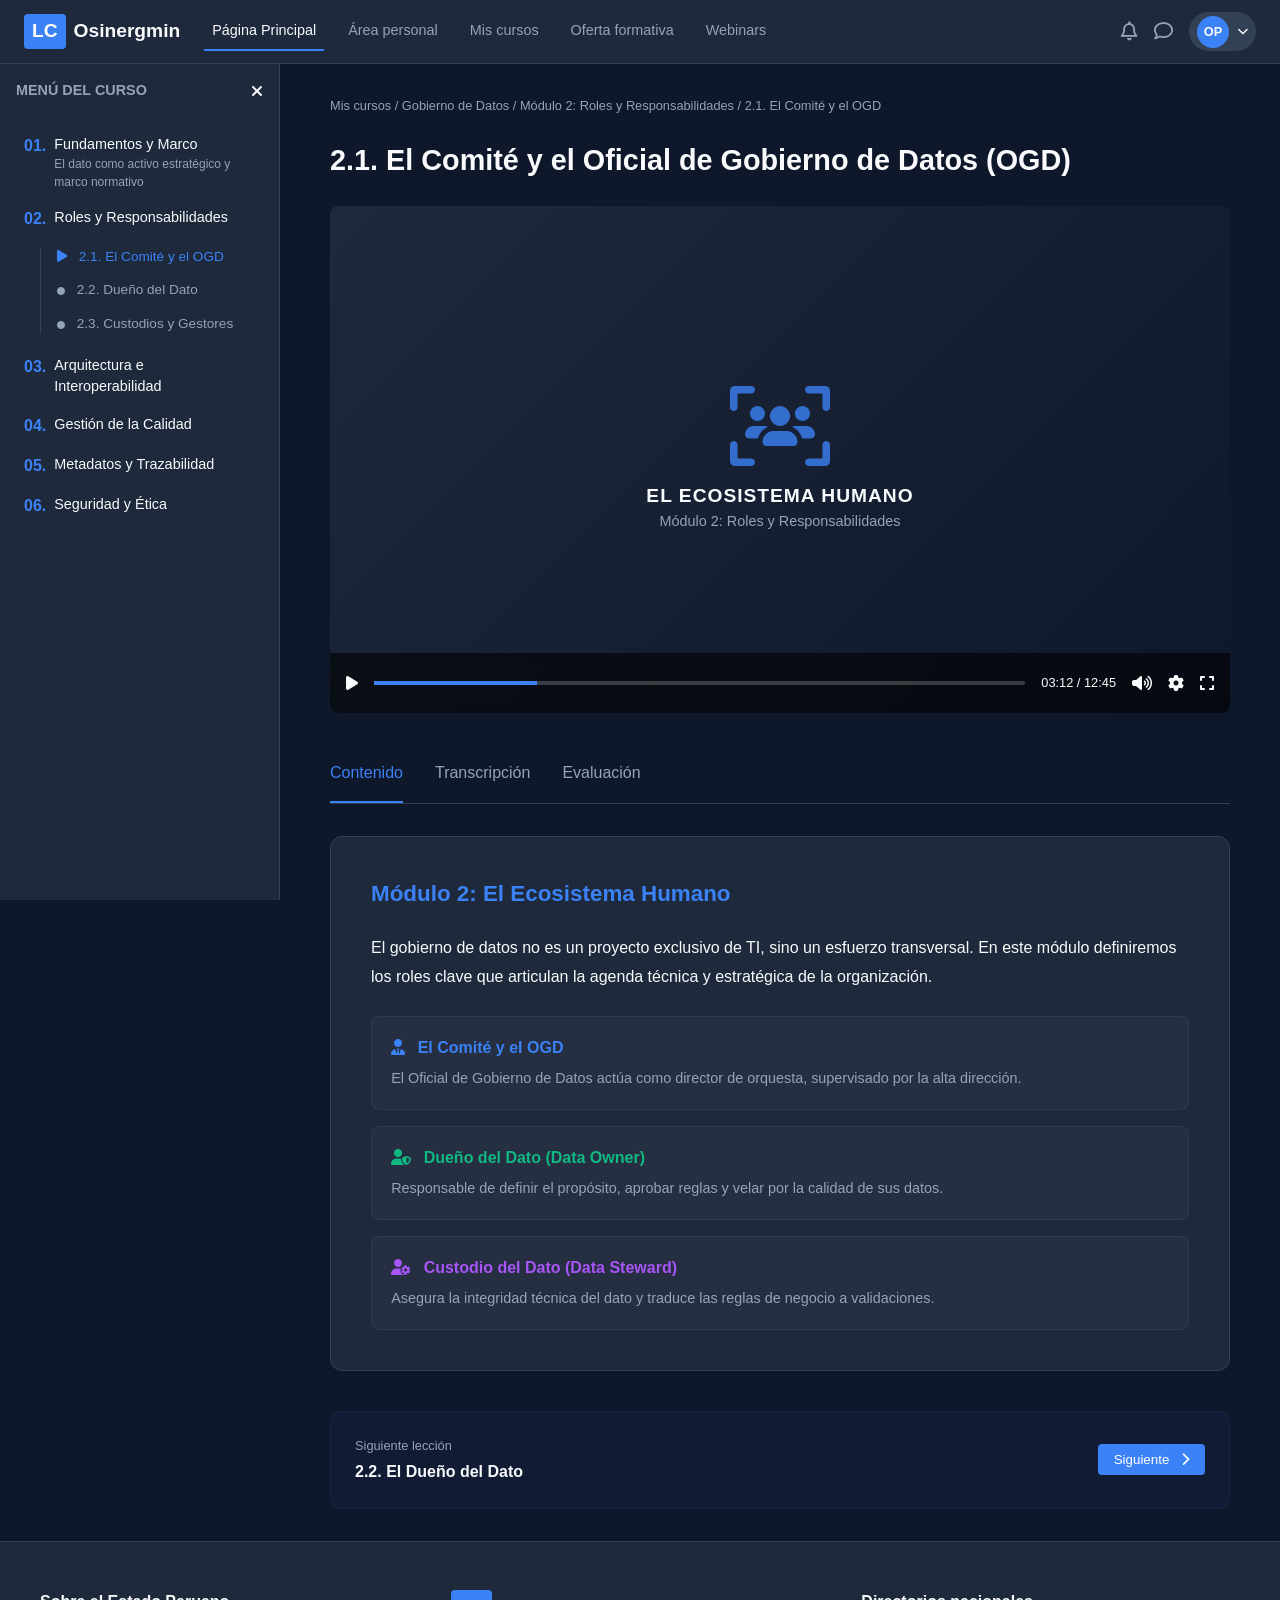
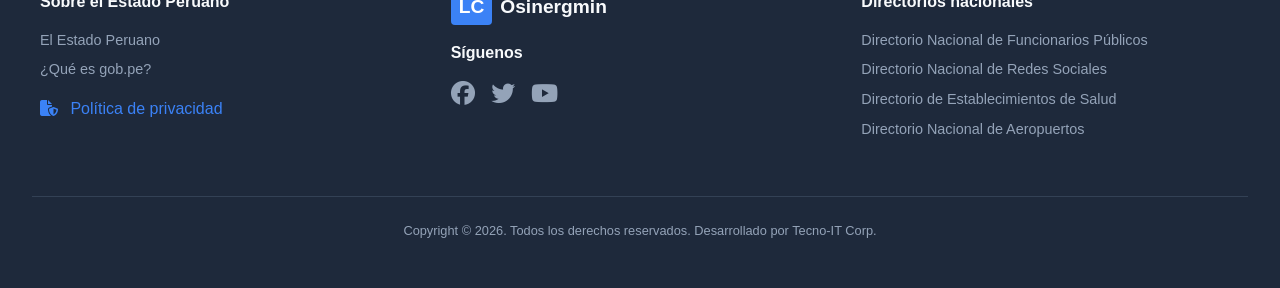
==== index.html @ a52f553d "Initial commit - mockup gobdat" ====
<!DOCTYPE html>
<html lang="es">
<head>
    <meta charset="UTF-8">
    <meta name="viewport" content="width=device-width, initial-scale=1.0">
    <title>Curso: Gobierno de Datos - Osinergmin Mockup</title>
    <link rel="stylesheet" href="css/styles.css">
    <link rel="stylesheet" href="https://cdnjs.cloudflare.com/ajax/libs/font-awesome/6.4.0/css/all.min.css">
</head>
<body>
    <header class="header">
        <div class="header-left">
            <div class="logo">
                <span class="lc-box">LC</span>
                <span>Osinergmin</span>
            </div>
            <nav class="nav-menu">
                <a href="index.html" class="nav-item active">Página Principal</a>
                <a href="area-personal.html" class="nav-item">Área personal</a>
                <a href="mis-cursos.html" class="nav-item">Mis cursos</a>
                <a href="#" class="nav-item">Oferta formativa</a>
                <a href="#" class="nav-item">Webinars</a>
            </nav>
        </div>
        <div class="header-right">
            <i class="fa-regular fa-bell icon-btn"></i>
            <i class="fa-regular fa-comment icon-btn"></i>
            <div class="user-profile">
                <div class="avatar">OP</div>
                <i class="fa-solid fa-chevron-down" style="font-size: 0.7rem;"></i>
            </div>
        </div>
    </header>

    <div class="main-wrapper">
        <aside class="sidebar">
            <div style="display: flex; justify-content: space-between; align-items: center; margin-bottom: 1.5rem;">
                <h3 style="font-size: 0.9rem; text-transform: uppercase; color: var(--text-secondary);">Menú del curso</h3>
                <i class="fa-solid fa-xmark" style="cursor: pointer;"></i>
            </div>
            <ul class="module-list" id="module-accordion">
                <li class="module-item" data-module="1">
                    <div class="module-header" style="display: flex; gap: 0.5rem; align-items: flex-start; cursor: pointer; padding: 0.5rem; border-radius: 4px; transition: background 0.2s;">
                        <span style="font-weight: bold; color: var(--accent-blue);">01.</span>
                        <div>
                            <p style="font-size: 0.9rem; font-weight: 500;">Fundamentos y Marco</p>
                            <p style="font-size: 0.75rem; color: var(--text-secondary);">El dato como activo estratégico y marco normativo</p>
                        </div>
                    </div>
                    <ul class="sub-module-list" style="display: none; margin-left: 1.5rem; border-left: 1px solid var(--border-color); padding-left: 1rem; margin-top: 0.5rem;">
                        <li class="sub-item" style="margin-bottom: 0.8rem; font-size: 0.85rem; color: var(--text-secondary);">1.1. Introducción al Gobierno de Datos</li>
                        <li class="sub-item" style="margin-bottom: 0.8rem; font-size: 0.85rem; color: var(--text-secondary);">1.2. Marco Normativo Peruano</li>
                    </ul>
                </li>
                <li class="module-item active" data-module="2">
                    <div class="module-header" style="display: flex; gap: 0.5rem; align-items: flex-start; cursor: pointer; padding: 0.5rem; border-radius: 4px; transition: background 0.2s;">
                        <span style="font-weight: bold; color: var(--accent-blue);">02.</span>
                        <div>
                            <p style="font-size: 0.9rem; font-weight: 500;">Roles y Responsabilidades</p>
                        </div>
                    </div>
                    <ul class="sub-module-list" style="margin-left: 1.5rem; border-left: 1px solid var(--border-color); padding-left: 1rem; margin-top: 0.5rem;">
                        <li class="sub-item active" style="margin-bottom: 0.8rem; font-size: 0.85rem; color: var(--accent-blue);">
                            <i class="fa-solid fa-play" style="margin-right: 0.5rem;"></i>
                            2.1. El Comité y el OGD
                        </li>
                        <li class="sub-item" style="margin-bottom: 0.8rem; font-size: 0.85rem; color: var(--text-secondary);">
                            <i class="fa-solid fa-circle" style="font-size: 0.5rem; margin-right: 0.5rem;"></i>
                            2.2. Dueño del Dato
                        </li>
                        <li class="sub-item" style="margin-bottom: 0.8rem; font-size: 0.85rem; color: var(--text-secondary);">
                            <i class="fa-solid fa-circle" style="font-size: 0.5rem; margin-right: 0.5rem;"></i>
                            2.3. Custodios y Gestores
                        </li>
                    </ul>
                </li>
                <li class="module-item" data-module="3">
                    <div class="module-header" style="display: flex; gap: 0.5rem; align-items: flex-start; cursor: pointer; padding: 0.5rem; border-radius: 4px; transition: background 0.2s;">
                        <span style="font-weight: bold; color: var(--accent-blue);">03.</span>
                        <div>
                            <p style="font-size: 0.9rem; font-weight: 500;">Arquitectura e Interoperabilidad</p>
                        </div>
                    </div>
                    <ul class="sub-module-list" style="display: none; margin-left: 1.5rem; border-left: 1px solid var(--border-color); padding-left: 1rem; margin-top: 0.5rem;">
                        <li class="sub-item" style="margin-bottom: 0.8rem; font-size: 0.85rem; color: var(--text-secondary);">3.1. Datos Maestros</li>
                        <li class="sub-item" style="margin-bottom: 0.8rem; font-size: 0.85rem; color: var(--text-secondary);">3.2. PIDE y Estándares</li>
                    </ul>
                </li>
                <li class="module-item" data-module="4">
                    <div class="module-header" style="display: flex; gap: 0.5rem; align-items: flex-start; cursor: pointer; padding: 0.5rem; border-radius: 4px; transition: background 0.2s;">
                        <span style="font-weight: bold; color: var(--accent-blue);">04.</span>
                        <div>
                            <p style="font-size: 0.9rem; font-weight: 500;">Gestión de la Calidad</p>
                        </div>
                    </div>
                    <ul class="sub-module-list" style="display: none; margin-left: 1.5rem; border-left: 1px solid var(--border-color); padding-left: 1rem; margin-top: 0.5rem;">
                        <li class="sub-item" style="margin-bottom: 0.8rem; font-size: 0.85rem; color: var(--text-secondary);">4.1. Dimensiones de Calidad</li>
                        <li class="sub-item" style="margin-bottom: 0.8rem; font-size: 0.85rem; color: var(--text-secondary);">4.2. Limpieza de Datos</li>
                    </ul>
                </li>
                <li class="module-item" data-module="5">
                    <div class="module-header" style="display: flex; gap: 0.5rem; align-items: flex-start; cursor: pointer; padding: 0.5rem; border-radius: 4px; transition: background 0.2s;">
                        <span style="font-weight: bold; color: var(--accent-blue);">05.</span>
                        <div>
                            <p style="font-size: 0.9rem; font-weight: 500;">Metadatos y Trazabilidad</p>
                        </div>
                    </div>
                    <ul class="sub-module-list" style="display: none; margin-left: 1.5rem; border-left: 1px solid var(--border-color); padding-left: 1rem; margin-top: 0.5rem;">
                        <li class="sub-item" style="margin-bottom: 0.8rem; font-size: 0.85rem; color: var(--text-secondary);">5.1. ADN del Dato</li>
                        <li class="sub-item" style="margin-bottom: 0.8rem; font-size: 0.85rem; color: var(--text-secondary);">5.2. Ciclo de Vida</li>
                    </ul>
                </li>
                <li class="module-item" data-module="6">
                    <div class="module-header" style="display: flex; gap: 0.5rem; align-items: flex-start; cursor: pointer; padding: 0.5rem; border-radius: 4px; transition: background 0.2s;">
                        <span style="font-weight: bold; color: var(--accent-blue);">06.</span>
                        <div>
                            <p style="font-size: 0.9rem; font-weight: 500;">Seguridad y Ética</p>
                        </div>
                    </div>
                    <ul class="sub-module-list" style="display: none; margin-left: 1.5rem; border-left: 1px solid var(--border-color); padding-left: 1rem; margin-top: 0.5rem;">
                        <li class="sub-item" style="margin-bottom: 0.8rem; font-size: 0.85rem; color: var(--text-secondary);">6.1. Anonimización</li>
                        <li class="sub-item" style="margin-bottom: 0.8rem; font-size: 0.85rem; color: var(--text-secondary);">6.2. Ética en IA</li>
                    </ul>
                </li>
            </ul>
        </aside>

        <main class="content-area">
            <div style="max-width: 900px; margin: 0 auto;">
                <nav style="font-size: 0.8rem; color: var(--text-secondary); margin-bottom: 1.5rem;">
                    Mis cursos / Gobierno de Datos / Módulo 2: Roles y Responsabilidades / 2.1. El Comité y el OGD
                </nav>
                
                <h1 style="font-size: 1.8rem; margin-bottom: 1.5rem;">2.1. El Comité y el Oficial de Gobierno de Datos (OGD)</h1>

                <div style="background-color: black; aspect-ratio: 16/9; border-radius: 8px; display: flex; align-items: center; justify-content: center; margin-bottom: 2rem; position: relative; overflow: hidden; background: linear-gradient(135deg, #1e293b 0%, #0f172a 100%);">
                    <div style="text-align: center;">
                        <i class="fa-solid fa-users-viewfinder" style="font-size: 5rem; color: var(--accent-blue); margin-bottom: 1rem; opacity: 0.8;"></i>
                        <p style="font-size: 1.2rem; font-weight: bold; letter-spacing: 1px;">EL ECOSISTEMA HUMANO</p>
                        <p style="font-size: 0.9rem; color: var(--text-secondary);">Módulo 2: Roles y Responsabilidades</p>
                    </div>
                    <div style="position: absolute; bottom: 0; left: 0; width: 100%; height: 60px; background: rgba(0,0,0,0.6); display: flex; align-items: center; padding: 0 1rem; gap: 1rem; backdrop-filter: blur(5px);">
                        <i class="fa-solid fa-play" style="cursor: pointer;"></i>
                        <div style="flex: 1; height: 4px; background: rgba(255,255,255,0.2); border-radius: 2px;">
                            <div style="width: 25%; height: 100%; background: var(--accent-blue);"></div>
                        </div>
                        <span style="font-size: 0.8rem;">03:12 / 12:45</span>
                        <i class="fa-solid fa-volume-high"></i>
                        <i class="fa-solid fa-gear"></i>
                        <i class="fa-solid fa-expand"></i>
                    </div>
                </div>

                <div style="display: flex; gap: 2rem; border-bottom: 1px solid var(--border-color); margin-bottom: 2rem;">
                    <a href="#" style="padding: 1rem 0; color: var(--accent-blue); border-bottom: 2px solid var(--accent-blue); font-weight: 500;">Contenido</a>
                    <a href="#" style="padding: 1rem 0; color: var(--text-secondary);">Transcripción</a>
                    <a href="#" style="padding: 1rem 0; color: var(--text-secondary);">Evaluación</a>
                </div>

                <div style="display: grid; grid-template-columns: 1fr; gap: 2rem;">
                    <!-- Content Card -->
                    <div style="background-color: var(--bg-header); padding: 2.5rem; border-radius: 12px; border: 1px solid var(--border-color);">
                        <h2 style="font-size: 1.4rem; margin-bottom: 1.5rem; color: var(--accent-blue);">Módulo 2: El Ecosistema Humano</h2>
                        <p style="color: var(--text-primary); margin-bottom: 1.5rem; line-height: 1.8;">
                            El gobierno de datos no es un proyecto exclusivo de TI, sino un esfuerzo transversal. En este módulo definiremos los roles clave que articulan la agenda técnica y estratégica de la organización.
                        </p>
                        
                        <div style="display: flex; flex-direction: column; gap: 1rem;">
                            <div style="background: rgba(255,255,255,0.03); padding: 1.2rem; border-radius: 8px; border: 1px solid rgba(255,255,255,0.05);">
                                <h4 style="color: var(--accent-blue); margin-bottom: 0.5rem;"><i class="fa-solid fa-user-tie" style="margin-right: 0.5rem;"></i> El Comité y el OGD</h4>
                                <p style="font-size: 0.9rem; color: var(--text-secondary);">El Oficial de Gobierno de Datos actúa como director de orquesta, supervisado por la alta dirección.</p>
                            </div>
                            <div style="background: rgba(255,255,255,0.03); padding: 1.2rem; border-radius: 8px; border: 1px solid rgba(255,255,255,0.05);">
                                <h4 style="color: var(--accent-green); margin-bottom: 0.5rem;"><i class="fa-solid fa-user-shield" style="margin-right: 0.5rem;"></i> Dueño del Dato (Data Owner)</h4>
                                <p style="font-size: 0.9rem; color: var(--text-secondary);">Responsable de definir el propósito, aprobar reglas y velar por la calidad de sus datos.</p>
                            </div>
                            <div style="background: rgba(255,255,255,0.03); padding: 1.2rem; border-radius: 8px; border: 1px solid rgba(255,255,255,0.05);">
                                <h4 style="color: #a855f7; margin-bottom: 0.5rem;"><i class="fa-solid fa-user-gear" style="margin-right: 0.5rem;"></i> Custodio del Dato (Data Steward)</h4>
                                <p style="font-size: 0.9rem; color: var(--text-secondary);">Asegura la integridad técnica del dato y traduce las reglas de negocio a validaciones.</p>
                            </div>
                        </div>
                    </div>
                </div>

                <div style="margin-top: 2.5rem; display: flex; justify-content: space-between; align-items: center; padding: 1.5rem; background: rgba(59, 130, 246, 0.05); border-radius: 12px; border: 1px solid rgba(59, 130, 246, 0.1);">
                    <div>
                        <p style="font-size: 0.8rem; color: var(--text-secondary); margin-bottom: 0.3rem;">Siguiente lección</p>
                        <p style="font-weight: bold;">2.2. El Dueño del Dato</p>
                    </div>
                    <button class="btn-primary">Siguiente <i class="fa-solid fa-chevron-right" style="margin-left: 0.5rem;"></i></button>
                </div>
            </div>
        </main>
    </div>

    <footer class="footer">
        <div class="footer-content">
            <div class="footer-section">
                <h4>Sobre el Estado Peruano</h4>
                <ul>
                    <li>El Estado Peruano</li>
                    <li>¿Qué es gob.pe?</li>
                </ul>
                <div style="margin-top: 1rem; color: var(--accent-blue);">
                    <i class="fa-solid fa-file-shield" style="margin-right: 0.5rem;"></i>
                    Política de privacidad
                </div>
            </div>
            <div class="footer-section">
                <div class="logo" style="margin-bottom: 1rem;">
                    <span class="lc-box">LC</span>
                    <span>Osinergmin</span>
                </div>
                <h4>Síguenos</h4>
                <div style="display: flex; gap: 1rem; font-size: 1.5rem; color: var(--text-secondary);">
                    <i class="fa-brands fa-facebook"></i>
                    <i class="fa-brands fa-twitter"></i>
                    <i class="fa-brands fa-youtube"></i>
                </div>
            </div>
            <div class="footer-section">
                <h4>Directorios nacionales</h4>
                <ul>
                    <li>Directorio Nacional de Funcionarios Públicos</li>
                    <li>Directorio Nacional de Redes Sociales</li>
                    <li>Directorio de Establecimientos de Salud</li>
                    <li>Directorio Nacional de Aeropuertos</li>
                </ul>
            </div>
        </div>
        <div class="footer-bottom">
            Copyright © 2026. Todos los derechos reservados. Desarrollado por Tecno-IT Corp.
        </div>
    </footer>

    <script src="js/script.js"></script>
</body>
</html>
---- css/styles.css ----
:root {
    --bg-main: #0f172a;
    --bg-header: #1e293b;
    --bg-sidebar: #1e293b;
    --text-primary: #f8fafc;
    --text-secondary: #94a3b8;
    --accent-blue: #3b82f6;
    --accent-green: #10b981;
    --border-color: #334155;
    --header-height: 64px;
    --sidebar-width: 280px;
}

* {
    margin: 0;
    padding: 0;
    box-sizing: border-box;
}

body {
    font-family: 'Segoe UI', Tahoma, Geneva, Verdana, sans-serif;
    background-color: var(--bg-main);
    color: var(--text-primary);
    line-height: 1.5;
    overflow-x: hidden;
}

a {
    text-decoration: none;
    color: inherit;
}

ul {
    list-style: none;
}

/* Header */
.header {
    height: var(--header-height);
    background-color: var(--bg-header);
    display: flex;
    align-items: center;
    justify-content: space-between;
    padding: 0 1.5rem;
    position: fixed;
    top: 0;
    left: 0;
    width: 100%;
    z-index: 1000;
    border-bottom: 1px solid var(--border-color);
}

.header-left {
    display: flex;
    align-items: center;
    gap: 1.5rem;
}

.logo {
    display: flex;
    align-items: center;
    gap: 0.5rem;
    font-weight: bold;
    font-size: 1.2rem;
}

.logo .lc-box {
    background-color: var(--accent-blue);
    color: white;
    padding: 0.2rem 0.5rem;
    border-radius: 4px;
}

.nav-menu {
    display: flex;
    gap: 1rem;
}

.nav-item {
    color: var(--text-secondary);
    font-size: 0.9rem;
    padding: 0.5rem;
    transition: color 0.3s;
    white-space: nowrap;
}

.nav-item:hover, .nav-item.active {
    color: var(--text-primary);
    border-bottom: 2px solid var(--accent-blue);
}

.header-right {
    display: flex;
    align-items: center;
    gap: 1rem;
}

.icon-btn {
    color: var(--text-secondary);
    cursor: pointer;
    font-size: 1.2rem;
}

.user-profile {
    display: flex;
    align-items: center;
    gap: 0.5rem;
    background-color: #334155;
    padding: 0.2rem 0.5rem;
    border-radius: 20px;
}

.avatar {
    width: 32px;
    height: 32px;
    background-color: var(--accent-blue);
    border-radius: 50%;
    display: flex;
    align-items: center;
    justify-content: center;
    font-weight: bold;
    font-size: 0.8rem;
}

/* Main Layout */
.main-wrapper {
    display: flex;
    margin-top: var(--header-height);
    min-height: calc(100vh - var(--header-height));
}

/* Sidebar */
.sidebar {
    width: var(--sidebar-width);
    background-color: var(--bg-sidebar);
    border-right: 1px solid var(--border-color);
    padding: 1rem;
    position: fixed;
    height: calc(100vh - var(--header-height));
    overflow-y: auto;
}

.content-area {
    flex: 1;
    margin-left: var(--sidebar-width);
    padding: 2rem;
    background-color: var(--bg-main);
}

/* Footer */
.footer {
    background-color: var(--bg-header);
    padding: 3rem 2rem;
    border-top: 1px solid var(--border-color);
    margin-top: auto;
}

.footer-content {
    max-width: 1200px;
    margin: 0 auto;
    display: grid;
    grid-template-columns: repeat(auto-fit, minmax(200px, 1fr));
    gap: 2rem;
}

.footer-section h4 {
    margin-bottom: 1rem;
    font-size: 1rem;
}

.footer-section ul li {
    margin-bottom: 0.5rem;
    color: var(--text-secondary);
    font-size: 0.9rem;
}

.footer-bottom {
    text-align: center;
    margin-top: 3rem;
    padding-top: 1.5rem;
    border-top: 1px solid var(--border-color);
    font-size: 0.8rem;
    color: var(--text-secondary);
}

/* Utils */
.btn-primary {
    background-color: var(--accent-blue);
    color: white;
    padding: 0.5rem 1rem;
    border-radius: 4px;
    border: none;
    cursor: pointer;
    font-weight: 500;
}

.progress-bar {
    width: 100%;
    height: 8px;
    background-color: #334155;
    border-radius: 4px;
    overflow: hidden;
}

.progress-fill {
    height: 100%;
    background-color: var(--accent-green);
}
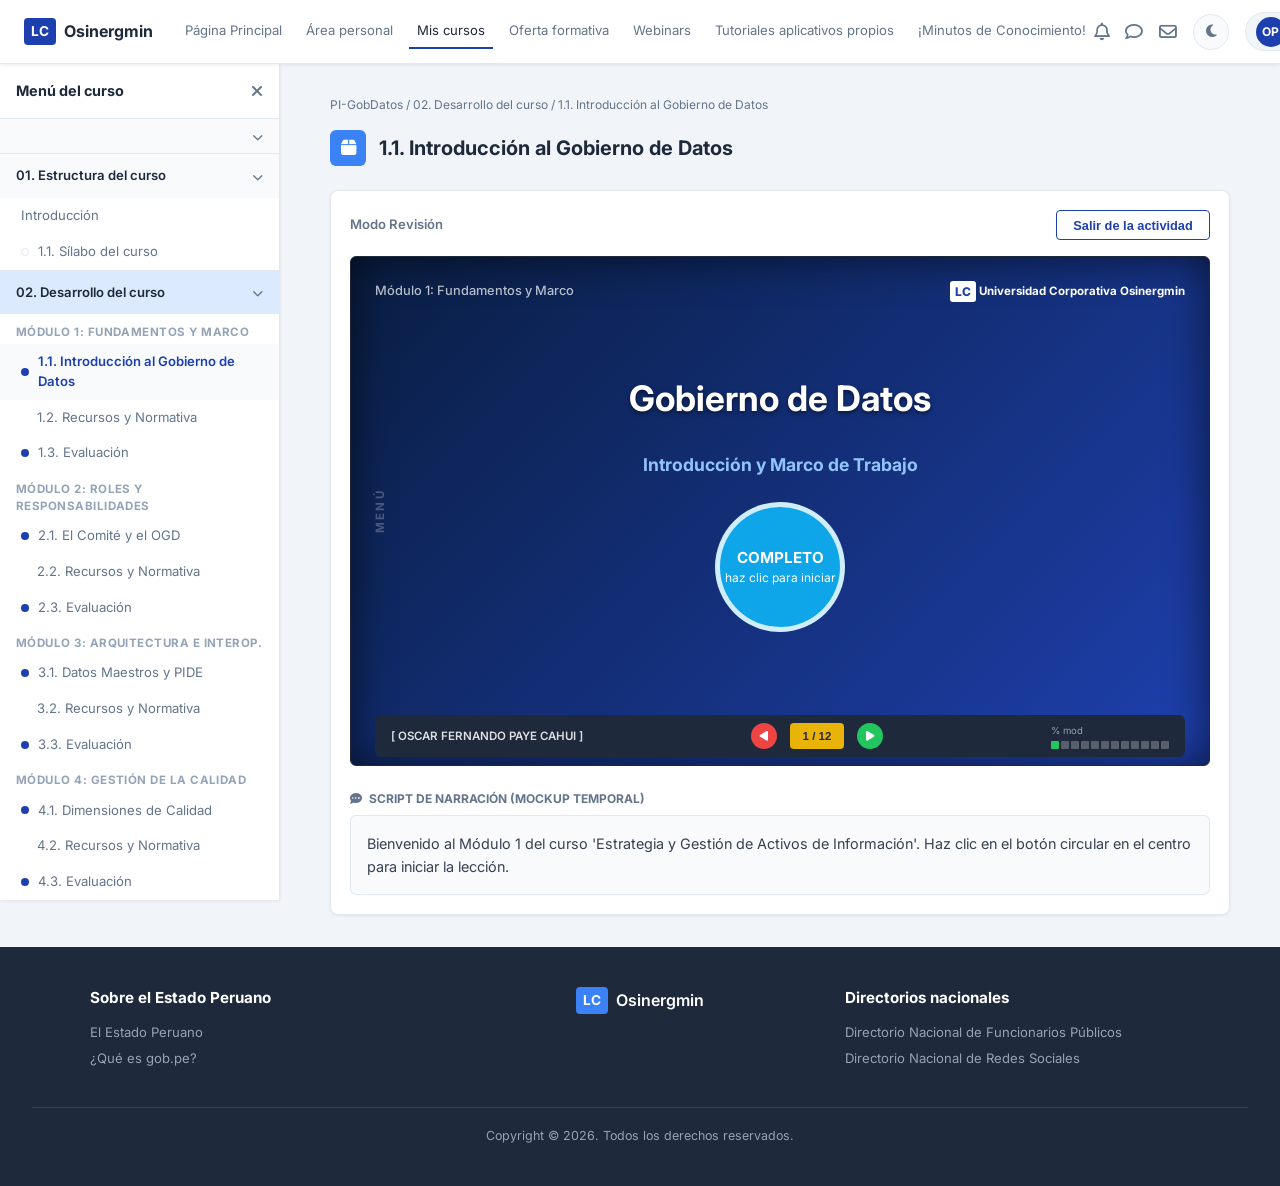
==== commit 5da471a0: "Actualizacion de roles y otros componentes del mockup" ====
--- a/index.html
+++ b/index.html
@@ -3,236 +3,3347 @@
 <head>
     <meta charset="UTF-8">
     <meta name="viewport" content="width=device-width, initial-scale=1.0">
-    <title>Curso: Gobierno de Datos - Osinergmin Mockup</title>
+    <title>Reproductor SCORM - Gobierno de Datos | Osinergmin</title>
+    <meta name="description" content="Reproductor interactivo SCORM para el curso de Estrategia y Gestión de Activos de Información - Universidad Corporativa Osinergmin.">
+    <link rel="stylesheet" href="css/theme.css">
     <link rel="stylesheet" href="css/styles.css">
+    <script src="js/theme.js"></script>
     <link rel="stylesheet" href="https://cdnjs.cloudflare.com/ajax/libs/font-awesome/6.4.0/css/all.min.css">
+    <link href="https://fonts.googleapis.com/css2?family=Inter:wght@300;400;500;600;700&display=swap" rel="stylesheet">
+    <style>
+        body { font-family: 'Inter', 'Segoe UI', sans-serif; background: var(--bg-main); color: var(--text-primary); }
+
+        /* ── Header ── */
+        .header {
+            height: var(--header-height);
+            background-color: var(--bg-header);
+            display: flex;
+            align-items: center;
+            justify-content: space-between;
+            padding: 0 1.5rem;
+            position: fixed;
+            top: 0; left: 0;
+            width: 100%;
+            z-index: 1000;
+            border-bottom: 1px solid var(--header-border);
+        }
+        .header-left { display: flex; align-items: center; gap: 1.5rem; }
+        .logo { display: flex; align-items: center; gap: 0.5rem; font-weight: bold; font-size: 1rem; color: var(--logo-text); }
+        .logo .lc-box { background: var(--accent-blue); color: white; padding: 0.2rem 0.45rem; border-radius: 4px; font-size: 0.85rem; }
+        .nav-menu { display: flex; gap: 0.5rem; }
+        .nav-item { color: var(--nav-item-color); font-size: 0.82rem; padding: 0.4rem 0.5rem; white-space: nowrap; text-decoration: none; transition: color 0.2s; }
+        .nav-item:hover, .nav-item.active { color: var(--nav-item-active); }
+        .header-right { display: flex; align-items: center; gap: 1rem; color: var(--icon-color); }
+        .icon-btn { cursor: pointer; font-size: 1.1rem; color: var(--icon-color); }
+        .user-profile { display: flex; align-items: center; gap: 0.5rem; background: var(--bg-user-pill); padding: 0.2rem 0.6rem; border-radius: 20px; color: var(--text-primary); border: 1px solid var(--border-color); }
+        .avatar { width: 30px; height: 30px; background: var(--accent-blue); border-radius: 50%; display: flex; align-items: center; justify-content: center; font-weight: 700; font-size: 0.75rem; color: white; }
+
+        /* ── Sidebar (light, like Moodle) ── */
+        .sidebar-moodle {
+            width: var(--sidebar-width);
+            background: var(--bg-sidebar);
+            border-right: 1px solid var(--border-color);
+            position: fixed;
+            top: var(--header-height);
+            left: 0;
+            height: calc(100vh - var(--header-height));
+            overflow-y: auto;
+            z-index: 100;
+            box-shadow: var(--shadow-sm);
+        }
+        .sidebar-moodle::-webkit-scrollbar { width: 4px; }
+        .sidebar-moodle::-webkit-scrollbar-thumb { background: var(--border-color); border-radius: 2px; }
+
+        .sidebar-top-bar {
+            display: flex; align-items: center; justify-content: space-between;
+            padding: 1rem; border-bottom: 1px solid var(--border-color);
+            position: sticky; top: 0; background: var(--bg-sidebar); z-index: 10;
+        }
+        .sidebar-top-bar h3 { font-size: 0.9rem; font-weight: 700; color: var(--text-primary); }
+        .sidebar-top-bar .close-btn { cursor: pointer; color: var(--text-secondary); font-size: 1rem; }
+
+        .sidebar-section { border-bottom: 1px solid var(--border-color); }
+        .sidebar-section-header {
+            display: flex; align-items: center; justify-content: space-between;
+            padding: 0.75rem 1rem; cursor: pointer;
+            background: var(--bg-elevated); transition: background var(--transition); user-select: none;
+        }
+        .sidebar-section-header:hover { background: var(--bg-subtle); }
+        .sidebar-section-header.active-section { background: var(--accent-blue-subtle); }
+        .sec-label { font-size: 0.82rem; font-weight: 600; color: var(--text-primary); }
+        .chevron { font-size: 0.68rem; color: var(--text-secondary); transition: transform 0.25s; }
+        .sidebar-section-header.open .chevron { transform: rotate(180deg); }
+
+        .sidebar-section-body { display: none; background: var(--bg-sidebar); }
+        .sidebar-section-body.open { display: block; }
+
+        .sidebar-item {
+            display: flex; align-items: center; gap: 0.6rem;
+            padding: 0.5rem 1rem 0.5rem 1.3rem;
+            font-size: 0.82rem; color: var(--text-secondary);
+            cursor: pointer; transition: background var(--transition);
+        }
+        .sidebar-item:hover { background: var(--bg-elevated); }
+        .sidebar-item.active { color: var(--accent-blue); font-weight: 600; background: var(--bg-elevated); }
+        .dot { width: 8px; height: 8px; border-radius: 50%; background: var(--accent-blue); flex-shrink: 0; }
+        .dot.empty { background: transparent; border: 1.5px solid var(--border-color); }
+        .subgroup-label { padding: 0.6rem 1rem 0.2rem 1rem; font-size: 0.72rem; font-weight: 700; color: var(--text-muted); text-transform: uppercase; letter-spacing: 0.04em; }
+
+        /* ── Main layout ── */
+        .main-wrapper { display: flex; margin-top: var(--header-height); min-height: calc(100vh - var(--header-height)); }
+        .content-area { flex: 1; margin-left: var(--sidebar-width); padding: 2rem; background: var(--bg-main); }
+
+        .player-container {
+            max-width: 900px;
+            margin: 0 auto;
+        }
+
+        /* ── Breadcrumb ── */
+        .player-breadcrumb {
+            font-size: 0.75rem;
+            color: #64748b;
+            margin-bottom: 1rem;
+        }
+
+        /* ── Activity Header Title ── */
+        .activity-header {
+            display: flex;
+            align-items: center;
+            gap: 0.8rem;
+            margin-bottom: 1.5rem;
+        }
+        .activity-header-icon {
+            width: 36px;
+            height: 36px;
+            background: #3b82f6;
+            color: white;
+            border-radius: 6px;
+            display: flex;
+            align-items: center;
+            justify-content: center;
+            font-size: 1.1rem;
+        }
+        .activity-header-title {
+            font-size: 1.25rem;
+            font-weight: 700;
+            color: var(--text-primary);
+        }
+
+        /* ── SCORM Frame Box ── */
+        .player-frame {
+            background: var(--bg-card);
+            border: 1px solid var(--border-color);
+            border-radius: 8px;
+            padding: 1.2rem;
+            box-shadow: var(--shadow-sm);
+            position: relative;
+        }
+
+        .player-frame-top {
+            display: flex;
+            justify-content: space-between;
+            align-items: center;
+            margin-bottom: 1rem;
+        }
+
+        .mode-label {
+            font-size: 0.82rem;
+            font-weight: 600;
+            color: var(--text-secondary);
+        }
+
+        .btn-exit-activity {
+            background: var(--bg-card);
+            border: 1px solid var(--accent-blue);
+            color: var(--accent-blue);
+            font-size: 0.8rem;
+            font-weight: 600;
+            padding: 0.4rem 1rem;
+            border-radius: 4px;
+            cursor: pointer;
+            transition: all 0.2s;
+        }
+        .btn-exit-activity:hover {
+            background: var(--accent-blue-subtle);
+        }
+
+        /* ── Presentation Slide Screen ── */
+        .slide-screen {
+            position: relative;
+            width: 100%;
+            aspect-ratio: 16 / 9.5;
+            background: linear-gradient(135deg, #091e42 0%, #1e40af 100%);
+            border-radius: 6px;
+            overflow: hidden;
+            display: flex;
+            flex-direction: column;
+            justify-content: space-between;
+            padding: 1.5rem 1.5rem 0.5rem 1.5rem;
+            box-shadow: inset 0 0 40px rgba(0,0,0,0.6);
+            border: 1px solid #1e293b;
+        }
+
+        /* Slide layout items */
+        .slide-header {
+            display: flex;
+            justify-content: space-between;
+            width: 100%;
+            color: rgba(255,255,255,0.7);
+            font-size: 0.8rem;
+            font-weight: 500;
+            z-index: 10;
+        }
+
+        .slide-logo {
+            display: flex;
+            align-items: center;
+            font-size: 0.72rem;
+            color: white;
+            font-weight: bold;
+        }
+        .slide-logo .lc-box {
+            background: white;
+            color: #1e40af;
+            font-weight: 800;
+            padding: 0.1rem 0.3rem;
+            border-radius: 3px;
+            margin-right: 0.2rem;
+            font-size: 0.75rem;
+        }
+
+        .slide-menu-label {
+            position: absolute;
+            left: 0.5rem;
+            top: 50%;
+            transform: translateY(-50%) rotate(-90deg);
+            color: rgba(255,255,255,0.25);
+            font-weight: 700;
+            letter-spacing: 0.2em;
+            font-size: 0.72rem;
+            pointer-events: none;
+            z-index: 10;
+        }
+
+        .slide-body {
+            flex: 1;
+            display: flex;
+            align-items: center;
+            justify-content: center;
+            z-index: 10;
+            padding: 0.5rem 2.5rem;
+            position: relative;
+            min-height: 0;
+            overflow-y: auto;
+        }
+        /* Custom scrollbar to keep a high-end look */
+        .slide-body::-webkit-scrollbar {
+            width: 6px;
+        }
+        .slide-body::-webkit-scrollbar-track {
+            background: rgba(255, 255, 255, 0.02);
+            border-radius: 3px;
+        }
+        .slide-body::-webkit-scrollbar-thumb {
+            background: rgba(255, 255, 255, 0.15);
+            border-radius: 3px;
+        }
+        .slide-body::-webkit-scrollbar-thumb:hover {
+            background: rgba(255, 255, 255, 0.25);
+        }
+
+        /* ── Slide Types Styling ── */
+        .welcome-center {
+            display: flex;
+            flex-direction: column;
+            align-items: center;
+            gap: 1.5rem;
+        }
+
+        .pulse-welcome-btn {
+            width: 130px;
+            height: 130px;
+            border-radius: 50%;
+            background: #0ea5e9;
+            border: 5px solid rgba(255,255,255,0.8);
+            color: white;
+            font-weight: 700;
+            font-size: 0.95rem;
+            display: flex;
+            flex-direction: column;
+            align-items: center;
+            justify-content: center;
+            text-align: center;
+            cursor: pointer;
+            box-shadow: 0 0 0 0 rgba(14, 165, 233, 0.7);
+            animation: welcome-pulse 2s infinite;
+            user-select: none;
+            transition: transform 0.2s;
+        }
+        .pulse-welcome-btn:hover {
+            transform: scale(1.05);
+        }
+        @keyframes welcome-pulse {
+            0% { box-shadow: 0 0 0 0 rgba(14, 165, 233, 0.7); }
+            70% { box-shadow: 0 0 0 20px rgba(14, 165, 233, 0); }
+            100% { box-shadow: 0 0 0 0 rgba(14, 165, 233, 0); }
+        }
+
+        .slide-title-large {
+            font-size: 2.2rem;
+            font-weight: 700;
+            color: white;
+            text-align: center;
+            line-height: 1.2;
+            text-shadow: 0 2px 4px rgba(0,0,0,0.5);
+        }
+        .slide-subtitle-large {
+            font-size: 1.1rem;
+            color: #93c5fd;
+            text-align: center;
+            margin-top: 0.5rem;
+        }
+        .slide-desc-large {
+            font-size: 0.85rem;
+            color: rgba(255,255,255,0.7);
+            margin-top: 1.5rem;
+            text-align: center;
+        }
+
+        /* Exercise Cover Card */
+        .exercise-cover-card {
+            background: white;
+            color: #1e293b;
+            padding: 2rem;
+            border-radius: 10px;
+            max-width: 480px;
+            width: 100%;
+            text-align: center;
+            box-shadow: 0 10px 25px rgba(0,0,0,0.3);
+            display: flex;
+            flex-direction: column;
+            align-items: center;
+            gap: 1rem;
+        }
+        .exercise-cover-card h3 {
+            font-size: 1.25rem;
+            font-weight: 700;
+            color: #0ea5e9;
+        }
+        .exercise-cover-card p {
+            font-size: 0.88rem;
+            line-height: 1.5;
+            color: #475569;
+        }
+        .btn-start-exercise {
+            background: #0ea5e9;
+            color: white;
+            border: none;
+            padding: 0.5rem 2rem;
+            font-size: 0.9rem;
+            font-weight: 600;
+            border-radius: 20px;
+            cursor: pointer;
+            transition: background 0.2s;
+        }
+        .btn-start-exercise:hover {
+            background: #0284c7;
+        }
+
+        /* Exercise Play State */
+        .exercise-question-box {
+            color: white;
+            max-width: 600px;
+            width: 100%;
+            display: flex;
+            flex-direction: column;
+            gap: 1rem;
+        }
+        .exercise-question-title {
+            font-size: 1rem;
+            font-weight: 600;
+            line-height: 1.4;
+            margin-bottom: 0.5rem;
+        }
+        .exercise-options-list {
+            display: flex;
+            flex-direction: column;
+            gap: 0.6rem;
+        }
+        .exercise-option {
+            background: rgba(255,255,255,0.08);
+            border: 1px solid rgba(255,255,255,0.15);
+            border-radius: 6px;
+            padding: 0.8rem 1.2rem;
+            color: white;
+            font-size: 0.85rem;
+            cursor: pointer;
+            transition: all 0.2s;
+            text-align: left;
+            width: 100%;
+            display: flex;
+            align-items: center;
+            justify-content: space-between;
+        }
+        .exercise-option:hover {
+            background: rgba(255,255,255,0.15);
+            border-color: rgba(255,255,255,0.3);
+        }
+        .exercise-option.correct {
+            background: rgba(16, 185, 129, 0.25);
+            border-color: #10b981;
+            color: #a7f3d0;
+            pointer-events: none;
+        }
+        .exercise-option.incorrect {
+            background: rgba(239, 68, 68, 0.25);
+            border-color: #ef4444;
+            color: #fca5a5;
+            pointer-events: none;
+        }
+        .exercise-feedback {
+            font-size: 0.82rem;
+            padding: 0.6rem 1rem;
+            border-radius: 4px;
+            margin-top: 0.5rem;
+            display: none;
+        }
+        .exercise-feedback.success {
+            background: rgba(16, 185, 129, 0.15);
+            border: 1px solid rgba(16, 185, 129, 0.3);
+            color: #34d399;
+            display: block;
+        }
+        .exercise-feedback.error {
+            background: rgba(239, 68, 68, 0.15);
+            border: 1px solid rgba(239, 68, 68, 0.3);
+            color: #f87171;
+            display: block;
+        }
+
+        /* ── Player Bar Controls (Moodle style) ── */
+        .player-bar {
+            width: 100%;
+            background: #1e293b;
+            border-radius: 6px;
+            padding: 0.5rem 1rem;
+            display: flex;
+            justify-content: space-between;
+            align-items: center;
+            font-size: 0.8rem;
+            color: white;
+            margin-top: 0.5rem;
+            z-index: 10;
+        }
+
+        .student-name {
+            font-weight: 600;
+            color: rgba(255,255,255,0.85);
+            text-transform: uppercase;
+            font-size: 0.72rem;
+        }
+
+        .player-controls {
+            display: flex;
+            align-items: center;
+            gap: 0.8rem;
+        }
+
+        .control-btn {
+            width: 26px;
+            height: 26px;
+            border-radius: 50%;
+            border: none;
+            display: flex;
+            align-items: center;
+            justify-content: center;
+            cursor: pointer;
+            font-size: 0.7rem;
+            transition: transform 0.15s;
+        }
+        .control-btn:hover {
+            transform: scale(1.1);
+        }
+        .control-btn.prev {
+            background: #ef4444; /* red */
+            color: white;
+        }
+        .control-btn.next {
+            background: #22c55e; /* green */
+            color: white;
+        }
+        .control-btn.indicator {
+            background: #eab308; /* yellow */
+            color: #1e293b;
+            width: auto;
+            height: 26px;
+            border-radius: 4px;
+            padding: 0 0.8rem;
+            font-weight: 700;
+            font-size: 0.72rem;
+        }
+
+        .progress-indicators {
+            display: flex;
+            flex-direction: column;
+            gap: 0.15rem;
+            font-size: 0.65rem;
+            color: rgba(255,255,255,0.7);
+        }
+        .progress-segment-bar {
+            display: flex;
+            gap: 2px;
+        }
+        .segment {
+            width: 8px;
+            height: 8px;
+            background: rgba(255,255,255,0.25);
+            border-radius: 1px;
+        }
+        .segment.filled {
+            background: #22c55e; /* green */
+        }
+
+        /* ── Script Box ── */
+        .script-section {
+            margin-top: 1.5rem;
+        }
+        .script-header {
+            font-size: 0.75rem;
+            font-weight: 700;
+            color: var(--text-secondary);
+            text-transform: uppercase;
+            margin-bottom: 0.4rem;
+            display: flex;
+            align-items: center;
+            gap: 0.4rem;
+        }
+        .script-body {
+            background: var(--bg-elevated);
+            border: 1px solid var(--border-color);
+            border-radius: 6px;
+            padding: 1rem;
+            font-size: 0.9rem;
+            line-height: 1.6;
+            color: var(--text-body);
+            min-height: 80px;
+        }
+
+        /* Drag & Drop Exercise */
+        .dragdrop-container {
+            display: flex;
+            gap: 1rem;
+            width: 100%;
+            max-width: 780px;
+            align-items: stretch;
+            color: white;
+        }
+        .dragdrop-column {
+            flex: 1;
+            display: flex;
+            flex-direction: column;
+            gap: 0.4rem;
+            background: rgba(255, 255, 255, 0.03);
+            border: 1px solid rgba(255, 255, 255, 0.08);
+            border-radius: 6px;
+            padding: 0.5rem;
+        }
+        .dragdrop-column h5 {
+            font-size: 0.72rem;
+            font-weight: 700;
+            color: #38bdf8;
+            margin-bottom: 0.2rem;
+            text-transform: uppercase;
+            letter-spacing: 0.05em;
+            text-align: center;
+        }
+        .drag-item {
+            background: rgba(255, 255, 255, 0.08);
+            border: 1px solid rgba(255, 255, 255, 0.15);
+            border-radius: 4px;
+            padding: 0.35rem 0.6rem;
+            font-size: 0.68rem;
+            cursor: grab;
+            user-select: none;
+            transition: all 0.2s;
+            line-height: 1.25;
+        }
+        .drag-item:hover {
+            background: rgba(255, 255, 255, 0.15);
+            border-color: #38bdf8;
+        }
+        .drag-item.selected {
+            background: rgba(56, 189, 248, 0.25);
+            border-color: #38bdf8;
+            box-shadow: 0 0 8px rgba(56, 189, 248, 0.4);
+        }
+        .drag-item.correct {
+            background: rgba(16, 185, 129, 0.15) !important;
+            border-color: #10b981 !important;
+            color: #a7f3d0 !important;
+            cursor: not-allowed;
+            opacity: 0.75;
+        }
+        .drop-zone {
+            background: rgba(255, 255, 255, 0.04);
+            border: 1.5px dashed rgba(255, 255, 255, 0.2);
+            border-radius: 4px;
+            padding: 0.35rem 0.5rem;
+            min-height: 40px;
+            display: flex;
+            flex-direction: column;
+            gap: 0.2rem;
+            font-size: 0.68rem;
+            transition: all 0.2s;
+        }
+        .drop-zone-header {
+            display: flex;
+            justify-content: space-between;
+            align-items: center;
+            font-weight: 600;
+            color: #94a3b8;
+            font-size: 0.65rem;
+            text-transform: uppercase;
+        }
+        .drop-zone-header .platform-tag {
+            background: rgba(56, 189, 248, 0.15);
+            color: #38bdf8;
+            padding: 0.05rem 0.2rem;
+            border-radius: 2px;
+            font-size: 0.6rem;
+        }
+        .drop-zone.hovered {
+            background: rgba(56, 189, 248, 0.08);
+            border-color: #38bdf8;
+        }
+        .drop-zone.correct {
+            background: rgba(16, 185, 129, 0.06);
+            border-color: #10b981;
+            border-style: solid;
+        }
+
+        /* Fill in Blanks Exercise */
+        .fillin-container {
+            background: rgba(255, 255, 255, 0.03);
+            border: 1px solid rgba(255, 255, 255, 0.08);
+            border-radius: 8px;
+            padding: 1.2rem;
+            max-width: 720px;
+            width: 100%;
+            color: white;
+            display: flex;
+            flex-direction: column;
+            gap: 1rem;
+        }
+        .fillin-text {
+            font-size: 0.82rem;
+            line-height: 2.0;
+            text-align: justify;
+        }
+        .fillin-select {
+            background: #1e293b;
+            color: #38bdf8;
+            border: 1px solid rgba(255, 255, 255, 0.2);
+            border-radius: 4px;
+            padding: 0.15rem 0.4rem;
+            font-size: 0.8rem;
+            font-weight: 600;
+            cursor: pointer;
+            outline: none;
+            transition: all 0.2s;
+            margin: 0 0.2rem;
+            display: inline-block;
+        }
+        .fillin-select:focus {
+            border-color: #38bdf8;
+            box-shadow: 0 0 5px rgba(56, 189, 248, 0.5);
+        }
+        .fillin-select.correct {
+            border-color: #10b981 !important;
+            color: #10b981 !important;
+            background: rgba(16, 185, 129, 0.1);
+        }
+        .fillin-select.incorrect {
+            border-color: #ef4444 !important;
+            color: #ef4444 !important;
+            background: rgba(239, 68, 68, 0.1);
+        }
+        .btn-fillin-check {
+            background: #0ea5e9;
+            color: white;
+            border: none;
+            padding: 0.45rem 1.5rem;
+            font-size: 0.8rem;
+            font-weight: 600;
+            border-radius: 4px;
+            cursor: pointer;
+            align-self: center;
+            transition: background 0.2s;
+        }
+        .btn-fillin-check:hover {
+            background: #0284c7;
+        }
+
+        /* Choose Your Own Adventure Exercise */
+        .adventure-container {
+            background: rgba(255, 255, 255, 0.03);
+            border: 1px solid rgba(255, 255, 255, 0.08);
+            border-radius: 8px;
+            padding: 1.2rem;
+            max-width: 720px;
+            width: 100%;
+            color: white;
+            display: flex;
+            flex-direction: column;
+            gap: 1rem;
+        }
+        .adventure-scenario {
+            background: rgba(14, 165, 233, 0.08);
+            border-left: 4px solid #0ea5e9;
+            padding: 0.8rem 1rem;
+            font-size: 0.82rem;
+            line-height: 1.5;
+            border-radius: 0 4px 4px 0;
+        }
+        .adventure-options {
+            display: flex;
+            flex-direction: column;
+            gap: 0.6rem;
+        }
+        .adventure-option-btn {
+            background: rgba(255, 255, 255, 0.06);
+            border: 1px solid rgba(255, 255, 255, 0.12);
+            border-radius: 6px;
+            padding: 0.7rem 1rem;
+            color: white;
+            font-size: 0.78rem;
+            text-align: left;
+            line-height: 1.4;
+            cursor: pointer;
+            transition: all 0.2s;
+            width: 100%;
+        }
+        .adventure-option-btn:hover {
+            background: rgba(255, 255, 255, 0.12);
+            border-color: rgba(255, 255, 255, 0.25);
+        }
+        .adventure-option-btn.correct {
+            background: rgba(16, 185, 129, 0.15) !important;
+            border-color: #10b981 !important;
+            color: #a7f3d0 !important;
+        }
+        .adventure-option-btn.incorrect {
+            background: rgba(239, 68, 68, 0.15) !important;
+            border-color: #ef4444 !important;
+            color: #fca5a5 !important;
+        }
+
+        /* Content Slides Specifics */
+        .content-split {
+            display: flex;
+            gap: 1.5rem;
+            width: 100%;
+            color: white;
+            align-items: center;
+        }
+        .content-split-left {
+            flex: 1;
+            display: flex;
+            flex-direction: column;
+            align-items: center;
+            justify-content: center;
+            background: rgba(255, 255, 255, 0.04);
+            border: 1px solid rgba(255, 255, 255, 0.08);
+            border-radius: 8px;
+            padding: 1.5rem;
+            text-align: center;
+        }
+        .content-split-right {
+            flex: 1.2;
+            display: flex;
+            flex-direction: column;
+            gap: 0.8rem;
+        }
+        .metric-circle {
+            width: 100px;
+            height: 100px;
+            border-radius: 50%;
+            border: 6px solid #f59e0b; /* amber */
+            display: flex;
+            flex-direction: column;
+            align-items: center;
+            justify-content: center;
+            font-size: 1.8rem;
+            font-weight: 800;
+            color: #f59e0b;
+            margin-bottom: 0.5rem;
+            box-shadow: 0 0 15px rgba(245, 158, 11, 0.2);
+        }
+        .list-card {
+            background: rgba(255, 255, 255, 0.06);
+            border-radius: 6px;
+            padding: 0.6rem 0.8rem;
+            font-size: 0.78rem;
+            line-height: 1.4;
+            display: flex;
+            gap: 0.6rem;
+            align-items: flex-start;
+        }
+        .list-card i {
+            color: #f59e0b;
+            font-size: 0.95rem;
+            margin-top: 0.1rem;
+        }
+        .list-card-title {
+            font-weight: 700;
+            margin-bottom: 0.15rem;
+            color: white;
+        }
+        .comparison-container {
+            display: flex;
+            gap: 1.2rem;
+            width: 100%;
+            max-width: 760px;
+            color: white;
+        }
+        .comparison-box {
+            flex: 1;
+            background: rgba(255,255,255,0.03);
+            border: 1px solid rgba(255,255,255,0.08);
+            border-radius: 8px;
+            padding: 1.2rem;
+            display: flex;
+            flex-direction: column;
+            align-items: center;
+            text-align: center;
+            gap: 0.5rem;
+        }
+        .comparison-box.blue-theme {
+            border-top: 4px solid #3b82f6;
+        }
+        .comparison-box.green-theme {
+            border-top: 4px solid #10b981;
+        }
+        .comparison-icon {
+            font-size: 2.2rem;
+            margin-bottom: 0.3rem;
+        }
+        .comparison-box.blue-theme .comparison-icon { color: #3b82f6; }
+        .comparison-box.green-theme .comparison-icon { color: #10b981; }
+
+        .slide-visual-mockup {
+            display: flex;
+            flex-direction: column;
+            gap: 0.6rem;
+            background: rgba(0,0,0,0.25);
+            border: 1px solid rgba(255,255,255,0.1);
+            border-radius: 8px;
+            padding: 1rem;
+            width: 100%;
+            max-width: 680px;
+            color: white;
+        }
+        .slide-visual-desc {
+            background: rgba(255, 255, 255, 0.05);
+            border-radius: 4px;
+            padding: 0.5rem 0.8rem;
+            font-size: 0.72rem;
+            color: #94a3b8;
+            font-style: italic;
+            display: flex;
+            align-items: center;
+            gap: 0.5rem;
+        }
+
+        footer { background: var(--footer-bg); padding: 2.5rem 2rem; color: var(--footer-text); }
+        .footer-content { max-width: 1100px; margin: 0 auto; display: grid; grid-template-columns: repeat(3,1fr); gap: 2rem; }
+        .footer-content h4 { color: white; font-size: 0.95rem; margin-bottom: 0.8rem; }
+        .footer-content li { font-size: 0.82rem; margin-bottom: 0.4rem; color: var(--footer-text); }
+        .footer-bottom { text-align: center; margin-top: 2rem; padding-top: 1.2rem; border-top: 1px solid var(--footer-border); font-size: 0.78rem; }
+
+        /* ── Modal de Descargas ── */
+        .modal-overlay {
+            position: fixed;
+            top: 0; left: 0; right: 0; bottom: 0;
+            background: rgba(0, 0, 0, 0.5);
+            display: none;
+            align-items: center;
+            justify-content: center;
+            z-index: 1000;
+            backdrop-filter: blur(4px);
+        }
+        .modal-overlay.open {
+            display: flex;
+        }
+        .modal-card {
+            background: var(--bg-card);
+            border: 1px solid var(--border-color);
+            border-radius: 8px;
+            width: 90%;
+            max-width: 550px;
+            box-shadow: var(--shadow-lg);
+            overflow: hidden;
+            animation: modalFadeIn 0.3s ease;
+        }
+        @keyframes modalFadeIn {
+            from { transform: translateY(10px); opacity: 0; }
+            to { transform: translateY(0); opacity: 1; }
+        }
+        .modal-header {
+            background: var(--bg-elevated);
+            padding: 1rem 1.25rem;
+            border-bottom: 1px solid var(--border-color);
+            display: flex;
+            align-items: center;
+            justify-content: space-between;
+        }
+        .modal-header h3 {
+            font-size: 0.95rem;
+            font-weight: 700;
+            color: var(--text-primary);
+            margin: 0;
+            display: flex;
+            align-items: center;
+            gap: 0.5rem;
+        }
+        .modal-close-btn {
+            background: transparent;
+            border: none;
+            color: var(--text-secondary);
+            font-size: 1.1rem;
+            cursor: pointer;
+            transition: color var(--transition);
+        }
+        .modal-close-btn:hover {
+            color: var(--text-primary);
+        }
+        .modal-body {
+            padding: 1.25rem;
+            max-height: 400px;
+            overflow-y: auto;
+        }
+        .downloads-list {
+            display: flex;
+            flex-direction: column;
+            gap: 0.8rem;
+        }
+        .download-item {
+            background: var(--bg-main);
+            border: 1px solid var(--border-color);
+            border-radius: 6px;
+            padding: 0.75rem 1rem;
+            display: flex;
+            align-items: center;
+            justify-content: space-between;
+            transition: background var(--transition), border-color var(--transition);
+        }
+        .download-item:hover {
+            background: var(--accent-blue-subtle);
+            border-color: var(--accent-blue);
+        }
+        .download-info {
+            display: flex;
+            align-items: flex-start;
+            gap: 0.8rem;
+            flex: 1;
+            margin-right: 1rem;
+        }
+        .download-info i {
+            font-size: 1.3rem;
+            color: #ef4444;
+            margin-top: 0.1rem;
+        }
+        .download-details {
+            display: flex;
+            flex-direction: column;
+            gap: 0.15rem;
+        }
+        .download-name {
+            font-size: 0.82rem;
+            font-weight: 600;
+            color: var(--text-primary);
+        }
+        .download-desc {
+            font-size: 0.72rem;
+            color: var(--text-muted);
+            line-height: 1.3;
+        }
+        .btn-download-action {
+            background: var(--accent-blue);
+            color: white;
+            border: none;
+            border-radius: 4px;
+            padding: 0.4rem 0.8rem;
+            font-size: 0.75rem;
+            font-weight: 600;
+            cursor: pointer;
+            display: flex;
+            align-items: center;
+            gap: 0.3rem;
+            transition: background var(--transition);
+            text-decoration: none;
+        }
+        .btn-download-action:hover {
+            background: var(--accent-blue-hover);
+        }
+
+        /* ── Roles Organigram Chart ── */
+        .roles-org-chart {
+            display: flex;
+            flex-direction: column;
+            align-items: center;
+            width: 100%;
+            margin: 0.5rem 0;
+            font-family: 'Inter', sans-serif;
+        }
+        .chart-row {
+            display: flex;
+            justify-content: center;
+            width: 100%;
+            position: relative;
+        }
+        .chart-card {
+            background: rgba(255, 255, 255, 0.03);
+            border: 1px solid rgba(255, 255, 255, 0.08);
+            border-radius: 6px;
+            padding: 0.5rem 0.8rem;
+            min-width: 160px;
+            text-align: center;
+            box-shadow: 0 4px 10px rgba(0, 0, 0, 0.15);
+            transition: all 0.3s ease;
+            backdrop-filter: blur(8px);
+            display: flex;
+            flex-direction: column;
+            align-items: center;
+            gap: 0.25rem;
+        }
+        .chart-card:hover {
+            transform: translateY(-2px);
+            border-color: rgba(255, 255, 255, 0.2);
+            box-shadow: 0 6px 15px rgba(56, 189, 248, 0.1);
+        }
+        .card-icon {
+            font-size: 1.2rem;
+            margin-bottom: 0.1rem;
+        }
+        .card-title {
+            font-size: 0.72rem;
+            font-weight: 600;
+            color: #f8fafc;
+        }
+        .card-details {
+            font-size: 0.62rem;
+            color: #94a3b8;
+            text-align: left;
+            align-self: flex-start;
+            width: 100%;
+            margin-left: 0.2rem;
+            line-height: 1.3;
+        }
+        .card-director {
+            border-left: 3px solid #38bdf8; /* Cyan accent */
+        }
+        .card-ogd {
+            border-left: 3px solid #c084fc; /* Purple accent */
+        }
+        .card-owner {
+            border-left: 3px solid #fb923c; /* Orange accent */
+        }
+        .card-steward {
+            border-left: 3px solid #fb923c; /* Orange accent */
+        }
+        .card-technical {
+            border-left: 3px solid #fb923c; /* Orange accent */
+            padding-bottom: 0.5rem;
+        }
+        
+        /* Connector lines */
+        .chart-line-vertical {
+            width: 2px;
+            height: 15px;
+            background: rgba(255, 255, 255, 0.15);
+        }
+        .chart-row-staff {
+            display: flex;
+            align-items: center;
+            width: 100%;
+            padding-left: 50%; /* Start line from center */
+            position: relative;
+            margin: 0.1rem 0;
+            box-sizing: border-box;
+        }
+        .chart-line-horizontal-staff {
+            width: 20px;
+            height: 2px;
+            background: rgba(255, 255, 255, 0.15);
+            position: absolute;
+            left: calc(50% - 1px);
+        }
+        .chart-row-staff .chart-card {
+            margin-left: 19px;
+            min-width: 150px;
+            padding: 0.4rem 0.6rem;
+        }
+        .chart-line-split-container {
+            width: 50%;
+            height: 15px;
+            position: relative;
+            border-top: 2px solid rgba(255, 255, 255, 0.15);
+            border-left: 2px solid rgba(255, 255, 255, 0.15);
+            border-right: 2px solid rgba(255, 255, 255, 0.15);
+            margin-top: -10px; /* Align vertical line to center of top border */
+            z-index: 1;
+            box-sizing: border-box;
+        }
+        .chart-columns {
+            display: flex;
+            justify-content: space-around;
+            width: 100%;
+            margin-top: 5px;
+            gap: 1rem;
+            box-sizing: border-box;
+        }
+        .chart-column {
+            display: flex;
+            flex-direction: column;
+            align-items: center;
+            flex: 1;
+            max-width: 240px;
+        }
+        .chart-line-arrow {
+            color: rgba(255, 255, 255, 0.2);
+            margin: 0.2rem 0;
+            font-size: 0.7rem;
+        }
+        
+        .purple-text {
+            color: #c084fc;
+        }
+        .orange-text {
+            color: #fb923c;
+        }
+        
+        /* Tab buttons */
+        .visual-tab-btn.active-tab {
+            background: rgba(255, 255, 255, 0.1) !important;
+            box-shadow: 0 2px 6px rgba(0,0,0,0.2);
+        }
+        .visual-tab-btn:hover {
+            background: rgba(255, 255, 255, 0.05);
+        }
+    </style>
 </head>
 <body>
-    <header class="header">
-        <div class="header-left">
-            <div class="logo">
-                <span class="lc-box">LC</span>
-                <span>Osinergmin</span>
-            </div>
-            <nav class="nav-menu">
-                <a href="index.html" class="nav-item active">Página Principal</a>
-                <a href="area-personal.html" class="nav-item">Área personal</a>
-                <a href="mis-cursos.html" class="nav-item">Mis cursos</a>
-                <a href="#" class="nav-item">Oferta formativa</a>
-                <a href="#" class="nav-item">Webinars</a>
-            </nav>
+
+<!-- ══ HEADER ══ -->
+<header class="header">
+    <div class="header-left">
+        <div class="logo">
+            <span class="lc-box">LC</span>
+            <span>Osinergmin</span>
         </div>
-        <div class="header-right">
-            <i class="fa-regular fa-bell icon-btn"></i>
-            <i class="fa-regular fa-comment icon-btn"></i>
-            <div class="user-profile">
-                <div class="avatar">OP</div>
-                <i class="fa-solid fa-chevron-down" style="font-size: 0.7rem;"></i>
+        <nav class="nav-menu">
+            <a href="index.html" class="nav-item">Página Principal</a>
+            <a href="area-personal.html" class="nav-item">Área personal</a>
+            <a href="mis-cursos.html" class="nav-item active">Mis cursos</a>
+            <a href="#" class="nav-item">Oferta formativa</a>
+            <a href="#" class="nav-item">Webinars</a>
+            <a href="#" class="nav-item">Tutoriales aplicativos propios</a>
+            <a href="#" class="nav-item">¡Minutos de Conocimiento!</a>
+        </nav>
+    </div>
+    <div class="header-right">
+        <i class="fa-regular fa-bell icon-btn"></i>
+        <i class="fa-regular fa-comment icon-btn"></i>
+        <i class="fa-regular fa-envelope icon-btn"></i>
+        <button id="theme-toggle" class="theme-toggle-btn" onclick="toggleTheme()"><i class="fa-solid fa-moon"></i></button>
+        <div class="user-profile">
+            <div class="avatar">OP</div>
+            <i class="fa-solid fa-chevron-down" style="font-size:0.65rem;"></i>
+        </div>
+    </div>
+</header>
+
+<div class="main-wrapper">
+
+    <!-- ══ SIDEBAR ══ -->
+    <aside class="sidebar-moodle">
+        <div class="sidebar-top-bar">
+            <h3>Menú del curso</h3>
+            <i class="fa-solid fa-xmark close-btn"></i>
+        </div>
+
+        <!-- Top blank section -->
+        <div class="sidebar-section">
+            <div class="sidebar-section-header open" onclick="toggleSection(this)">
+                <span class="sec-label" style="color:#94a3b8;font-size:0.7rem;"></span>
+                <i class="fa-solid fa-chevron-up chevron"></i>
             </div>
         </div>
-    </header>
-
-    <div class="main-wrapper">
-        <aside class="sidebar">
-            <div style="display: flex; justify-content: space-between; align-items: center; margin-bottom: 1.5rem;">
-                <h3 style="font-size: 0.9rem; text-transform: uppercase; color: var(--text-secondary);">Menú del curso</h3>
-                <i class="fa-solid fa-xmark" style="cursor: pointer;"></i>
+
+        <!-- 01. Estructura -->
+        <div class="sidebar-section">
+            <div class="sidebar-section-header open" onclick="toggleSection(this)">
+                <span class="sec-label">01. Estructura del curso</span>
+                <i class="fa-solid fa-chevron-up chevron"></i>
             </div>
-            <ul class="module-list" id="module-accordion">
-                <li class="module-item" data-module="1">
-                    <div class="module-header" style="display: flex; gap: 0.5rem; align-items: flex-start; cursor: pointer; padding: 0.5rem; border-radius: 4px; transition: background 0.2s;">
-                        <span style="font-weight: bold; color: var(--accent-blue);">01.</span>
-                        <div>
-                            <p style="font-size: 0.9rem; font-weight: 500;">Fundamentos y Marco</p>
-                            <p style="font-size: 0.75rem; color: var(--text-secondary);">El dato como activo estratégico y marco normativo</p>
+            <div class="sidebar-section-body open">
+                <div class="sidebar-item" onclick="window.location.href='seccion-01.html'">Introducción</div>
+                <div class="sidebar-item" onclick="window.location.href='curso.html'">
+                    <span class="dot empty"></span>
+                    1.1. Sílabo del curso
+                </div>
+            </div>
+        </div>
+
+        <!-- 02. Desarrollo -->
+        <div class="sidebar-section">
+            <div class="sidebar-section-header open active-section" onclick="toggleSection(this)">
+                <span class="sec-label">02. Desarrollo del curso</span>
+                <i class="fa-solid fa-chevron-up chevron"></i>
+            </div>
+            <div class="sidebar-section-body open">
+                <div class="subgroup-label">Módulo 1: Fundamentos y Marco</div>
+                <div class="sidebar-item" id="side-mod1_1" onclick="loadModule('1')"><span class="dot"></span>1.1. Introducción al Gobierno de Datos</div>
+                <div class="sidebar-item" onclick="openDownloadsModal('1')">&nbsp;&nbsp;&nbsp;&nbsp;1.2. Recursos y Normativa</div>
+                <div class="sidebar-item" onclick="window.location.href='evaluacion.html?module=1'"><span class="dot"></span>1.3. Evaluación</div>
+
+                <div class="subgroup-label">Módulo 2: Roles y Responsabilidades</div>
+                <div class="sidebar-item" id="side-mod2_1" onclick="loadModule('2')"><span class="dot"></span>2.1. El Comité y el OGD</div>
+                <div class="sidebar-item" onclick="openDownloadsModal('2')">&nbsp;&nbsp;&nbsp;&nbsp;2.2. Recursos y Normativa</div>
+                <div class="sidebar-item" onclick="window.location.href='evaluacion.html?module=2'"><span class="dot"></span>2.3. Evaluación</div>
+
+                <div class="subgroup-label">Módulo 3: Arquitectura e Interop.</div>
+                <div class="sidebar-item" id="side-mod3_1" onclick="loadModule('3')"><span class="dot"></span>3.1. Datos Maestros y PIDE</div>
+                <div class="sidebar-item" onclick="openDownloadsModal('3')">&nbsp;&nbsp;&nbsp;&nbsp;3.2. Recursos y Normativa</div>
+                <div class="sidebar-item" onclick="window.location.href='evaluacion.html?module=3'"><span class="dot"></span>3.3. Evaluación</div>
+
+                <div class="subgroup-label">Módulo 4: Gestión de la Calidad</div>
+                <div class="sidebar-item" id="side-mod4_1" onclick="loadModule('4')"><span class="dot"></span>4.1. Dimensiones de Calidad</div>
+                <div class="sidebar-item" onclick="openDownloadsModal('4')">&nbsp;&nbsp;&nbsp;&nbsp;4.2. Recursos y Normativa</div>
+                <div class="sidebar-item" onclick="window.location.href='evaluacion.html?module=4'"><span class="dot"></span>4.3. Evaluación</div>
+
+                <div class="subgroup-label">Módulo 5: Metadatos y Trazabilidad</div>
+                <div class="sidebar-item" id="side-mod5_1" onclick="loadModule('5')"><span class="dot"></span>5.1. ADN del Dato</div>
+                <div class="sidebar-item" onclick="openDownloadsModal('5')">&nbsp;&nbsp;&nbsp;&nbsp;5.2. Recursos y Normativa</div>
+                <div class="sidebar-item" onclick="window.location.href='evaluacion.html?module=5'"><span class="dot"></span>5.3. Evaluación</div>
+
+                <div class="subgroup-label">Módulo 6: Seguridad y Ética del Dato</div>
+                <div class="sidebar-item" id="side-mod6_1" onclick="loadModule('6')"><span class="dot empty"></span>6.1. Anonimización y Privacidad</div>
+                <div class="sidebar-item" onclick="openDownloadsModal('6')">&nbsp;&nbsp;&nbsp;&nbsp;6.2. Recursos y Normativa</div>
+                <div class="sidebar-item" onclick="window.location.href='evaluacion.html?module=6'"><span class="dot"></span>6.3. Evaluación</div>
+            </div>
+        </div>
+
+        <!-- 03. Retroalimentación -->
+        <div class="sidebar-section">
+            <div class="sidebar-section-header open" onclick="toggleSection(this)">
+                <span class="sec-label">03. Retroalimentación del cu...</span>
+                <i class="fa-solid fa-chevron-up chevron"></i>
+            </div>
+            <div class="sidebar-section-body open">
+                <div class="sidebar-item" onclick="window.location.href='modulo.html?m=3'"><span class="dot"></span>3.1. Encuesta de valoración del c...</div>
+            </div>
+        </div>
+
+        <!-- 04. Acreditación -->
+        <div class="sidebar-section">
+            <div class="sidebar-section-header open" onclick="toggleSection(this)">
+                <span class="sec-label">04. Acreditación del curso</span>
+                <i class="fa-solid fa-chevron-up chevron"></i>
+            </div>
+            <div class="sidebar-section-body open">
+                <div class="sidebar-item" onclick="window.location.href='modulo.html?m=4'"><span class="dot"></span>Certificado de 6 horas cronológi...</div>
+            </div>
+        </div>
+    </aside>
+
+    <!-- ══ MAIN CONTENT ══ -->
+    <main class="content-area">
+        <div class="player-container">
+            
+            <!-- Breadcrumb -->
+            <div class="player-breadcrumb" id="player-breadcrumb">
+                PI-GobDatos / 02. Desarrollo del curso / 1.1. Introducción al Gobierno de Datos
+            </div>
+
+            <!-- Activity Header -->
+            <div class="activity-header">
+                <div class="activity-header-icon">
+                    <i class="fa-solid fa-box"></i>
+                </div>
+                <div class="activity-header-title" id="activity-title">
+                    1.1. Introducción al Gobierno de Datos
+                </div>
+            </div>
+
+            <!-- SCORM Box Frame -->
+            <div class="player-frame">
+                <div class="player-frame-top">
+                    <span class="mode-label">Modo Revisión</span>
+                    <button class="btn-exit-activity" id="btn-exit" onclick="exitActivity()">Salir de la actividad</button>
+                </div>
+
+                <!-- Slide Screen Area -->
+                <div class="slide-screen" id="slide-screen">
+                    
+                    <!-- Slide Header -->
+                    <div class="slide-header">
+                        <span id="slide-header-module">Módulo 1</span>
+                        <div class="slide-logo">
+                            <span class="lc-box">LC</span>
+                            <span>Universidad Corporativa Osinergmin</span>
                         </div>
                     </div>
-                    <ul class="sub-module-list" style="display: none; margin-left: 1.5rem; border-left: 1px solid var(--border-color); padding-left: 1rem; margin-top: 0.5rem;">
-                        <li class="sub-item" style="margin-bottom: 0.8rem; font-size: 0.85rem; color: var(--text-secondary);">1.1. Introducción al Gobierno de Datos</li>
-                        <li class="sub-item" style="margin-bottom: 0.8rem; font-size: 0.85rem; color: var(--text-secondary);">1.2. Marco Normativo Peruano</li>
-                    </ul>
-                </li>
-                <li class="module-item active" data-module="2">
-                    <div class="module-header" style="display: flex; gap: 0.5rem; align-items: flex-start; cursor: pointer; padding: 0.5rem; border-radius: 4px; transition: background 0.2s;">
-                        <span style="font-weight: bold; color: var(--accent-blue);">02.</span>
-                        <div>
-                            <p style="font-size: 0.9rem; font-weight: 500;">Roles y Responsabilidades</p>
-                        </div>
+
+                    <!-- Slide Menu Side Indicator -->
+                    <div class="slide-menu-label">MENÚ</div>
+
+                    <!-- Slide Body Content -->
+                    <div class="slide-body" id="slide-body">
+                        <!-- Loaded dynamically via JS -->
                     </div>
-                    <ul class="sub-module-list" style="margin-left: 1.5rem; border-left: 1px solid var(--border-color); padding-left: 1rem; margin-top: 0.5rem;">
-                        <li class="sub-item active" style="margin-bottom: 0.8rem; font-size: 0.85rem; color: var(--accent-blue);">
-                            <i class="fa-solid fa-play" style="margin-right: 0.5rem;"></i>
-                            2.1. El Comité y el OGD
-                        </li>
-                        <li class="sub-item" style="margin-bottom: 0.8rem; font-size: 0.85rem; color: var(--text-secondary);">
-                            <i class="fa-solid fa-circle" style="font-size: 0.5rem; margin-right: 0.5rem;"></i>
-                            2.2. Dueño del Dato
-                        </li>
-                        <li class="sub-item" style="margin-bottom: 0.8rem; font-size: 0.85rem; color: var(--text-secondary);">
-                            <i class="fa-solid fa-circle" style="font-size: 0.5rem; margin-right: 0.5rem;"></i>
-                            2.3. Custodios y Gestores
-                        </li>
-                    </ul>
-                </li>
-                <li class="module-item" data-module="3">
-                    <div class="module-header" style="display: flex; gap: 0.5rem; align-items: flex-start; cursor: pointer; padding: 0.5rem; border-radius: 4px; transition: background 0.2s;">
-                        <span style="font-weight: bold; color: var(--accent-blue);">03.</span>
-                        <div>
-                            <p style="font-size: 0.9rem; font-weight: 500;">Arquitectura e Interoperabilidad</p>
+
+                    <!-- Slide Screen Controls Bar -->
+                    <div class="player-bar">
+                        <span class="student-name">[ Oscar Fernando Paye Cahui ]</span>
+                        <div class="player-controls">
+                            <button class="control-btn prev" onclick="prevSlide()"><i class="fa-solid fa-play fa-flip-horizontal"></i></button>
+                            <button class="control-btn indicator" id="slide-indicator">1 / 5</button>
+                            <button class="control-btn next" onclick="nextSlide()"><i class="fa-solid fa-play"></i></button>
+                        </div>
+                        <div class="progress-indicators">
+                            <span style="font-size:0.6rem;opacity:0.8;">% mod</span>
+                            <div class="progress-segment-bar" id="progress-mod-segments">
+                                <!-- segments loaded dynamically -->
+                            </div>
                         </div>
                     </div>
-                    <ul class="sub-module-list" style="display: none; margin-left: 1.5rem; border-left: 1px solid var(--border-color); padding-left: 1rem; margin-top: 0.5rem;">
-                        <li class="sub-item" style="margin-bottom: 0.8rem; font-size: 0.85rem; color: var(--text-secondary);">3.1. Datos Maestros</li>
-                        <li class="sub-item" style="margin-bottom: 0.8rem; font-size: 0.85rem; color: var(--text-secondary);">3.2. PIDE y Estándares</li>
-                    </ul>
-                </li>
-                <li class="module-item" data-module="4">
-                    <div class="module-header" style="display: flex; gap: 0.5rem; align-items: flex-start; cursor: pointer; padding: 0.5rem; border-radius: 4px; transition: background 0.2s;">
-                        <span style="font-weight: bold; color: var(--accent-blue);">04.</span>
-                        <div>
-                            <p style="font-size: 0.9rem; font-weight: 500;">Gestión de la Calidad</p>
-                        </div>
+
+                </div><!-- /slide-screen -->
+
+                <!-- Narrator Script Section -->
+                <div class="script-section">
+                    <div class="script-header">
+                        <i class="fa-solid fa-comment-dots"></i> Script de Narración (Mockup Temporal)
                     </div>
-                    <ul class="sub-module-list" style="display: none; margin-left: 1.5rem; border-left: 1px solid var(--border-color); padding-left: 1rem; margin-top: 0.5rem;">
-                        <li class="sub-item" style="margin-bottom: 0.8rem; font-size: 0.85rem; color: var(--text-secondary);">4.1. Dimensiones de Calidad</li>
-                        <li class="sub-item" style="margin-bottom: 0.8rem; font-size: 0.85rem; color: var(--text-secondary);">4.2. Limpieza de Datos</li>
-                    </ul>
-                </li>
-                <li class="module-item" data-module="5">
-                    <div class="module-header" style="display: flex; gap: 0.5rem; align-items: flex-start; cursor: pointer; padding: 0.5rem; border-radius: 4px; transition: background 0.2s;">
-                        <span style="font-weight: bold; color: var(--accent-blue);">05.</span>
-                        <div>
-                            <p style="font-size: 0.9rem; font-weight: 500;">Metadatos y Trazabilidad</p>
-                        </div>
-                    </div>
-                    <ul class="sub-module-list" style="display: none; margin-left: 1.5rem; border-left: 1px solid var(--border-color); padding-left: 1rem; margin-top: 0.5rem;">
-                        <li class="sub-item" style="margin-bottom: 0.8rem; font-size: 0.85rem; color: var(--text-secondary);">5.1. ADN del Dato</li>
-                        <li class="sub-item" style="margin-bottom: 0.8rem; font-size: 0.85rem; color: var(--text-secondary);">5.2. Ciclo de Vida</li>
-                    </ul>
-                </li>
-                <li class="module-item" data-module="6">
-                    <div class="module-header" style="display: flex; gap: 0.5rem; align-items: flex-start; cursor: pointer; padding: 0.5rem; border-radius: 4px; transition: background 0.2s;">
-                        <span style="font-weight: bold; color: var(--accent-blue);">06.</span>
-                        <div>
-                            <p style="font-size: 0.9rem; font-weight: 500;">Seguridad y Ética</p>
-                        </div>
-                    </div>
-                    <ul class="sub-module-list" style="display: none; margin-left: 1.5rem; border-left: 1px solid var(--border-color); padding-left: 1rem; margin-top: 0.5rem;">
-                        <li class="sub-item" style="margin-bottom: 0.8rem; font-size: 0.85rem; color: var(--text-secondary);">6.1. Anonimización</li>
-                        <li class="sub-item" style="margin-bottom: 0.8rem; font-size: 0.85rem; color: var(--text-secondary);">6.2. Ética en IA</li>
-                    </ul>
-                </li>
-            </ul>
-        </aside>
-
-        <main class="content-area">
-            <div style="max-width: 900px; margin: 0 auto;">
-                <nav style="font-size: 0.8rem; color: var(--text-secondary); margin-bottom: 1.5rem;">
-                    Mis cursos / Gobierno de Datos / Módulo 2: Roles y Responsabilidades / 2.1. El Comité y el OGD
-                </nav>
-                
-                <h1 style="font-size: 1.8rem; margin-bottom: 1.5rem;">2.1. El Comité y el Oficial de Gobierno de Datos (OGD)</h1>
-
-                <div style="background-color: black; aspect-ratio: 16/9; border-radius: 8px; display: flex; align-items: center; justify-content: center; margin-bottom: 2rem; position: relative; overflow: hidden; background: linear-gradient(135deg, #1e293b 0%, #0f172a 100%);">
-                    <div style="text-align: center;">
-                        <i class="fa-solid fa-users-viewfinder" style="font-size: 5rem; color: var(--accent-blue); margin-bottom: 1rem; opacity: 0.8;"></i>
-                        <p style="font-size: 1.2rem; font-weight: bold; letter-spacing: 1px;">EL ECOSISTEMA HUMANO</p>
-                        <p style="font-size: 0.9rem; color: var(--text-secondary);">Módulo 2: Roles y Responsabilidades</p>
-                    </div>
-                    <div style="position: absolute; bottom: 0; left: 0; width: 100%; height: 60px; background: rgba(0,0,0,0.6); display: flex; align-items: center; padding: 0 1rem; gap: 1rem; backdrop-filter: blur(5px);">
-                        <i class="fa-solid fa-play" style="cursor: pointer;"></i>
-                        <div style="flex: 1; height: 4px; background: rgba(255,255,255,0.2); border-radius: 2px;">
-                            <div style="width: 25%; height: 100%; background: var(--accent-blue);"></div>
-                        </div>
-                        <span style="font-size: 0.8rem;">03:12 / 12:45</span>
-                        <i class="fa-solid fa-volume-high"></i>
-                        <i class="fa-solid fa-gear"></i>
-                        <i class="fa-solid fa-expand"></i>
+                    <div class="script-body" id="narrator-script">
+                        Bienvenido al Módulo 1.
                     </div>
                 </div>
 
-                <div style="display: flex; gap: 2rem; border-bottom: 1px solid var(--border-color); margin-bottom: 2rem;">
-                    <a href="#" style="padding: 1rem 0; color: var(--accent-blue); border-bottom: 2px solid var(--accent-blue); font-weight: 500;">Contenido</a>
-                    <a href="#" style="padding: 1rem 0; color: var(--text-secondary);">Transcripción</a>
-                    <a href="#" style="padding: 1rem 0; color: var(--text-secondary);">Evaluación</a>
-                </div>
-
-                <div style="display: grid; grid-template-columns: 1fr; gap: 2rem;">
-                    <!-- Content Card -->
-                    <div style="background-color: var(--bg-header); padding: 2.5rem; border-radius: 12px; border: 1px solid var(--border-color);">
-                        <h2 style="font-size: 1.4rem; margin-bottom: 1.5rem; color: var(--accent-blue);">Módulo 2: El Ecosistema Humano</h2>
-                        <p style="color: var(--text-primary); margin-bottom: 1.5rem; line-height: 1.8;">
-                            El gobierno de datos no es un proyecto exclusivo de TI, sino un esfuerzo transversal. En este módulo definiremos los roles clave que articulan la agenda técnica y estratégica de la organización.
-                        </p>
-                        
-                        <div style="display: flex; flex-direction: column; gap: 1rem;">
-                            <div style="background: rgba(255,255,255,0.03); padding: 1.2rem; border-radius: 8px; border: 1px solid rgba(255,255,255,0.05);">
-                                <h4 style="color: var(--accent-blue); margin-bottom: 0.5rem;"><i class="fa-solid fa-user-tie" style="margin-right: 0.5rem;"></i> El Comité y el OGD</h4>
-                                <p style="font-size: 0.9rem; color: var(--text-secondary);">El Oficial de Gobierno de Datos actúa como director de orquesta, supervisado por la alta dirección.</p>
-                            </div>
-                            <div style="background: rgba(255,255,255,0.03); padding: 1.2rem; border-radius: 8px; border: 1px solid rgba(255,255,255,0.05);">
-                                <h4 style="color: var(--accent-green); margin-bottom: 0.5rem;"><i class="fa-solid fa-user-shield" style="margin-right: 0.5rem;"></i> Dueño del Dato (Data Owner)</h4>
-                                <p style="font-size: 0.9rem; color: var(--text-secondary);">Responsable de definir el propósito, aprobar reglas y velar por la calidad de sus datos.</p>
-                            </div>
-                            <div style="background: rgba(255,255,255,0.03); padding: 1.2rem; border-radius: 8px; border: 1px solid rgba(255,255,255,0.05);">
-                                <h4 style="color: #a855f7; margin-bottom: 0.5rem;"><i class="fa-solid fa-user-gear" style="margin-right: 0.5rem;"></i> Custodio del Dato (Data Steward)</h4>
-                                <p style="font-size: 0.9rem; color: var(--text-secondary);">Asegura la integridad técnica del dato y traduce las reglas de negocio a validaciones.</p>
-                            </div>
-                        </div>
+            </div><!-- /player-frame -->
+
+        </div>
+    </main>
+</div>
+
+<!-- Footer -->
+<footer>
+    <div class="footer-content">
+        <div>
+            <h4>Sobre el Estado Peruano</h4>
+            <ul>
+                <li>El Estado Peruano</li>
+                <li>¿Qué es gob.pe?</li>
+            </ul>
+        </div>
+        <div style="text-align:center;">
+            <div class="logo" style="justify-content:center; margin-bottom:0.8rem;">
+                <span class="lc-box" style="background:#3b82f6;color:white;">LC</span>
+                <span style="color:white;font-weight:600;">Osinergmin</span>
+            </div>
+        </div>
+        <div>
+            <h4>Directorios nacionales</h4>
+            <ul>
+                <li>Directorio Nacional de Funcionarios Públicos</li>
+                <li>Directorio Nacional de Redes Sociales</li>
+            </ul>
+        </div>
+    </div>
+    <div class="footer-bottom">Copyright © 2026. Todos los derechos reservados.</div>
+</footer>
+
+<script>
+    // Slide show mock database for all 6 modules
+    const modulesSlidesData = {
+        "1": {
+            title: "1.1. Introducción al Gobierno de Datos",
+            subtitle: "Módulo 1: Fundamentos y Marco",
+            salirHash: "#mod1_1",
+            slides: [
+                {
+                    type: "welcome",
+                    title: "Gobierno de Datos",
+                    subtitle: "Introducción y Marco de Trabajo",
+                    buttonText: "COMPLETO<br><span style='font-size:0.75rem;font-weight:normal;'>haz clic para iniciar</span>",
+                    script: "Bienvenido al Módulo 1 del curso 'Estrategia y Gestión de Activos de Información'. Haz clic en el botón circular en el centro para iniciar la lección."
+                },
+                {
+                    type: "intro",
+                    title: "Módulo 1",
+                    subtitle: "Fundamentos y Marco de Gobierno de Datos en el Estado Peruano",
+                    desc: "Curso desarrollado para el fortalecimiento de conocimientos sobre el Gobierno de Datos",
+                    script: "En este módulo revisaremos los Fundamentos y el Marco de Gobierno de Datos en el Estado Peruano. Este curso te ayudará a comprender cómo los datos se convierten en activos estratégicos de la institución."
+                },
+                {
+                    type: "content",
+                    title: "¿De dónde partimos? La Brecha de Madurez",
+                    contentHtml: `
+                        <div class="content-split">
+                            <div class="content-split-left">
+                                <div class="metric-circle">1.88</div>
+                                <div style="font-size:0.75rem;font-weight:bold;color:#f59e0b;text-transform:uppercase;">Madurez Actual</div>
+                                <div style="font-size:0.65rem;color:rgba(255,255,255,0.6);margin-top:0.2rem;">PCM Escala 1 - 5</div>
+                            </div>
+                            <div class="content-split-right">
+                                <div class="list-card">
+                                    <i class="fa-solid fa-triangle-exclamation"></i>
+                                    <div>
+                                        <div class="list-card-title">Silos de Información</div>
+                                        <div style="color:rgba(255,255,255,0.7);">Los datos viven aislados en computadoras de funcionarios o áreas técnicas que no dialogan entre sí.</div>
+                                    </div>
+                                </div>
+                                <div class="list-card">
+                                    <i class="fa-solid fa-user-slash"></i>
+                                    <div>
+                                        <div class="list-card-title">Propiedad Difusa</div>
+                                        <div style="color:rgba(255,255,255,0.7);">Todos usan la información para trabajar, pero nadie es el responsable formal de su calidad ni definición semántica.</div>
+                                    </div>
+                                </div>
+                            </div>
+                        </div>
+                    `,
+                    script: "La última evaluación oficial liderada por la PCM arrojó que el nivel de madurez de gestión de datos en el Estado peruano es de apenas 1.88 sobre 5. Esto significa que operamos en un nivel formativo, caracterizado por silos y propiedad difusa, donde todos usan el dato pero nadie asume responsabilidad oficial."
+                },
+                {
+                    type: "content",
+                    title: "El Cambio de Paradigma: De 'Archivo' a 'Activo'",
+                    contentHtml: `
+                        <div class="comparison-container">
+                            <div class="comparison-box blue-theme">
+                                <i class="fa-solid fa-file-invoice-dollar comparison-icon"></i>
+                                <h4 style="font-size:0.9rem;font-weight:700;">Enfoque Tradicional: El Residuo</h4>
+                                <p style="font-size:0.75rem;color:rgba(255,255,255,0.7);line-height:1.4;">El dato como un simple subproducto de la burocracia. Se llena un formulario, se archiva físicamente y el dato 'muere' en el papel.</p>
+                            </div>
+                            <div class="comparison-box green-theme">
+                                <i class="fa-solid fa-gem comparison-icon"></i>
+                                <h4 style="font-size:0.9rem;font-weight:700;">Enfoque Moderno: Activo Estratégico</h4>
+                                <p style="font-size:0.75rem;color:rgba(255,255,255,0.7);line-height:1.4;">Un recurso expansivo y renovable. A diferencia de los recursos físicos, el dato bien gobernado genera más valor cuanto más se utiliza y cruza con otros.</p>
+                            </div>
+                        </div>
+                    `,
+                    script: "Históricamente, los datos eran vistos como meros archivos o residuos administrativos de un trámite burocrático. Hoy en día, el Gobierno de Datos promueve tratarlos como activos estratégicos y fuentes de verdad. A diferencia del petróleo, que se agota al usarse, los datos gobernados multiplican su valor al cruzarse y analizarse."
+                },
+                {
+                    type: "content",
+                    title: "Marco Legal y Plataformas del Estado",
+                    contentHtml: `
+                        <div style="display:flex;flex-direction:column;gap:0.7rem;width:100%;color:white;font-size:0.78rem;">
+                            <div style="background:rgba(255,255,255,0.04);border:1px solid rgba(255,255,255,0.08);border-radius:6px;padding:0.6rem 0.8rem;display:flex;align-items:center;gap:0.8rem;">
+                                <i class="fa-solid fa-gavel" style="font-size:1.4rem;color:#38bdf8;width:24px;text-align:center;"></i>
+                                <div><strong>Decreto Legislativo N° 1412 (Ley de Gobierno Digital):</strong> Establece la obligación legal de gestionar los datos como activos de información pública.</div>
+                            </div>
+                            <div style="background:rgba(255,255,255,0.04);border:1px solid rgba(255,255,255,0.08);border-radius:6px;padding:0.6rem 0.8rem;display:flex;align-items:center;gap:0.8rem;">
+                                <i class="fa-solid fa-route" style="font-size:1.4rem;color:#10b981;width:24px;text-align:center;"></i>
+                                <div><strong>Estrategia Nacional 2026-2030:</strong> Tiene la visión de posicionar al Perú como referente regional, alcanzando el nivel 4 de madurez de datos.</div>
+                            </div>
+                            <div style="display:grid;grid-template-columns:repeat(3, 1fr);gap:0.6rem;">
+                                <div style="background:rgba(56,189,248,0.1);border:1px solid rgba(56,189,248,0.2);border-radius:6px;padding:0.5rem;text-align:center;">
+                                    <strong style="color:#38bdf8;font-size:0.7rem;text-transform:uppercase;">PIDE</strong>
+                                    <div style="font-size:0.62rem;color:rgba(255,255,255,0.7);margin-top:0.2rem;">Interoperabilidad segura de sistemas estatales.</div>
+                                </div>
+                                <div style="background:rgba(16,185,129,0.1);border:1px solid rgba(16,185,129,0.2);border-radius:6px;padding:0.5rem;text-align:center;">
+                                    <strong style="color:#10b981;font-size:0.7rem;text-transform:uppercase;">PNDA</strong>
+                                    <div style="font-size:0.62rem;color:rgba(255,255,255,0.7);margin-top:0.2rem;">Datos abiertos y reutilizables por la ciudadanía.</div>
+                                </div>
+                                <div style="background:rgba(168,85,247,0.1);border:1px solid rgba(168,85,247,0.2);border-radius:6px;padding:0.5rem;text-align:center;">
+                                    <strong style="color:#c084fc;font-size:0.7rem;text-transform:uppercase;">GeoPerú</strong>
+                                    <div style="font-size:0.62rem;color:rgba(255,255,255,0.7);margin-top:0.2rem;">Plataforma nacional de análisis geográfico y territorial.</div>
+                                </div>
+                            </div>
+                        </div>
+                    `,
+                    script: "El Gobierno de Datos ya no es opcional en el Estado peruano. La Ley de Gobierno Digital (Decreto Legislativo 1412) obliga a tratar el dato como activo estratégico. Para lograr la integración y eliminar silos, contamos con plataformas transversales como PIDE para interoperabilidad, PNDA para datos abiertos y GeoPerú para análisis territorial."
+                },
+                {
+                    type: "content",
+                    title: "Diapositiva 1: Del Caos a la Sinfonía",
+                    contentHtml: `
+                        <div class="slide-visual-mockup">
+                            <div class="slide-visual-desc">
+                                <i class="fa-solid fa-image"></i>
+                                <span>Visualización: Un director de orquesta frente a sus músicos guiándolos de manera coordinada.</span>
+                            </div>
+                            <h4 style="font-size:1rem;color:#f59e0b;font-weight:700;margin:0.2rem 0;">Del Caos a la Sinfonía</h4>
+                            <p style="font-size:0.78rem;line-height:1.5;color:rgba(255,255,255,0.85);margin:0;text-align:justify;">
+                                El Gobierno de Datos actúa como el director de la orquesta. El director no toca ningún instrumento ni conecta cables; su labor es asegurar que todos los miembros de la organización sigan la misma "partitura" y las mismas reglas para transformar el ruido y el desorden (silos de datos) en una armonía perfecta.
+                            </p>
+                        </div>
+                    `,
+                    script: "Veamos el apoyo visual en esta diapositiva. El Gobierno de Datos es como un director de orquesta. No realiza el trabajo de programación o ingreso directo de todos los datos individuales, sino que establece las directrices comunes para que todas las áreas toquen armónicamente con la misma partitura."
+                },
+                {
+                    type: "content",
+                    title: "Diapositiva 2: Confianza en las Decisiones",
+                    contentHtml: `
+                        <div class="slide-visual-mockup">
+                            <div class="slide-visual-desc">
+                                <i class="fa-solid fa-image"></i>
+                                <span>Visualización: Un vehículo moderno de alta gama saliendo de una rampa de inspección y control de calidad.</span>
+                            </div>
+                            <h4 style="font-size:1rem;color:#10b981;font-weight:700;margin:0.2rem 0;">Confianza en nuestras Decisiones</h4>
+                            <p style="font-size:0.78rem;line-height:1.5;color:rgba(255,255,255,0.85);margin:0;text-align:justify;">
+                                Así como no comprarías un auto nuevo si no cumple con estándares de seguridad, frenos confiables y garantías de fabricación, no podemos tomar decisiones estratégicas de negocio con datos que no han sido validados. El Gobierno de Datos es el control de calidad y la "garantía" de nuestra información.
+                            </p>
+                        </div>
+                    `,
+                    script: "En la siguiente diapositiva, se compara la confianza en los datos con la seguridad de un automóvil. Antes de conducir a alta velocidad en decisiones estratégicas, necesitamos la garantía técnica de que los datos tienen la calidad y veracidad requeridas. La gobernanza de datos es esa garantía."
+                },
+                {
+                    type: "content",
+                    title: "Diapositiva 3: El Ecosistema del Estado",
+                    contentHtml: `
+                        <div class="slide-visual-mockup">
+                            <div class="slide-visual-desc">
+                                <i class="fa-solid fa-image"></i>
+                                <span>Visualización: Tres engranajes metálicos conectados e interconectados, etiquetados como PNDA, GeoPerú y PIDE.</span>
+                            </div>
+                            <h4 style="font-size:1rem;color:#c084fc;font-weight:700;margin:0.2rem 0;">El Ecosistema del Estado</h4>
+                            <p style="font-size:0.78rem;line-height:1.5;color:rgba(255,255,255,0.85);margin:0;text-align:justify;">
+                                Destruir los silos de información es posible usando las herramientas transversales que el Estado peruano pone a nuestra disposición. Compartimos información pública en la PNDA, analizamos el territorio en GeoPerú y conectamos sistemas transaccionales directos usando la PIDE.
+                            </p>
+                        </div>
+                    `,
+                    script: "Esta última diapositiva muestra los tres engranajes del ecosistema del Estado. Mediante el uso estratégico de la PIDE, la PNDA y GeoPerú, logramos romper definitivamente los silos de información, facilitando la integración de los procesos y servicios al ciudadano."
+                },
+                {
+                    type: "dragdrop",
+                    title: "Ejercicio 1: El Rompecabezas del Ecosistema",
+                    instruction: "Arrastra el problema de la izquierda hacia la solución o plataforma correcta de la derecha. (En móviles, puedes hacer clic en un elemento y luego en su destino).",
+                    items: [
+                        { id: "item1", text: "Trámite digital: Consulta automática de DNI en RENIEC.", match: "zone-pide" },
+                        { id: "item2", text: "Transparencia: Publicar contratos para investigadores.", match: "zone-pnda" },
+                        { id: "item3", text: "Territorio: Cruzar colegios con zonas de inundación.", match: "zone-geoperu" },
+                        { id: "item4", text: "Silos: Áreas guardan sus datos en sistemas aislados.", match: "zone-ssot" },
+                        { id: "item5", text: "Calidad: Registros duplicados, incompletos o desactualizados.", match: "zone-calidad" },
+                        { id: "item6", text: "Roles: Nadie asume responsabilidad por reportes erróneos.", match: "zone-roles" }
+                    ],
+                    zones: [
+                        { id: "zone-pide", title: "PIDE", desc: "Interoperabilidad" },
+                        { id: "zone-pnda", title: "PNDA", desc: "Datos Abiertos" },
+                        { id: "zone-geoperu", title: "GeoPerú", desc: "Territorio" },
+                        { id: "zone-ssot", title: "SSOT", desc: "Fuente Única de Verdad" },
+                        { id: "zone-calidad", title: "Calidad", desc: "Gestión de Calidad del Dato" },
+                        { id: "zone-roles", title: "Roles", desc: "Responsabilidad / Dueño del Dato" }
+                    ],
+                    feedbackSuccess: "¡Excelente! Has asociado correctamente cada situación con la plataforma o dimensión de gobernanza del Estado correspondiente.",
+                    script: "Es momento de poner a prueba lo aprendido. Arrastra cada elemento de la izquierda a su zona de emparejamiento correspondiente en la derecha."
+                },
+                {
+                    type: "fillin",
+                    title: "Ejercicio 2: Completar la Partitura",
+                    instruction: "Selecciona el término correcto del menú desplegable para completar la política de madurez y gobernanza de la institución.",
+                    textTemplate: "La última evaluación oficial de la PCM determinó que la madurez de gestión de datos en el Estado peruano es de apenas {select1} sobre 5. Esto evidencia que operamos bajo {select2}, donde los datos están aislados y existe una {select3} en la que todos usan el dato, pero nadie asume responsabilidad. Para cambiar esto, el Gobierno de Datos no debe ser visto como un proyecto de {select4}, sino como un programa de negocio. Su objetivo es tratar la información como un {select5}.",
+                    selects: {
+                        "select1": {
+                            options: ["4.50", "1.88", "3.00"],
+                            correct: "1.88"
+                        },
+                        "select2": {
+                            options: ["plataformas integradas", "silos de información", "bases de datos seguras"],
+                            correct: "silos de información"
+                        },
+                        "select3": {
+                            options: ["propiedad difusa", "gobernanza estricta", "seguridad física"],
+                            correct: "propiedad difusa"
+                        },
+                        "select4": {
+                            options: ["Tecnologías de la Información (TI)", "Marketing", "Recursos Humanos"],
+                            correct: "Tecnologías de la Información (TI)"
+                        },
+                        "select5": {
+                            options: ["Activo Estratégico", "Archivo Físico", "Desecho Administrativo"],
+                            correct: "Activo Estratégico"
+                        }
+                    },
+                    feedbackSuccess: "¡Perfecto! Has completado el texto con los conceptos clave de Gobierno de Datos como Activo Estratégico y la madurez gubernamental.",
+                    script: "Realiza el segundo ejercicio. Completa el párrafo seleccionando la opción correcta en cada uno de los menús desplegables."
+                },
+                {
+                    type: "adventure",
+                    title: "Ejercicio 3: Caso Práctico - Decisión Estratégica",
+                    instruction: "Analiza el escenario operacional y elige el curso de acción correcto según los principios de Gobierno de Datos.",
+                    scenario: "Como Director de Área en Osinergmin, notas que tu equipo gasta 2 horas diarias cruzando archivos Excel de forma manual para un reporte urgente de fiscalización porque los datos de tu área no coinciden con los de otra gerencia técnica.",
+                    options: [
+                        {
+                            text: "Cruzar los datos manualmente en un Excel, adivinar cuál es correcto y entregar el reporte para cumplir con el tiempo.",
+                            correct: false,
+                            feedback: "¡Cuidado! Estás creando un 'héroe de los datos' para poner un parche reactivo. Esto consume presupuesto, mantiene a la entidad en un nivel de madurez inicial (1.88) y produce decisiones de alto riesgo basadas en aproximaciones o intuición."
+                        },
+                        {
+                            text: "Basarte en el Decreto Legislativo N° 1412 y convocar a las áreas involucradas para estandarizar el origen de la variable y automatizar su integración en los sistemas mediante una API.",
+                            correct: true,
+                            feedback: "¡Excelente! Estás tratando el dato como un activo estratégico y apoyándose en el marco normativo peruano para construir una 'Fuente Única de Verdad' (SSOT) institucional, previniendo reprocesos futuros."
+                        }
+                    ],
+                    feedbackSuccess: "¡Felicitaciones! Has resuelto la encrucijada aplicando la gobernanza de datos para crear soluciones sostenibles y normalizadas en Osinergmin.",
+                    script: "Para el último ejercicio, lee detenidamente el caso del cruce manual de Exceles y selecciona la alternativa de gobernanza correcta."
+                },
+                {
+                    type: "completion",
+                    title: "¡Felicitaciones!",
+                    subtitle: "Has completado la actividad 1.1",
+                    script: "¡Excelente trabajo! Has terminado esta actividad de aprendizaje interactivo. Haz clic en el botón 'Salir de la actividad' en la esquina superior derecha para regresar al panel."
+                }
+            ]
+        },
+        "2": {
+            title: "2.1. El Ecosistema Humano",
+            subtitle: "Módulo 2: Roles y Responsabilidades",
+            salirHash: "#mod2_1",
+            slides: [
+                {
+                    type: "welcome",
+                    title: "Gobierno de Datos",
+                    subtitle: "El Ecosistema Humano: Roles y Responsabilidades",
+                    buttonText: "COMPLETO<br><span style='font-size:0.75rem;font-weight:normal;'>haz clic para iniciar</span>",
+                    script: "Bienvenido al Módulo 2 del curso 'Estrategia y Gestión de Activos de Información'. Haz clic en el botón circular en el centro para iniciar la lección sobre el Ecosistema Humano y sus roles."
+                },
+                {
+                    type: "intro",
+                    title: "Módulo 2",
+                    subtitle: "Roles, Responsabilidades y Modelos Operativos",
+                    desc: "Curso desarrollado por la Oficina de Gobierno de Datos para Osinergmin",
+                    script: "En este módulo revisaremos los roles, las responsabilidades y los modelos operativos en el Gobierno de Datos. Aprenderemos cómo estructurar el ecosistema humano para pasar del caos a la sinfonía."
+                },
+                {
+                    type: "content",
+                    title: "La Cadena de Suministro del Dato",
+                    contentHtml: `
+                        <div class="comparison-container" style="gap: 0.5rem; flex-wrap: wrap;">
+                            <div class="comparison-box blue-theme" style="padding:0.7rem;gap:0.2rem;flex:1 1 180px;">
+                                <i class="fa-solid fa-tractor comparison-icon" style="font-size:1.4rem;"></i>
+                                <h5 style="font-size:0.75rem;font-weight:700;margin:0;">Productor</h5>
+                                <p style="font-size:0.65rem;color:rgba(255,255,255,0.7);line-height:1.3;margin:0;">El sembrador. Introduce datos en ventanillas o sistemas evitando errores en el origen.</p>
+                            </div>
+                            <div class="comparison-box blue-theme" style="padding:0.7rem;gap:0.2rem;flex:1 1 180px;">
+                                <i class="fa-solid fa-user-shield comparison-icon" style="font-size:1.4rem;"></i>
+                                <h5 style="font-size:0.75rem;font-weight:700;margin:0;">Dueño (Data Owner)</h5>
+                                <p style="font-size:0.65rem;color:rgba(255,255,255,0.7);line-height:1.3;margin:0;">Dueño de la granja. Responsable de negocio que aprueba las reglas de calidad y acceso.</p>
+                            </div>
+                            <div class="comparison-box blue-theme" style="padding:0.7rem;gap:0.2rem;flex:1 1 180px;">
+                                <i class="fa-solid fa-truck-ramp-box comparison-icon" style="font-size:1.4rem;"></i>
+                                <h5 style="font-size:0.75rem;font-weight:700;margin:0;">Custodio Técnico</h5>
+                                <p style="font-size:0.65rem;color:rgba(255,255,255,0.7);line-height:1.3;margin:0;">El distribuidor. Asegura la infraestructura física, servidores, copias de seguridad y redes.</p>
+                            </div>
+                            <div class="comparison-box blue-theme" style="padding:0.7rem;gap:0.2rem;flex:1 1 180px;">
+                                <i class="fa-solid fa-shop comparison-icon" style="font-size:1.4rem;"></i>
+                                <h5 style="font-size:0.75rem;font-weight:700;margin:0;">Gestor (Data Steward)</h5>
+                                <p style="font-size:0.65rem;color:rgba(255,255,255,0.7);line-height:1.3;margin:0;">Jefe de tienda. Normaliza, cataloga metadatos, clasifica términos y define accesos locales.</p>
+                            </div>
+                        </div>
+                    `,
+                    script: "Implementar tecnología sin definir roles es automatizar el desorden. En muchas entidades existe la 'Propiedad Difusa': todos usan el dato pero nadie responde por su calidad. Para solucionarlo, pensemos en el ciclo de vida del dato como la cadena de suministro de un pimiento: el Productor siembra el dato en ventanilla, el Data Owner (de negocio, no de TI) aprueba las reglas de calidad y acceso, el Custodio (TI) lo almacena y transporta, y el Data Steward lo cataloga y clasifica."
+                },
+                {
+                    type: "content",
+                    title: "El Oficial de Gobierno de Datos y la Gobernanza No Invasiva",
+                    contentHtml: `
+                        <div style="display:flex;flex-direction:column;gap:0.6rem;width:100%;color:white;font-size:0.75rem;padding: 0.5rem 0;">
+                            <div style="background:rgba(255,255,255,0.04);border:1px solid rgba(255,255,255,0.08);border-radius:6px;padding:0.5rem 0.7rem;display:flex;align-items:center;gap:0.8rem;">
+                                <i class="fa-solid fa-user-tie" style="font-size:1.3rem;color:#38bdf8;width:24px;text-align:center;"></i>
+                                <div><strong>Oficial de Gobierno de Datos (OGD):</strong> El director de la orquesta. No posee la información ni programa servidores, sino que coordina y asegura que todos sigan la misma partitura estratégica.</div>
+                            </div>
+                            <div style="background:rgba(255,255,255,0.04);border:1px solid rgba(255,255,255,0.08);border-radius:6px;padding:0.5rem 0.7rem;display:flex;align-items:center;gap:0.8rem;">
+                                <i class="fa-solid fa-user-shield" style="font-size:1.3rem;color:#f59e0b;width:24px;text-align:center;"></i>
+                                <div><strong>Dueño del Dato (Data Owner):</strong> Responsable del negocio (líder de área) que aprueba las reglas de calidad, propósito, seguridad y acceso para los conjuntos de datos bajo su competencia.</div>
+                            </div>
+                            <div style="background:rgba(255,255,255,0.04);border:1px solid rgba(255,255,255,0.08);border-radius:6px;padding:0.5rem 0.7rem;display:flex;align-items:center;gap:0.8rem;">
+                                <i class="fa-solid fa-user-gear" style="font-size:1.3rem;color:#a78bfa;width:24px;text-align:center;"></i>
+                                <div><strong>Gestor de Datos (Data Steward):</strong> Experto de negocio encargado de documentar y normalizar los datos, clasificar metadatos, glosarios y asegurar la calidad en el día a día.</div>
+                            </div>
+                            <div style="background:rgba(255,255,255,0.04);border:1px solid rgba(255,255,255,0.08);border-radius:6px;padding:0.5rem 0.7rem;display:flex;align-items:center;gap:0.8rem;">
+                                <i class="fa-solid fa-feather-pointed" style="font-size:1.3rem;color:#10b981;width:24px;text-align:center;"></i>
+                                <div><strong>Enfoque No Invasivo (Robert S. Seiner):</strong> Evita crear burocracias pesadas o nuevos cargos. En su lugar, identifica las responsabilidades que las personas ya tienen con los datos en su día a día y las formaliza.</div>
+                            </div>
+                        </div>
+                    `,
+                    script: "El Oficial de Gobierno de Datos coordina de manera transversal. Junto a él, el Data Owner o Dueño del Dato de negocio aprueba las políticas y reglas de calidad, mientras que el Data Steward o Gestor de Datos las aplica y normaliza en el día a día. Bajo un enfoque No Invasivo, formalizamos estas responsabilidades sin alterar los cargos tradicionales del personal."
+                },
+                {
+                    type: "content",
+                    title: "Modelos Operativos de Gobierno",
+                    contentHtml: `
+                        <div class="comparison-container">
+                            <div class="comparison-box blue-theme" style="padding:0.8rem;">
+                                <h5 style="font-size:0.8rem;font-weight:700;margin:0 0 0.3rem 0;">Centralizado</h5>
+                                <p style="font-size:0.68rem;color:rgba(255,255,255,0.7);line-height:1.3;margin:0;">Una sola oficina dicta todas las directrices. Excelente para iniciar con baja madurez, pero genera cuellos de botella al escalar.</p>
+                            </div>
+                            <div class="comparison-box blue-theme" style="padding:0.8rem;">
+                                <h5 style="font-size:0.8rem;font-weight:700;margin:0 0 0.3rem 0;">Descentralizado</h5>
+                                <p style="font-size:0.68rem;color:rgba(255,255,255,0.7);line-height:1.3;margin:0;">Cada gerencia actúa con autonomía total. Ofrece máxima agilidad local, pero dificulta la integración y crea silos.</p>
+                            </div>
+                            <div class="comparison-box green-theme" style="padding:0.8rem;">
+                                <h5 style="font-size:0.8rem;font-weight:700;color:#10b981;margin:0 0 0.3rem 0;">Federado / Híbrido</h5>
+                                <p style="font-size:0.68rem;color:rgba(255,255,255,0.7);line-height:1.3;margin:0;">El modelo ideal. La oficina central define lineamientos comunes, pero cada gerencia los implementa con agilidad y flexibilidad local.</p>
+                            </div>
+                        </div>
+                    `,
+                    script: "Las entidades públicas adoptan modelos operativos para tomar decisiones sobre datos. Mientras el modelo centralizado da un fuerte control inicial y el descentralizado da rapidez a costa de consistencia, el modelo federado o híbrido es el recomendado por lograr un balance entre directrices corporativas y flexibilidad de cada gerencia."
+                },
+                {
+                    type: "content",
+                    title: "Diapositiva 1: ¿Quién cocina nuestros datos?",
+                    contentHtml: `
+                        <div class="slide-visual-mockup">
+                            <div class="slide-visual-desc">
+                                <i class="fa-solid fa-image"></i>
+                                <span>Visualización: De la Granja a la Mesa - Iconos de un agricultor, un camión de distribución, un mercado y un chef de cocina.</span>
+                            </div>
+                            <h4 style="font-size:1rem;color:#f59e0b;font-weight:700;margin:0.2rem 0;">¿Quién cocina nuestros datos?</h4>
+                            <p style="font-size:0.78rem;line-height:1.5;color:rgba(255,255,255,0.85);margin:0;text-align:justify;">
+                                La cadena de suministro de datos relaciona los roles del negocio y técnicos. El Negocio (el dueño de la granja) define las reglas de calidad y el propósito del dato, mientras que TI (el camión distribuidor) se encarga de transportarlo y almacenarlo con seguridad en los servidores, sin ser dueño de su significado.
+                            </p>
+                        </div>
+                    `,
+                    script: "Esta primera diapositiva de apoyo visual muestra el viaje del dato de la granja a la mesa. Relaciona los roles de la cadena de suministro alimentaria con los roles de gobernanza corporativa, demostrando que TI solo transporta y almacena, mientras que el Negocio define el significado y las reglas."
+                },
+                {
+                    type: "content",
+                    title: "Diapositiva 2: El Oficial de Gobierno de Datos (OGD)",
+                    contentHtml: `
+                        <div class="slide-visual-mockup" style="max-width: 700px; padding: 0.8rem;">
+                            <div style="display:flex; justify-content:space-between; align-items:center; width:100%; margin-bottom:0.5rem; gap: 0.5rem; flex-wrap: wrap;">
+                                <div class="slide-visual-desc" style="margin: 0; flex-grow: 1;">
+                                    <i class="fa-solid fa-sitemap"></i>
+                                    <span>Visualización: Estructura y Jerarquía de Roles de Gobierno de Datos</span>
+                                </div>
+                                <div class="visual-toggle-tabs" style="display:flex; gap:0.2rem; background:rgba(0,0,0,0.3); padding:2px; border-radius:6px; border:1px solid rgba(255,255,255,0.08);">
+                                    <button onclick="toggleVisualTab('interactive')" id="tab-btn-interactive" class="visual-tab-btn active-tab" style="background:transparent; border:none; color:white; font-size:0.65rem; padding:0.3rem 0.6rem; border-radius:4px; cursor:pointer; font-weight:600; transition:all 0.2s;">Diagrama Interactivo</button>
+                                    <button onclick="toggleVisualTab('reference')" id="tab-btn-reference" class="visual-tab-btn" style="background:transparent; border:none; color:#64748b; font-size:0.65rem; padding:0.3rem 0.6rem; border-radius:4px; cursor:pointer; font-weight:600; transition:all 0.2s;">Imagen Original</button>
+                                </div>
+                            </div>
+                            
+                            <!-- Tab Content 1: CSS Diagram -->
+                            <div id="visual-tab-interactive-content" style="width:100%;">
+                                <div class="roles-org-chart">
+                                    <!-- Row 1: Alta Dirección -->
+                                    <div class="chart-row">
+                                        <div class="chart-card card-director">
+                                            <i class="fa-solid fa-users card-icon" style="color:#38bdf8;"></i>
+                                            <div class="card-title">Alta Dirección</div>
+                                        </div>
+                                    </div>
+                                    
+                                    <!-- Vertical connector -->
+                                    <div class="chart-line-vertical"></div>
+                                    
+                                    <!-- Staff line & OGD -->
+                                    <div class="chart-row-staff">
+                                        <div class="chart-line-horizontal-staff"></div>
+                                        <div class="chart-card card-ogd">
+                                            <i class="fa-solid fa-user-tie card-icon purple-text"></i>
+                                            <div class="card-title">Oficial de Gobierno de Datos</div>
+                                        </div>
+                                    </div>
+                                    
+                                    <!-- Vertical connector below staff -->
+                                    <div class="chart-line-vertical" style="height: 15px; margin-top: -5px;"></div>
+                                    
+                                    <!-- Horizontal split line and vertical drops -->
+                                    <div class="chart-line-split-container"></div>
+                                    
+                                    <!-- Columns below the split -->
+                                    <div class="chart-columns">
+                                        <!-- Left Column: Business Roles -->
+                                        <div class="chart-column">
+                                            <div class="chart-card card-owner">
+                                                <i class="fa-solid fa-user card-icon orange-text"></i>
+                                                <div class="card-title">Dueño del dato (owner)</div>
+                                            </div>
+                                            <div class="chart-line-arrow">
+                                                <i class="fa-solid fa-chevron-down"></i>
+                                            </div>
+                                            <div class="chart-card card-steward">
+                                                <i class="fa-solid fa-user card-icon orange-text"></i>
+                                                <div class="card-title">Custodio del dato (steward)</div>
+                                            </div>
+                                        </div>
+                                        
+                                        <!-- Right Column: Technical Team -->
+                                        <div class="chart-column">
+                                            <div class="chart-card card-technical">
+                                                <i class="fa-solid fa-users-gear card-icon orange-text"></i>
+                                                <div class="card-title" style="margin-bottom: 0.2rem;">Equipo técnico</div>
+                                                <div class="card-details">
+                                                    <div>• Gestor de sistemas</div>
+                                                    <div>• Ingeniero de datos</div>
+                                                </div>
+                                            </div>
+                                        </div>
+                                    </div>
+                                </div>
+                            </div>
+                            
+                            <!-- Tab Content 2: Reference Image -->
+                            <div id="visual-tab-reference-content" style="width:100%; display:none; text-align:center; padding:0.5rem 0;">
+                                <img src="referencia-roles.png" alt="Referencia Roles" style="max-width:100%; max-height:280px; border-radius:6px; border:1px solid rgba(255,255,255,0.15); box-shadow:0 4px 15px rgba(0,0,0,0.4);" />
+                            </div>
+                            
+                            <h4 style="font-size:0.9rem;color:#10b981;font-weight:700;margin:0.4rem 0 0.1rem 0; text-align:center;">Organigrama de Gobierno de Datos</h4>
+                            <p style="font-size:0.7rem;line-height:1.4;color:rgba(255,255,255,0.8);margin:0;text-align:justify;">
+                                El OGD no es el dueño físico de la información ni programa bases de datos. Es el director de orquesta que coordina de manera transversal a la <strong>Alta Dirección</strong>, los <strong>Dueños de Datos</strong>, los <strong>Custodios (stewards)</strong> y el <strong>Equipo Técnico</strong>, para convertir silos aislados en una sinfonía corporativa.
+                            </p>
+                        </div>
+                    `,
+                    script: "En la segunda diapositiva visual, vemos al Oficial de Gobierno de Datos como el director de la orquesta. No toca los instrumentos directamente, pero es quien asegura que todas las gerencias sigan las políticas comunes de datos para que los silos se transformen en una sinfonía corporativa. Como se muestra en el organigrama, el OGD es el enlace entre la Alta Dirección y los roles operativos del negocio y de TI."
+                },
+                {
+                    type: "content",
+                    title: "Diapositiva 3: Eligiendo nuestro Modelo Operativo",
+                    contentHtml: `
+                        <div class="slide-visual-mockup">
+                            <div class="slide-visual-desc">
+                                <i class="fa-solid fa-image"></i>
+                                <span>Visualización: Tres organigramas conceptuales (uno concentrado en un punto, otro disperso y uno interconectado en red).</span>
+                            </div>
+                            <h4 style="font-size:1rem;color:#c084fc;font-weight:700;margin:0.2rem 0;">Eligiendo nuestro Modelo Operativo</h4>
+                            <p style="font-size:0.78rem;line-height:1.5;color:rgba(255,255,255,0.85);margin:0;text-align:justify;">
+                                El Gobierno de Datos requiere definir cómo se toman decisiones organizacionales. El modelo centralizado concentra el control en una oficina; el descentralizado da autonomía total a las gerencias a costa de la integración; y el federado (híbrido) equilibra directrices corporativas con flexibilidad e implementación local.
+                            </p>
+                        </div>
+                    `,
+                    script: "La tercera diapositiva de apoyo muestra la comparación de los enfoques Centralizado, Descentralizado y Federado o Híbrido para la toma de decisiones ágiles en Osinergmin."
+                },
+                {
+                    type: "dragdrop",
+                    title: "Ejercicio 1: La Cocina de los Datos",
+                    instruction: "Arrastra el rol de la cadena de suministro alimentaria de DataCamp hacia su equivalente y responsabilidad en el Gobierno de Datos. (En móviles, puedes hacer clic en un elemento y luego en su destino).",
+                    items: [
+                        { id: "item1", text: "Dueño de granja: Supervisa reglas, recursos y la producción.", match: "zone-owner" },
+                        { id: "item2", text: "Trabajador de campo: Siembra y cosecha en origen evitando daños.", match: "zone-producer" },
+                        { id: "item3", text: "Distribuidor: Almacena y transporta seguro en camiones.", match: "zone-custodian" },
+                        { id: "item4", text: "Jefe de tienda: Organiza estantes y da acceso al público.", match: "zone-steward" },
+                        { id: "item5", text: "Chef: Prepara y cocina el ingrediente para obtener un plato gourmet.", match: "zone-analyst" }
+                    ],
+                    zones: [
+                        { id: "zone-owner", title: "Dueño del Dato", desc: "Data Owner" },
+                        { id: "zone-producer", title: "Productor del Dato", desc: "Captura de Datos" },
+                        { id: "zone-custodian", title: "Custodio Técnico", desc: "TI / Servidores" },
+                        { id: "zone-steward", title: "Gestor de Datos", desc: "Data Steward" },
+                        { id: "zone-analyst", title: "Analista de Datos", desc: "BI & Analytics" }
+                    ],
+                    feedbackSuccess: "¡Excelente! Has asociado correctamente cada metáfora con su equivalente de gobernanza y su responsabilidad organizativa.",
+                    script: "Completa el primer ejercicio emparejando la metáfora de la cadena de suministro con el rol formal de datos en la institución."
+                },
+                {
+                    type: "fillin",
+                    title: "Ejercicio 2: Elige la Estructura y Formaliza",
+                    instruction: "Selecciona el término correcto del menú desplegable para completar las políticas de modelamiento operativo.",
+                    textTemplate: "Si nuestra entidad es poco madura en gestión de información, nos conviene iniciar con un modelo operativo {select1} donde la Oficina de Gobierno dicte las reglas. Sin embargo, a medida que crecemos, el modelo ideal es el {select2} porque equilibra la gobernanza corporativa con la agilidad local. Bajo un enfoque {select3}, ser un steward no es un cargo nuevo, sino una forma de {select4} las responsabilidades y rendición de cuentas que los colaboradores ya tienen en su día a día.",
+                    selects: {
+                        "select1": {
+                            options: ["Centralizado", "Descentralizado", "Federado"],
+                            correct: "Centralizado"
+                        },
+                        "select2": {
+                            options: ["Centralizado", "Descentralizado", "Federado (Híbrido)"],
+                            correct: "Federado (Híbrido)"
+                        },
+                        "select3": {
+                            options: ["Invasivo", "No Invasivo", "Burocrático"],
+                            correct: "No Invasivo"
+                        },
+                        "select4": {
+                            options: ["eliminar", "formalizar", "ignorar"],
+                            correct: "formalizar"
+                        }
+                    },
+                    feedbackSuccess: "¡Excelente! Has completado el texto definiendo con precisión los modelos y el enfoque de gobernanza no invasiva.",
+                    script: "Completa el segundo ejercicio de rellenar espacios seleccionando las alternativas que completan la política corporativa."
+                },
+                {
+                    type: "adventure",
+                    title: "Ejercicio 3: Caso Práctico - Resolviendo el Incendio",
+                    instruction: "Analiza el escenario operacional y decide a qué actor de gobernanza debes acudir para resolver el conflicto.",
+                    scenario: "Como Oficial de Gobierno de Datos, detectas que hay un grave error recurrente en los reportes de cobranzas de Osinergmin porque los usuarios ingresan las fechas en distintos formatos y con errores de tipeo. ¿A quién acudes primero para resolver la regla de negocio?",
+                    options: [
+                        {
+                            text: "Le exijo al Gerente de TI (Custodio de la base de datos) que cambie la estructura de la base de datos inmediatamente.",
+                            correct: false,
+                            feedback: "¡Cuidado! TI es el Custodio técnico, no el Dueño del Dato. Si pides a TI que altere reglas de negocio por su cuenta, estarás promoviendo la 'Propiedad Difusa' y TI no podrá adivinar el impacto comercial en el área de cobranzas."
+                        },
+                        {
+                            text: "Me reúno con el Gerente de Cobranzas (Dueño del Dato) para que defina el formato de fecha oficial requerido y luego coordinamos con TI (Custodio) para programar las reglas de validez correspondientes.",
+                            correct: true,
+                            feedback: "¡Excelente! Has aplicado el engranaje de colaboración. El Dueño define la regla y el Custodio la ejecuta técnicamente en los sistemas."
+                        }
+                    ],
+                    feedbackSuccess: "¡Perfecto! Has resuelto la discrepancia de roles coordinando entre el Dueño del Dato de negocio y el Custodio Técnico.",
+                    script: "Por último, lee la situación operacional y selecciona la alternativa de escalamiento y resolución de reglas de negocio adecuada."
+                },
+                {
+                    type: "completion",
+                    title: "¡Felicitaciones!",
+                    subtitle: "Has completado la actividad 2.1",
+                    script: "¡Excelente! Has finalizado esta lección interactiva de Roles y Responsabilidades. Haz clic en el botón superior para regresar al panel."
+                }
+            ]
+        },
+        "3": {
+            title: "3.1. Arquitectura de Plataformas",
+            subtitle: "Módulo 3: Arquitectura e Interop.",
+            salirHash: "#mod3_1",
+            slides: [
+                {
+                    type: "welcome",
+                    title: "Gobierno de Datos",
+                    subtitle: "Arquitectura, Plataformas e Interoperabilidad",
+                    buttonText: "COMPLETO<br><span style='font-size:0.75rem;font-weight:normal;'>haz clic para iniciar</span>",
+                    script: "Bienvenido al Módulo 3. Haz clic en el botón circular en el centro para iniciar la lección sobre Arquitectura de Información e Interoperabilidad."
+                },
+                {
+                    type: "intro",
+                    title: "Módulo 3",
+                    subtitle: "La Caja de Herramientas y Refinamiento de Datos",
+                    desc: "Curso desarrollado por la Oficina de Gobierno de Datos para Osinergmin",
+                    script: "En este módulo estudiaremos las herramientas tecnológicas y arquitecturas de refinamiento que permiten integrar y compartir los datos en el Estado."
+                },
+                {
+                    type: "content",
+                    title: "Construyendo las Tuberías y la Caja de Herramientas",
+                    contentHtml: `
+                        <div style="display:flex;flex-direction:column;gap:0.5rem;width:100%;color:white;font-size:0.75rem;">
+                            <div style="display:grid;grid-template-columns:repeat(3, 1fr);gap:0.5rem;">
+                                <div style="background:rgba(56,189,248,0.08);border:1px solid rgba(56,189,248,0.2);border-radius:5px;padding:0.5rem;text-align:center;">
+                                    <strong style="color:#38bdf8;font-size:0.7rem;text-transform:uppercase;">PIDE</strong>
+                                    <div style="font-size:0.6rem;color:rgba(255,255,255,0.7);margin-top:0.15rem;">Intercambio seguro en tiempo real mediante APIs.</div>
+                                </div>
+                                <div style="background:rgba(16,185,129,0.08);border:1px solid rgba(16,185,129,0.2);border-radius:5px;padding:0.5rem;text-align:center;">
+                                    <strong style="color:#10b981;font-size:0.7rem;text-transform:uppercase;">PNDA</strong>
+                                    <div style="font-size:0.6rem;color:rgba(255,255,255,0.7);margin-top:0.15rem;">Publicación de datos abiertos para la ciudadanía.</div>
+                                </div>
+                                <div style="background:rgba(168,85,247,0.08);border:1px solid rgba(168,85,247,0.2);border-radius:5px;padding:0.5rem;text-align:center;">
+                                    <strong style="color:#c084fc;font-size:0.7rem;text-transform:uppercase;">GeoPerú</strong>
+                                    <div style="font-size:0.6rem;color:rgba(255,255,255,0.7);margin-top:0.15rem;">Plataforma nacional de análisis geográfico y territorial.</div>
+                                </div>
+                            </div>
+                            <div style="background:rgba(255,255,255,0.03);border:1px solid rgba(255,255,255,0.08);border-radius:5px;padding:0.5rem 0.7rem;line-height:1.35;">
+                                Para que los sistemas conversen, identificamos <strong>Datos Maestros</strong> (DNI en RENIEC, RUC en SUNAT) y usamos herramientas conceptuales: 
+                                el <strong>Glosario de Negocio</strong> (definición simple), el <strong>Diccionario de Datos</strong> (parámetros técnicos SQL), 
+                                el <strong>Catálogo de Datos</strong> (portal centralizado de búsqueda) y el <strong>Linaje de Datos</strong> (trazabilidad del flujo).
+                            </div>
+                        </div>
+                    `,
+                    script: "Para que el Gobierno de Datos funcione, la información debe fluir desde su origen hasta la toma de decisiones sin estancarse en silos. En el Estado peruano utilizamos la PIDE para interoperabilidad transaccional, la PNDA para datos abiertos a la sociedad y GeoPerú para análisis territorial. Adicionalmente, requerimos herramientas conceptuales como el Glosario de Negocio, Diccionario de Datos, Catálogo de Datos y Linaje de Datos."
+                },
+                {
+                    type: "content",
+                    title: "La Pirámide de Refinamiento de Datos",
+                    contentHtml: `
+                        <div style="display:flex;flex-direction:column;gap:0.5rem;width:100%;color:white;font-size:0.75rem;">
+                            <p style="margin:0;line-height:1.35;">Según el procedimiento corporativo PI-59 de Osinergmin, los datos pasan por tres capas en nuestro repositorio de datos:</p>
+                            <div style="display:flex;flex-direction:column;gap:0.4rem;">
+                                <div style="background:rgba(234,179,8,0.08);border:1px solid rgba(234,179,8,0.25);border-radius:5px;padding:0.45rem 0.6rem;display:flex;align-items:center;gap:0.6rem;">
+                                    <span style="font-weight:bold;color:#eab308;background:rgba(234,179,8,0.2);padding:0.1rem 0.3rem;border-radius:3px;font-size:0.65rem;">Capa Amarilla (Bronce)</span>
+                                    <div>Datos crudos (Raw Landing) recién extraídos, sin filtros, conservando el historial.</div>
+                                </div>
+                                <div style="background:rgba(16,185,129,0.08);border:1px solid rgba(16,185,129,0.25);border-radius:5px;padding:0.45rem 0.6rem;display:flex;align-items:center;gap:0.6rem;">
+                                    <span style="font-weight:bold;color:#10b981;background:rgba(16,185,129,0.2);padding:0.1rem 0.3rem;border-radius:3px;font-size:0.65rem;">Capa Verde (Plata)</span>
+                                    <div>Zona de confianza (Trusted). Se aplican reglas de limpieza, deduplicación y estandarización.</div>
+                                </div>
+                                <div style="background:rgba(59,130,246,0.08);border:1px solid rgba(59,130,246,0.25);border-radius:5px;padding:0.45rem 0.6rem;display:flex;align-items:center;gap:0.6rem;">
+                                    <span style="font-weight:bold;color:#3b82f6;background:rgba(59,130,246,0.2);padding:0.1rem 0.3rem;border-radius:3px;font-size:0.65rem;">Capa Azul (Oro)</span>
+                                    <div>Datos refinados y listos como 'Productos de Datos' para Inteligencia Artificial y dashboards gerenciales.</div>
+                                </div>
+                            </div>
+                        </div>
+                    `,
+                    script: "Internamente en Osinergmin, refinamos los datos según el estándar PI-59. El dato entra como crudo a la Capa Amarilla (Bronce); tras limpiarse y estandarizarse pasa a la Capa Verde (Plata) como dato gobernado; y finalmente se consolida en la Capa Azul (Oro) listo para analítica e IA avanzada."
+                },
+                {
+                    type: "content",
+                    title: "Los Enfoques de Implementación",
+                    contentHtml: `
+                        <div class="comparison-container">
+                            <div class="comparison-box blue-theme" style="padding:0.8rem;">
+                                <h5 style="font-size:0.8rem;font-weight:700;margin:0 0 0.3rem 0;">Top-Down (Arriba-Abajo)</h5>
+                                <p style="font-size:0.68rem;color:rgba(255,255,255,0.7);line-height:1.3;margin:0;">Control absoluto de TI. Alta seguridad y rigidez, pero crea cuellos de botella para el negocio.</p>
+                            </div>
+                            <div class="comparison-box blue-theme" style="padding:0.8rem;">
+                                <h5 style="font-size:0.8rem;font-weight:700;margin:0 0 0.3rem 0;">Bottom-Up (Abajo-Arriba)</h5>
+                                <p style="font-size:0.68rem;color:rgba(255,255,255,0.7);line-height:1.3;margin:0;">Acceso libre a datos crudos por todos. Alta agilidad, pero es caótico, inconsistente y peligroso.</p>
+                            </div>
+                            <div class="comparison-box green-theme" style="padding:0.8rem;">
+                                <h5 style="font-size:0.8rem;font-weight:700;color:#10b981;margin:0 0 0.3rem 0;">Colaborativo</h5>
+                                <p style="font-size:0.68rem;color:rgba(255,255,255,0.7);line-height:1.3;margin:0;">El equilibrio ideal. Combina seguridad defensiva (control) con agilidad ofensiva (lupa analítica y exploración).</p>
+                            </div>
+                        </div>
+                    `,
+                    script: "DataCamp advierte que existen tres enfoques de implementación. El enfoque Top-Down, controlado solo por TI, genera demoras; el Bottom-Up, de libre acceso, genera desorden; mientras que el enfoque Colaborativo representa el punto de equilibrio para asegurar cumplimiento sin paralizar la innovación analítica."
+                },
+                {
+                    type: "content",
+                    title: "Diapositiva 1: El Ecosistema Nacional de Plataformas",
+                    contentHtml: `
+                        <div class="slide-visual-mockup">
+                            <div class="slide-visual-desc">
+                                <i class="fa-solid fa-image"></i>
+                                <span>Visualización: Tres engranajes conectados etiquetados como PIDE, PNDA y GeoPerú.</span>
+                            </div>
+                            <h4 style="font-size:1rem;color:#f59e0b;font-weight:700;margin:0.2rem 0;">El Ecosistema Nacional de Plataformas</h4>
+                            <p style="font-size:0.78rem;line-height:1.5;color:rgba(255,255,255,0.85);margin:0;text-align:justify;">
+                                Las plataformas transversales del Estado peruano permiten conectar de forma automática nuestras entidades públicas (PIDE para interoperabilidad transaccional), publicar y democratizar datos abiertos para investigadores (PNDA) y territorializar e integrar la información en mapas geográficos (GeoPerú).
+                            </p>
+                        </div>
+                    `,
+                    script: "En la primera diapositiva de apoyo visual, revisamos el engranaje nacional de datos del Estado peruano: PIDE para interoperabilidad transaccional mediante APIs, PNDA para datos abiertos y GeoPerú para análisis territorial."
+                },
+                {
+                    type: "content",
+                    title: "Diapositiva 2: Nuestra Caja de Herramientas",
+                    contentHtml: `
+                        <div class="slide-visual-mockup">
+                            <div class="slide-visual-desc">
+                                <i class="fa-solid fa-image"></i>
+                                <span>Visualización: Una biblioteca con dos secciones distintas (libros sencillos y manuales técnicos) y un mapa de linaje en la pared.</span>
+                            </div>
+                            <h4 style="font-size:1rem;color:#10b981;font-weight:700;margin:0.2rem 0;">Nuestra Caja de Herramientas</h4>
+                            <p style="font-size:0.78rem;line-height:1.5;color:rgba(255,255,255,0.85);margin:0;text-align:justify;">
+                                El Catálogo de Datos es la biblioteca corporativa. En ella, los libros en lenguaje claro representan el Glosario de Negocio (para los usuarios) y los manuales de código técnico detallan el Diccionario de Datos (para los sistemas). El Linaje de Datos en la pared es el mapa visual de la procedencia y transformaciones de cada libro.
+                            </p>
+                        </div>
+                    `,
+                    script: "Esta segunda diapositiva muestra la analogía de la biblioteca para nuestra caja de herramientas: el Catálogo de Datos centraliza la búsqueda, enlazando el Glosario de Negocio para humanos con el Diccionario de Datos para sistemas, y el Linaje como el mapa que detalla de dónde vino la información."
+                },
+                {
+                    type: "content",
+                    title: "Diapositiva 3: El Enfoque Colaborativo de DataCamp",
+                    contentHtml: `
+                        <div class="slide-visual-mockup">
+                            <div class="slide-visual-desc">
+                                <i class="fa-solid fa-image"></i>
+                                <span>Visualización: Una balanza equilibrando un candado metálico y una lupa analítica de exploración.</span>
+                            </div>
+                            <h4 style="font-size:1rem;color:#c084fc;font-weight:700;margin:0.2rem 0;">El Enfoque Colaborativo de DataCamp</h4>
+                            <p style="font-size:0.78rem;line-height:1.5;color:rgba(255,255,255,0.85);margin:0;text-align:justify;">
+                                El éxito organizativo requiere un equilibrio constante. No debemos concentrar todos los datos bajo llave (Top-Down) ni liberar información cruda sin estándares de seguridad (Bottom-Up). El enfoque colaborativo equilibra la defensa (seguridad y control) con la ofensiva (analítica e innovación) de manera unificada.
+                            </p>
+                        </div>
+                    `,
+                    script: "La tercera diapositiva de apoyo visual representa el enfoque colaborativo de DataCamp, equilibrando las defensas rígidas contra amenazas y la democratización del acceso para maximizar la analítica y los reportes."
+                },
+                {
+                    type: "dragdrop",
+                    title: "Ejercicio 1: Ordenando la Caja de Herramientas",
+                    instruction: "Arrastra la necesidad de negocio o técnica de la izquierda hacia la herramienta tecnológica correspondiente de la derecha. (En móviles, puedes hacer clic en un elemento y luego en su destino).",
+                    items: [
+                        { id: "item1", text: "Define en lenguaje claro y corporativo qué significa el término 'proveedor'.", match: "zone-glossary" },
+                        { id: "item2", text: "Detalla que el campo 'proveedor' es un valor alfanumérico de 11 dígitos (VARCHAR).", match: "zone-dictionary" },
+                        { id: "item3", text: "Funciona como un mercado centralizado donde puedo buscar y localizar las dos definiciones anteriores.", match: "zone-catalog" },
+                        { id: "item4", text: "Me muestra gráficamente por cuántos sistemas y transformaciones pasó el dato del proveedor antes de llegar a mi reporte.", match: "zone-lineage" },
+                        { id: "item5", text: "Un periodista necesita descargar en Excel el presupuesto gastado en obras públicas.", match: "zone-pnda" },
+                        { id: "item6", text: "El área de licencias necesita consultar automáticamente si el DNI del solicitante es válido en el sistema de RENIEC.", match: "zone-pide" },
+                        { id: "item7", text: "Un analista quiere superponer en un mapa la ubicación de colegios y las zonas de riesgo de inundación.", match: "zone-geoperu" }
+                    ],
+                    zones: [
+                        { id: "zone-glossary", title: "Glosario de Negocio", desc: "Definiciones para Humanos" },
+                        { id: "zone-dictionary", title: "Diccionario de Datos", desc: "Especificaciones SQL" },
+                        { id: "zone-catalog", title: "Catálogo de Datos", desc: "Biblioteca Centralizada" },
+                        { id: "zone-lineage", title: "Linaje de Datos", desc: "Trazabilidad del Flujo" },
+                        { id: "zone-pnda", title: "PNDA", desc: "Datos Abiertos" },
+                        { id: "zone-pide", title: "PIDE", desc: "Interoperabilidad (APIs)" },
+                        { id: "zone-geoperu", title: "GeoPerú", desc: "Mapas y Territorio" }
+                    ],
+                    feedbackSuccess: "¡Correcto! Has asignado adecuadamente cada necesidad a la herramienta correspondiente en el catálogo de Gobierno de Datos.",
+                    script: "Completa el primer ejercicio de emparejamiento. Arrastra las necesidades de información de la izquierda a su herramienta o plataforma correspondiente en el Estado."
+                },
+                {
+                    type: "fillin",
+                    title: "Ejercicio 2: El Enfoque Correcto y las Capas",
+                    instruction: "Completa el párrafo seleccionando la opción correcta en cada menú desplegable según el flujo de arquitectura corporativa.",
+                    textTemplate: "Si el área de TI asume el control total y actúa como el único guardián de las bases de datos, estamos aplicando un enfoque {select1}, lo cual crea cuellos de botella para el negocio. Para escalar con éxito sin violar leyes de privacidad, DataCamp recomienda adoptar un enfoque {select2}, donde se equilibre el cumplimiento normativo con el acceso a los datos. Asimismo, los datos recién extraídos ingresan a la {select3} (Bronce) y, tras aplicarse las reglas del catálogo, se consolidan en la {select4} (Plata) como data gobernada.",
+                    selects: {
+                        "select1": {
+                            options: ["Top-Down (De arriba a abajo)", "Bottom-Up", "Colaborativo"],
+                            correct: "Top-Down (De arriba a abajo)"
+                        },
+                        "select2": {
+                            options: ["Top-Down", "Bottom-Up", "Colaborativo"],
+                            correct: "Colaborativo"
+                        },
+                        "select3": {
+                            options: ["Capa Amarilla", "Capa Verde", "Capa Azul"],
+                            correct: "Capa Amarilla"
+                        },
+                        "select4": {
+                            options: ["Capa Amarilla", "Capa Verde", "Capa Azul"],
+                            correct: "Capa Verde"
+                        }
+                    },
+                    feedbackSuccess: "¡Perfecto! Has identificado los enfoques arquitectónicos y el proceso de refinamiento de datos corporativo.",
+                    script: "Completa el segundo ejercicio seleccionando los enfoques organizacionales y las capas de refinamiento de datos en los campos en blanco."
+                },
+                {
+                    type: "adventure",
+                    title: "Ejercicio 3: Caso Práctico - Decisión Arquitectónica",
+                    instruction: "Analiza la situación y selecciona la decisión de diseño que simplifique las operaciones y cumpla con el marco legal peruano.",
+                    scenario: "Estás diseñando un nuevo trámite digital para los ciudadanos en tu institución. Para completarlo, el sistema necesita comprobar que el usuario no tiene antecedentes penales (Poder Judicial) y que su empresa existe formalmente en registros públicos (SUNARP). ¿Cómo diseñas el flujo tecnológico?",
+                    options: [
+                        {
+                            text: "Habilito dos botones de carga de archivos para que el ciudadano escanee y suba los certificados en PDF de ambos documentos a nuestro sistema, encargando a un revisor su validación manual.",
+                            correct: false,
+                            feedback: "¡Cuidado! Estás trasladando la carga burocrática al ciudadano y creando silos de información obsoleta e insegura, además de sobrecargar a tu equipo con tareas manuales de validación propensas a fraude o error."
+                        },
+                        {
+                            text: "Conecto el formulario de registro a la plataforma PIDE para consumir mediante APIs los Datos Maestros de la SUNARP y el Poder Judicial en tiempo real, validando la información al instante.",
+                            correct: true,
+                            feedback: "¡Excelente! Has aplicado el principio Once-Only (Una sola vez). Utilizas la plataforma nacional PIDE para simplificar los trámites del ciudadano, eliminar validaciones manuales en papel y asegurar la interoperabilidad estatal."
+                        }
+                    ],
+                    feedbackSuccess: "¡Felicitaciones! Has optimizado la arquitectura digital de la entidad reduciendo la fricción para el administrado.",
+                    script: "Finalmente, lee el caso práctico de trámites del ciudadano y toma la mejor decisión arquitectónica usando interoperabilidad."
+                },
+                {
+                    type: "completion",
+                    title: "¡Felicitaciones!",
+                    subtitle: "Has completado la actividad 3.1",
+                    script: "¡Excelente trabajo! Has terminado la lección de Arquitectura e Interoperabilidad. Sal de la actividad para regresar al panel del curso."
+                }
+            ]
+        },
+        "4": {
+            title: "4.1. Calidad y Estandarización",
+            subtitle: "Módulo 4: Gestión de la Calidad",
+            salirHash: "#mod4_1",
+            slides: [
+                {
+                    type: "welcome",
+                    title: "Gobierno de Datos",
+                    subtitle: "Gestión de la Calidad (Data Quality)",
+                    buttonText: "COMPLETO<br><span style='font-size:0.75rem;font-weight:normal;'>haz clic para iniciar</span>",
+                    script: "Bienvenido al Módulo 4. Haz clic en el botón circular en el centro para iniciar la lección sobre Gestión de la Calidad y Estandarización."
+                },
+                {
+                    type: "intro",
+                    title: "Módulo 4",
+                    subtitle: "La Calidad Determina el Valor del Dato",
+                    desc: "Curso desarrollado por la Oficina de Gobierno de Datos para Osinergmin",
+                    script: "En este módulo estudiaremos las dimensiones de calidad de datos, el impacto del error en el ciudadano y la importancia de automatizar las validaciones."
+                },
+                {
+                    type: "content",
+                    title: "La Calidad y el Impacto en el Ciudadano",
+                    contentHtml: `
+                        <div class="content-split">
+                            <div class="content-split-left" style="background:rgba(239,68,68,0.1);border-color:rgba(239,68,68,0.25);">
+                                <i class="fa-solid fa-trash-can" style="font-size:2.8rem;color:#ef4444;margin-bottom:0.5rem;"></i>
+                                <div style="font-weight:bold;color:#ef4444;font-size:0.85rem;text-transform:uppercase;">Efecto GIGO</div>
+                                <div style="font-size:0.65rem;color:rgba(255,255,255,0.7);margin-top:0.2rem;">Garbage In, Garbage Out. Si ingresamos basura, las políticas públicas serán basura.</div>
+                            </div>
+                            <div class="content-split-right">
+                                <div class="list-card" style="padding:0.5rem 0.7rem;">
+                                    <i class="fa-solid fa-car-on" style="color:#38bdf8;"></i>
+                                    <div>
+                                        <div class="list-card-title" style="font-size:0.75rem;">Garantías de Calidad</div>
+                                        <div style="color:rgba(255,255,255,0.7);font-size:0.68rem;">Al igual que exiges fiabilidad en un coche nuevo, debemos asegurar completitud, exactitud, consistencia, validez, puntualidad e integridad en los datos.</div>
+                                    </div>
+                                </div>
+                                <div class="list-card" style="padding:0.5rem 0.7rem;">
+                                    <i class="fa-solid fa-user-xmark" style="color:#ef4444;"></i>
+                                    <div>
+                                        <div class="list-card-title" style="font-size:0.75rem;">Impacto en el Ciudadano</div>
+                                        <div style="color:rgba(255,255,255,0.7);font-size:0.68rem;">Un simple error de tipeo en un DNI o nombre en un padrón de asistencia bloquea la entrega de bonos, afectando directamente al administrado.</div>
+                                    </div>
+                                </div>
+                            </div>
+                        </div>
+                    `,
+                    script: "Para usar datos estratégicamente debemos garantizar su fiabilidad. Si ingresamos datos de mala calidad en origen, las decisiones basadas en ellos también fallarán (efecto GIGO). En el sector público, una letra errónea en un nombre puede bloquear trámites críticos para el ciudadano."
+                },
+                {
+                    type: "content",
+                    title: "De la Corrección Manual a la Automatización Escalar",
+                    contentHtml: `
+                        <div style="display:flex;gap:1rem;width:100%;color:white;align-items:stretch;">
+                            <div style="flex:1;background:rgba(255,255,255,0.03);border:1px solid rgba(255,255,255,0.08);border-radius:6px;padding:0.6rem;display:flex;flex-direction:column;gap:0.4rem;font-size:0.75rem;">
+                                <strong style="color:#38bdf8;text-transform:uppercase;font-size:0.7rem;">Controles Clave</strong>
+                                <div><strong>La Validez:</strong> Detectar errores operativos al introducir los datos manualmente.</div>
+                                <div><strong>La Coherencia:</strong> Asegurar que el dato coincida en todos los sistemas.</div>
+                                <div><strong>La Integridad:</strong> Monitorear posibles errores técnicos durante la transferencia.</div>
+                            </div>
+                            <div style="flex:1.2;background:rgba(255,255,255,0.03);border:1px solid rgba(255,255,255,0.08);border-radius:6px;padding:0.6rem;display:flex;flex-direction:column;gap:0.4rem;font-size:0.75rem;">
+                                <strong style="color:#10b981;text-transform:uppercase;font-size:0.7rem;">DataCamp: Automatización</strong>
+                                <p style="margin:0;line-height:1.4;color:rgba(255,255,255,0.85);">Corregir errores a mano en archivos Excel no es escalable a largo plazo.</p>
+                                <p style="margin:0;line-height:1.4;color:rgba(255,255,255,0.85);font-weight:bold;">Debemos parametrizar reglas, definir métricas, generar reportes de excepciones y usar perfilamiento automatizado proactivo en lugar de parches manuales.</p>
+                            </div>
+                        </div>
+                    `,
+                    script: "Históricamente, las entidades corrigen errores a mano en Excel de forma reactiva. DataCamp enseña que esto es insostenible. Se deben definir reglas de calidad y perfilamientos automatizados que descubran anomalías en origen."
+                },
+                {
+                    type: "content",
+                    title: "Diapositiva 1: ¿Conducirías a ciegas? El Impacto de la Mala Calidad",
+                    contentHtml: `
+                        <div class="slide-visual-mockup">
+                            <div class="slide-visual-desc">
+                                <i class="fa-solid fa-image"></i>
+                                <span>Visualización: Un coche deportivo brillante vs. un coche averiado o un ciudadano frustrado en una ventanilla de atención.</span>
+                            </div>
+                            <h4 style="font-size:1rem;color:#f59e0b;font-weight:700;margin:0.2rem 0;">¿Conducirías a ciegas? El Impacto de la Mala Calidad</h4>
+                            <p style="font-size:0.78rem;line-height:1.5;color:rgba(255,255,255,0.85);margin:0;text-align:justify;">
+                                Así como al buscar un coche nuevo el requisito mínimo es la alta calidad y fiabilidad, al utilizar datos para Osinergmin debemos exigir garantías. Tomar decisiones con datos sin evaluar es como conducir un coche averiado. Un error de tipeo no es solo un problema técnico; es un trámite rechazado, una subvención no cobrada y una insatisfacción directa del ciudadano.
+                            </p>
+                        </div>
+                    `,
+                    script: "En la primera diapositiva de apoyo, comparamos la toma de decisiones con datos no verificados con la conducción de un auto averiado. En el sector público, la mala calidad de los datos se traduce directamente en perjuicios directos para el ciudadano."
+                },
+                {
+                    type: "content",
+                    title: "Diapositiva 2: El Tablero de la Calidad (Dimensiones)",
+                    contentHtml: `
+                        <div class="slide-visual-mockup">
+                            <div class="slide-visual-desc">
+                                <i class="fa-solid fa-image"></i>
+                                <span>Visualización: Un panel de control de un auto con 6 medidores iluminados.</span>
+                            </div>
+                            <h4 style="font-size:1rem;color:#10b981;font-weight:700;margin:0.2rem 0;">El Tablero de la Calidad (Dimensiones)</h4>
+                            <p style="font-size:0.78rem;line-height:1.5;color:rgba(255,255,255,0.85);margin:0;text-align:justify;">
+                                Todo dato estratégico debe pasar la revisión de nuestros medidores: ¿Es exacto y completo? ¿Cumple con la validez de formato (ej. RUC de 11 dígitos)? ¿Mantiene su integridad y coherencia lógica al viajar por los distintos sistemas de la entidad?
+                            </p>
+                        </div>
+                    `,
+                    script: "La segunda diapositiva visual muestra las seis dimensiones indispensables de la calidad del dato: exactitud, completitud, validez de formato, coherencia lógica, oportunidad e integridad técnica durante el viaje del dato."
+                },
+                {
+                    type: "content",
+                    title: "Diapositiva 3: Automatizar para Escalar (Mejora Continua)",
+                    contentHtml: `
+                        <div class="slide-visual-mockup">
+                            <div class="slide-visual-desc">
+                                <i class="fa-solid fa-image"></i>
+                                <span>Visualización: Un robot escaneando un radar en una fábrica vs. una persona barriendo con una escoba.</span>
+                            </div>
+                            <h4 style="font-size:1rem;color:#c084fc;font-weight:700;margin:0.2rem 0;">Automatizar para Escalar (Mejora Continua)</h4>
+                            <p style="font-size:0.78rem;line-height:1.5;color:rgba(255,255,255,0.85);margin:0;text-align:justify;">
+                                No podemos depender de correcciones manuales eternas. Para que la calidad del dato crezca, debemos usar soluciones automatizadas que detecten valores nulos de forma proactiva, perfilen la base de datos y reporten excepciones atacando siempre la causa raíz del error.
+                            </p>
+                        </div>
+                    `,
+                    script: "En la tercera diapositiva de apoyo, observamos la diferencia entre parches manuales reactivos y la automatización inteligente. Para sostener el Gobierno de Datos, es vital usar herramientas automáticas que perfilen la base de datos y prevengan errores en la causa raíz."
+                },
+                {
+                    type: "dragdrop",
+                    title: "Ejercicio 1: Los Medidores del Coche",
+                    instruction: "Arrastra la situación de negocio de la izquierda hacia la dimensión o tipo de falla de calidad de DataCamp que representa de la derecha. (En móviles, puedes hacer clic en un elemento y luego en su destino).",
+                    items: [
+                        { id: "item1", text: "Un ciudadano escribe su DNI, pero el sistema le acepta letras en lugar de solo números.", match: "zone-validez" },
+                        { id: "item2", text: "El presupuesto total de la obra aparece con montos diferentes dependiendo de la base de datos o sistema que consultes.", match: "zone-coherencia" },
+                        { id: "item3", text: "Hay una caída de red en el servidor y, al transferir la base de datos, se pierden campos técnicos vitales por el camino.", match: "zone-integridad" },
+                        { id: "item4", text: "El sistema del Banco Central necesita la canasta básica de este mes para predecir la inflación, pero solo está disponible la del año pasado.", match: "zone-oportunidad" }
+                    ],
+                    zones: [
+                        { id: "zone-validez", title: "Falla de Validez", desc: "Formatos no estándar" },
+                        { id: "zone-coherencia", title: "Falla de Coherencia", desc: "Inconsistencia semántica" },
+                        { id: "zone-integridad", title: "Falla de Integridad", desc: "Pérdida de datos en viaje" },
+                        { id: "zone-oportunidad", title: "Falla de Oportunidad", desc: "Data desactualizada" }
+                    ],
+                    feedbackSuccess: "¡Excelente! Has asociado correctamente cada escenario con la dimensión de calidad o tipo de control preventivo afectado.",
+                    script: "Resuelve el primer ejercicio clasificando las anomalías de calidad de la información según su dimensión técnica."
+                },
+                {
+                    type: "fillin",
+                    title: "Ejercicio 2: Escalando la Calidad",
+                    instruction: "Completa el párrafo seleccionando la opción adecuada en cada menú desplegable según el modelo de mejora continua.",
+                    textTemplate: "Según las mejores prácticas internacionales, para gestionar eficazmente la calidad de la información se debe priorizar la creación de reglas, métricas e informes de {select1}. DataCamp recomienda utilizar soluciones {select2} (como perfiladores de datos), ya que depender de correcciones manuales en Excel impedirá, en última instancia, sostener y {select3} nuestro programa de Gobierno de Datos, condenándonos a parches reactivos en lugar de una mejora continua en la {select4}.",
+                    selects: {
+                        "select1": {
+                            options: ["excepciones", "usuarios", "servidores"],
+                            correct: "excepciones"
+                        },
+                        "select2": {
+                            options: ["manuales", "impresas", "automatizadas"],
+                            correct: "automatizadas"
+                        },
+                        "select3": {
+                            options: ["bloquear", "limitar", "escalar"],
+                            correct: "escalar"
+                        },
+                        "select4": {
+                            options: ["causa raíz", "interfaz de usuario", "velocidad de red"],
+                            correct: "causa raíz"
+                        }
+                    },
+                    feedbackSuccess: "¡Perfecto! Has completado el enunciado con los pilares del control automático y la erradicación del error en el origen.",
+                    script: "Completa el segundo párrafo seleccionando los conceptos de automatización de reglas e identificación de la causa raíz."
+                },
+                {
+                    type: "adventure",
+                    title: "Ejercicio 3: Caso Práctico - Cortando el Problema de Raíz",
+                    instruction: "Analiza la situación y selecciona la decisión táctica del Custodio de Datos para erradicar las fallas del dataset.",
+                    scenario: "Como Custodio de Datos de Recursos Humanos en Osinergmin, notas que el campo 'Fecha de Nacimiento' tiene miles de inconsistencias porque los usuarios lo llenan de forma manual usando distintos formatos (DD/MM/AA, MM-DD-AA, etc.), impidiendo realizar cálculos estadísticos automáticos.",
+                    options: [
+                        {
+                            text: "Asigno a un practicante para que todos los viernes abra el archivo maestro en Excel y corrija a mano el formato de las fechas una por una para que el reporte de fin de mes salga limpio.",
+                            correct: false,
+                            feedback: "¡Cuidado! Estás aplicando un parche reactivo al final del proceso. Esto consume valiosas horas-hombre, no soluciona el origen del problema y no evita que ingresen datos corruptos en el próximo registro."
+                        },
+                        {
+                            text: "Analizo la causa raíz y coordino con TI para parametrizar el formulario de ingreso del sistema web con un calendario desplegable obligatorio (regla de validez de formato), impidiendo que el error entre al sistema desde la ventanilla origen.",
+                            correct: true,
+                            feedback: "¡Excelente! Has implementado un control de calidad preventivo en el origen. Aseguras la dimensión de Validez desde la captura y erradicas futuros reprocesos para toda la gerencia."
+                        }
+                    ],
+                    feedbackSuccess: "¡Perfecto! Has resuelto la incidencia aplicando controles preventivos integrados en los formularios del sistema.",
+                    script: "Finalmente, lee la encrucijada de Recursos Humanos y decide si aplicar un parche manual reactivo o una validación preventiva en el origen."
+                },
+                {
+                    type: "completion",
+                    title: "¡Felicitaciones!",
+                    subtitle: "Has completado la actividad 4.1",
+                    script: "¡Excelente trabajo! Has terminado la lección interactiva de Calidad de Datos. Sal de la actividad para continuar con el programa."
+                }
+            ]
+        },
+        "5": {
+            title: "5.1. Metadatos y Linaje",
+            subtitle: "Módulo 5: Metadatos y Trazabilidad",
+            salirHash: "#mod5_1",
+            slides: [
+                {
+                    type: "welcome",
+                    title: "Gobierno de Datos",
+                    subtitle: "Metadatos, Documentación y Trazabilidad",
+                    buttonText: "COMPLETO<br><span style='font-size:0.75rem;font-weight:normal;'>haz clic para iniciar</span>",
+                    script: "Bienvenido al Módulo 5. Haz clic en el botón circular en el centro para iniciar la lección sobre Metadatos y Trazabilidad de la Información."
+                },
+                {
+                    type: "intro",
+                    title: "Módulo 5",
+                    subtitle: "El ADN y el Linaje del Dato",
+                    desc: "Curso desarrollado por la Oficina de Gobierno de Datos para Osinergmin",
+                    script: "En este módulo estudiaremos los metadatos como el ADN de los datos y la importancia del linaje o trazabilidad para auditar procesos e implementar IA segura."
+                },
+                {
+                    type: "content",
+                    title: "La Infraestructura Invisible: El Dato sobre el Dato",
+                    contentHtml: `
+                        <div class="content-split">
+                            <div class="content-split-left" style="background:rgba(59,130,246,0.06);border-color:rgba(59,130,246,0.2);">
+                                <i class="fa-solid fa-dna" style="font-size:2.8rem;color:#3b82f6;margin-bottom:0.5rem;"></i>
+                                <div style="font-weight:bold;color:#3b82f6;font-size:0.85rem;text-transform:uppercase;">ADN del Dato</div>
+                                <div style="font-size:0.65rem;color:rgba(255,255,255,0.7);margin-top:0.2rem;">Los metadatos son 'los datos sobre los datos'. Brindan el contexto necesario para darles significado.</div>
+                            </div>
+                            <div class="content-split-right">
+                                <div class="list-card" style="padding:0.6rem 0.8rem;">
+                                    <i class="fa-solid fa-circle-info" style="color:#38bdf8;"></i>
+                                    <div>
+                                        <div class="list-card-title">Infraestructura Invisible</div>
+                                        <div style="color:rgba(255,255,255,0.7);font-size:0.7rem;">Un simple número '10' no significa nada. El metadato explica que representa '10 kg de peso', registrado en cierta fecha y por tal autor.</div>
+                                    </div>
+                                </div>
+                                <div class="list-card" style="padding:0.6rem 0.8rem;">
+                                    <i class="fa-solid fa-globe" style="color:#10b981;"></i>
+                                    <div>
+                                        <div class="list-card-title">Estándar DCAT-AP</div>
+                                        <div style="color:rgba(255,255,255,0.7);font-size:0.7rem;">Lineamiento oficial peruano para estructurar los catálogos en la Plataforma Nacional de Datos Abiertos.</div>
+                                    </div>
+                                </div>
+                            </div>
+                        </div>
+                    `,
+                    script: "Un dato aislado sin contexto pierde valor. El metadato es la infraestructura invisible que da sentido y autoría a la información. El Estado peruano utiliza el estándar internacional DCAT-AP para catalogar metadatos y facilitar la reutilización de la información por parte de la sociedad."
+                },
+                {
+                    type: "content",
+                    title: "Trazabilidad de Datos (Data Lineage)",
+                    contentHtml: `
+                        <div style="display:flex;flex-direction:column;gap:0.7rem;width:100%;color:white;font-size:0.78rem;">
+                            <div style="background:rgba(255,255,255,0.04);border:1px solid rgba(255,255,255,0.08);border-radius:6px;padding:0.6rem 0.8rem;display:flex;align-items:center;gap:0.8rem;">
+                                <i class="fa-solid fa-route" style="font-size:1.4rem;color:#f43f5e;width:24px;text-align:center;"></i>
+                                <div><strong>Linaje del Dato (Trazabilidad):</strong> Mapa visual que describe la historia de vida del dato: desde su sistema transaccional origen, sus filtros en las bases de datos, hasta el dashboard final.</div>
+                            </div>
+                            <div style="background:rgba(255,255,255,0.04);border:1px solid rgba(255,255,255,0.08);border-radius:6px;padding:0.6rem 0.8rem;display:flex;align-items:center;gap:0.8rem;">
+                                <i class="fa-solid fa-clock-rotate-left" style="font-size:1.4rem;color:#10b981;width:24px;text-align:center;"></i>
+                                <div><strong>Auditoría de IA:</strong> La trazabilidad permite documentar qué versiones de bases de datos alimentaron a los algoritmos de Inteligencia Artificial para auditar la lógica de sus predicciones.</div>
+                            </div>
+                            <div style="background:rgba(255,255,255,0.04);border:1px solid rgba(255,255,255,0.08);border-radius:6px;padding:0.6rem 0.8rem;display:flex;align-items:center;gap:0.8rem;">
+                                <i class="fa-solid fa-microchip" style="font-size:1.4rem;color:#38bdf8;width:24px;text-align:center;"></i>
+                                <div><strong>DataCamp: Evitar registros manuales:</strong> El volumen obliga a usar catálogos vivos de metadatos (Collibra, Atlan) para que la documentación no quede obsoleta.</div>
+                            </div>
+                        </div>
+                    `,
+                    script: "La trazabilidad o linaje es el historial médico del dato. Permite reconstruir de forma auditable los sistemas y transformaciones que experimentó la información. DataCamp enseña que documentar esto en Excel es insostenible; por ello, se requiere software de catálogo automatizado para no depender de la memoria de las personas."
+                },
+                {
+                    type: "content",
+                    title: "Diapositiva 1: Los Metadatos: El ADN de nuestra Información",
+                    contentHtml: `
+                        <div class="slide-visual-mockup">
+                            <div class="slide-visual-desc">
+                                <i class="fa-solid fa-image"></i>
+                                <span>Visualización: Una cadena de ADN formada por etiquetas de código y texto.</span>
+                            </div>
+                            <h4 style="font-size:1rem;color:#f59e0b;font-weight:700;margin:0.2rem 0;">Los Metadatos: El ADN de nuestra Información</h4>
+                            <p style="font-size:0.78rem;line-height:1.5;color:rgba(255,255,255,0.85);margin:0;text-align:justify;">
+                                Un número '10' por sí solo no significa nada. El metadato le da el contexto: nos dice que son '10 kilogramos', recolectados el '15 de marzo' por el 'Área de Operaciones'. El metadato da vida y significado al dato para evitar interpretaciones erróneas.
+                            </p>
+                        </div>
+                    `,
+                    script: "En la primera diapositiva de apoyo visual de este módulo, observamos cómo los metadatos actúan como el ADN de los datos. Brindan el contexto, autoría y parámetros que impiden interpretaciones equivocadas de los datos."
+                },
+                {
+                    type: "content",
+                    title: "Diapositiva 2: Trazabilidad (Linaje del Dato)",
+                    contentHtml: `
+                        <div class="slide-visual-mockup">
+                            <div class="slide-visual-desc">
+                                <i class="fa-solid fa-image"></i>
+                                <span>Visualización: Un mapa de ruta con paradas desde una fábrica hasta un supermercado.</span>
+                            </div>
+                            <h4 style="font-size:1rem;color:#10b981;font-weight:700;margin:0.2rem 0;">Trazabilidad (Linaje del Dato)</h4>
+                            <p style="font-size:0.78rem;line-height:1.5;color:rgba(255,255,255,0.85);margin:0;text-align:justify;">
+                                Es la historia del dato. Nos permite rastrear un reporte gerencial o un dashboard hacia atrás, paso a paso, hasta descubrir exactamente en qué sistema de origen, en qué base de datos y por qué funcionario se originó la información.
+                            </p>
+                        </div>
+                    `,
+                    script: "La segunda diapositiva visual muestra el linaje o trazabilidad de los datos. Funciona como un mapa de ruta que nos permite rastrear cualquier cifra en un dashboard hacia atrás hasta su origen transaccional."
+                },
+                {
+                    type: "content",
+                    title: "Diapositiva 3: Automatizando la Memoria Institucional",
+                    contentHtml: `
+                        <div class="slide-visual-mockup">
+                            <div class="slide-visual-desc">
+                                <i class="fa-solid fa-image"></i>
+                                <span>Visualización: Una persona abrumada y rodeada de miles de papeles vs. un software organizando carpetas automáticamente.</span>
+                            </div>
+                            <h4 style="font-size:1rem;color:#c084fc;font-weight:700;margin:0.2rem 0;">Automatizando la Memoria Institucional</h4>
+                            <p style="font-size:0.78rem;line-height:1.5;color:rgba(255,255,255,0.85);margin:0;text-align:justify;">
+                                Según DataCamp, el volumen de datos hace imposible documentar a mano de manera sostenible. Necesitamos soluciones técnicas automatizadas (Catálogos y Linaje digital) para que la confianza en nuestras decisiones no dependa de si un funcionario clave se fue de vacaciones.
+                            </p>
+                        </div>
+                    `,
+                    script: "En la tercera diapositiva de apoyo, vemos la importancia de la automatización en la documentación. DataCamp señala que para que la memoria institucional no se pierda, es fundamental usar herramientas automáticas en vez de hojas de cálculo manuales."
+                },
+                {
+                    type: "dragdrop",
+                    title: "Ejercicio 1: Desarmando el Contexto",
+                    instruction: "Arrastra el concepto o estándar de la izquierda hacia su definición correspondiente de la derecha. (En móviles, puedes hacer clic en un elemento y luego en su destino).",
+                    items: [
+                        { id: "item1", text: "Son los 'datos sobre los datos', proporcionan el contexto (quién, cómo, cuándo).", match: "zone-metadatos" },
+                        { id: "item2", text: "Es el historial completo y el camino que el dato ha recorrido desde su origen.", match: "zone-linaje" },
+                        { id: "item3", text: "Tipo de solución recomendada por DataCamp cuando el volumen de datos crece y la documentación manual falla.", match: "zone-catalogo" },
+                        { id: "item4", text: "Es el estándar europeo de vocabulario de catálogo de datos que usa el Perú para la interoperabilidad.", match: "zone-dcat" }
+                    ],
+                    zones: [
+                        { id: "zone-metadatos", title: "Metadatos", desc: "El ADN de la información" },
+                        { id: "zone-linaje", title: "Trazabilidad / Linaje", desc: "Historial de vida del dato" },
+                        { id: "zone-catalogo", title: "Catálogos Automatizados", desc: "Soluciones de software" },
+                        { id: "zone-dcat", title: "DCAT-AP", desc: "Estándar de Interoperabilidad" }
+                    ],
+                    feedbackSuccess: "¡Correcto! Has relacionado con precisión cada término del ecosistema de documentación y metadatos.",
+                    script: "Realiza el primer ejercicio interactivo emparejando los conceptos de la caja de herramientas de documentación."
+                },
+                {
+                    type: "fillin",
+                    title: "Ejercicio 2: La Regla de Oro",
+                    instruction: "Completa el texto seleccionando el concepto correcto en cada menú desplegable según el ciclo de vida del dato.",
+                    textTemplate: "De acuerdo con ILDA, si publicamos un dato sin su respectiva {select1}, impedimos su correcta reutilización por parte de otras áreas. Asimismo, DataCamp nos enseña que a medida que los datos crecen en {select2}, debemos abandonar los registros manuales en Excel e implementar {select3} para mantener viva la trazabilidad, de forma que los dashboards finales mantengan siempre la {select4} institucional.",
+                    selects: {
+                        "select1": {
+                            options: ["seguridad", "documentación", "auditoría"],
+                            correct: "documentación"
+                        },
+                        "select2": {
+                            options: ["volumen y complejidad", "tamaño de servidores", "costo de licencias"],
+                            correct: "volumen y complejidad"
+                        },
+                        "select3": {
+                            options: ["hojas de cálculo Excel", "carpetas compartidas", "soluciones técnicas automatizadas"],
+                            correct: "soluciones técnicas automatizadas"
+                        },
+                        "select4": {
+                            options: ["fuerza", "confianza", "velocidad"],
+                            correct: "confianza"
+                        }
+                    },
+                    feedbackSuccess: "¡Excelente! Has completado las reglas sobre documentación automática y confianza institucional de los reportes.",
+                    script: "Completa la regla de oro de la documentación de metadatos seleccionando los términos de volumen y soluciones técnicas."
+                },
+                {
+                    type: "adventure",
+                    title: "Ejercicio 3: Caso Práctico - La Auditoría Inesperada",
+                    instruction: "Analiza la situación y decide qué herramienta de Gobierno de Datos utilizarás para responder la auditoría del regulador.",
+                    scenario: "Un órgano de control (Contraloría) audita el Ministerio y detecta que el reporte anual de 'Inversión en Obras' de 2025 no cuadra con el presupuesto asignado. Te piden que expliques de dónde salió el número final del reporte. ¿Qué herramienta utilizas?",
+                    options: [
+                        {
+                            text: "Abro el archivo Excel final que me envió el practicante e intento adivinar de qué celdas sumó los montos para responder rápido.",
+                            correct: false,
+                            feedback: "Estás perpetuando la cultura del parche. Sin una historia de vida documentada de la extracción del dato, la respuesta pierde validez, no es auditable y expone a la institución a un riesgo de auditoría severo."
+                        },
+                        {
+                            text: "Utilizo el mapa de Trazabilidad (Linaje de Datos) de la institución para rastrear el dato hacia atrás, demostrando de qué sistema de origen se extrajo y qué transformaciones sufrió en el camino.",
+                            correct: true,
+                            feedback: "¡Excelente! La trazabilidad te permite realizar una auditoría exacta, identificar si hubo un error en la transformación o agregación del dato y rendir cuentas ante los reguladores con total transparencia."
+                        }
+                    ],
+                    feedbackSuccess: "¡Felicitaciones! Has defendido el reporte ministerial con total transparencia basándote en la trazabilidad auditable del dato.",
+                    script: "Finalmente, lee el caso de auditoría presupuestaria y selecciona la alternativa de linaje de datos o control manual."
+                },
+                {
+                    type: "completion",
+                    title: "¡Felicitaciones!",
+                    subtitle: "Has completado la actividad 5.1",
+                    script: "¡Excelente trabajo! Has terminado la lección interactiva de Metadatos y Linaje. Sal de la actividad para continuar con el curso."
+                }
+            ]
+        },
+        "6": {
+            title: "6.1. Anonimización y Privacidad",
+            subtitle: "Módulo 6: Seguridad y Ética",
+            salirHash: "#mod6_1",
+            slides: [
+                {
+                    type: "welcome",
+                    title: "Gobierno de Datos",
+                    subtitle: "Seguridad, Anonimización y Ética del Dato",
+                    buttonText: "COMPLETO<br><span style='font-size:0.75rem;font-weight:normal;'>haz clic para iniciar</span>",
+                    script: "Bienvenido al Módulo 6 del curso. Haz clic en el botón circular en el centro para iniciar la lección final sobre Anonimización, Privacidad y Ética."
+                },
+                {
+                    type: "intro",
+                    title: "Módulo 6",
+                    subtitle: "Estrategias de Datos y Protección al Ciudadano",
+                    desc: "Curso desarrollado por la Oficina de Gobierno de Datos para Osinergmin",
+                    script: "En este módulo final estudiaremos cómo equilibrar el valor de la información con los derechos del ciudadano, aplicando la Ley 29733 de Protección de Datos Personales."
+                },
+                {
+                    type: "content",
+                    title: "El Equilibrio Estratégico: Defensiva vs. Ofensiva",
+                    contentHtml: `
+                        <div class="comparison-container">
+                            <div class="comparison-box blue-theme" style="border-top: 4px solid #ef4444; padding: 1rem 0.8rem;">
+                                <i class="fa-solid fa-shield-halved comparison-icon" style="color:#ef4444;"></i>
+                                <h4 style="font-size:0.85rem;font-weight:700;margin:0 0 0.2rem 0;">Estrategia Defensiva</h4>
+                                <p style="font-size:0.68rem;color:rgba(255,255,255,0.7);line-height:1.3;margin:0;">El <strong>escudo</strong> de la entidad. Minimiza riesgos operativos, evita multas de hasta 100 UIT y garantiza el cumplimiento de la Ley N° 29733.</p>
+                            </div>
+                            <div class="comparison-box green-theme" style="border-top: 4px solid #10b981; padding: 1rem 0.8rem;">
+                                <i class="fa-solid fa-rocket comparison-icon" style="color:#10b981;"></i>
+                                <h4 style="font-size:0.85rem;font-weight:700;margin:0 0 0.2rem 0;">Estrategia Ofensiva</h4>
+                                <p style="font-size:0.68rem;color:rgba(255,255,255,0.7);line-height:1.3;margin:0;">El <strong>motor</strong> de la entidad. Utiliza los datos para tomar decisiones inteligentes, impulsar modelos analíticos y generar valor público.</p>
+                            </div>
+                        </div>
+                    `,
+                    script: "DataCamp explains that a successful Data Governance program must balance defense (cybersecurity, encryption, and compliance with Law 29733) with offense (generating analytical value and innovation). If we are 100% defensive, we block innovation; if we are 100% offensive, we violate citizen privacy."
+                },
+                {
+                    type: "content",
+                    title: "Técnicas de Protección y Ética en IA",
+                    contentHtml: `
+                        <div style="display:flex;flex-direction:column;gap:0.6rem;width:100%;color:white;font-size:0.75rem;">
+                            <div style="background:rgba(255,255,255,0.04);border:1px solid rgba(255,255,255,0.08);border-radius:4px;padding:0.4rem 0.6rem;display:flex;align-items:center;gap:0.6rem;">
+                                <i class="fa-solid fa-mask" style="color:#eab308;font-size:1.2rem;width:24px;text-align:center;"></i>
+                                <div><strong>Seudonimización:</strong> Reemplaza el identificador por un alias reversible (sigue bajo la Ley 29733).</div>
+                            </div>
+                            <div style="background:rgba(255,255,255,0.04);border:1px solid rgba(255,255,255,0.08);border-radius:4px;padding:0.4rem 0.6rem;display:flex;align-items:center;gap:0.6rem;">
+                                <i class="fa-solid fa-user-slash" style="color:#10b981;font-size:1.2rem;width:24px;text-align:center;"></i>
+                                <div><strong>Anonimización:</strong> Proceso irreversible (supresión y generalización) que quita el dato del ámbito restrictivo de la ley.</div>
+                            </div>
+                            <div style="background:rgba(255,255,255,0.04);border:1px solid rgba(255,255,255,0.08);border-radius:4px;padding:0.4rem 0.6rem;display:flex;align-items:center;gap:0.6rem;">
+                                <i class="fa-solid fa-users-gear" style="color:#38bdf8;font-size:1.2rem;width:24px;text-align:center;"></i>
+                                <div><strong>Ética e IA:</strong> Debemos evitar sesgos y discriminación en los datos históricos. Exige supervisión humana activa (<strong>Human-in-the-loop</strong>).</div>
+                            </div>
+                        </div>
+                    `,
+                    script: "Para habilitar la ofensiva sin descuidar la defensa, aplicamos desidentificación. Mientras la seudonimización es reversible, la anonimización es un proceso irreversible mediante supresión de columnas sensibles o generalización por rangos. En modelos de Inteligencia Artificial, la ética exige mantener supervisión humana para evitar sesgos discriminatorios."
+                },
+                {
+                    type: "content",
+                    title: "Diapositiva 1: El Equilibrio: Defensa y Ofensiva",
+                    contentHtml: `
+                        <div class="slide-visual-mockup">
+                            <div class="slide-visual-desc">
+                                <i class="fa-solid fa-image"></i>
+                                <span>Visualización: Una balanza que equilibra un megáfono de transparencia y un candado de privacidad, junto a un cohete despegando.</span>
+                            </div>
+                            <h4 style="font-size:1rem;color:#f59e0b;font-weight:700;margin:0.2rem 0;">El Equilibrio: Defensa y Ofensiva</h4>
+                            <p style="font-size:0.78rem;line-height:1.5;color:rgba(255,255,255,0.85);margin:0;text-align:justify;">
+                                Según DataCamp, no podemos ser 100% defensivos (parálisis burocrática) ni 100% ofensivos (caos y multas de hasta 100 UIT según la Ley 29733). El Gobierno de Datos equilibra la defensa con la ofensiva para generar valor público seguro.
+                            </p>
+                        </div>
+                    `,
+                    script: "En la primera diapositiva de apoyo visual de este módulo, observamos cómo el Gobierno de Datos mantiene una balanza equilibrando la defensa contra riesgos de privacidad y la ofensiva analítica y transparente para generar valor público."
+                },
+                {
+                    type: "content",
+                    title: "Diapositiva 2: Seudonimización vs. Anonimización",
+                    contentHtml: `
+                        <div class="slide-visual-mockup">
+                            <div class="slide-visual-desc">
+                                <i class="fa-solid fa-image"></i>
+                                <span>Visualización: Un antifaz con una llave al lado vs. un documento triturado convertido en un gráfico estadístico.</span>
+                            </div>
+                            <h4 style="font-size:1rem;color:#10b981;font-weight:700;margin:0.2rem 0;">Seudonimización vs. Anonimización</h4>
+                            <p style="font-size:0.78rem;line-height:1.5;color:rgba(255,255,255,0.85);margin:0;text-align:justify;">
+                                La Seudonimización oculta la identidad temporalmente y es reversible (sigue bajo la ley). La Anonimización destruye el vínculo identificatorio de forma irreversible (listo para publicación abierta de datos).
+                            </p>
+                        </div>
+                    `,
+                    script: "La segunda diapositiva visual ilustra la diferencia técnica y jurídica entre seudonimización (que es temporal e identifica al ciudadano mediante una llave) y anonimización (que destruye el vínculo identificatorio de forma permanente e irreversible)."
+                },
+                {
+                    type: "content",
+                    title: "Diapositiva 3: Las 4 A's de DAMA, el Entitlement y la Ética",
+                    contentHtml: `
+                        <div class="slide-visual-mockup">
+                            <div class="slide-visual-desc">
+                                <i class="fa-solid fa-image"></i>
+                                <span>Visualización: Un humano supervisando a un robot que clasifica expedientes, junto a un escudo con las letras 'A' y 'E'.</span>
+                            </div>
+                            <h4 style="font-size:1rem;color:#c084fc;font-weight:700;margin:0.2rem 0;">Las 4 A's de DAMA, el Entitlement y la Ética</h4>
+                            <p style="font-size:0.78rem;line-height:1.5;color:rgba(255,255,255,0.85);margin:0;text-align:justify;">
+                                Para asegurar los datos internamente, DAMA exige: Acceso, Auditoría, Autenticación y Autorización, sumando el Entitlement (derecho legítimo de uso). En IA, la estrategia ofensiva exige mantener al humano a cargo (Human-in-the-loop) para auditar los algoritmos y evitar sesgos de discriminación.
+                            </p>
+                        </div>
+                    `,
+                    script: "La tercera diapositiva visual muestra los pilares de seguridad física y lógica propuestos por DAMA (las 4 A's) y el uso ético de la Inteligencia Artificial mediante supervisión humana, de modo que se prevengan sesgos de discriminación."
+                },
+                {
+                    type: "dragdrop",
+                    title: "Ejercicio 1: Clasificando la Protección y Estrategia",
+                    instruction: "Arrastra la técnica de protección de datos o iniciativa institucional de la izquierda hacia su definición/categoría correcta de la derecha. (En móviles, puedes hacer clic en un elemento y luego en su destino).",
+                    items: [
+                        { id: "item1", text: "Reemplazo un nombre por un código, pero guardo la llave para revertirlo.", match: "zone-seudo" },
+                        { id: "item2", text: "Elimino permanentemente la columna del DNI y teléfono de la base de datos.", match: "zone-supresion" },
+                        { id: "item3", text: "Reemplazo el salario exacto de '4,732 soles' por el rango 'De 4,000 a 5,000 soles'.", match: "zone-generalizacion" },
+                        { id: "item4", text: "Aplicar enmascaramiento dinámico a la base de datos de pacientes para cumplir con la Ley 29733.", match: "zone-defensa" },
+                        { id: "item5", text: "Utilizar los datos históricos para crear un modelo de Inteligencia Artificial que prediga zonas de alta criminalidad.", match: "zone-ofensiva" },
+                        { id: "item6", text: "Asegurarse de que el equipo de TI mantenga las copias de seguridad cifradas.", match: "zone-defensa" }
+                    ],
+                    zones: [
+                        { id: "zone-seudo", title: "Seudonimización", desc: "Ocultamiento reversible" },
+                        { id: "zone-supresion", title: "Supresión de variables", desc: "Eliminación permanente" },
+                        { id: "zone-generalizacion", title: "Generalización", desc: "Sustitución por rangos" },
+                        { id: "zone-defensa", title: "Estrategia Defensiva", desc: "Mitigación de riesgos" },
+                        { id: "zone-ofensiva", title: "Estrategia Ofensiva", desc: "Generación de valor" }
+                    ],
+                    feedbackSuccess: "¡Correcto! Has emparejado cada técnica de seguridad y desidentificación de forma impecable.",
+                    script: "Realiza el primer ejercicio interactivo final clasificando las técnicas de seguridad e iniciativas según correspondan."
+                },
+                {
+                    type: "fillin",
+                    title: "Ejercicio 2: El Escudo y el Motor",
+                    instruction: "Completa el texto del Marco de Confianza Digital seleccionando la palabra adecuada de cada menú desplegable.",
+                    textTemplate: "Bajo el Marco de {select1} (DU N° 007-2020), la publicación de datos no debe vulnerar la Ley N° 29733 de Protección de Datos Personales. Si el Estado se enfoca únicamente en la Estrategia {select2}, corremos el riesgo de paralizar la innovación por exceso de controles. Por otro lado, aplicar una Estrategia {select3} sin cuidado puede derivar en multas severas de hasta 100 UIT. El equilibrio se logra aplicando técnicas como la {select4}, la cual garantiza que la identificación del ciudadano sea {select5}, permitiendo que la información genere valor público sin riesgos legales.",
+                    selects: {
+                        "select1": {
+                            options: ["Confianza Digital", "Simplificación Administrativa", "Interoperabilidad"],
+                            correct: "Confianza Digital"
+                        },
+                        "select2": {
+                            options: ["Defensiva", "Ofensiva", "Colaborativa"],
+                            correct: "Defensiva"
+                        },
+                        "select3": {
+                            options: ["Defensiva", "Ofensiva", "Burocrática"],
+                            correct: "Ofensiva"
+                        },
+                        "select4": {
+                            options: ["Seudonimización", "Anonimización", "Encriptación"],
+                            correct: "Anonimización"
+                        },
+                        "select5": {
+                            options: ["reversible", "irreversible", "temporal"],
+                            correct: "irreversible"
+                        }
+                    },
+                    feedbackSuccess: "¡Excelente! Has definido las tensiones y el punto medio óptimo entre cumplimiento de privacidad y explotación inteligente del dato.",
+                    script: "Completa el segundo ejercicio final detallando la balanza de Confianza Digital, defensa y anonimización irreversible."
+                },
+                {
+                    type: "adventure",
+                    title: "Ejercicio 3: Caso Práctico - Decisión Ética en IA",
+                    instruction: "Analiza el escenario ético y selecciona el curso de acción que cumpla con los principios de privacidad y equidad en Osinergmin.",
+                    scenario: "Tu equipo de Inteligencia Artificial está creando un modelo para automatizar el primer filtro de contratación de personal en Osinergmin. Te piden la base de datos histórica de los últimos 20 años de contrataciones, que contiene las direcciones exactas de los candidatos, género y edades.",
+                    options: [
+                        {
+                            text: "Les entrego la base de datos completa inmediatamente para que el algoritmo sea lo más exacto posible.",
+                            correct: false,
+                            feedback: "¡Cuidado! Si entregas datos históricos crudos, la IA heredará y amplificará de forma invisible los sesgos de género o demográficos del pasado, discriminando a los nuevos postulantes, además de violar la Ley 29733 al exponer datos personales innecesarios."
+                        },
+                        {
+                            text: "Ejecuto un proceso de generalización de variables (rango de edades y distritos de residencia) y audito la calidad del dato para asegurar que el modelo no genere discriminación antes de entrenarlo.",
+                            correct: true,
+                            feedback: "¡Excelente decisión! Estás garantizando el uso ético y equitativo de la IA, aplicando privacidad y seguridad desde el diseño, y mitigando el riesgo regulatorio y de sesgo algorítmico mediante control humano (Human-in-the-loop)."
+                        }
+                    ],
+                    feedbackSuccess: "¡Felicitaciones! Has culminado el curso asegurando la protección integral del ciudadano y la gobernanza ética en Osinergmin.",
+                    script: "Finalmente, lee el escenario del filtro algorítmico y toma la decisión de gobernanza ética y control de sesgo."
+                },
+                {
+                    type: "completion",
+                    title: "¡Felicitaciones!",
+                    subtitle: "Has completado la actividad 6.1",
+                    script: "¡Excelente! Has finalizado el módulo final de aprendizaje y completado la navegación del curso interactivo. Sal de la actividad para completar la acreditación."
+                }
+            ]
+        }
+    };
+
+    let currentModuleId = "1";
+    let currentSlideIndex = 0;
+    let exerciseStarted = false;
+
+    // Load module on start or parameter check
+    function getQueryParam(param) {
+        const urlParams = new URLSearchParams(window.location.search);
+        return urlParams.get(param);
+    }
+
+    // Toggle collapsible sidebar section
+    function toggleSection(el) {
+        el.classList.toggle('open');
+        const body = el.nextElementSibling;
+        if (body && body.classList.contains('sidebar-section-body')) {
+            body.classList.toggle('open');
+        }
+    }
+
+    // Load specific module data into player
+    function loadModule(moduleId) {
+        if (!modulesSlidesData[moduleId]) return;
+        currentModuleId = moduleId;
+        currentSlideIndex = 0;
+        exerciseStarted = false;
+
+        const data = modulesSlidesData[moduleId];
+
+        // Update URL query parameter without page reload
+        const url = new URL(window.location);
+        if (url.searchParams.get('module') !== moduleId) {
+            url.searchParams.set('module', moduleId);
+            window.history.pushState({ module: moduleId }, '', url);
+        }
+
+        // Update titles
+        document.getElementById('activity-title').textContent = data.title;
+        document.getElementById('player-breadcrumb').textContent = `PI-GobDatos / 02. Desarrollo del curso / ${data.title}`;
+        document.getElementById('slide-header-module').textContent = data.subtitle;
+
+        // Highlight sidebar active item
+        document.querySelectorAll('.sidebar-item').forEach(item => {
+            item.classList.remove('active');
+        });
+        const activeSideItem = document.getElementById(`side-mod${moduleId}_1`);
+        if (activeSideItem) {
+            activeSideItem.classList.add('active');
+        }
+
+        renderSlide();
+    }
+
+    // Render current slide HTML & Script
+    function renderSlide() {
+        const moduleData = modulesSlidesData[currentModuleId];
+        const slide = moduleData.slides[currentSlideIndex];
+
+        const slideBody = document.getElementById('slide-body');
+        const slideIndicator = document.getElementById('slide-indicator');
+        const narratorScript = document.getElementById('narrator-script');
+
+        // Update indicator
+        slideIndicator.textContent = `${currentSlideIndex + 1} / ${moduleData.slides.length}`;
+
+        // Render progress segments
+        renderProgressModSegments(moduleData.slides.length, currentSlideIndex);
+
+        // Update script box
+        narratorScript.innerHTML = slide.script;
+
+        // Render slide content based on type
+        if (slide.type === "welcome") {
+            slideBody.innerHTML = `
+                <div class="welcome-center">
+                    <h2 class="slide-title-large">${slide.title}</h2>
+                    <h4 class="slide-subtitle-large">${slide.subtitle}</h4>
+                    <div class="pulse-welcome-btn" onclick="nextSlide()">
+                        ${slide.buttonText}
                     </div>
                 </div>
-
-                <div style="margin-top: 2.5rem; display: flex; justify-content: space-between; align-items: center; padding: 1.5rem; background: rgba(59, 130, 246, 0.05); border-radius: 12px; border: 1px solid rgba(59, 130, 246, 0.1);">
-                    <div>
-                        <p style="font-size: 0.8rem; color: var(--text-secondary); margin-bottom: 0.3rem;">Siguiente lección</p>
-                        <p style="font-weight: bold;">2.2. El Dueño del Dato</p>
+            `;
+        } else if (slide.type === "intro") {
+            slideBody.innerHTML = `
+                <div class="welcome-center">
+                    <h2 class="slide-title-large" style="color:#22c55e;">${slide.title}</h2>
+                    <h3 class="slide-subtitle-large" style="font-size:1.3rem;color:white;font-weight:600;text-align:center;">${slide.subtitle}</h3>
+                    <p class="slide-desc-large">${slide.desc}</p>
+                </div>
+            `;
+        } else if (slide.type === "content") {
+            slideBody.innerHTML = slide.contentHtml;
+        } else if (slide.type === "dragdrop") {
+            if (!exerciseStarted) {
+                slideBody.innerHTML = `
+                    <div class="exercise-cover-card">
+                        <i class="fa-solid fa-puzzle-piece" style="font-size: 2.5rem; color: #0ea5e9;"></i>
+                        <h3>${slide.title}</h3>
+                        <p>${slide.instruction}</p>
+                        <button class="btn-start-exercise" onclick="startExercise()">iniciar</button>
                     </div>
-                    <button class="btn-primary">Siguiente <i class="fa-solid fa-chevron-right" style="margin-left: 0.5rem;"></i></button>
+                `;
+            } else {
+                // Initialize Drag & Drop state variables
+                window.draggedItemId = null;
+                window.selectedItemId = null;
+                window.matchedCount = 0;
+
+                // Render Left items
+                let itemsHtml = '';
+                slide.items.forEach(item => {
+                    itemsHtml += `
+                        <div class="drag-item" id="${item.id}" draggable="true" ondragstart="dragItemStart(event, '${item.id}')" onclick="clickSelectDragItem('${item.id}')">
+                            ${item.text}
+                        </div>
+                    `;
+                });
+
+                // Render Right drop zones
+                let zonesHtml = '';
+                slide.zones.forEach(zone => {
+                    zonesHtml += `
+                        <div class="drop-zone" id="${zone.id}" ondragover="dragOverZone(event)" ondragleave="dragLeaveZone(event)" ondrop="dropInZone(event, '${zone.id}')" onclick="clickSelectDropZone('${zone.id}')">
+                            <div class="drop-zone-header">
+                                <span>${zone.title}</span>
+                                <span class="platform-tag">${zone.desc}</span>
+                            </div>
+                            <div class="drop-zone-content" style="flex:1;display:flex;align-items:center;justify-content:center;color:rgba(255,255,255,0.3);font-size:0.65rem;pointer-events:none;">
+                                soltar aquí
+                            </div>
+                        </div>
+                    `;
+                });
+
+                slideBody.innerHTML = `
+                    <div style="display:flex;flex-direction:column;gap:0.5rem;width:100%;align-items:center;">
+                        <div style="font-size:0.75rem;text-transform:uppercase;color:#38bdf8;font-weight:700;">${slide.title}</div>
+                        <div class="dragdrop-container">
+                            <div class="dragdrop-column">
+                                <h5>Necesidades / Problemas</h5>
+                                ${itemsHtml}
+                            </div>
+                            <div class="dragdrop-column">
+                                <h5>Soluciones / Plataformas</h5>
+                                ${zonesHtml}
+                            </div>
+                        </div>
+                        <div class="exercise-feedback" id="exercise-feedback" style="width:100%;max-width:780px;"></div>
+                    </div>
+                `;
+            }
+        } else if (slide.type === "fillin") {
+            if (!exerciseStarted) {
+                slideBody.innerHTML = `
+                    <div class="exercise-cover-card">
+                        <i class="fa-solid fa-pen-to-square" style="font-size: 2.5rem; color: #0ea5e9;"></i>
+                        <h3>${slide.title}</h3>
+                        <p>${slide.instruction}</p>
+                        <button class="btn-start-exercise" onclick="startExercise()">iniciar</button>
+                    </div>
+                `;
+            } else {
+                // Generate template HTML with selects
+                let htmlText = slide.textTemplate;
+                for (const selectKey in slide.selects) {
+                    const sel = slide.selects[selectKey];
+                    let selHtml = `<select class="fillin-select" id="${selectKey}" onchange="resetSelectStyle(this)">`;
+                    selHtml += `<option value="">--seleccionar--</option>`;
+                    sel.options.forEach(opt => {
+                        selHtml += `<option value="${opt}">${opt}</option>`;
+                    });
+                    selHtml += `</select>`;
+                    htmlText = htmlText.replace(`{${selectKey}}`, selHtml);
+                }
+
+                slideBody.innerHTML = `
+                    <div style="display:flex;flex-direction:column;gap:0.7rem;width:100%;align-items:center;">
+                        <div style="font-size:0.75rem;text-transform:uppercase;color:#38bdf8;font-weight:700;">${slide.title}</div>
+                        <div class="fillin-container">
+                            <div class="fillin-text">
+                                ${htmlText}
+                            </div>
+                            <button class="btn-fillin-check" onclick="checkFillinAnswers()">Verificar respuestas</button>
+                        </div>
+                        <div class="exercise-feedback" id="exercise-feedback" style="width:100%;max-width:720px;"></div>
+                    </div>
+                `;
+            }
+        } else if (slide.type === "adventure") {
+            if (!exerciseStarted) {
+                slideBody.innerHTML = `
+                    <div class="exercise-cover-card">
+                        <i class="fa-solid fa-compass" style="font-size: 2.5rem; color: #0ea5e9;"></i>
+                        <h3>${slide.title}</h3>
+                        <p>${slide.instruction}</p>
+                        <button class="btn-start-exercise" onclick="startExercise()">iniciar</button>
+                    </div>
+                `;
+            } else {
+                let optionsHtml = '';
+                slide.options.forEach((opt, idx) => {
+                    optionsHtml += `
+                        <button class="adventure-option-btn" onclick="selectAdventureOption(${idx}, ${opt.correct}, this)">
+                            ${opt.text}
+                        </button>
+                    `;
+                });
+
+                slideBody.innerHTML = `
+                    <div style="display:flex;flex-direction:column;gap:0.7rem;width:100%;align-items:center;">
+                        <div style="font-size:0.75rem;text-transform:uppercase;color:#38bdf8;font-weight:700;">${slide.title}</div>
+                        <div class="adventure-container">
+                            <div class="adventure-scenario">
+                                <strong>Escenario:</strong> ${slide.scenario}
+                            </div>
+                            <div class="adventure-options">
+                                ${optionsHtml}
+                            </div>
+                        </div>
+                        <div class="exercise-feedback" id="exercise-feedback" style="width:100%;max-width:720px;"></div>
+                    </div>
+                `;
+            }
+        } else if (slide.type === "exercise") {
+            if (!exerciseStarted) {
+                // Show Activity Cover Card (like referencia-inicio-actividad.png)
+                slideBody.innerHTML = `
+                    <div class="exercise-cover-card">
+                        <i class="fa-solid fa-clipboard-question" style="font-size: 2.2rem; color: #0ea5e9;"></i>
+                        <h3>Actividad</h3>
+                        <p>En este capítulo hemos presentado los conceptos más importantes. A continuación, practica lo aprendido respondiendo a la pregunta sobre el tema. ¡Éxitos!</p>
+                        <button class="btn-start-exercise" onclick="startExercise()">iniciar</button>
+                    </div>
+                `;
+            } else {
+                // Show Question and options
+                const q = slide.exercise;
+                let optionsHtml = '';
+                q.options.forEach((opt, idx) => {
+                    optionsHtml += `
+                        <button class="exercise-option" onclick="checkAnswer(${idx}, ${opt.correct}, this)">
+                            <span>${opt.text}</span>
+                            <i class="fa-regular fa-circle" id="opt-icon-${idx}" style="font-size:0.9rem;"></i>
+                        </button>
+                    `;
+                });
+
+                slideBody.innerHTML = `
+                    <div class="exercise-question-box">
+                        <div style="font-size:0.75rem;text-transform:uppercase;color:#0ea5e9;font-weight:700;">Ejercicio de Refuerzo</div>
+                        <h4 class="exercise-question-title">${q.question}</h4>
+                        <div class="exercise-options-list">
+                            ${optionsHtml}
+                        </div>
+                        <div class="exercise-feedback" id="exercise-feedback"></div>
+                    </div>
+                `;
+            }
+        } else if (slide.type === "completion") {
+            slideBody.innerHTML = `
+                <div class="welcome-center" style="text-align:center;">
+                    <i class="fa-solid fa-circle-check" style="font-size:4.5rem;color:#22c55e;"></i>
+                    <h2 class="slide-title-large" style="margin-top:1rem;">${slide.title}</h2>
+                    <h3 class="slide-subtitle-large">${slide.subtitle}</h3>
+                    <p style="color:rgba(255,255,255,0.7);font-size:0.85rem;margin-top:0.8rem;max-width:400px;">Has concluido con la lección interactiva de este módulo. Ya puedes presionar el botón "Salir de la actividad" arriba a la derecha para continuar.</p>
                 </div>
-            </div>
-        </main>
-    </div>
-
-    <footer class="footer">
-        <div class="footer-content">
-            <div class="footer-section">
-                <h4>Sobre el Estado Peruano</h4>
-                <ul>
-                    <li>El Estado Peruano</li>
-                    <li>¿Qué es gob.pe?</li>
-                </ul>
-                <div style="margin-top: 1rem; color: var(--accent-blue);">
-                    <i class="fa-solid fa-file-shield" style="margin-right: 0.5rem;"></i>
-                    Política de privacidad
+            `;
+        }
+    }
+
+    // Start exercise play mode
+    function startExercise() {
+        exerciseStarted = true;
+        renderSlide();
+    }
+
+    // Check answer of multiple choice question
+    function checkAnswer(index, isCorrect, btnElement) {
+        const feedbackEl = document.getElementById('exercise-feedback');
+        const slide = modulesSlidesData[currentModuleId].slides[currentSlideIndex];
+        const iconEl = document.getElementById(`opt-icon-${index}`);
+
+        // Reset all options
+        document.querySelectorAll('.exercise-option').forEach(btn => {
+            btn.classList.remove('correct', 'incorrect');
+        });
+        document.querySelectorAll('.exercise-option i').forEach(icon => {
+            icon.className = 'fa-regular fa-circle';
+        });
+
+        if (isCorrect) {
+            btnElement.classList.add('correct');
+            iconEl.className = 'fa-solid fa-circle-check';
+            feedbackEl.className = 'exercise-feedback success';
+            feedbackEl.innerHTML = `<strong>Correcto:</strong> ${slide.exercise.feedbackSuccess}`;
+        } else {
+            btnElement.classList.add('incorrect');
+            iconEl.className = 'fa-solid fa-circle-xmark';
+            feedbackEl.className = 'exercise-feedback error';
+            feedbackEl.innerHTML = `<strong>Incorrecto:</strong> ${slide.exercise.feedbackError}`;
+        }
+    }
+
+    // Drag & Drop Helper Functions
+    function dragItemStart(e, itemId) {
+        window.draggedItemId = itemId;
+        e.dataTransfer.setData('text/plain', itemId);
+    }
+
+    function dragOverZone(e) {
+        e.preventDefault();
+        e.currentTarget.classList.add('hovered');
+    }
+
+    function dragLeaveZone(e) {
+        e.currentTarget.classList.remove('hovered');
+    }
+
+    function dropInZone(e, zoneId) {
+        e.preventDefault();
+        const zoneEl = e.currentTarget;
+        zoneEl.classList.remove('hovered');
+        
+        const itemId = e.dataTransfer.getData('text/plain') || window.draggedItemId;
+        if (!itemId) return;
+
+        verifyMatching(itemId, zoneId, zoneEl);
+    }
+
+    // Mobile/Click-to-match fallback
+    function clickSelectDragItem(itemId) {
+        const itemEl = document.getElementById(itemId);
+        if (itemEl.classList.contains('correct')) return;
+
+        document.querySelectorAll('.drag-item').forEach(el => el.classList.remove('selected'));
+        
+        window.selectedItemId = itemId;
+        itemEl.classList.add('selected');
+    }
+
+    function clickSelectDropZone(zoneId) {
+        if (!window.selectedItemId) return;
+        const zoneEl = document.getElementById(zoneId);
+        if (zoneEl.classList.contains('correct')) return;
+
+        verifyMatching(window.selectedItemId, zoneId, zoneEl);
+        
+        document.querySelectorAll('.drag-item').forEach(el => el.classList.remove('selected'));
+        window.selectedItemId = null;
+    }
+
+    function verifyMatching(itemId, zoneId, zoneEl) {
+        const slide = modulesSlidesData[currentModuleId].slides[currentSlideIndex];
+        const itemObj = slide.items.find(i => i.id === itemId);
+        const feedbackEl = document.getElementById('exercise-feedback');
+
+        if (itemObj.match === zoneId) {
+            const itemEl = document.getElementById(itemId);
+            itemEl.classList.add('correct');
+            itemEl.setAttribute('draggable', 'false');
+            itemEl.onclick = null;
+            
+            zoneEl.classList.add('correct');
+            const contentEl = zoneEl.querySelector('.drop-zone-content');
+            contentEl.innerHTML = `<span style="color:#10b981;font-weight:600;"><i class="fa-solid fa-circle-check"></i> ${itemObj.text.split(':')[0] || itemObj.text}</span>`;
+            
+            zoneEl.onclick = null;
+
+            window.matchedCount++;
+
+            if (window.matchedCount === slide.items.length) {
+                feedbackEl.className = 'exercise-feedback success';
+                feedbackEl.innerHTML = `<strong>¡Correcto!</strong> ${slide.feedbackSuccess}`;
+            } else {
+                feedbackEl.className = 'exercise-feedback success';
+                feedbackEl.innerHTML = `¡Buen trabajo! Sigue conectando los demás elementos.`;
+                feedbackEl.style.display = 'block';
+            }
+        } else {
+            feedbackEl.className = 'exercise-feedback error';
+            feedbackEl.innerHTML = `<strong>Incorrecto:</strong> Esa plataforma o concepto no es el adecuado para solucionar esta necesidad. ¡Inténtalo de nuevo!`;
+            
+            zoneEl.style.borderColor = '#ef4444';
+            setTimeout(() => {
+                if (!zoneEl.classList.contains('correct')) {
+                    zoneEl.style.borderColor = 'rgba(255,255,255,0.2)';
+                }
+            }, 1000);
+        }
+    }
+
+    // Fill-in-the-blanks Helper Functions
+    function resetSelectStyle(selEl) {
+        selEl.classList.remove('correct', 'incorrect');
+    }
+
+    function checkFillinAnswers() {
+        const slide = modulesSlidesData[currentModuleId].slides[currentSlideIndex];
+        const feedbackEl = document.getElementById('exercise-feedback');
+        let allCorrect = true;
+
+        for (const selectKey in slide.selects) {
+            const selEl = document.getElementById(selectKey);
+            const correctVal = slide.selects[selectKey].correct;
+            
+            if (selEl.value === correctVal) {
+                selEl.className = 'fillin-select correct';
+            } else {
+                selEl.className = 'fillin-select incorrect';
+                allCorrect = false;
+            }
+        }
+
+        if (allCorrect) {
+            feedbackEl.className = 'exercise-feedback success';
+            feedbackEl.innerHTML = `<strong>¡Correcto!</strong> ${slide.feedbackSuccess}`;
+        } else {
+            feedbackEl.className = 'exercise-feedback error';
+            feedbackEl.innerHTML = `<strong>Incorrecto:</strong> Algunos términos seleccionados son incorrectos. Revisa el texto e inténtalo de nuevo.`;
+        }
+    }
+
+    // Choose Your Own Adventure Helper Functions
+    function selectAdventureOption(optionIdx, isCorrect, btnElement) {
+        const slide = modulesSlidesData[currentModuleId].slides[currentSlideIndex];
+        const feedbackEl = document.getElementById('exercise-feedback');
+
+        document.querySelectorAll('.adventure-option-btn').forEach(btn => {
+            btn.classList.remove('correct', 'incorrect');
+        });
+
+        if (isCorrect) {
+            btnElement.classList.add('correct');
+            feedbackEl.className = 'exercise-feedback success';
+            feedbackEl.innerHTML = `<strong>¡Correcto!</strong> ${slide.options[optionIdx].feedback}<br><br>${slide.feedbackSuccess}`;
+        } else {
+            btnElement.classList.add('incorrect');
+            feedbackEl.className = 'exercise-feedback error';
+            feedbackEl.innerHTML = `<strong>Incorrecto:</strong> ${slide.options[optionIdx].feedback}`;
+        }
+    }
+
+    // Next Slide logic
+    function nextSlide() {
+        const slides = modulesSlidesData[currentModuleId].slides;
+        if (currentSlideIndex < slides.length - 1) {
+            currentSlideIndex++;
+            renderSlide();
+        }
+    }
+
+    // Prev Slide logic
+    function prevSlide() {
+        if (currentSlideIndex > 0) {
+            currentSlideIndex--;
+            renderSlide();
+        }
+    }
+
+    // Render Moodle player bar progress segments
+    function renderProgressModSegments(totalSlides, activeIndex) {
+        const container = document.getElementById('progress-mod-segments');
+        container.innerHTML = '';
+        for (let i = 0; i < totalSlides; i++) {
+            const segment = document.createElement('div');
+            segment.className = 'segment' + (i <= activeIndex ? ' filled' : '');
+            container.appendChild(segment);
+        }
+    }
+
+    // Exit activity page and return to seccion-02.html with the right scroll anchor
+    function exitActivity() {
+        const moduleData = modulesSlidesData[currentModuleId];
+        window.location.href = `seccion-02.html${moduleData.salirHash}`;
+    }
+
+    // ── DATABASE OF DOWNLOADABLE RESOURCES ──
+    const moduleDownloads = {
+        "1": {
+            title: "Descargables de Módulo 1",
+            files: [
+                { name: "Cap3_DAMA_Data_Governance.pdf", type: "Guía Internacional", desc: "DAMA-DMBOK2 (Data Management Body of Knowledge) - Capítulo 3: Data Governance." },
+                { name: "DL_1412_Ley_Gobierno_Digital.pdf", type: "Marco Legal Principal", desc: "Decreto Legislativo N° 1412 y su marco de gobernanza y gestión de datos en el Estado." },
+                { name: "DU_006_2020_Transformacion_Digital.pdf", type: "Marco Legal", desc: "Decreto de Urgencia N° 006-2020 que crea el Sistema Nacional de Transformación Digital." },
+                { name: "Estrategia_Nacional_GobDatos_2026-2030.pdf", type: "Hoja de Ruta País", desc: "Estrategia oficial para posicionar al Perú como referente en gobernanza de datos." },
+                { name: "PI-59_Procedimiento_Interno_Osinergmin.pdf", type: "Manual Interno", desc: "Procedimiento Interno de Gestión de Gobernanza de Datos adaptado para Osinergmin." }
+            ]
+        },
+        "2": {
+            title: "Descargables de Módulo 2",
+            files: [
+                { name: "Res_SGTD_001-2022_Oficial_GobDatos.pdf", type: "Marco Legal de Roles", desc: "Resolución del perfil y responsabilidades del Oficial de Gobierno de Datos." },
+                { name: "Res_SGTD_002-2023_Oficial_Seguridad.pdf", type: "Marco Legal de Roles", desc: "Perfil y responsabilidades del Oficial de Seguridad y Confianza Digital." },
+                { name: "PI-59_Procedimiento_Interno_Osinergmin.pdf", type: "Manual Corporativo", desc: "Procedimiento Interno de Gestión de Gobernanza de Datos (Osinergmin)." },
+                { name: "Robert_Seiner_Non_Invasive_Data_Governance.pdf", type: "Lectura Complementaria", desc: "Capítulos 7, 8 y 9 sobre capas operativas, tácticas y estratégicas de la gobernanza." }
+            ]
+        },
+        "3": {
+            title: "Descargables de Módulo 3",
+            files: [
+                { name: "DL_1246_Simplificacion_Administrativa.pdf", type: "Marco Legal", desc: "Decreto Legislativo sobre el Principio de 'Una sola vez' (Once-Only) en trámites." },
+                { name: "Lineamientos_PIDE_PNDA.pdf", type: "Marco Legal", desc: "Lineamientos oficiales de interoperabilidad y datos abiertos del Estado." },
+                { name: "DAMA_DMBOK2_Data_Architecture.pdf", type: "Guía Internacional", desc: "Capítulo sobre Arquitectura e Integración de Datos de DAMA." },
+                { name: "PI-59_Capas_Refinamiento_Osinergmin.pdf", type: "Manual Corporativo", desc: "Gestión de capas de datos (Bronce/Plata/Oro) de Osinergmin." },
+                { name: "Flujograma_Productos_Datos_Osinergmin.pdf", type: "Manual Corporativo", desc: "Flujograma técnico de implementación de productos de datos." }
+            ]
+        },
+        "4": {
+            title: "Descargables de Módulo 4",
+            files: [
+                { name: "Estrategia_Nacional_GobDatos_2026-2030_Eje2.pdf", type: "Marco Legal", desc: "Eje 2 de la estrategia nacional sobre calidad, gestión y privacidad de datos." },
+                { name: "ISO_IEC_25000_Calidad_Datos.pdf", type: "Estándar Internacional", desc: "Modelo general internacional de la calidad de datos." },
+                { name: "Cap13_DAMA_Data_Quality.pdf", type: "Guía Internacional", desc: "Capítulo 13: Data Quality Management de DAMA-DMBOK2." },
+                { name: "PI-59_Definiciones_Calidad_Osinergmin.pdf", type: "Manual Corporativo", desc: "Definiciones de calidad de datos gobernados según el procedimiento de Osinergmin." }
+            ]
+        },
+        "5": {
+            title: "Descargables de Módulo 5",
+            files: [
+                { name: "DAMA_DMBOK2_Metadata_Management.pdf", type: "Guía Internacional", desc: "Capítulo 11: Metadata Management del DAMA-DMBOK2." },
+                { name: "Lineamientos_DCAT-AP_SGTD.pdf", type: "Estándar Normativo", desc: "Lineamientos del estándar de metadatos DCAT-AP para la Plataforma de Datos Abiertos." },
+                { name: "PI-59_Procedimiento_Interno_Osinergmin.pdf", type: "Manual Corporativo", desc: "Procedimiento Interno de Gestión de Gobernanza de Datos (Osinergmin)." },
+                { name: "Guias_ILDA_Ciclo_Vida_Dato.pdf", type: "Documento de Referencia", desc: "Guías de la Iniciativa Latinoamericana por los Datos Abiertos sobre ciclo de vida." }
+            ]
+        },
+        "6": {
+            title: "Descargables de Módulo 6",
+            files: [
+                { name: "Ley_29733_Proteccion_Datos_Personales.pdf", type: "Marco Legal", desc: "Ley peruana de protección de datos personales y sus principios rectores." },
+                { name: "DU_007-2020_Confianza_Digital.pdf", type: "Marco Legal", desc: "Decreto de Urgencia que crea el Marco de Confianza Digital en el Perú." },
+                { name: "Cap7_DAMA_Data_Security.pdf", type: "Guía Internacional", desc: "Capítulo 7: Data Security de DAMA-DMBOK2 (Las 4 A's de la Seguridad)." },
+                { name: "PI-59_Politicas_Seguridad_Informacion.pdf", type: "Manual Corporativo", desc: "Políticas de Seguridad de la Información (SGI-PO-01) de Osinergmin." }
+            ]
+        }
+    };
+
+    function openDownloadsModal(moduleId) {
+        const data = moduleDownloads[moduleId];
+        if (!data) return;
+
+        document.getElementById('modal-title-text').textContent = data.title;
+        const container = document.getElementById('modal-downloads-container');
+        container.innerHTML = '';
+
+        data.files.forEach(file => {
+            const itemHtml = `
+                <div class="download-item">
+                    <div class="download-info">
+                        <i class="fa-solid fa-file-pdf"></i>
+                        <div class="download-details">
+                            <span class="download-name">${file.name}</span>
+                            <span class="download-desc"><strong>${file.type}</strong>: ${file.desc}</span>
+                        </div>
+                    </div>
+                    <button class="btn-download-action" onclick="triggerMockDownload('${file.name}', this)">
+                        <i class="fa-solid fa-download"></i> <span>Descargar</span>
+                    </button>
                 </div>
-            </div>
-            <div class="footer-section">
-                <div class="logo" style="margin-bottom: 1rem;">
-                    <span class="lc-box">LC</span>
-                    <span>Osinergmin</span>
-                </div>
-                <h4>Síguenos</h4>
-                <div style="display: flex; gap: 1rem; font-size: 1.5rem; color: var(--text-secondary);">
-                    <i class="fa-brands fa-facebook"></i>
-                    <i class="fa-brands fa-twitter"></i>
-                    <i class="fa-brands fa-youtube"></i>
-                </div>
-            </div>
-            <div class="footer-section">
-                <h4>Directorios nacionales</h4>
-                <ul>
-                    <li>Directorio Nacional de Funcionarios Públicos</li>
-                    <li>Directorio Nacional de Redes Sociales</li>
-                    <li>Directorio de Establecimientos de Salud</li>
-                    <li>Directorio Nacional de Aeropuertos</li>
-                </ul>
+            `;
+            container.innerHTML += itemHtml;
+        });
+
+        document.getElementById('downloads-modal').classList.add('open');
+    }
+
+    function closeDownloadsModal() {
+        document.getElementById('downloads-modal').classList.remove('open');
+    }
+
+    function triggerMockDownload(filename, buttonEl) {
+        const originalContent = buttonEl.innerHTML;
+        buttonEl.disabled = true;
+        buttonEl.innerHTML = `<i class="fa-solid fa-spinner fa-spin"></i> <span>Descargando...</span>`;
+        
+        setTimeout(() => {
+            buttonEl.innerHTML = `<i class="fa-solid fa-circle-check" style="color: #22c55e;"></i> <span>¡Listo!</span>`;
+            
+            const blob = new Blob([`Mockup PDF de descarga para: ${filename}\nUniversidad Corporativa Osinergmin\nCurso: Estrategia y Gestión de Activos de Información (Gobierno de Datos)`], { type: 'text/plain' });
+            const url = URL.createObjectURL(blob);
+            const a = document.createElement('a');
+            a.href = url;
+            a.download = filename;
+            document.body.appendChild(a);
+            a.click();
+            document.body.removeChild(a);
+            URL.revokeObjectURL(url);
+
+            setTimeout(() => {
+                buttonEl.disabled = false;
+                buttonEl.innerHTML = originalContent;
+            }, 1500);
+        }, 1200);
+    }
+
+    function toggleVisualTab(tabType) {
+        const interactiveContent = document.getElementById('visual-tab-interactive-content');
+        const referenceContent = document.getElementById('visual-tab-reference-content');
+        const interactiveBtn = document.getElementById('tab-btn-interactive');
+        const referenceBtn = document.getElementById('tab-btn-reference');
+
+        if (tabType === 'interactive') {
+            if (interactiveContent) interactiveContent.style.display = 'block';
+            if (referenceContent) referenceContent.style.display = 'none';
+            if (interactiveBtn) {
+                interactiveBtn.classList.add('active-tab');
+                interactiveBtn.style.color = 'white';
+            }
+            if (referenceBtn) {
+                referenceBtn.classList.remove('active-tab');
+                referenceBtn.style.color = '#64748b';
+            }
+        } else {
+            if (interactiveContent) interactiveContent.style.display = 'none';
+            if (referenceContent) referenceContent.style.display = 'block';
+            if (interactiveBtn) {
+                interactiveBtn.classList.remove('active-tab');
+                interactiveBtn.style.color = '#64748b';
+            }
+            if (referenceBtn) {
+                referenceBtn.classList.add('active-tab');
+                referenceBtn.style.color = 'white';
+            }
+        }
+    }
+    window.toggleVisualTab = toggleVisualTab;
+
+    // On Load initialization
+    window.addEventListener('DOMContentLoaded', () => {
+        const moduleParam = getQueryParam('module');
+        const initialModuleId = moduleParam && modulesSlidesData[moduleParam] ? moduleParam : "1";
+        loadModule(initialModuleId);
+    });
+
+    window.addEventListener('popstate', (event) => {
+        const moduleParam = getQueryParam('module');
+        const initialModuleId = moduleParam && modulesSlidesData[moduleParam] ? moduleParam : "1";
+        loadModule(initialModuleId);
+    });
+</script>
+
+<!-- HTML Structure for Downloads Modal -->
+<div class="modal-overlay" id="downloads-modal" onclick="if(event.target === this) closeDownloadsModal()">
+    <div class="modal-card">
+        <div class="modal-header">
+            <h3><i class="fa-solid fa-folder-open" style="color: #3b82f6;"></i> <span id="modal-title-text">Recursos del Módulo</span></h3>
+            <button class="modal-close-btn" onclick="closeDownloadsModal()"><i class="fa-solid fa-xmark"></i></button>
+        </div>
+        <div class="modal-body">
+            <div class="downloads-list" id="modal-downloads-container">
+                <!-- Dynamically filled -->
             </div>
         </div>
-        <div class="footer-bottom">
-            Copyright © 2026. Todos los derechos reservados. Desarrollado por Tecno-IT Corp.
-        </div>
-    </footer>
-
-    <script src="js/script.js"></script>
+    </div>
+</div>
 </body>
 </html>
--- a/css/theme.css
+++ b/css/theme.css
@@ -0,0 +1,158 @@
+/* ════════════════════════════════════════════════════════════
+   OSINERGMIN DESIGN SYSTEM — THEME VARIABLES
+   Orden de carga: este archivo PRIMERO, luego styles.css
+   ════════════════════════════════════════════════════════════ */
+
+/* ── LIGHT MODE (default) ── */
+:root {
+    /* Fondos */
+    --bg-main:        #f1f5f9;
+    --bg-header:      #ffffff;
+    --bg-sidebar:     #ffffff;
+    --bg-card:        #ffffff;
+    --bg-elevated:    #f8fafc;
+    --bg-input:       #f8fafc;
+    --bg-subtle:      rgba(0, 0, 0, 0.03);
+    --bg-user-pill:   #f1f5f9;
+
+    /* Texto */
+    --text-primary:   #1e293b;
+    --text-secondary: #64748b;
+    --text-muted:     #94a3b8;
+    --text-body:      #374151;
+    --text-invert:    #ffffff;
+
+    /* Acento */
+    --accent-blue:        #1e40af;
+    --accent-blue-hover:  #1d4ed8;
+    --accent-blue-subtle: #dbeafe;
+    --accent-green:       #16a34a;
+    --accent-green-subtle:#dcfce7;
+
+    /* Bordes y sombras */
+    --border-color:   #e2e8f0;
+    --border-focus:   #93c5fd;
+    --shadow-sm:      0 1px 3px rgba(0,0,0,0.08);
+    --shadow-md:      0 4px 16px rgba(0,0,0,0.10);
+    --shadow-lg:      0 8px 32px rgba(0,0,0,0.12);
+
+    /* Progress */
+    --progress-bg:    #e2e8f0;
+    --progress-fill:  #22c55e;
+
+    /* Nav / Header */
+    --nav-item-color:  #64748b;
+    --nav-item-active: #1e293b;
+    --icon-color:      #64748b;
+    --logo-text:       #1e293b;
+    --header-border:   #e2e8f0;
+
+    /* Footer */
+    --footer-bg:       #1e293b;
+    --footer-text:     #94a3b8;
+    --footer-border:   #334155;
+
+    /* Badges / Pills (siempre oscuros en ambos modos) */
+    --badge-dark-bg:  #1e3a8a;
+    --badge-dark-txt: #ffffff;
+
+    /* Layout */
+    --header-height:  64px;
+    --sidebar-width:  280px;
+
+    /* Transición global */
+    --transition: 0.22s ease;
+}
+
+/* ── DARK MODE ── */
+[data-theme="dark"] {
+    /* Fondos */
+    --bg-main:        #0f172a;
+    --bg-header:      #1e293b;
+    --bg-sidebar:     #1e293b;
+    --bg-card:        #1e293b;
+    --bg-elevated:    #263347;
+    --bg-input:       #0f172a;
+    --bg-subtle:      rgba(255, 255, 255, 0.03);
+    --bg-user-pill:   #334155;
+
+    /* Texto */
+    --text-primary:   #f8fafc;
+    --text-secondary: #94a3b8;
+    --text-muted:     #64748b;
+    --text-body:      #cbd5e1;
+    --text-invert:    #1e293b;
+
+    /* Acento */
+    --accent-blue:        #3b82f6;
+    --accent-blue-hover:  #60a5fa;
+    --accent-blue-subtle: rgba(59, 130, 246, 0.15);
+    --accent-green:       #10b981;
+    --accent-green-subtle:rgba(16, 185, 129, 0.15);
+
+    /* Bordes y sombras */
+    --border-color:   #334155;
+    --border-focus:   #3b82f6;
+    --shadow-sm:      0 1px 3px rgba(0,0,0,0.3);
+    --shadow-md:      0 4px 16px rgba(0,0,0,0.4);
+    --shadow-lg:      0 8px 32px rgba(0,0,0,0.5);
+
+    /* Progress */
+    --progress-bg:    #334155;
+    --progress-fill:  #10b981;
+
+    /* Nav / Header */
+    --nav-item-color:  #94a3b8;
+    --nav-item-active: #f8fafc;
+    --icon-color:      #94a3b8;
+    --logo-text:       #f8fafc;
+    --header-border:   #334155;
+
+    /* Footer (igual en ambos modos) */
+    --footer-bg:       #0d1829;
+    --footer-text:     #94a3b8;
+    --footer-border:   #1e293b;
+
+    /* Badges (igual en ambos modos) */
+    --badge-dark-bg:  #1e3a8a;
+    --badge-dark-txt: #ffffff;
+}
+
+/* ── Transición suave al cambiar tema ── */
+*,
+*::before,
+*::after {
+    transition:
+        background-color var(--transition),
+        border-color    var(--transition),
+        color           var(--transition),
+        box-shadow      var(--transition);
+}
+
+/* Excluir transición en elementos que no deben animarse */
+img, video, svg, canvas,
+.fa-solid, .fa-regular, .fa-brands {
+    transition: none;
+}
+
+/* ── Toggle button ── */
+.theme-toggle-btn {
+    background: var(--bg-elevated);
+    border: 1px solid var(--border-color);
+    color: var(--icon-color);
+    width: 36px;
+    height: 36px;
+    border-radius: 50%;
+    cursor: pointer;
+    display: flex;
+    align-items: center;
+    justify-content: center;
+    font-size: 0.9rem;
+    flex-shrink: 0;
+    transition: background var(--transition), color var(--transition), transform 0.2s;
+}
+.theme-toggle-btn:hover {
+    background: var(--accent-blue-subtle);
+    color: var(--accent-blue);
+    transform: rotate(15deg);
+}
--- a/css/styles.css
+++ b/css/styles.css
@@ -1,15 +1,7 @@
-:root {
-    --bg-main: #0f172a;
-    --bg-header: #1e293b;
-    --bg-sidebar: #1e293b;
-    --text-primary: #f8fafc;
-    --text-secondary: #94a3b8;
-    --accent-blue: #3b82f6;
-    --accent-green: #10b981;
-    --border-color: #334155;
-    --header-height: 64px;
-    --sidebar-width: 280px;
-}
+/* ════════════════════════════════════════════════════════════
+   styles.css — Componentes globales
+   Requiere: theme.css cargado primero
+   ════════════════════════════════════════════════════════════ */
 
 * {
     margin: 0;
@@ -18,7 +10,7 @@
 }
 
 body {
-    font-family: 'Segoe UI', Tahoma, Geneva, Verdana, sans-serif;
+    font-family: 'Inter', 'Segoe UI', Tahoma, Geneva, Verdana, sans-serif;
     background-color: var(--bg-main);
     color: var(--text-primary);
     line-height: 1.5;
@@ -34,7 +26,7 @@
     list-style: none;
 }
 
-/* Header */
+/* ── Header ── */
 .header {
     height: var(--header-height);
     background-color: var(--bg-header);
@@ -47,7 +39,8 @@
     left: 0;
     width: 100%;
     z-index: 1000;
-    border-bottom: 1px solid var(--border-color);
+    border-bottom: 1px solid var(--header-border);
+    box-shadow: var(--shadow-sm);
 }
 
 .header-left {
@@ -62,52 +55,59 @@
     gap: 0.5rem;
     font-weight: bold;
     font-size: 1.2rem;
+    color: var(--logo-text);
 }
 
 .logo .lc-box {
     background-color: var(--accent-blue);
-    color: white;
+    color: #ffffff;
     padding: 0.2rem 0.5rem;
     border-radius: 4px;
+    font-size: 0.9rem;
 }
 
 .nav-menu {
     display: flex;
-    gap: 1rem;
+    gap: 0.5rem;
 }
 
 .nav-item {
-    color: var(--text-secondary);
-    font-size: 0.9rem;
-    padding: 0.5rem;
-    transition: color 0.3s;
+    color: var(--nav-item-color);
+    font-size: 0.85rem;
+    padding: 0.5rem 0.4rem;
     white-space: nowrap;
 }
 
-.nav-item:hover, .nav-item.active {
+.nav-item:hover,
+.nav-item.active {
+    color: var(--nav-item-active);
+    border-bottom: 2px solid var(--accent-blue);
+}
+
+.header-right {
+    display: flex;
+    align-items: center;
+    gap: 0.8rem;
+}
+
+.icon-btn {
+    color: var(--icon-color);
+    cursor: pointer;
+    font-size: 1.1rem;
+}
+.icon-btn:hover {
+    color: var(--accent-blue);
+}
+
+.user-profile {
+    display: flex;
+    align-items: center;
+    gap: 0.5rem;
+    background-color: var(--bg-user-pill);
+    border: 1px solid var(--border-color);
+    padding: 0.2rem 0.6rem;
+    border-radius: 20px;
     color: var(--text-primary);
-    border-bottom: 2px solid var(--accent-blue);
-}
-
-.header-right {
-    display: flex;
-    align-items: center;
-    gap: 1rem;
-}
-
-.icon-btn {
-    color: var(--text-secondary);
-    cursor: pointer;
-    font-size: 1.2rem;
-}
-
-.user-profile {
-    display: flex;
-    align-items: center;
-    gap: 0.5rem;
-    background-color: #334155;
-    padding: 0.2rem 0.5rem;
-    border-radius: 20px;
 }
 
 .avatar {
@@ -120,16 +120,17 @@
     justify-content: center;
     font-weight: bold;
     font-size: 0.8rem;
-}
-
-/* Main Layout */
+    color: #ffffff;
+}
+
+/* ── Main Layout ── */
 .main-wrapper {
     display: flex;
     margin-top: var(--header-height);
     min-height: calc(100vh - var(--header-height));
 }
 
-/* Sidebar */
+/* ── Sidebar ── */
 .sidebar {
     width: var(--sidebar-width);
     background-color: var(--bg-sidebar);
@@ -138,6 +139,7 @@
     position: fixed;
     height: calc(100vh - var(--header-height));
     overflow-y: auto;
+    box-shadow: var(--shadow-sm);
 }
 
 .content-area {
@@ -147,11 +149,11 @@
     background-color: var(--bg-main);
 }
 
-/* Footer */
+/* ── Footer ── */
 .footer {
-    background-color: var(--bg-header);
+    background-color: var(--footer-bg);
     padding: 3rem 2rem;
-    border-top: 1px solid var(--border-color);
+    border-top: 1px solid var(--footer-border);
     margin-top: auto;
 }
 
@@ -166,11 +168,12 @@
 .footer-section h4 {
     margin-bottom: 1rem;
     font-size: 1rem;
+    color: var(--text-invert);
 }
 
 .footer-section ul li {
     margin-bottom: 0.5rem;
-    color: var(--text-secondary);
+    color: var(--footer-text);
     font-size: 0.9rem;
 }
 
@@ -178,31 +181,36 @@
     text-align: center;
     margin-top: 3rem;
     padding-top: 1.5rem;
-    border-top: 1px solid var(--border-color);
+    border-top: 1px solid var(--footer-border);
     font-size: 0.8rem;
-    color: var(--text-secondary);
-}
-
-/* Utils */
+    color: var(--footer-text);
+}
+
+/* ── Utilities ── */
 .btn-primary {
     background-color: var(--accent-blue);
-    color: white;
+    color: #ffffff;
     padding: 0.5rem 1rem;
     border-radius: 4px;
     border: none;
     cursor: pointer;
     font-weight: 500;
+    transition: background var(--transition);
+}
+.btn-primary:hover {
+    background-color: var(--accent-blue-hover);
 }
 
 .progress-bar {
     width: 100%;
     height: 8px;
-    background-color: #334155;
+    background-color: var(--progress-bg);
     border-radius: 4px;
     overflow: hidden;
 }
 
 .progress-fill {
     height: 100%;
-    background-color: var(--accent-green);
-}
+    background-color: var(--progress-fill);
+    border-radius: 4px;
+}
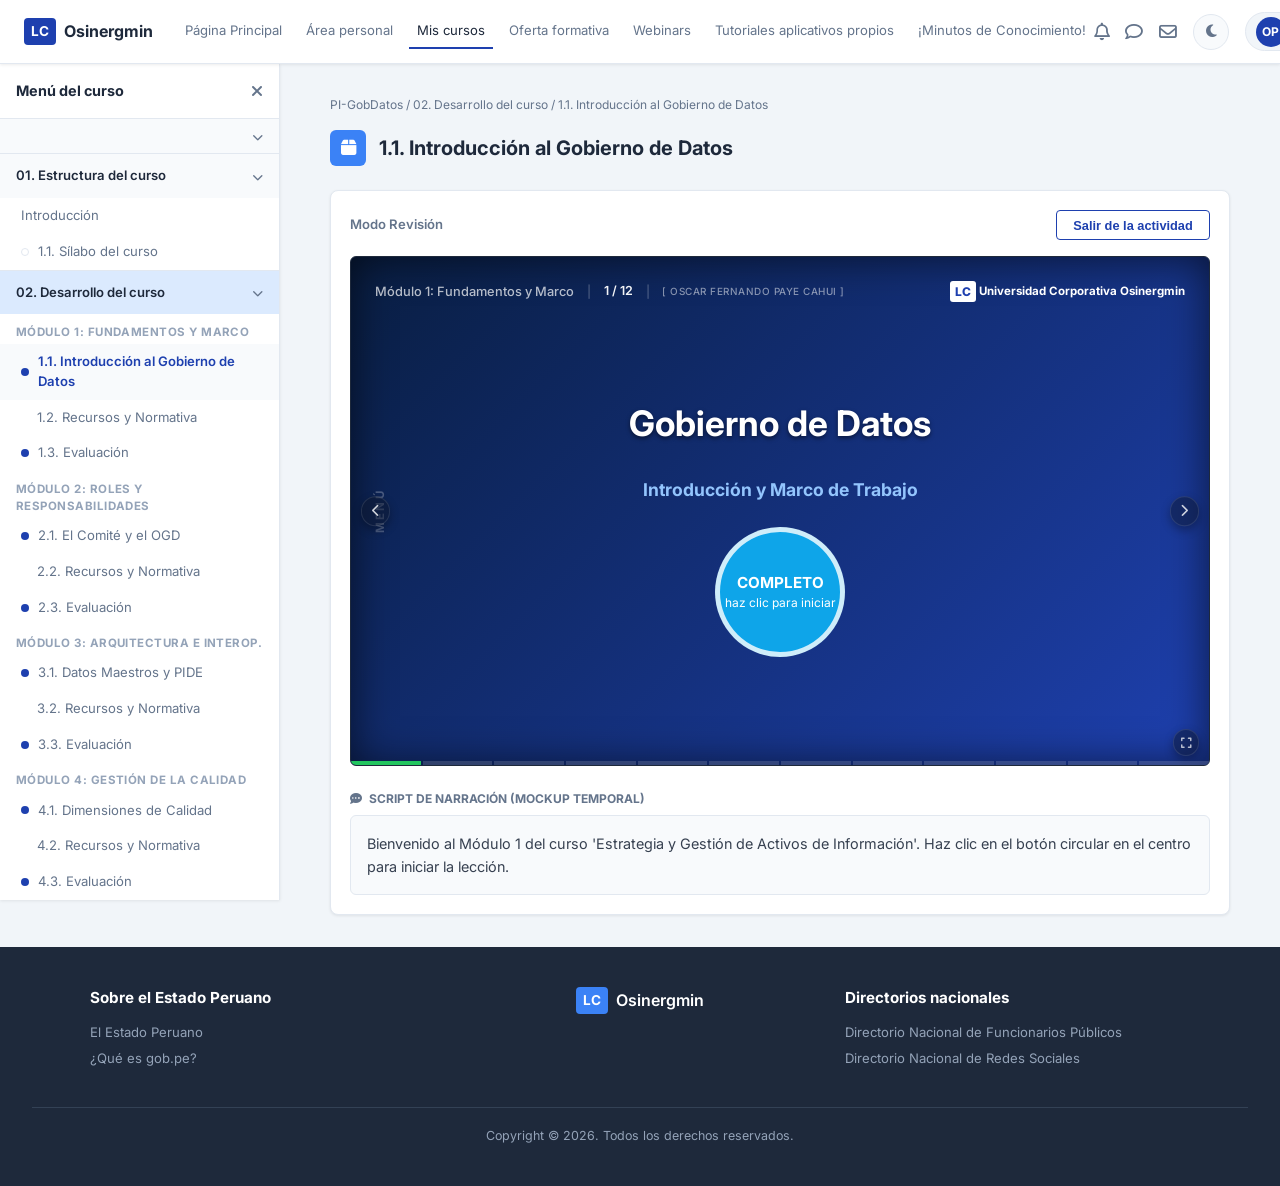
==== commit c2bf365b: "cambios en ejercicios, guion, imagenes" ====
--- a/index.html
+++ b/index.html
@@ -139,6 +139,50 @@
             position: relative;
         }
 
+        /* Fullscreen styles for immersive presentation mode on the slide screen directly */
+        #slide-screen:fullscreen {
+            width: 100vw;
+            height: 100vh;
+            max-width: calc(100vh * (16 / 9.5));
+            max-height: calc(100vw * (9.5 / 16));
+            aspect-ratio: 16 / 9.5;
+            margin: auto;
+            border-radius: 0;
+            padding: 1.5rem 2.5rem 1rem 2.5rem;
+            box-sizing: border-box;
+            background: linear-gradient(135deg, #091e42 0%, #1e40af 100%);
+            display: flex;
+            flex-direction: column;
+            justify-content: space-between;
+            box-shadow: 0 10px 30px rgba(0,0,0,0.5);
+        }
+
+        /* Mathematically exact base font size when fullscreen is active to maintain 100% faithful proportions */
+        html.fullscreen-active {
+            font-size: calc(min(100vw, calc(100vh * (16 / 9.5))) * (16 / 860));
+        }
+
+        /* Fullscreen toggle button style in the slide controls bar */
+        .control-btn.fullscreen {
+            background: rgba(255, 255, 255, 0.1);
+            color: rgba(255, 255, 255, 0.8);
+            width: 22px;
+            height: 22px;
+            border-radius: 50%;
+            display: flex;
+            align-items: center;
+            justify-content: center;
+            cursor: pointer;
+            transition: all 0.2s;
+            font-size: 0.7rem;
+            margin-left: 0.5rem;
+        }
+        .control-btn.fullscreen:hover {
+            background: rgba(255, 255, 255, 0.2);
+            color: white;
+            transform: scale(1.1);
+        }
+
         .player-frame-top {
             display: flex;
             justify-content: space-between;
@@ -187,11 +231,27 @@
         .slide-header {
             display: flex;
             justify-content: space-between;
+            align-items: center;
             width: 100%;
             color: rgba(255,255,255,0.7);
             font-size: 0.8rem;
             font-weight: 500;
             z-index: 10;
+        }
+        .slide-header-left {
+            display: flex;
+            align-items: center;
+            gap: 0.8rem;
+        }
+        .slide-header-divider {
+            color: rgba(255,255,255,0.25);
+            font-size: 0.75rem;
+            user-select: none;
+        }
+        #slide-indicator {
+            font-weight: 600;
+            color: rgba(255, 255, 255, 0.95);
+            font-size: 0.78rem;
         }
 
         .slide-logo {
@@ -260,11 +320,11 @@
         }
 
         .pulse-welcome-btn {
-            width: 130px;
-            height: 130px;
+            width: 8.125rem;
+            height: 8.125rem;
             border-radius: 50%;
             background: #0ea5e9;
-            border: 5px solid rgba(255,255,255,0.8);
+            border: 0.3125rem solid rgba(255,255,255,0.8);
             color: white;
             font-weight: 700;
             font-size: 0.95rem;
@@ -284,7 +344,7 @@
         }
         @keyframes welcome-pulse {
             0% { box-shadow: 0 0 0 0 rgba(14, 165, 233, 0.7); }
-            70% { box-shadow: 0 0 0 20px rgba(14, 165, 233, 0); }
+            70% { box-shadow: 0 0 0 1.25rem rgba(14, 165, 233, 0); }
             100% { box-shadow: 0 0 0 0 rgba(14, 165, 233, 0); }
         }
 
@@ -314,8 +374,8 @@
             background: white;
             color: #1e293b;
             padding: 2rem;
-            border-radius: 10px;
-            max-width: 480px;
+            border-radius: 0.625rem;
+            max-width: 30rem;
             width: 100%;
             text-align: center;
             box-shadow: 0 10px 25px rgba(0,0,0,0.3);
@@ -352,7 +412,7 @@
         /* Exercise Play State */
         .exercise-question-box {
             color: white;
-            max-width: 600px;
+            max-width: 37.5rem;
             width: 100%;
             display: flex;
             flex-direction: column;
@@ -421,86 +481,100 @@
         }
 
         /* ── Player Bar Controls (Moodle style) ── */
-        .player-bar {
-            width: 100%;
-            background: #1e293b;
-            border-radius: 6px;
-            padding: 0.5rem 1rem;
-            display: flex;
-            justify-content: space-between;
-            align-items: center;
-            font-size: 0.8rem;
-            color: white;
-            margin-top: 0.5rem;
-            z-index: 10;
-        }
-
-        .student-name {
-            font-weight: 600;
-            color: rgba(255,255,255,0.85);
-            text-transform: uppercase;
-            font-size: 0.72rem;
-        }
-
-        .player-controls {
-            display: flex;
-            align-items: center;
-            gap: 0.8rem;
-        }
-
-        .control-btn {
-            width: 26px;
-            height: 26px;
+        /* ── Floating Navigation Controls ── */
+        .nav-arrow {
+            position: absolute;
+            top: 50%;
+            transform: translateY(-50%);
+            width: 1.85rem;
+            height: 1.85rem;
             border-radius: 50%;
-            border: none;
+            background: rgba(15, 23, 42, 0.45);
+            border: 1px solid rgba(255, 255, 255, 0.1);
+            color: rgba(255, 255, 255, 0.8);
             display: flex;
             align-items: center;
             justify-content: center;
             cursor: pointer;
-            font-size: 0.7rem;
-            transition: transform 0.15s;
-        }
-        .control-btn:hover {
-            transform: scale(1.1);
-        }
-        .control-btn.prev {
-            background: #ef4444; /* red */
-            color: white;
-        }
-        .control-btn.next {
+            z-index: 100;
+            transition: all 0.2s cubic-bezier(0.4, 0, 0.2, 1);
+            font-size: 0.8rem;
+            box-shadow: 0 4px 10px rgba(0,0,0,0.3);
+            padding: 0;
+            outline: none;
+        }
+        .nav-arrow:hover {
+            background: rgba(15, 23, 42, 0.8);
+            border-color: rgba(255, 255, 255, 0.3);
+            color: #ffffff;
+            transform: translateY(-50%) scale(1.12);
+            box-shadow: 0 6px 15px rgba(0,0,0,0.5);
+        }
+        .nav-arrow.prev-arrow {
+            left: 0.6rem;
+        }
+        .nav-arrow.next-arrow {
+            right: 0.6rem;
+        }
+
+        /* ── Floating Fullscreen Button ── */
+        .fullscreen-float-btn {
+            position: absolute;
+            right: 0.6rem;
+            bottom: 0.6rem;
+            width: 1.65rem;
+            height: 1.65rem;
+            border-radius: 50%;
+            background: rgba(15, 23, 42, 0.45);
+            border: 1px solid rgba(255, 255, 255, 0.1);
+            color: rgba(255, 255, 255, 0.7);
+            display: flex;
+            align-items: center;
+            justify-content: center;
+            cursor: pointer;
+            z-index: 100;
+            transition: all 0.2s cubic-bezier(0.4, 0, 0.2, 1);
+            font-size: 0.75rem;
+            box-shadow: 0 4px 10px rgba(0,0,0,0.3);
+            padding: 0;
+            outline: none;
+        }
+        .fullscreen-float-btn:hover {
+            background: rgba(15, 23, 42, 0.8);
+            border-color: rgba(255, 255, 255, 0.3);
+            color: #ffffff;
+            transform: scale(1.12);
+            box-shadow: 0 6px 15px rgba(0,0,0,0.5);
+        }
+
+        /* ── Thin Progress Bar at the Bottom Edge ── */
+        .progress-bar-bottom {
+            position: absolute;
+            bottom: 0;
+            left: 0;
+            width: 100%;
+            height: 4px;
+            display: flex;
+            gap: 2px;
+            z-index: 100;
+        }
+        .progress-bar-bottom .segment {
+            flex: 1;
+            height: 100%;
+            background: rgba(255, 255, 255, 0.15);
+            border-radius: 0;
+            transition: background 0.3s ease;
+        }
+        .progress-bar-bottom .segment.filled {
             background: #22c55e; /* green */
-            color: white;
-        }
-        .control-btn.indicator {
-            background: #eab308; /* yellow */
-            color: #1e293b;
-            width: auto;
-            height: 26px;
-            border-radius: 4px;
-            padding: 0 0.8rem;
-            font-weight: 700;
-            font-size: 0.72rem;
-        }
-
-        .progress-indicators {
-            display: flex;
-            flex-direction: column;
-            gap: 0.15rem;
-            font-size: 0.65rem;
-            color: rgba(255,255,255,0.7);
-        }
-        .progress-segment-bar {
-            display: flex;
-            gap: 2px;
-        }
-        .segment {
-            width: 8px;
-            height: 8px;
-            background: rgba(255,255,255,0.25);
-            border-radius: 1px;
-        }
-        .segment.filled {
-            background: #22c55e; /* green */
+        }
+
+        .student-name {
+            font-weight: 500;
+            color: rgba(255,255,255,0.5);
+            text-transform: uppercase;
+            font-size: 0.62rem;
+            letter-spacing: 0.05em;
         }
 
         /* ── Script Box ── */
@@ -531,9 +605,9 @@
         /* Drag & Drop Exercise */
         .dragdrop-container {
             display: flex;
-            gap: 1rem;
+            gap: 0.6rem;
             width: 100%;
-            max-width: 780px;
+            max-width: 48.75rem;
             align-items: stretch;
             color: white;
         }
@@ -541,17 +615,17 @@
             flex: 1;
             display: flex;
             flex-direction: column;
-            gap: 0.4rem;
+            gap: 0.25rem;
             background: rgba(255, 255, 255, 0.03);
             border: 1px solid rgba(255, 255, 255, 0.08);
             border-radius: 6px;
-            padding: 0.5rem;
+            padding: 0.35rem;
         }
         .dragdrop-column h5 {
-            font-size: 0.72rem;
+            font-size: 0.65rem;
             font-weight: 700;
             color: #38bdf8;
-            margin-bottom: 0.2rem;
+            margin-bottom: 0.1rem;
             text-transform: uppercase;
             letter-spacing: 0.05em;
             text-align: center;
@@ -560,12 +634,12 @@
             background: rgba(255, 255, 255, 0.08);
             border: 1px solid rgba(255, 255, 255, 0.15);
             border-radius: 4px;
-            padding: 0.35rem 0.6rem;
-            font-size: 0.68rem;
+            padding: 0.25rem 0.45rem;
+            font-size: 0.58rem;
             cursor: grab;
             user-select: none;
             transition: all 0.2s;
-            line-height: 1.25;
+            line-height: 1.2;
         }
         .drag-item:hover {
             background: rgba(255, 255, 255, 0.15);
@@ -587,12 +661,12 @@
             background: rgba(255, 255, 255, 0.04);
             border: 1.5px dashed rgba(255, 255, 255, 0.2);
             border-radius: 4px;
-            padding: 0.35rem 0.5rem;
-            min-height: 40px;
+            padding: 0.25rem 0.4rem;
+            min-height: 32px;
             display: flex;
             flex-direction: column;
-            gap: 0.2rem;
-            font-size: 0.68rem;
+            gap: 0.1rem;
+            font-size: 0.58rem;
             transition: all 0.2s;
         }
         .drop-zone-header {
@@ -601,15 +675,15 @@
             align-items: center;
             font-weight: 600;
             color: #94a3b8;
-            font-size: 0.65rem;
+            font-size: 0.58rem;
             text-transform: uppercase;
         }
         .drop-zone-header .platform-tag {
             background: rgba(56, 189, 248, 0.15);
             color: #38bdf8;
-            padding: 0.05rem 0.2rem;
+            padding: 0.02rem 0.15rem;
             border-radius: 2px;
-            font-size: 0.6rem;
+            font-size: 0.52rem;
         }
         .drop-zone.hovered {
             background: rgba(56, 189, 248, 0.08);
@@ -625,9 +699,9 @@
         .fillin-container {
             background: rgba(255, 255, 255, 0.03);
             border: 1px solid rgba(255, 255, 255, 0.08);
-            border-radius: 8px;
+            border-radius: 0.5rem;
             padding: 1.2rem;
-            max-width: 720px;
+            max-width: 45rem;
             width: 100%;
             color: white;
             display: flex;
@@ -687,9 +761,9 @@
         .adventure-container {
             background: rgba(255, 255, 255, 0.03);
             border: 1px solid rgba(255, 255, 255, 0.08);
-            border-radius: 8px;
+            border-radius: 0.5rem;
             padding: 1.2rem;
-            max-width: 720px;
+            max-width: 45rem;
             width: 100%;
             color: white;
             display: flex;
@@ -802,7 +876,7 @@
             display: flex;
             gap: 1.2rem;
             width: 100%;
-            max-width: 760px;
+            max-width: 47.5rem;
             color: white;
         }
         .comparison-box {
@@ -816,12 +890,25 @@
             align-items: center;
             text-align: center;
             gap: 0.5rem;
+            transition: all 0.3s cubic-bezier(0.4, 0, 0.2, 1);
+        }
+        .comparison-box:hover {
+            transform: translateY(-5px);
+            background: rgba(255, 255, 255, 0.06);
         }
         .comparison-box.blue-theme {
             border-top: 4px solid #3b82f6;
         }
+        .comparison-box.blue-theme:hover {
+            border-top-color: #60a5fa;
+            box-shadow: 0 12px 30px rgba(59, 130, 246, 0.2);
+        }
         .comparison-box.green-theme {
             border-top: 4px solid #10b981;
+        }
+        .comparison-box.green-theme:hover {
+            border-top-color: #34d399;
+            box-shadow: 0 12px 30px rgba(16, 185, 129, 0.2);
         }
         .comparison-icon {
             font-size: 2.2rem;
@@ -829,6 +916,50 @@
         }
         .comparison-box.blue-theme .comparison-icon { color: #3b82f6; }
         .comparison-box.green-theme .comparison-icon { color: #10b981; }
+
+        /* Elegant image frame to showcase graphics */
+        .comparison-image-frame {
+            background: #ffffff;
+            padding: 0.5rem;
+            border-radius: 0.5rem;
+            display: flex;
+            align-items: center;
+            justify-content: center;
+            width: 100%;
+            height: 8.75rem;
+            box-shadow: 0 4px 12px rgba(0, 0, 0, 0.15);
+            transition: all 0.3s cubic-bezier(0.4, 0, 0.2, 1);
+            margin-bottom: 0.6rem;
+            overflow: hidden;
+        }
+        .comparison-box:hover .comparison-image-frame {
+            transform: scale(1.04);
+            box-shadow: 0 8px 24px rgba(0, 0, 0, 0.3);
+        }
+
+        /* Global premium image frame for single images inside slides */
+        .slide-image-frame {
+            background: #ffffff;
+            padding: 0.5rem;
+            border-radius: 0.5rem;
+            display: flex;
+            align-items: center;
+            justify-content: center;
+            box-shadow: 0 8px 24px rgba(0,0,0,0.3);
+            transition: all 0.3s cubic-bezier(0.4, 0, 0.2, 1);
+            overflow: hidden;
+            margin: 0 auto 1rem auto;
+        }
+        .slide-image-frame img {
+            max-width: 100%;
+            max-height: 100%;
+            object-fit: contain;
+            transition: all 0.3s ease;
+        }
+        .slide-image-frame:hover {
+            transform: scale(1.03);
+            box-shadow: 0 12px 30px rgba(0,0,0,0.45);
+        }
 
         .slide-visual-mockup {
             display: flex;
@@ -839,7 +970,7 @@
             border-radius: 8px;
             padding: 1rem;
             width: 100%;
-            max-width: 680px;
+            max-width: 42.5rem;
             color: white;
         }
         .slide-visual-desc {
@@ -852,6 +983,113 @@
             display: flex;
             align-items: center;
             gap: 0.5rem;
+        }
+
+        /* Slide 3: Flip and Staggered Animations */
+        @keyframes slideInAndReveal {
+            0% { opacity: 0; transform: translateY(15px); }
+            100% { opacity: 1; transform: translateY(0); }
+        }
+        @keyframes flipToCorp {
+            0% { transform: rotateY(0deg); }
+            100% { transform: rotateY(180deg); }
+        }
+        .comparison-box.staggered-box {
+            opacity: 0;
+            animation: slideInAndReveal 0.6s cubic-bezier(0.4, 0, 0.2, 1) forwards;
+        }
+        .staggered-box-1 { animation-delay: 0.1s; }
+        .staggered-box-2 { animation-delay: 0.2s; }
+        .staggered-box-3 { animation-delay: 0.3s; }
+        .staggered-box-4 { animation-delay: 0.4s; }
+        .staggered-box-5 { animation-delay: 0.5s; }
+        .staggered-box-6 { animation-delay: 0.6s; }
+        .staggered-box-7 { animation-delay: 0.7s; }
+        .staggered-box-8 { animation-delay: 0.8s; }
+
+        .icon-flip-container {
+            perspective: 1000px;
+            width: 2.2rem;
+            height: 2.2rem;
+            display: inline-flex;
+            align-items: center;
+            justify-content: center;
+            margin-bottom: 0.3rem;
+        }
+        .icon-flip-inner {
+            position: relative;
+            width: 100%;
+            height: 100%;
+            text-align: center;
+            transition: transform 0.6s cubic-bezier(0.4, 0, 0.2, 1);
+            transform-style: preserve-3d;
+        }
+        .icon-food, .icon-corp {
+            position: absolute;
+            width: 100%;
+            height: 100%;
+            backface-visibility: hidden;
+            display: flex;
+            align-items: center;
+            justify-content: center;
+            font-size: 1.3rem;
+            top: 0;
+            left: 0;
+        }
+        .icon-corp {
+            transform: rotateY(180deg);
+        }
+        .icon-flip-inner.auto-flip {
+            animation: flipToCorp 0.8s cubic-bezier(0.4, 0, 0.2, 1) forwards;
+        }
+        .flip-delay-1 { animation-delay: 12.5s; }
+        .flip-delay-2 { animation-delay: 16.5s; }
+        .flip-delay-3 { animation-delay: 21.5s; }
+        .flip-delay-4 { animation-delay: 25.5s; }
+        .flip-delay-5 { animation-delay: 30.5s; }
+        .flip-delay-6 { animation-delay: 35.5s; }
+        .flip-delay-7 { animation-delay: 41.5s; }
+        .flip-delay-8 { animation-delay: 46.5s; }
+
+        .comparison-box.staggered-box:hover .icon-flip-inner {
+            transform: rotateY(0deg) scale(1.15) !important;
+        }
+
+        /* Slide 4 Conductor animations */
+        @keyframes floatConductor {
+            0% { transform: translateY(0px) rotate(0deg); }
+            50% { transform: translateY(-6px) rotate(3deg); }
+            100% { transform: translateY(0px) rotate(0deg); }
+        }
+        @keyframes pulseBorder {
+            0% { transform: scale(1); opacity: 0.8; }
+            100% { transform: scale(1.06); opacity: 0; }
+        }
+        .gov-card {
+            transition: all 0.3s cubic-bezier(0.4, 0, 0.2, 1) !important;
+        }
+        .gov-card:hover {
+            transform: translateY(-5px);
+            box-shadow: 0 12px 24px rgba(255,255,255,0.06);
+            background: rgba(255,255,255,0.05) !important;
+        }
+        .center-conductor-card:hover {
+            box-shadow: 0 16px 36px rgba(168,85,247,0.35) !important;
+        }
+
+        /* Module 3 interactive styles */
+        @keyframes glowPulse {
+            0% { box-shadow: 0 0 4px rgba(34,197,94,0.4); }
+            100% { box-shadow: 0 0 15px rgba(34,197,94,0.8); }
+        }
+        .game-opt {
+            cursor: grab;
+            user-select: none;
+            transition: all 0.2s ease;
+        }
+        .game-opt:hover {
+            transform: translateY(-2px);
+            box-shadow: 0 4px 10px rgba(255,255,255,0.05);
         }
 
         footer { background: var(--footer-bg); padding: 2.5rem 2rem; color: var(--footer-text); }
@@ -992,7 +1230,7 @@
             flex-direction: column;
             align-items: center;
             width: 100%;
-            margin: 0.5rem 0;
+            margin: 0.1rem 0;
             font-family: 'Inter', sans-serif;
         }
         .chart-row {
@@ -1004,9 +1242,10 @@
         .chart-card {
             background: rgba(255, 255, 255, 0.03);
             border: 1px solid rgba(255, 255, 255, 0.08);
-            border-radius: 6px;
-            padding: 0.5rem 0.8rem;
-            min-width: 160px;
+            border-radius: 4px;
+            padding: 0.25rem 0.4rem;
+            min-width: 120px;
+            width: 120px;
             text-align: center;
             box-shadow: 0 4px 10px rgba(0, 0, 0, 0.15);
             transition: all 0.3s ease;
@@ -1014,24 +1253,26 @@
             display: flex;
             flex-direction: column;
             align-items: center;
-            gap: 0.25rem;
+            gap: 0.1rem;
+            box-sizing: border-box;
         }
         .chart-card:hover {
-            transform: translateY(-2px);
+            transform: translateY(-1px);
             border-color: rgba(255, 255, 255, 0.2);
-            box-shadow: 0 6px 15px rgba(56, 189, 248, 0.1);
+            box-shadow: 0 4px 12px rgba(56, 189, 248, 0.15);
         }
         .card-icon {
-            font-size: 1.2rem;
-            margin-bottom: 0.1rem;
+            font-size: 0.9rem;
+            margin-bottom: 0.05rem;
         }
         .card-title {
-            font-size: 0.72rem;
-            font-weight: 600;
+            font-size: 0.6rem;
+            font-weight: 700;
             color: #f8fafc;
+            line-height: 1.1;
         }
         .card-details {
-            font-size: 0.62rem;
+            font-size: 0.55rem;
             color: #94a3b8;
             text-align: left;
             align-self: flex-start;
@@ -1059,7 +1300,7 @@
         /* Connector lines */
         .chart-line-vertical {
             width: 2px;
-            height: 15px;
+            height: 10px;
             background: rgba(255, 255, 255, 0.15);
         }
         .chart-row-staff {
@@ -1068,38 +1309,39 @@
             width: 100%;
             padding-left: 50%; /* Start line from center */
             position: relative;
-            margin: 0.1rem 0;
+            margin: 0.02rem 0;
             box-sizing: border-box;
         }
         .chart-line-horizontal-staff {
-            width: 20px;
+            width: 10px;
             height: 2px;
             background: rgba(255, 255, 255, 0.15);
             position: absolute;
             left: calc(50% - 1px);
         }
         .chart-row-staff .chart-card {
-            margin-left: 19px;
-            min-width: 150px;
-            padding: 0.4rem 0.6rem;
+            margin-left: 9px;
+            min-width: 115px;
+            width: 115px;
+            padding: 0.25rem 0.35rem;
         }
         .chart-line-split-container {
             width: 50%;
-            height: 15px;
+            height: 10px;
             position: relative;
             border-top: 2px solid rgba(255, 255, 255, 0.15);
             border-left: 2px solid rgba(255, 255, 255, 0.15);
             border-right: 2px solid rgba(255, 255, 255, 0.15);
-            margin-top: -10px; /* Align vertical line to center of top border */
+            margin-top: -6px; /* Align vertical line to center of top border */
             z-index: 1;
             box-sizing: border-box;
         }
         .chart-columns {
             display: flex;
-            justify-content: space-around;
+            justify-content: space-between;
             width: 100%;
-            margin-top: 5px;
-            gap: 1rem;
+            margin-top: 2px;
+            gap: 0.4rem;
             box-sizing: border-box;
         }
         .chart-column {
@@ -1107,12 +1349,12 @@
             flex-direction: column;
             align-items: center;
             flex: 1;
-            max-width: 240px;
+            max-width: 125px;
         }
         .chart-line-arrow {
             color: rgba(255, 255, 255, 0.2);
-            margin: 0.2rem 0;
-            font-size: 0.7rem;
+            margin: 0.02rem 0;
+            font-size: 0.55rem;
         }
         
         .purple-text {
@@ -1288,7 +1530,13 @@
                     
                     <!-- Slide Header -->
                     <div class="slide-header">
-                        <span id="slide-header-module">Módulo 1</span>
+                        <div class="slide-header-left">
+                            <span id="slide-header-module">Módulo 1</span>
+                            <span class="slide-header-divider">|</span>
+                            <span id="slide-indicator">1 / 5</span>
+                            <span class="slide-header-divider">|</span>
+                            <span class="student-name">[ Oscar Fernando Paye Cahui ]</span>
+                        </div>
                         <div class="slide-logo">
                             <span class="lc-box">LC</span>
                             <span>Universidad Corporativa Osinergmin</span>
@@ -1303,21 +1551,17 @@
                         <!-- Loaded dynamically via JS -->
                     </div>
 
-                    <!-- Slide Screen Controls Bar -->
-                    <div class="player-bar">
-                        <span class="student-name">[ Oscar Fernando Paye Cahui ]</span>
-                        <div class="player-controls">
-                            <button class="control-btn prev" onclick="prevSlide()"><i class="fa-solid fa-play fa-flip-horizontal"></i></button>
-                            <button class="control-btn indicator" id="slide-indicator">1 / 5</button>
-                            <button class="control-btn next" onclick="nextSlide()"><i class="fa-solid fa-play"></i></button>
-                        </div>
-                        <div class="progress-indicators">
-                            <span style="font-size:0.6rem;opacity:0.8;">% mod</span>
-                            <div class="progress-segment-bar" id="progress-mod-segments">
-                                <!-- segments loaded dynamically -->
-                            </div>
-                        </div>
-                    </div>
+                    <!-- Floating Navigation Controls -->
+                    <button class="nav-arrow prev-arrow" onclick="prevSlide()"><i class="fa-solid fa-chevron-left"></i></button>
+                    <button class="nav-arrow next-arrow" onclick="nextSlide()"><i class="fa-solid fa-chevron-right"></i></button>
+
+                    <!-- Floating Fullscreen Button -->
+                    <button class="fullscreen-float-btn" id="btn-fullscreen-slide" onclick="toggleFullscreen()" title="Pantalla completa">
+                        <i class="fa-solid fa-expand"></i>
+                    </button>
+
+                    <!-- Bottom-edge Progress Bar -->
+                    <div class="progress-bar-bottom" id="progress-mod-segments"></div>
 
                 </div><!-- /slide-screen -->
 
@@ -1388,33 +1632,35 @@
                 },
                 {
                     type: "content",
-                    title: "¿De dónde partimos? La Brecha de Madurez",
+                    title: "Valor Público: Beneficios del Gobierno de Datos",
                     contentHtml: `
                         <div class="content-split">
-                            <div class="content-split-left">
-                                <div class="metric-circle">1.88</div>
-                                <div style="font-size:0.75rem;font-weight:bold;color:#f59e0b;text-transform:uppercase;">Madurez Actual</div>
-                                <div style="font-size:0.65rem;color:rgba(255,255,255,0.6);margin-top:0.2rem;">PCM Escala 1 - 5</div>
+                            <div class="content-split-left" style="display:flex; flex-direction:column; align-items:center; justify-content:center;">
+                                <div class="slide-image-frame" style="width: 13.75rem; height: 11.5rem; margin-bottom: 1rem;">
+                                    <img src="imagenes/modulo-01/valor-publico.png" alt="Impacto Estratégico">
+                                </div>
+                                <div style="font-size:0.85rem;font-weight:bold;color:#10b981;text-transform:uppercase;letter-spacing:1px;">Impacto Estratégico</div>
+                                <div style="font-size:0.7rem;color:rgba(255,255,255,0.6);margin-top:0.3rem;">Eficiencia y Valor</div>
                             </div>
                             <div class="content-split-right">
                                 <div class="list-card">
-                                    <i class="fa-solid fa-triangle-exclamation"></i>
+                                    <i class="fa-solid fa-bullseye" style="color:#10b981;"></i>
                                     <div>
-                                        <div class="list-card-title">Silos de Información</div>
-                                        <div style="color:rgba(255,255,255,0.7);">Los datos viven aislados en computadoras de funcionarios o áreas técnicas que no dialogan entre sí.</div>
+                                        <div class="list-card-title">Decisiones Precisas</div>
+                                        <div style="color:rgba(255,255,255,0.7);">Información confiable y oportuna para diseñar políticas públicas basadas en evidencia real.</div>
                                     </div>
                                 </div>
                                 <div class="list-card">
-                                    <i class="fa-solid fa-user-slash"></i>
+                                    <i class="fa-solid fa-rocket" style="color:#10b981;"></i>
                                     <div>
-                                        <div class="list-card-title">Propiedad Difusa</div>
-                                        <div style="color:rgba(255,255,255,0.7);">Todos usan la información para trabajar, pero nadie es el responsable formal de su calidad ni definición semántica.</div>
+                                        <div class="list-card-title">Eficiencia Operativa</div>
+                                        <div style="color:rgba(255,255,255,0.7);">Reducción de costos al eliminar la duplicidad de datos y automatizar procesos manuales.</div>
                                     </div>
                                 </div>
                             </div>
                         </div>
                     `,
-                    script: "La última evaluación oficial liderada por la PCM arrojó que el nivel de madurez de gestión de datos en el Estado peruano es de apenas 1.88 sobre 5. Esto significa que operamos en un nivel formativo, caracterizado por silos y propiedad difusa, donde todos usan el dato pero nadie asume responsabilidad oficial."
+                    script: "El Gobierno de Datos no es solo un cumplimiento normativo, sino una herramienta para generar valor público. Al implementarlo, logramos decisiones más precisas basadas en evidencia y una mayor eficiencia operativa, eliminando el retrabajo y los errores derivados de datos inconsistentes."
                 },
                 {
                     type: "content",
@@ -1422,12 +1668,16 @@
                     contentHtml: `
                         <div class="comparison-container">
                             <div class="comparison-box blue-theme">
-                                <i class="fa-solid fa-file-invoice-dollar comparison-icon"></i>
+                                <div class="comparison-image-frame">
+                                    <img src="imagenes/modulo-01/archivo.png" alt="Residuo" style="max-width:100%;max-height:100%;object-fit:contain;filter:drop-shadow(0 4px 8px rgba(0,0,0,0.1));">
+                                </div>
                                 <h4 style="font-size:0.9rem;font-weight:700;">Enfoque Tradicional: El Residuo</h4>
                                 <p style="font-size:0.75rem;color:rgba(255,255,255,0.7);line-height:1.4;">El dato como un simple subproducto de la burocracia. Se llena un formulario, se archiva físicamente y el dato 'muere' en el papel.</p>
                             </div>
                             <div class="comparison-box green-theme">
-                                <i class="fa-solid fa-gem comparison-icon"></i>
+                                <div class="comparison-image-frame">
+                                    <img src="imagenes/modulo-01/activo.png" alt="Activo" style="max-width:100%;max-height:100%;object-fit:contain;filter:drop-shadow(0 4px 8px rgba(0,0,0,0.1));">
+                                </div>
                                 <h4 style="font-size:0.9rem;font-weight:700;">Enfoque Moderno: Activo Estratégico</h4>
                                 <p style="font-size:0.75rem;color:rgba(255,255,255,0.7);line-height:1.4;">Un recurso expansivo y renovable. A diferencia de los recursos físicos, el dato bien gobernado genera más valor cuanto más se utiliza y cruza con otros.</p>
                             </div>
@@ -1468,123 +1718,125 @@
                 },
                 {
                     type: "content",
-                    title: "Diapositiva 1: Del Caos a la Sinfonía",
+                    title: "Del Caos a la Sinfonía",
                     contentHtml: `
-                        <div class="slide-visual-mockup">
-                            <div class="slide-visual-desc">
-                                <i class="fa-solid fa-image"></i>
-                                <span>Visualización: Un director de orquesta frente a sus músicos guiándolos de manera coordinada.</span>
-                            </div>
-                            <h4 style="font-size:1rem;color:#f59e0b;font-weight:700;margin:0.2rem 0;">Del Caos a la Sinfonía</h4>
-                            <p style="font-size:0.78rem;line-height:1.5;color:rgba(255,255,255,0.85);margin:0;text-align:justify;">
+                        <div class="slide-visual-mockup" style="display:flex; flex-direction:column; align-items:center; text-align:center; padding:1.5rem;">
+                            <div class="slide-image-frame" style="width: 100%; max-width: 25rem; height: 10rem; margin-bottom: 1rem;">
+                                <img src="imagenes/modulo-01/director-orquesta.png" alt="Director de Orquesta">
+                            </div>
+                            <h4 style="font-size:1.25rem;color:#f59e0b;font-weight:700;margin-bottom:0.8rem;text-transform:uppercase;letter-spacing:1px;">Del Caos a la Sinfonía</h4>
+                            <p style="font-size:0.9rem;line-height:1.6;color:rgba(255,255,255,0.95);margin:0;max-width:85%;">
                                 El Gobierno de Datos actúa como el director de la orquesta. El director no toca ningún instrumento ni conecta cables; su labor es asegurar que todos los miembros de la organización sigan la misma "partitura" y las mismas reglas para transformar el ruido y el desorden (silos de datos) en una armonía perfecta.
                             </p>
                         </div>
                     `,
-                    script: "Veamos el apoyo visual en esta diapositiva. El Gobierno de Datos es como un director de orquesta. No realiza el trabajo de programación o ingreso directo de todos los datos individuales, sino que establece las directrices comunes para que todas las áreas toquen armónicamente con la misma partitura."
+                    script: "Veamos este concepto gráfico. El Gobierno de Datos es como un director de orquesta. No realiza el trabajo de programación o ingreso directo de todos los datos individuales, sino que establece las directrices comunes para que todas las áreas toquen armónicamente con la misma partitura."
                 },
                 {
                     type: "content",
-                    title: "Diapositiva 2: Confianza en las Decisiones",
+                    title: "Confianza en las Decisiones",
                     contentHtml: `
-                        <div class="slide-visual-mockup">
-                            <div class="slide-visual-desc">
-                                <i class="fa-solid fa-image"></i>
-                                <span>Visualización: Un vehículo moderno de alta gama saliendo de una rampa de inspección y control de calidad.</span>
-                            </div>
-                            <h4 style="font-size:1rem;color:#10b981;font-weight:700;margin:0.2rem 0;">Confianza en nuestras Decisiones</h4>
-                            <p style="font-size:0.78rem;line-height:1.5;color:rgba(255,255,255,0.85);margin:0;text-align:justify;">
+                        <div class="slide-visual-mockup" style="display:flex; flex-direction:column; align-items:center; text-align:center; padding:1.2rem;">
+                            <div class="slide-image-frame" style="width: 100%; max-width: 22rem; height: 9rem; margin-bottom: 0.6rem;">
+                                <img src="imagenes/modulo-01/vehiculo-calidad.png" alt="Control de Calidad de Vehículo">
+                            </div>
+                            <h4 style="font-size:1.15rem;color:#10b981;font-weight:700;margin-bottom:0.4rem;text-transform:uppercase;letter-spacing:1px;">Confianza en nuestras Decisiones</h4>
+                            <p style="font-size:0.82rem;line-height:1.5;color:rgba(255,255,255,0.95);margin:0;max-width:90%;text-align:justify;">
                                 Así como no comprarías un auto nuevo si no cumple con estándares de seguridad, frenos confiables y garantías de fabricación, no podemos tomar decisiones estratégicas de negocio con datos que no han sido validados. El Gobierno de Datos es el control de calidad y la "garantía" de nuestra información.
                             </p>
                         </div>
                     `,
-                    script: "En la siguiente diapositiva, se compara la confianza en los datos con la seguridad de un automóvil. Antes de conducir a alta velocidad en decisiones estratégicas, necesitamos la garantía técnica de que los datos tienen la calidad y veracidad requeridas. La gobernanza de datos es esa garantía."
+                    script: "Para ilustrar esto, podemos comparar la confianza en los datos con la seguridad de un automóvil. Antes de conducir a alta velocidad en decisiones estratégicas, necesitamos la garantía técnica de que los datos tienen la calidad y veracidad requeridas. La gobernanza de datos es esa garantía."
                 },
                 {
                     type: "content",
-                    title: "Diapositiva 3: El Ecosistema del Estado",
+                    title: "El Ecosistema del Estado",
                     contentHtml: `
-                        <div class="slide-visual-mockup">
-                            <div class="slide-visual-desc">
-                                <i class="fa-solid fa-image"></i>
-                                <span>Visualización: Tres engranajes metálicos conectados e interconectados, etiquetados como PNDA, GeoPerú y PIDE.</span>
-                            </div>
-                            <h4 style="font-size:1rem;color:#c084fc;font-weight:700;margin:0.2rem 0;">El Ecosistema del Estado</h4>
-                            <p style="font-size:0.78rem;line-height:1.5;color:rgba(255,255,255,0.85);margin:0;text-align:justify;">
+                        <div class="slide-visual-mockup" style="display:flex; flex-direction:column; align-items:center; text-align:center; padding:1.2rem;">
+                            <div class="slide-image-frame" style="width: 100%; max-width: 32rem; height: 15rem; margin-bottom: 0.6rem;">
+                                <img src="imagenes/modulo-01/engranajes-estado.jpg" alt="Ecosistema de Engranajes del Estado">
+                            </div>
+                            <h4 style="font-size:1.15rem;color:#c084fc;font-weight:700;margin-bottom:0.4rem;text-transform:uppercase;letter-spacing:1px;">El Ecosistema del Estado</h4>
+                            <p style="font-size:0.82rem;line-height:1.5;color:rgba(255,255,255,0.95);margin:0;max-width:90%;text-align:justify;">
                                 Destruir los silos de información es posible usando las herramientas transversales que el Estado peruano pone a nuestra disposición. Compartimos información pública en la PNDA, analizamos el territorio en GeoPerú y conectamos sistemas transaccionales directos usando la PIDE.
                             </p>
                         </div>
                     `,
-                    script: "Esta última diapositiva muestra los tres engranajes del ecosistema del Estado. Mediante el uso estratégico de la PIDE, la PNDA y GeoPerú, logramos romper definitivamente los silos de información, facilitando la integración de los procesos y servicios al ciudadano."
+                    script: "También es importante visualizar los tres engranajes del ecosistema del Estado. Mediante el uso estratégico de la PIDE, la PNDA y GeoPerú, logramos romper definitivamente los silos de información, facilitando la integración de los procesos y servicios al ciudadano."
                 },
                 {
                     type: "dragdrop",
                     title: "Ejercicio 1: El Rompecabezas del Ecosistema",
                     instruction: "Arrastra el problema de la izquierda hacia la solución o plataforma correcta de la derecha. (En móviles, puedes hacer clic en un elemento y luego en su destino).",
                     items: [
-                        { id: "item1", text: "Trámite digital: Consulta automática de DNI en RENIEC.", match: "zone-pide" },
-                        { id: "item2", text: "Transparencia: Publicar contratos para investigadores.", match: "zone-pnda" },
-                        { id: "item3", text: "Territorio: Cruzar colegios con zonas de inundación.", match: "zone-geoperu" },
-                        { id: "item4", text: "Silos: Áreas guardan sus datos en sistemas aislados.", match: "zone-ssot" },
-                        { id: "item5", text: "Calidad: Registros duplicados, incompletos o desactualizados.", match: "zone-calidad" },
-                        { id: "item6", text: "Roles: Nadie asume responsabilidad por reportes erróneos.", match: "zone-roles" }
+                        { id: "item1", text: "Cada vez que un ciudadano inicia un trámite, la entidad le exige llevar una copia física de su DNI, haciéndolo perder tiempo en colas.", shortText: "Copia física de DNI", match: "zone-pide" },
+                        { id: "item2", text: "Los ciudadanos e investigadores sospechan de la transparencia en las contrataciones porque los datos del Estado están ocultos o en formatos inaccesibles.", shortText: "Falta de transparencia", match: "zone-pnda" },
+                        { id: "item3", text: "Al planificar la infraestructura educativa, los ingenieros no pueden ver si los terrenos asignados para nuevos colegios están en zonas de alto riesgo de inundación.", shortText: "Riesgos de inundación", match: "zone-geoperu" },
+                        { id: "item4", text: "Cada gerencia de la institución guarda su información en discos duros locales o servidores aislados, impidiendo que las áreas coordinen entre sí.", shortText: "Silos de información", match: "zone-ssot" },
+                        { id: "item5", text: "El sistema genera reportes con registros de usuarios duplicados, datos incompletos o información que caducó hace meses, provocando errores en las decisiones.", shortText: "Registros duplicados", match: "zone-calidad" },
+                        { id: "item6", text: "Cuando se detecta un error grave en un reporte del sistema, nadie se hace responsable porque no existen roles asignados sobre quién controla esa información.", shortText: "Sin responsable de datos", match: "zone-roles" }
                     ],
                     zones: [
-                        { id: "zone-pide", title: "PIDE", desc: "Interoperabilidad" },
-                        { id: "zone-pnda", title: "PNDA", desc: "Datos Abiertos" },
-                        { id: "zone-geoperu", title: "GeoPerú", desc: "Territorio" },
-                        { id: "zone-ssot", title: "SSOT", desc: "Fuente Única de Verdad" },
-                        { id: "zone-calidad", title: "Calidad", desc: "Gestión de Calidad del Dato" },
-                        { id: "zone-roles", title: "Roles", desc: "Responsabilidad / Dueño del Dato" }
+                        { id: "zone-pide", title: "PIDE", tag: "Interoperabilidad", desc: "Plataforma de Interoperabilidad: Permite que las entidades públicas consulten el DNI en la RENIEC de forma automática y digital." },
+                        { id: "zone-pnda", title: "PNDA", tag: "Datos Abiertos", desc: "Plataforma Nacional de Datos Abiertos: Publica los contratos y presupuestos en formatos libres para que cualquiera pueda auditarlos." },
+                        { id: "zone-geoperu", title: "GeoPerú", tag: "Territorio", desc: "Plataforma Georreferencial: Cruza mapas de infraestructura pública con mapas de peligro ambiental en un solo visor territorial." },
+                        { id: "zone-ssot", title: "SSOT", tag: "Silos", desc: "Gobernanza contra Silos: Establece una \"Fuente Única de Verdad\" para que todas las áreas consuman la misma información oficial." },
+                        { id: "zone-calidad", title: "Calidad", tag: "Calidad", desc: "Gestión de Calidad del Dato: Implementa reglas automáticas de validación y limpieza para asegurar que la información sea exacta y vigente." },
+                        { id: "zone-roles", title: "Roles", tag: "Responsabilidad", desc: "Roles y Responsabilidad: Define explícitamente quién es el \"Dueño del Dato\" para garantizar su custodia y rendición de cuentas." }
                     ],
                     feedbackSuccess: "¡Excelente! Has asociado correctamente cada situación con la plataforma o dimensión de gobernanza del Estado correspondiente.",
                     script: "Es momento de poner a prueba lo aprendido. Arrastra cada elemento de la izquierda a su zona de emparejamiento correspondiente en la derecha."
                 },
                 {
                     type: "fillin",
-                    title: "Ejercicio 2: Completar la Partitura",
+                    title: "Ejercicio 2: Beneficios del Gobierno de Datos",
                     instruction: "Selecciona el término correcto del menú desplegable para completar la política de madurez y gobernanza de la institución.",
-                    textTemplate: "La última evaluación oficial de la PCM determinó que la madurez de gestión de datos en el Estado peruano es de apenas {select1} sobre 5. Esto evidencia que operamos bajo {select2}, donde los datos están aislados y existe una {select3} en la que todos usan el dato, pero nadie asume responsabilidad. Para cambiar esto, el Gobierno de Datos no debe ser visto como un proyecto de {select4}, sino como un programa de negocio. Su objetivo es tratar la información como un {select5}.",
+                    textTemplate: "El objetivo central del Gobierno de Datos es generar {select1} mediante el uso de la información como un {select2}. Esto permite tomar {select3} basadas en evidencia y mejorar la {select4} al eliminar la duplicidad. Para lograrlo, es fundamental romper los {select5} y establecer responsabilidades claras sobre la calidad de la información.",
                     selects: {
                         "select1": {
-                            options: ["4.50", "1.88", "3.00"],
-                            correct: "1.88"
+                            options: ["costos operativos", "valor público", "burocracia"],
+                            correct: "valor público"
                         },
                         "select2": {
-                            options: ["plataformas integradas", "silos de información", "bases de datos seguras"],
-                            correct: "silos de información"
+                            options: ["residuo administrativo", "activo estratégico", "archivo digital"],
+                            correct: "activo estratégico"
                         },
                         "select3": {
-                            options: ["propiedad difusa", "gobernanza estricta", "seguridad física"],
-                            correct: "propiedad difusa"
+                            options: ["decisiones precisas", "aproximaciones", "intuiciones"],
+                            correct: "decisiones precisas"
                         },
                         "select4": {
-                            options: ["Tecnologías de la Información (TI)", "Marketing", "Recursos Humanos"],
-                            correct: "Tecnologías de la Información (TI)"
+                            options: ["imagen pública", "eficiencia operativa", "infraestructura física"],
+                            correct: "eficiencia operativa"
                         },
                         "select5": {
-                            options: ["Activo Estratégico", "Archivo Físico", "Desecho Administrativo"],
-                            correct: "Activo Estratégico"
+                            options: ["silos de información", "servidores locales", "canales de comunicación"],
+                            correct: "silos de información"
                         }
                     },
-                    feedbackSuccess: "¡Perfecto! Has completado el texto con los conceptos clave de Gobierno de Datos como Activo Estratégico y la madurez gubernamental.",
+                    feedbackSuccess: "¡Perfecto! Has identificado correctamente cómo el Gobierno de Datos genera valor y eficiencia institucional.",
                     script: "Realiza el segundo ejercicio. Completa el párrafo seleccionando la opción correcta en cada uno de los menús desplegables."
                 },
                 {
                     type: "adventure",
                     title: "Ejercicio 3: Caso Práctico - Decisión Estratégica",
                     instruction: "Analiza el escenario operacional y elige el curso de acción correcto según los principios de Gobierno de Datos.",
-                    scenario: "Como Director de Área en Osinergmin, notas que tu equipo gasta 2 horas diarias cruzando archivos Excel de forma manual para un reporte urgente de fiscalización porque los datos de tu área no coinciden con los de otra gerencia técnica.",
+                    scenario: "Como Director de Área en Osinergmin, notas que tu equipo gasta 2 horas diarias cruzando archivos Excel de forma manual para un reporte urgente de fiscalización porque los datos de tu área no coinciden con los de otra gerencia técnica. ¿Cómo abordas esta ineficiencia?",
                     options: [
                         {
-                            text: "Cruzar los datos manualmente en un Excel, adivinar cuál es correcto y entregar el reporte para cumplir con el tiempo.",
+                            text: "Opción A (Enfoque de Parche / Reactivo): Asignar un analista dedicado exclusivamente a consolidar los Excel mediante macros automatizadas de forma local. Esto garantiza que el reporte de fiscalización se entregue a tiempo esta semana sin alterar los sistemas de la otra gerencia.",
                             correct: false,
-                            feedback: "¡Cuidado! Estás creando un 'héroe de los datos' para poner un parche reactivo. Esto consume presupuesto, mantiene a la entidad en un nivel de madurez inicial (1.88) y produce decisiones de alto riesgo basadas en aproximaciones o intuición."
+                            feedback: "Alivia la carga inmediata, pero perpetúa el silo de información y el riesgo de errores humanos. No soluciona la raíz del problema."
                         },
                         {
-                            text: "Basarte en el Decreto Legislativo N° 1412 y convocar a las áreas involucradas para estandarizar el origen de la variable y automatizar su integración en los sistemas mediante una API.",
+                            text: "Opción B (Enfoque de Gobernanza / Proactivo - CORRECTA): Iniciar la conciliación de datos en la Mesa de Gobernanza institucional para unificar el origen de la variable bajo el marco de interoperabilidad estatal (DL 1412), y priorizar el desarrollo de un servicio web (API) que conecte ambas bases de datos.",
                             correct: true,
-                            feedback: "¡Excelente! Estás tratando el dato como un activo estratégico y apoyándose en el marco normativo peruano para construir una 'Fuente Única de Verdad' (SSOT) institucional, previniendo reprocesos futuros."
+                            feedback: "¡Correcto! Aunque requiere mayor coordinación inicial, tratas el dato como un activo estratégico y construyes una 'Fuente Única de Verdad' (SSOT) que elimina los reprocesos para siempre."
+                        },
+                        {
+                            text: "Opción C (Enfoque de Control Interno / Burocrático): Emitir un informe formal de disconformidad a la Oficina de TI solicitando que rechacen los reportes de la otra gerencia hasta que ellos corrijan y alineen sus datos con los tuyos.",
+                            correct: false,
+                            feedback: "Paraliza la fiscalización y genera fricción interinstitucional en lugar de resolver la calidad de la información."
                         }
                     ],
                     feedbackSuccess: "¡Felicitaciones! Has resuelto la encrucijada aplicando la gobernanza de datos para crear soluciones sostenibles y normalizadas en Osinergmin.",
@@ -1621,55 +1873,220 @@
                     type: "content",
                     title: "La Cadena de Suministro del Dato",
                     contentHtml: `
-                        <div class="comparison-container" style="gap: 0.5rem; flex-wrap: wrap;">
-                            <div class="comparison-box blue-theme" style="padding:0.7rem;gap:0.2rem;flex:1 1 180px;">
-                                <i class="fa-solid fa-tractor comparison-icon" style="font-size:1.4rem;"></i>
-                                <h5 style="font-size:0.75rem;font-weight:700;margin:0;">Productor</h5>
-                                <p style="font-size:0.65rem;color:rgba(255,255,255,0.7);line-height:1.3;margin:0;">El sembrador. Introduce datos en ventanillas o sistemas evitando errores en el origen.</p>
-                            </div>
-                            <div class="comparison-box blue-theme" style="padding:0.7rem;gap:0.2rem;flex:1 1 180px;">
-                                <i class="fa-solid fa-user-shield comparison-icon" style="font-size:1.4rem;"></i>
-                                <h5 style="font-size:0.75rem;font-weight:700;margin:0;">Dueño (Data Owner)</h5>
-                                <p style="font-size:0.65rem;color:rgba(255,255,255,0.7);line-height:1.3;margin:0;">Dueño de la granja. Responsable de negocio que aprueba las reglas de calidad y acceso.</p>
-                            </div>
-                            <div class="comparison-box blue-theme" style="padding:0.7rem;gap:0.2rem;flex:1 1 180px;">
-                                <i class="fa-solid fa-truck-ramp-box comparison-icon" style="font-size:1.4rem;"></i>
-                                <h5 style="font-size:0.75rem;font-weight:700;margin:0;">Custodio Técnico</h5>
-                                <p style="font-size:0.65rem;color:rgba(255,255,255,0.7);line-height:1.3;margin:0;">El distribuidor. Asegura la infraestructura física, servidores, copias de seguridad y redes.</p>
-                            </div>
-                            <div class="comparison-box blue-theme" style="padding:0.7rem;gap:0.2rem;flex:1 1 180px;">
-                                <i class="fa-solid fa-shop comparison-icon" style="font-size:1.4rem;"></i>
-                                <h5 style="font-size:0.75rem;font-weight:700;margin:0;">Gestor (Data Steward)</h5>
-                                <p style="font-size:0.65rem;color:rgba(255,255,255,0.7);line-height:1.3;margin:0;">Jefe de tienda. Normaliza, cataloga metadatos, clasifica términos y define accesos locales.</p>
-                            </div>
+                        <div style="display:flex; flex-direction:column; gap:0.5rem; width:100%; max-width:48rem; box-sizing:border-box;">
+                            <!-- Tabs Selector -->
+                            <div style="display:flex; justify-content:center; margin-bottom:0.2rem;">
+                                <div style="display:inline-flex; background:rgba(255,255,255,0.03); border:1px solid rgba(255,255,255,0.08); border-radius:30px; padding:0.25rem; gap:0.25rem;">
+                                    <button id="btn-tab-negocio" onclick="
+                                        document.getElementById('tab-negocio').style.display='grid';
+                                        document.getElementById('tab-tecnico').style.display='none';
+                                        this.style.background='rgba(192,132,252,0.15)';
+                                        this.style.borderColor='rgba(192,132,252,0.4)';
+                                        this.style.color='#c084fc';
+                                        this.style.boxShadow='0 0 10px rgba(168,85,247,0.2)';
+                                        const btnTec = document.getElementById('btn-tab-tecnico');
+                                        btnTec.style.background='transparent';
+                                        btnTec.style.borderColor='transparent';
+                                        btnTec.style.color='rgba(255,255,255,0.5)';
+                                        btnTec.style.boxShadow='none';
+                                    " style="padding:0.35rem 1rem; border-radius:20px; border:1px solid rgba(192,132,252,0.4); background:rgba(192,132,252,0.15); color:#c084fc; font-size:0.62rem; font-weight:700; text-transform:uppercase; cursor:pointer; transition:all 0.25s; display:flex; align-items:center; gap:0.3rem; box-shadow:0 0 10px rgba(168,85,247,0.2); outline:none;">
+                                        <i class="fa-solid fa-users" style="font-size:0.7rem;"></i> Roles de Negocio y Estrategia
+                                    </button>
+                                    <button id="btn-tab-tecnico" onclick="
+                                        document.getElementById('tab-negocio').style.display='none';
+                                        document.getElementById('tab-tecnico').style.display='grid';
+                                        this.style.background='rgba(52,211,153,0.15)';
+                                        this.style.borderColor='rgba(52,211,153,0.4)';
+                                        this.style.color='#34d399';
+                                        this.style.boxShadow='0 0 10px rgba(52,211,153,0.2)';
+                                        const btnNeg = document.getElementById('btn-tab-negocio');
+                                        btnNeg.style.background='transparent';
+                                        btnNeg.style.borderColor='transparent';
+                                        btnNeg.style.color='rgba(255,255,255,0.5)';
+                                        btnNeg.style.boxShadow='none';
+                                    " style="padding:0.35rem 1rem; border-radius:20px; border:1px solid transparent; background:transparent; color:rgba(255,255,255,0.5); font-size:0.62rem; font-weight:700; text-transform:uppercase; cursor:pointer; transition:all 0.25s; display:flex; align-items:center; gap:0.3rem; outline:none;">
+                                        <i class="fa-solid fa-gears" style="font-size:0.7rem;"></i> Roles Técnicos y de Soporte
+                                    </button>
+                                </div>
+                            </div>
+
+                            <!-- Pestaña 1: Negocio -->
+                            <div id="tab-negocio" style="display:grid; grid-template-columns: repeat(2, 1fr); gap: 0.5rem; width: 100%;">
+                                <!-- Box 1 -->
+                                <div class="comparison-box blue-theme staggered-box staggered-box-1" style="padding:0.6rem 0.8rem; display:flex; flex-direction:row; align-items:flex-start; text-align:left; gap:0.8rem; border-top:3px solid #3b82f6; width:100%; box-sizing:border-box;">
+                                    <div class="icon-flip-container" style="height:1.8rem; width:1.8rem; margin:0; flex-shrink:0; background:rgba(255,255,255,0.03); border:1px solid rgba(255,255,255,0.08); border-radius:50%; padding:0.2rem;">
+                                        <div class="icon-flip-inner auto-flip flip-delay-1" style="font-size:1rem; height:100%; width:100%;">
+                                            <i class="fa-solid fa-coins icon-food" style="color:#38bdf8; font-size:1rem;"></i>
+                                            <i class="fa-solid fa-users icon-corp" style="color:#38bdf8; font-size:1rem;"></i>
+                                        </div>
+                                    </div>
+                                    <div style="flex:1;">
+                                        <h5 style="font-size:0.78rem; font-weight:700; margin:0; color:#fff; line-height:1.2;">1. Alta Dirección</h5>
+                                        <span style="font-size:0.56rem; font-weight:600; color:#38bdf8; text-transform:uppercase; letter-spacing:0.5px; display:block; margin-top:0.05rem;">Los Inversionistas</span>
+                                        <p style="font-size:0.64rem; color:rgba(255,255,255,0.7); line-height:1.3; margin:0.2rem 0 0 0;">Aprueban el modelo de gobernanza y priorizan los recursos de la institución.</p>
+                                    </div>
+                                </div>
+
+                                <!-- Box 2 -->
+                                <div class="comparison-box blue-theme staggered-box staggered-box-2" style="padding:0.6rem 0.8rem; display:flex; flex-direction:row; align-items:flex-start; text-align:left; gap:0.8rem; border-top:3px solid #c084fc; width:100%; box-sizing:border-box;">
+                                    <div class="icon-flip-container" style="height:1.8rem; width:1.8rem; margin:0; flex-shrink:0; background:rgba(255,255,255,0.03); border:1px solid rgba(255,255,255,0.08); border-radius:50%; padding:0.2rem;">
+                                        <div class="icon-flip-inner auto-flip flip-delay-2" style="font-size:1rem; height:100%; width:100%;">
+                                            <i class="fa-solid fa-clipboard-list icon-food" style="color:#c084fc; font-size:1rem;"></i>
+                                            <i class="fa-solid fa-user-tie icon-corp" style="color:#c084fc; font-size:1rem;"></i>
+                                        </div>
+                                    </div>
+                                    <div style="flex:1;">
+                                        <h5 style="font-size:0.78rem; font-weight:700; margin:0; color:#fff; line-height:1.2;">2. Oficial de Gobierno (OGD)</h5>
+                                        <span style="font-size:0.56rem; font-weight:600; color:#c084fc; text-transform:uppercase; letter-spacing:0.5px; display:block; margin-top:0.05rem;">El Director Operativo</span>
+                                        <p style="font-size:0.64rem; color:rgba(255,255,255,0.7); line-height:1.3; margin:0.2rem 0 0 0;">Articula todas las áreas y supervisa la marcha general de la gobernanza (sin cocinar).</p>
+                                    </div>
+                                </div>
+
+                                <!-- Box 3 -->
+                                <div class="comparison-box blue-theme staggered-box staggered-box-3" style="padding:0.6rem 0.8rem; display:flex; flex-direction:row; align-items:flex-start; text-align:left; gap:0.8rem; border-top:3px solid #818cf8; width:100%; box-sizing:border-box;">
+                                    <div class="icon-flip-container" style="height:1.8rem; width:1.8rem; margin:0; flex-shrink:0; background:rgba(255,255,255,0.03); border:1px solid rgba(255,255,255,0.08); border-radius:50%; padding:0.2rem;">
+                                        <div class="icon-flip-inner auto-flip flip-delay-3" style="font-size:1rem; height:100%; width:100%;">
+                                            <i class="fa-solid fa-utensils icon-food" style="color:#818cf8; font-size:1rem;"></i>
+                                            <i class="fa-solid fa-diagram-project icon-corp" style="color:#818cf8; font-size:1rem;"></i>
+                                        </div>
+                                    </div>
+                                    <div style="flex:1;">
+                                        <h5 style="font-size:0.78rem; font-weight:700; margin:0; color:#fff; line-height:1.2;">3. Líder del Dato</h5>
+                                        <span style="font-size:0.56rem; font-weight:600; color:#818cf8; text-transform:uppercase; letter-spacing:0.5px; display:block; margin-top:0.05rem;">Gerente de Categoría</span>
+                                        <p style="font-size:0.64rem; color:rgba(255,255,255,0.7); line-height:1.3; margin:0.2rem 0 0 0;">Define la estrategia del menú de datos y resuelve conflictos funcionales entre gerencias.</p>
+                                    </div>
+                                </div>
+
+                                <!-- Box 4 -->
+                                <div class="comparison-box blue-theme staggered-box staggered-box-4" style="padding:0.6rem 0.8rem; display:flex; flex-direction:row; align-items:flex-start; text-align:left; gap:0.8rem; border-top:3px solid #fb923c; width:100%; box-sizing:border-box;">
+                                    <div class="icon-flip-container" style="height:1.8rem; width:1.8rem; margin:0; flex-shrink:0; background:rgba(255,255,255,0.03); border:1px solid rgba(255,255,255,0.08); border-radius:50%; padding:0.2rem;">
+                                        <div class="icon-flip-inner auto-flip flip-delay-4" style="font-size:1rem; height:100%; width:100%;">
+                                            <i class="fa-solid fa-tractor icon-food" style="color:#fb923c; font-size:1rem;"></i>
+                                            <i class="fa-solid fa-user-shield icon-corp" style="color:#fb923c; font-size:1rem;"></i>
+                                        </div>
+                                    </div>
+                                    <div style="flex:1;">
+                                        <h5 style="font-size:0.78rem; font-weight:700; margin:0; color:#fff; line-height:1.2;">4. Dueño de Datos (Owner)</h5>
+                                        <span style="font-size:0.56rem; font-weight:600; color:#fb923c; text-transform:uppercase; letter-spacing:0.5px; display:block; margin-top:0.05rem;">Dueño de la Granja</span>
+                                        <p style="font-size:0.64rem; color:rgba(255,255,255,0.7); line-height:1.3; margin:0.2rem 0 0 0;">Asume responsabilidad legal, aprueba reglas de calidad y define quién accede a los datos.</p>
+                                    </div>
+                                </div>
+                            </div>
+
+                            <!-- Pestaña 2: Técnico -->
+                            <div id="tab-tecnico" style="display:none; grid-template-columns: repeat(2, 1fr); gap: 0.5rem; width: 100%;">
+                                <!-- Box 5 -->
+                                <div class="comparison-box green-theme staggered-box staggered-box-5" style="padding:0.6rem 0.8rem; display:flex; flex-direction:row; align-items:flex-start; text-align:left; gap:0.8rem; border-top:3px solid #f59e0b; width:100%; box-sizing:border-box;">
+                                    <div class="icon-flip-container" style="height:1.8rem; width:1.8rem; margin:0; flex-shrink:0; background:rgba(255,255,255,0.03); border:1px solid rgba(255,255,255,0.08); border-radius:50%; padding:0.2rem;">
+                                        <div class="icon-flip-inner auto-flip flip-delay-5" style="font-size:1rem; height:100%; width:100%;">
+                                            <i class="fa-solid fa-warehouse icon-food" style="color:#f59e0b; font-size:1rem;"></i>
+                                            <i class="fa-solid fa-clipboard-check icon-corp" style="color:#f59e0b; font-size:1rem;"></i>
+                                        </div>
+                                    </div>
+                                    <div style="flex:1;">
+                                        <h5 style="font-size:0.78rem; font-weight:700; margin:0; color:#fff; line-height:1.2;">5. Gestor de Datos (Steward)</h5>
+                                        <span style="font-size:0.56rem; font-weight:600; color:#f59e0b; text-transform:uppercase; letter-spacing:0.5px; display:block; margin-top:0.05rem;">Supervisor de Calidad</span>
+                                        <p style="font-size:0.64rem; color:rgba(255,255,255,0.7); line-height:1.3; margin:0.2rem 0 0 0;">Ejecuta controles operativos de calidad del dato en el día a día y coordina con áreas.</p>
+                                    </div>
+                                </div>
+
+                                <!-- Box 6 -->
+                                <div class="comparison-box green-theme staggered-box staggered-box-6" style="padding:0.6rem 0.8rem; display:flex; flex-direction:row; align-items:flex-start; text-align:left; gap:0.8rem; border-top:3px solid #3b82f6; width:100%; box-sizing:border-box;">
+                                    <div class="icon-flip-container" style="height:1.8rem; width:1.8rem; margin:0; flex-shrink:0; background:rgba(255,255,255,0.03); border:1px solid rgba(255,255,255,0.08); border-radius:50%; padding:0.2rem;">
+                                        <div class="icon-flip-inner auto-flip flip-delay-6" style="font-size:1rem; height:100%; width:100%;">
+                                            <i class="fa-solid fa-truck icon-food" style="color:#3b82f6; font-size:1rem;"></i>
+                                            <i class="fa-solid fa-database icon-corp" style="color:#3b82f6; font-size:1rem;"></i>
+                                        </div>
+                                    </div>
+                                    <div style="flex:1;">
+                                        <h5 style="font-size:0.78rem; font-weight:700; margin:0; color:#fff; line-height:1.2;">6. Custodio Técnico</h5>
+                                        <span style="font-size:0.56rem; font-weight:600; color:#3b82f6; text-transform:uppercase; letter-spacing:0.5px; display:block; margin-top:0.05rem;">El Transportista</span>
+                                        <p style="font-size:0.64rem; color:rgba(255,255,255,0.7); line-height:1.3; margin:0.2rem 0 0 0;">Administra servidores físicos y virtuales, realiza respaldos e implementa la seguridad técnica.</p>
+                                    </div>
+                                </div>
+
+                                <!-- Box 7 -->
+                                <div class="comparison-box green-theme staggered-box staggered-box-7" style="padding:0.6rem 0.8rem; display:flex; flex-direction:row; align-items:flex-start; text-align:left; gap:0.8rem; border-top:3px solid #34d399; width:100%; box-sizing:border-box;">
+                                    <div class="icon-flip-container" style="height:1.8rem; width:1.8rem; margin:0; flex-shrink:0; background:rgba(255,255,255,0.03); border:1px solid rgba(255,255,255,0.08); border-radius:50%; padding:0.2rem;">
+                                        <div class="icon-flip-inner auto-flip flip-delay-7" style="font-size:1rem; height:100%; width:100%;">
+                                            <i class="fa-solid fa-bowl-food icon-food" style="color:#34d399; font-size:1rem;"></i>
+                                            <i class="fa-solid fa-chart-column icon-corp" style="color:#34d399; font-size:1rem;"></i>
+                                        </div>
+                                    </div>
+                                    <div style="flex:1;">
+                                        <h5 style="font-size:0.78rem; font-weight:700; margin:0; color:#fff; line-height:1.2;">7. Equipo BI / Analítica</h5>
+                                        <span style="font-size:0.56rem; font-weight:600; color:#34d399; text-transform:uppercase; letter-spacing:0.5px; display:block; margin-top:0.05rem;">El Chef Gourmet</span>
+                                        <p style="font-size:0.64rem; color:rgba(255,255,255,0.7); line-height:1.3; margin:0.2rem 0 0 0;">Toma los datos limpios y diseña modelos predictivos y tableros visuales para el negocio.</p>
+                                    </div>
+                                </div>
+
+                                <!-- Box 8 -->
+                                <div class="comparison-box green-theme staggered-box staggered-box-8" style="padding:0.6rem 0.8rem; display:flex; flex-direction:row; align-items:flex-start; text-align:left; gap:0.8rem; border-top:3px solid #10b981; width:100%; box-sizing:border-box;">
+                                    <div class="icon-flip-container" style="height:1.8rem; width:1.8rem; margin:0; flex-shrink:0; background:rgba(255,255,255,0.03); border:1px solid rgba(255,255,255,0.08); border-radius:50%; padding:0.2rem;">
+                                        <div class="icon-flip-inner auto-flip flip-delay-8" style="font-size:1rem; height:100%; width:100%;">
+                                            <i class="fa-solid fa-mug-hot icon-food" style="color:#10b981; font-size:1rem;"></i>
+                                            <i class="fa-solid fa-circle-user icon-corp" style="color:#10b981; font-size:1rem;"></i>
+                                        </div>
+                                    </div>
+                                    <div style="flex:1;">
+                                        <h5 style="font-size:0.78rem; font-weight:700; margin:0; color:#fff; line-height:1.2;">8. Usuario de Datos</h5>
+                                        <span style="font-size:0.56rem; font-weight:600; color:#10b981; text-transform:uppercase; letter-spacing:0.5px; display:block; margin-top:0.05rem;">El Comensal</span>
+                                        <p style="font-size:0.64rem; color:rgba(255,255,255,0.7); line-height:1.3; margin:0.2rem 0 0 0;">Consume la información final bajo políticas estrictas de confidencialidad y ética pública.</p>
+                                    </div>
+                                </div>
+                            </div>
+                        </div>
+                        <div style="font-size: 0.52rem; color: rgba(255,255,255,0.4); text-align: center; margin-top: 0.2rem; font-style: italic;">
+                            Pasa el cursor sobre un cuadro para recordar su analogía gastronómica
                         </div>
                     `,
-                    script: "Implementar tecnología sin definir roles es automatizar el desorden. En muchas entidades existe la 'Propiedad Difusa': todos usan el dato pero nadie responde por su calidad. Para solucionarlo, pensemos en el ciclo de vida del dato como la cadena de suministro de un pimiento: el Productor siembra el dato en ventanilla, el Data Owner (de negocio, no de TI) aprueba las reglas de calidad y acceso, el Custodio (TI) lo almacena y transporta, y el Data Steward lo cataloga y clasifica."
+                    script: "Implementar tecnología sin definir roles es simplemente automatizar el desorden. En muchas entidades públicas sufrimos del síndrome de la 'Propiedad Difusa': todos modifican y usan la información, pero cuando hay un error crítico, nadie rinde cuentas. Para solucionar esto y asegurar la calidad, nuestro Procedimiento Interno PI-59 establece 8 roles oficiales. Para entenderlos sin tecnicismos, asociemos el ciclo de vida de nuestros datos con la cadena de suministro de un restaurante de alta cocina: La Alta Dirección son los Inversionistas; aprueban el modelo de gobernanza y priorizan los recursos. El Oficial de Gobierno de Datos (OGD) es el Director Operativo; articula a todas las áreas y supervisa que el restaurante funcione, pero no cocina. El Líder del Dato (Head of Data) es el Gerente de Categoría; define la estrategia del menú y resuelve conflictos funcionales entre áreas. El Dueño de Datos (Data Owner) es el Dueño de la Granja; asume la responsabilidad legal, decide quién accede a sus ingredientes y aprueba sus reglas de calidad. El Gestor de Datos (Data Steward) es el Supervisor de Calidad; ejecuta los controles operativos día a día y coordina con las áreas usuarias. El Custodio Técnico (Data Custodian) es el Transportista y Jefe de Seguridad; administra los servidores, implementa respaldos y habilita accesos técnicos protegiendo la carga. El Equipo de Analítica es el Chef; toma los ingredientes limpios y diseña soluciones visuales para el negocio. Y finalmente, el Usuario de Datos es el Comensal; quien consume la información bajo estrictas políticas de confidencialidad y uso correcto."
                 },
                 {
                     type: "content",
                     title: "El Oficial de Gobierno de Datos y la Gobernanza No Invasiva",
                     contentHtml: `
-                        <div style="display:flex;flex-direction:column;gap:0.6rem;width:100%;color:white;font-size:0.75rem;padding: 0.5rem 0;">
-                            <div style="background:rgba(255,255,255,0.04);border:1px solid rgba(255,255,255,0.08);border-radius:6px;padding:0.5rem 0.7rem;display:flex;align-items:center;gap:0.8rem;">
-                                <i class="fa-solid fa-user-tie" style="font-size:1.3rem;color:#38bdf8;width:24px;text-align:center;"></i>
-                                <div><strong>Oficial de Gobierno de Datos (OGD):</strong> El director de la orquesta. No posee la información ni programa servidores, sino que coordina y asegura que todos sigan la misma partitura estratégica.</div>
-                            </div>
-                            <div style="background:rgba(255,255,255,0.04);border:1px solid rgba(255,255,255,0.08);border-radius:6px;padding:0.5rem 0.7rem;display:flex;align-items:center;gap:0.8rem;">
-                                <i class="fa-solid fa-user-shield" style="font-size:1.3rem;color:#f59e0b;width:24px;text-align:center;"></i>
-                                <div><strong>Dueño del Dato (Data Owner):</strong> Responsable del negocio (líder de área) que aprueba las reglas de calidad, propósito, seguridad y acceso para los conjuntos de datos bajo su competencia.</div>
-                            </div>
-                            <div style="background:rgba(255,255,255,0.04);border:1px solid rgba(255,255,255,0.08);border-radius:6px;padding:0.5rem 0.7rem;display:flex;align-items:center;gap:0.8rem;">
-                                <i class="fa-solid fa-user-gear" style="font-size:1.3rem;color:#a78bfa;width:24px;text-align:center;"></i>
-                                <div><strong>Gestor de Datos (Data Steward):</strong> Experto de negocio encargado de documentar y normalizar los datos, clasificar metadatos, glosarios y asegurar la calidad en el día a día.</div>
-                            </div>
-                            <div style="background:rgba(255,255,255,0.04);border:1px solid rgba(255,255,255,0.08);border-radius:6px;padding:0.5rem 0.7rem;display:flex;align-items:center;gap:0.8rem;">
-                                <i class="fa-solid fa-feather-pointed" style="font-size:1.3rem;color:#10b981;width:24px;text-align:center;"></i>
-                                <div><strong>Enfoque No Invasivo (Robert S. Seiner):</strong> Evita crear burocracias pesadas o nuevos cargos. En su lugar, identifica las responsabilidades que las personas ya tienen con los datos en su día a día y las formaliza.</div>
+                        <div class="ogd-governance-layout" style="display:flex; align-items:stretch; justify-content:center; gap:1.2rem; width:100%; padding:0.5rem 0;">
+                            <!-- Left: Rigor Normativo -->
+                            <div class="gov-card rigor-card" style="flex:1; background:rgba(255,255,255,0.03); border:1px solid rgba(239, 68, 68, 0.2); border-radius:12px; padding:0.8rem; display:flex; flex-direction:column; align-items:center; text-align:center;">
+                                <div style="background:rgba(239, 68, 68, 0.1); border-radius:50%; width:3.2rem; height:3.2rem; display:flex; align-items:center; justify-content:center; margin-bottom:0.6rem; border:1px solid rgba(239, 68, 68, 0.3);">
+                                    <i class="fa-solid fa-scale-balanced" style="font-size:1.6rem; color:#ef4444;"></i>
+                                </div>
+                                <h4 style="font-size:0.85rem; color:#ef4444; font-weight:700; margin:0 0 0.4rem 0; text-transform:uppercase; letter-spacing:1px;">Rigor Normativo</h4>
+                                <div style="font-size:0.64rem; color:rgba(255,255,255,0.9); line-height:1.35; text-align:left; width:100%;">
+                                    <p style="margin:0 0 0.3rem 0;"><strong>• Resoluciones SGTD</strong><br>N° 001-2022 y 002-2023-PCM/SGTD.</p>
+                                    <p style="margin:0 0 0.3rem 0;"><strong>• Comité de Gobierno Digital</strong><br>Órgano que aprueba formalmente el Plan de Acción de Gobierno de Datos.</p>
+                                    <p style="margin:0;"><strong>• Procedimiento PI-59</strong><br>Norma interna de Osinergmin con reporte directo a la Alta Dirección.</p>
+                                </div>
+                            </div>
+                            
+                            <!-- Center: Director de Orquesta -->
+                            <div class="gov-card center-conductor-card" style="flex:1.2; background:linear-gradient(135deg, rgba(147, 51, 234, 0.15), rgba(59, 130, 246, 0.15)); border:2px solid rgba(168, 85, 247, 0.4); border-radius:16px; padding:1rem; display:flex; flex-direction:column; align-items:center; text-align:center; box-shadow:0 8px 24px rgba(168,85,247,0.15); position:relative;">
+                                <div class="conductor-pulse" style="position:absolute; width:100%; height:100%; top:0; left:0; border-radius:16px; border: 1px solid rgba(168, 85, 247, 0.15); animation: pulseBorder 2s infinite;"></div>
+                                <div style="background:rgba(168, 85, 247, 0.2); border-radius:50%; width:4.2rem; height:4.2rem; display:flex; align-items:center; justify-content:center; margin-bottom:0.7rem; border:2px solid rgba(168, 85, 247, 0.5); box-shadow:0 0 12px rgba(168, 85, 247, 0.3);">
+                                    <i class="fa-solid fa-music" style="font-size:1.8rem; color:#c084fc; animation: floatConductor 3s ease-in-out infinite;"></i>
+                                </div>
+                                <h4 style="font-size:0.95rem; color:#c084fc; font-weight:700; margin:0 0 0.2rem 0; text-transform:uppercase; letter-spacing:1px;">El OGD</h4>
+                                <div style="font-size:0.7rem; color:#ffffff; font-weight:600; margin-bottom:0.4rem;">Director de la Orquesta Sinfónica</div>
+                                <p style="font-size:0.62rem; color:rgba(255,255,255,0.85); line-height:1.35; margin:0; text-align:justify;">
+                                    Supervisa y asegura que el <strong>Dueño</strong>, el <strong>Gestor</strong> y el <strong>Custodio</strong> sigan la misma partitura de calidad, pero <strong>no toca ningún instrumento</strong> (no es dueño de los datos).
+                                </p>
+                            </div>
+                            
+                            <!-- Right: Tranquilidad Cultural -->
+                            <div class="gov-card culture-card" style="flex:1; background:rgba(255,255,255,0.03); border:1px solid rgba(16, 185, 129, 0.2); border-radius:12px; padding:0.8rem; display:flex; flex-direction:column; align-items:center; text-align:center;">
+                                <div style="background:rgba(16, 185, 129, 0.1); border-radius:50%; width:3.2rem; height:3.2rem; display:flex; align-items:center; justify-content:center; margin-bottom:0.6rem; border:1px solid rgba(16, 185, 129, 0.3);">
+                                    <i class="fa-solid fa-hands-holding" style="font-size:1.6rem; color:#10b981;"></i>
+                                </div>
+                                <h4 style="font-size:0.85rem; color:#10b981; font-weight:700; margin:0 0 0.4rem 0; text-transform:uppercase; letter-spacing:1px;">Tranquilidad Cultural</h4>
+                                <div style="font-size:0.64rem; color:rgba(255,255,255,0.9); line-height:1.4; text-align:left; width:100%;">
+                                    <p style="margin:0 0 0.4rem 0;"><strong>• Gobernanza No Invasiva</strong><br>Propuesta metodológica de Robert S. Seiner.</p>
+                                    <p style="margin:0;"><strong>• "Formalizar lo que ya haces"</strong><br>No crea burocracia ni nuevos puestos; reconoce y oficializa tu rol operativo actual.</p>
+                                </div>
                             </div>
                         </div>
                     `,
-                    script: "El Oficial de Gobierno de Datos coordina de manera transversal. Junto a él, el Data Owner o Dueño del Dato de negocio aprueba las políticas y reglas de calidad, mientras que el Data Steward o Gestor de Datos las aplica y normaliza en el día a día. Bajo un enfoque No Invasivo, formalizamos estas responsabilidades sin alterar los cargos tradicionales del personal."
+                    script: "Es fundamental entender que el Oficial de Gobierno de Datos (OGD) no es el dueño absoluto de toda la información de la entidad. En realidad, actúa como el Director de una Orquesta Sinfónica: se asegura de que el Dueño, el Gestor y el Custodio sigan exactamente la misma partitura de calidad, pero él no toca ningún instrumento. Este rol está estrictamente respaldado por la Presidencia del Consejo de Ministros mediante las Resoluciones SGTD N° 001-2022 y 002-2023, y operativizado en Osinergmin a través de nuestro PI-59, exigiendo un reporte directo a la Alta Dirección. Asimismo, es el Comité de Gobierno y Transformación Digital de la entidad el encargado de aprobar formalmente el Plan de Acción de Gobierno de Datos. ¿Significa esto que crearemos nuevas burocracias o amenazaremos la cultura de la institución? Absolutamente no. Aquí aplicamos el principio de la Gobernanza de Datos No Invasiva. No estamos inventando puestos de trabajo adicionales; estamos identificando y formalizando las responsabilidades que ustedes, como colaboradores, ya ejercen sobre la información en su día a día. En palabras simples: si por tu función actual ya defines, produces o consumes datos, en la práctica ya eres un custodio. El modelo simplemente oficializa y reconoce tu rol para garantizar la trazabilidad y la transparencia en beneficio del ciudadano."
                 },
                 {
                     type: "content",
@@ -1694,148 +2111,180 @@
                 },
                 {
                     type: "content",
-                    title: "Diapositiva 1: ¿Quién cocina nuestros datos?",
+                    title: "¿Quién cocina nuestros datos?",
                     contentHtml: `
-                        <div class="slide-visual-mockup">
-                            <div class="slide-visual-desc">
-                                <i class="fa-solid fa-image"></i>
-                                <span>Visualización: De la Granja a la Mesa - Iconos de un agricultor, un camión de distribución, un mercado y un chef de cocina.</span>
-                            </div>
-                            <h4 style="font-size:1rem;color:#f59e0b;font-weight:700;margin:0.2rem 0;">¿Quién cocina nuestros datos?</h4>
-                            <p style="font-size:0.78rem;line-height:1.5;color:rgba(255,255,255,0.85);margin:0;text-align:justify;">
+                        <div class="slide-visual-mockup" style="display:flex; flex-direction:column; align-items:center; text-align:center; padding:1.2rem;">
+                            <div class="slide-image-frame" style="width: 100%; max-width: 32rem; height: 15rem; margin-bottom: 0.6rem;">
+                                <img src="imagenes/modulo-02/granja-mesa.png" alt="De la Granja a la Mesa">
+                            </div>
+                            <h4 style="font-size:1.15rem;color:#f59e0b;font-weight:700;margin-bottom:0.4rem;text-transform:uppercase;letter-spacing:1px;">¿Quién cocina nuestros datos?</h4>
+                            <p style="font-size:0.82rem;line-height:1.5;color:rgba(255,255,255,0.95);margin:0;max-width:90%;text-align:justify;">
                                 La cadena de suministro de datos relaciona los roles del negocio y técnicos. El Negocio (el dueño de la granja) define las reglas de calidad y el propósito del dato, mientras que TI (el camión distribuidor) se encarga de transportarlo y almacenarlo con seguridad en los servidores, sin ser dueño de su significado.
                             </p>
                         </div>
                     `,
-                    script: "Esta primera diapositiva de apoyo visual muestra el viaje del dato de la granja a la mesa. Relaciona los roles de la cadena de suministro alimentaria con los roles de gobernanza corporativa, demostrando que TI solo transporta y almacena, mientras que el Negocio define el significado y las reglas."
+                    script: "Para entender los roles de gobernanza, utilicemos la analogía de la preparación de alimentos. Aquí vemos el viaje del dato de la granja a la mesa, asociando los roles del restaurante con la gobernanza: el productor de ingredientes es el Negocio que define las reglas, y el transportista es TI que solo gestiona la infraestructura."
                 },
                 {
                     type: "content",
-                    title: "Diapositiva 2: El Oficial de Gobierno de Datos (OGD)",
+                    title: "El Oficial de Gobierno de Datos (OGD)",
                     contentHtml: `
-                        <div class="slide-visual-mockup" style="max-width: 700px; padding: 0.8rem;">
-                            <div style="display:flex; justify-content:space-between; align-items:center; width:100%; margin-bottom:0.5rem; gap: 0.5rem; flex-wrap: wrap;">
-                                <div class="slide-visual-desc" style="margin: 0; flex-grow: 1;">
-                                    <i class="fa-solid fa-sitemap"></i>
-                                    <span>Visualización: Estructura y Jerarquía de Roles de Gobierno de Datos</span>
-                                </div>
-                                <div class="visual-toggle-tabs" style="display:flex; gap:0.2rem; background:rgba(0,0,0,0.3); padding:2px; border-radius:6px; border:1px solid rgba(255,255,255,0.08);">
-                                    <button onclick="toggleVisualTab('interactive')" id="tab-btn-interactive" class="visual-tab-btn active-tab" style="background:transparent; border:none; color:white; font-size:0.65rem; padding:0.3rem 0.6rem; border-radius:4px; cursor:pointer; font-weight:600; transition:all 0.2s;">Diagrama Interactivo</button>
-                                    <button onclick="toggleVisualTab('reference')" id="tab-btn-reference" class="visual-tab-btn" style="background:transparent; border:none; color:#64748b; font-size:0.65rem; padding:0.3rem 0.6rem; border-radius:4px; cursor:pointer; font-weight:600; transition:all 0.2s;">Imagen Original</button>
-                                </div>
-                            </div>
-                            
-                            <!-- Tab Content 1: CSS Diagram -->
-                            <div id="visual-tab-interactive-content" style="width:100%;">
-                                <div class="roles-org-chart">
-                                    <!-- Row 1: Alta Dirección -->
-                                    <div class="chart-row">
-                                        <div class="chart-card card-director">
-                                            <i class="fa-solid fa-users card-icon" style="color:#38bdf8;"></i>
-                                            <div class="card-title">Alta Dirección</div>
-                                        </div>
-                                    </div>
+                        <div class="slide-visual-mockup" style="max-width: 50rem; padding: 0.6rem;">
+                            <div style="display: flex; gap: 1rem; align-items: stretch; width: 100%;">
+                                <!-- Left Column: Visual Content (Diagram or Image) -->
+                                <div style="flex: 1.25; display: flex; align-items: center; justify-content: center; background: rgba(0,0,0,0.15); border-radius: 6px; padding: 0.4rem; border: 1px solid rgba(255,255,255,0.05); min-height: 280px; position: relative;">
                                     
-                                    <!-- Vertical connector -->
-                                    <div class="chart-line-vertical"></div>
-                                    
-                                    <!-- Staff line & OGD -->
-                                    <div class="chart-row-staff">
-                                        <div class="chart-line-horizontal-staff"></div>
-                                        <div class="chart-card card-ogd">
-                                            <i class="fa-solid fa-user-tie card-icon purple-text"></i>
-                                            <div class="card-title">Oficial de Gobierno de Datos</div>
-                                        </div>
-                                    </div>
-                                    
-                                    <!-- Vertical connector below staff -->
-                                    <div class="chart-line-vertical" style="height: 15px; margin-top: -5px;"></div>
-                                    
-                                    <!-- Horizontal split line and vertical drops -->
-                                    <div class="chart-line-split-container"></div>
-                                    
-                                    <!-- Columns below the split -->
-                                    <div class="chart-columns">
-                                        <!-- Left Column: Business Roles -->
-                                        <div class="chart-column">
-                                            <div class="chart-card card-owner">
-                                                <i class="fa-solid fa-user card-icon orange-text"></i>
-                                                <div class="card-title">Dueño del dato (owner)</div>
+                                    <!-- Tab Content 1: CSS Diagram -->
+                                    <div id="visual-tab-interactive-content" style="width:100%;">
+                                        <div class="roles-org-chart">
+                                            <!-- Row 1: Alta Dirección -->
+                                            <div class="chart-row">
+                                                <div class="chart-card card-director">
+                                                    <i class="fa-solid fa-users card-icon" style="color:#38bdf8;"></i>
+                                                    <div class="card-title">Alta Dirección</div>
+                                                    <div style="font-size:0.5rem; color:#94a3b8; font-weight: normal; line-height: 1.1;">Estratégico / Patrocinio</div>
+                                                </div>
                                             </div>
-                                            <div class="chart-line-arrow">
-                                                <i class="fa-solid fa-chevron-down"></i>
+                                            
+                                            <!-- Vertical connector -->
+                                            <div class="chart-line-vertical"></div>
+                                            
+                                            <!-- Staff line & OGD -->
+                                            <div class="chart-row-staff">
+                                                <div class="chart-line-horizontal-staff"></div>
+                                                <div class="chart-card card-ogd">
+                                                    <i class="fa-solid fa-user-tie card-icon purple-text"></i>
+                                                    <div class="card-title">Oficial de Gobierno</div>
+                                                    <div style="font-size:0.5rem; color:#94a3b8; font-weight: normal; line-height: 1.1;">Articulador (OGD)</div>
+                                                </div>
                                             </div>
-                                            <div class="chart-card card-steward">
-                                                <i class="fa-solid fa-user card-icon orange-text"></i>
-                                                <div class="card-title">Custodio del dato (steward)</div>
-                                            </div>
-                                        </div>
-                                        
-                                        <!-- Right Column: Technical Team -->
-                                        <div class="chart-column">
-                                            <div class="chart-card card-technical">
-                                                <i class="fa-solid fa-users-gear card-icon orange-text"></i>
-                                                <div class="card-title" style="margin-bottom: 0.2rem;">Equipo técnico</div>
-                                                <div class="card-details">
-                                                    <div>• Gestor de sistemas</div>
-                                                    <div>• Ingeniero de datos</div>
+                                            
+                                            <!-- Vertical connector below staff -->
+                                            <div class="chart-line-vertical" style="height: 10px; margin-top: -4px;"></div>
+                                            
+                                            <!-- Horizontal split line and vertical drops -->
+                                            <div class="chart-line-split-container"></div>
+                                            
+                                            <!-- Columns below the split -->
+                                            <div class="chart-columns">
+                                                <!-- Left Column: Business & Strategy -->
+                                                <div class="chart-column">
+                                                    <div class="chart-card" style="border-left: 3px solid #818cf8; margin-bottom: 0.2rem;">
+                                                        <i class="fa-solid fa-diagram-project card-icon" style="color:#818cf8;"></i>
+                                                        <div class="card-title">Líder del Dato (Head)</div>
+                                                        <div style="font-size:0.5rem; color:#94a3b8; font-weight: normal; line-height: 1.1;">Estratega de Dominio</div>
+                                                    </div>
+                                                    <div class="chart-line-arrow">
+                                                        <i class="fa-solid fa-chevron-down"></i>
+                                                    </div>
+                                                    <div class="chart-card card-owner" style="margin-bottom: 0.2rem;">
+                                                        <i class="fa-solid fa-user-shield card-icon" style="color:#fb923c;"></i>
+                                                        <div class="card-title">Dueño de Datos (Owner)</div>
+                                                        <div style="font-size:0.5rem; color:#94a3b8; font-weight: normal; line-height: 1.1;">Resp. Funcional</div>
+                                                    </div>
+                                                    <div class="chart-line-arrow">
+                                                        <i class="fa-solid fa-chevron-down"></i>
+                                                    </div>
+                                                    <div class="chart-card card-steward">
+                                                        <i class="fa-solid fa-clipboard-check card-icon" style="color:#f59e0b;"></i>
+                                                        <div class="card-title">Gestor de Datos (Steward)</div>
+                                                        <div style="font-size:0.5rem; color:#94a3b8; font-weight: normal; line-height: 1.1;">Gestor Operativo</div>
+                                                    </div>
+                                                </div>
+                                                
+                                                <!-- Right Column: Technical & Value -->
+                                                <div class="chart-column">
+                                                    <div class="chart-card" style="border-left: 3px solid #3b82f6; margin-bottom: 0.2rem;">
+                                                        <i class="fa-solid fa-database card-icon" style="color:#3b82f6;"></i>
+                                                        <div class="card-title">Custodio Técnico</div>
+                                                        <div style="font-size:0.5rem; color:#94a3b8; font-weight: normal; line-height: 1.1;">Brazo Tecnológico</div>
+                                                    </div>
+                                                    <div class="chart-line-arrow">
+                                                        <i class="fa-solid fa-chevron-down"></i>
+                                                    </div>
+                                                    <div class="chart-card" style="border-left: 3px solid #34d399; margin-bottom: 0.2rem;">
+                                                        <i class="fa-solid fa-chart-column card-icon" style="color:#34d399;"></i>
+                                                        <div class="card-title">Equipo BI / Analítica</div>
+                                                        <div style="font-size:0.5rem; color:#94a3b8; font-weight: normal; line-height: 1.1;">Creador de Valor</div>
+                                                    </div>
+                                                    <div class="chart-line-arrow">
+                                                        <i class="fa-solid fa-chevron-down"></i>
+                                                    </div>
+                                                    <div class="chart-card" style="border-left: 3px solid #10b981;">
+                                                        <i class="fa-solid fa-circle-user card-icon" style="color:#10b981;"></i>
+                                                        <div class="card-title">Usuario de Datos (User)</div>
+                                                        <div style="font-size:0.5rem; color:#94a3b8; font-weight: normal; line-height: 1.1;">Consumidor</div>
+                                                    </div>
                                                 </div>
                                             </div>
                                         </div>
                                     </div>
-                                </div>
-                            </div>
-                            
-                            <!-- Tab Content 2: Reference Image -->
-                            <div id="visual-tab-reference-content" style="width:100%; display:none; text-align:center; padding:0.5rem 0;">
-                                <img src="referencia-roles.png" alt="Referencia Roles" style="max-width:100%; max-height:280px; border-radius:6px; border:1px solid rgba(255,255,255,0.15); box-shadow:0 4px 15px rgba(0,0,0,0.4);" />
-                            </div>
-                            
-                            <h4 style="font-size:0.9rem;color:#10b981;font-weight:700;margin:0.4rem 0 0.1rem 0; text-align:center;">Organigrama de Gobierno de Datos</h4>
-                            <p style="font-size:0.7rem;line-height:1.4;color:rgba(255,255,255,0.8);margin:0;text-align:justify;">
-                                El OGD no es el dueño físico de la información ni programa bases de datos. Es el director de orquesta que coordina de manera transversal a la <strong>Alta Dirección</strong>, los <strong>Dueños de Datos</strong>, los <strong>Custodios (stewards)</strong> y el <strong>Equipo Técnico</strong>, para convertir silos aislados en una sinfonía corporativa.
-                            </p>
+                                    
+                                    <!-- Tab Content 2: Reference Image is removed -->
+                                </div>
+                                
+                                <!-- Right Column: Information & Description -->
+                                <div style="flex: 0.75; display: flex; flex-direction: column; justify-content: space-between; padding: 0.2rem 0; box-sizing: border-box;">
+                                    <div>
+                                        <h4 style="font-size:0.85rem;color:#10b981;font-weight:700;margin:0 0 0.3rem 0;">Ecosistema Humano de Gobierno de Datos</h4>
+                                        <p style="font-size:0.62rem;line-height:1.3;color:rgba(255,255,255,0.85);margin:0;text-align:justify;">
+                                            El OGD actúa como el director de orquesta que coordina transversalmente a la <strong>Alta Dirección</strong> (estratégico), los <strong>Líderes de Datos</strong>, los <strong>Dueños de Datos</strong> y <strong>Gestores (stewards)</strong> en el negocio, con el brazo técnico y analítico (<strong>Custodios</strong>, <strong>BI/Analítica</strong> y <strong>Usuarios</strong>), asegurando la alineación operativa en Osinergmin.
+                                        </p>
+                                    </div>
+                                    
+                                    <div style="background: rgba(255,255,255,0.03); border: 1px solid rgba(255,255,255,0.06); border-radius: 4px; padding: 0.35rem; margin-top: 0.4rem; box-sizing: border-box;">
+                                        <div style="font-size: 0.58rem; font-weight: bold; color: #38bdf8; margin-bottom: 0.1rem; text-transform: uppercase;">Alineación de Niveles:</div>
+                                        <div style="font-size: 0.52rem; color: rgba(255,255,255,0.7); line-height: 1.25;">
+                                            • <strong>Estratégico:</strong> Alta Dirección, OGD, Líderes.<br>
+                                            • <strong>Táctico/Funcional:</strong> Dueños (Owners) y Gestores.<br>
+                                            • <strong>Técnico/Consumo:</strong> Custodio, Analítica y Usuarios.
+                                        </div>
+                                    </div>
+                                </div>
+                            </div>
                         </div>
                     `,
-                    script: "En la segunda diapositiva visual, vemos al Oficial de Gobierno de Datos como el director de la orquesta. No toca los instrumentos directamente, pero es quien asegura que todas las gerencias sigan las políticas comunes de datos para que los silos se transformen en una sinfonía corporativa. Como se muestra en el organigrama, el OGD es el enlace entre la Alta Dirección y los roles operativos del negocio y de TI."
+                    script: "En pantalla observamos el nuevo Organigrama de 8 Roles. El OGD coordina transversalmente desde el centro, comunicando la Alta Dirección y los Líderes del Dominio con los roles funcionales (Dueños y Gestores) y el brazo técnico/analítico (Custodio, BI y Usuarios de Datos)."
                 },
                 {
                     type: "content",
-                    title: "Diapositiva 3: Eligiendo nuestro Modelo Operativo",
+                    title: "Eligiendo nuestro Modelo Operativo",
                     contentHtml: `
-                        <div class="slide-visual-mockup">
-                            <div class="slide-visual-desc">
-                                <i class="fa-solid fa-image"></i>
-                                <span>Visualización: Tres organigramas conceptuales (uno concentrado en un punto, otro disperso y uno interconectado en red).</span>
-                            </div>
-                            <h4 style="font-size:1rem;color:#c084fc;font-weight:700;margin:0.2rem 0;">Eligiendo nuestro Modelo Operativo</h4>
-                            <p style="font-size:0.78rem;line-height:1.5;color:rgba(255,255,255,0.85);margin:0;text-align:justify;">
+                        <div class="slide-visual-mockup" style="display:flex; flex-direction:column; align-items:center; text-align:center; padding:1.2rem;">
+                            <div class="slide-image-frame" style="width: 100%; max-width: 32rem; height: 15rem; margin-bottom: 0.6rem;">
+                                <img src="imagenes/modulo-02/modelos-operativos.png" alt="Modelos Operativos de Gobernanza">
+                            </div>
+                            <h4 style="font-size:1.15rem;color:#c084fc;font-weight:700;margin-bottom:0.4rem;text-transform:uppercase;letter-spacing:1px;">Eligiendo nuestro Modelo Operativo</h4>
+                            <p style="font-size:0.82rem;line-height:1.5;color:rgba(255,255,255,0.95);margin:0;max-width:90%;text-align:justify;">
                                 El Gobierno de Datos requiere definir cómo se toman decisiones organizacionales. El modelo centralizado concentra el control en una oficina; el descentralizado da autonomía total a las gerencias a costa de la integración; y el federado (híbrido) equilibra directrices corporativas con flexibilidad e implementación local.
                             </p>
                         </div>
                     `,
-                    script: "La tercera diapositiva de apoyo muestra la comparación de los enfoques Centralizado, Descentralizado y Federado o Híbrido para la toma de decisiones ágiles en Osinergmin."
+                    script: "A continuación, se presenta la comparación de los enfoques Centralizado, Descentralizado y Federado o Híbrido, que es el recomendado por lograr un balance entre directrices corporativas y flexibilidad local en Osinergmin."
                 },
                 {
                     type: "dragdrop",
-                    title: "Ejercicio 1: La Cocina de los Datos",
-                    instruction: "Arrastra el rol de la cadena de suministro alimentaria de DataCamp hacia su equivalente y responsabilidad en el Gobierno de Datos. (En móviles, puedes hacer clic en un elemento y luego en su destino).",
+                    title: "Ejercicio 1: De la Cocina a los Roles Reales",
+                    leftHeader: "La Responsabilidad en la 'Cocina de Datos'",
+                    rightHeader: "El Rol Correcto (Solución)",
+                    instruction: "Asocia cada responsabilidad específica de Osinergmin con su correspondiente rol técnico en el Gobierno de Datos, usando la analogía de la cocina como marco narrativo. (En móviles, puedes hacer clic en un elemento y luego en su destino).",
                     items: [
-                        { id: "item1", text: "Dueño de granja: Supervisa reglas, recursos y la producción.", match: "zone-owner" },
-                        { id: "item2", text: "Trabajador de campo: Siembra y cosecha en origen evitando daños.", match: "zone-producer" },
-                        { id: "item3", text: "Distribuidor: Almacena y transporta seguro en camiones.", match: "zone-custodian" },
-                        { id: "item4", text: "Jefe de tienda: Organiza estantes y da acceso al público.", match: "zone-steward" },
-                        { id: "item5", text: "Chef: Prepara y cocina el ingrediente para obtener un plato gourmet.", match: "zone-analyst" }
+                        { id: "item1", text: "Es el líder del área que rinde cuentas legalmente por la existencia y seguridad de la información (ej. la base de datos de empresas supervisadas). Es el dueño de los insumos.", shortText: "Líder/Responsable Legal", match: "zone-owner" },
+                        { id: "item2", text: "Es quien define las reglas del negocio, traduce las normas legales a formatos técnicos y se asegura de que los datos tengan la calidad adecuada en el día a día. Organiza el estante.", shortText: "Define reglas y calidad", match: "zone-steward" },
+                        { id: "item3", text: "Es el administrador de TI o el ingeniero de infraestructura que se encarga del almacenamiento seguro, los respaldos (backups) y los accesos a los servidores. Transporta y almacena en frío.", shortText: "Servidores/Infraestructura TI", match: "zone-custodian" },
+                        { id: "item4", text: "Es el equipo técnico que transforma los datos crudos en tableros de control (Dashboards), reportes de analítica e indicadores para la toma de decisiones. Cocina el plato de alto valor.", shortText: "Desarrolla tableros/reportes", match: "zone-bi" },
+                        { id: "item5", text: "Son los fiscalizadores, analistas o usuarios finales que consultan los reportes listos para realizar sus tareas diarias y operativos en la institución. El comensal.", shortText: "Fiscalizadores/Usuarios", match: "zone-user" }
                     ],
                     zones: [
-                        { id: "zone-owner", title: "Dueño del Dato", desc: "Data Owner" },
-                        { id: "zone-producer", title: "Productor del Dato", desc: "Captura de Datos" },
-                        { id: "zone-custodian", title: "Custodio Técnico", desc: "TI / Servidores" },
-                        { id: "zone-steward", title: "Gestor de Datos", desc: "Data Steward" },
-                        { id: "zone-analyst", title: "Analista de Datos", desc: "BI & Analytics" }
+                        { id: "zone-owner", title: "DUEÑO DE DATOS", desc: "Data Owner" },
+                        { id: "zone-steward", title: "GESTOR DE DATOS", desc: "Data Steward" },
+                        { id: "zone-custodian", title: "CUSTODIO TÉCNICO", desc: "Data Custodian" },
+                        { id: "zone-bi", title: "EQUIPO BI / ANALÍTICA", desc: "Creadores de Valor" },
+                        { id: "zone-user", title: "USUARIO DE DATOS", desc: "Data User" }
                     ],
-                    feedbackSuccess: "¡Excelente! Has asociado correctamente cada metáfora con su equivalente de gobernanza y su responsabilidad organizativa.",
-                    script: "Completa el primer ejercicio emparejando la metáfora de la cadena de suministro con el rol formal de datos en la institución."
+                    feedbackSuccess: "¡Excelente! Has asociado correctamente cada responsabilidad con su rol técnico oficial en el Gobierno de Datos de Osinergmin.",
+                    feedbackError: "Ese rol no asume esta responsabilidad. ¡Inténtalo de nuevo!",
+                    script: "Completa el primer ejercicio interactivo asociando las responsabilidades de datos de Osinergmin con su rol de gobernanza real."
                 },
                 {
                     type: "fillin",
@@ -1870,14 +2319,14 @@
                     scenario: "Como Oficial de Gobierno de Datos, detectas que hay un grave error recurrente en los reportes de cobranzas de Osinergmin porque los usuarios ingresan las fechas en distintos formatos y con errores de tipeo. ¿A quién acudes primero para resolver la regla de negocio?",
                     options: [
                         {
-                            text: "Le exijo al Gerente de TI (Custodio de la base de datos) que cambie la estructura de la base de datos inmediatamente.",
+                            text: "Coordinar con la Jefatura de TI para que implemente restricciones técnicas obligatorias y máscaras de entrada en el formulario del sistema, bloqueando cualquier formato de fecha que no sea estandarizado.",
                             correct: false,
-                            feedback: "¡Cuidado! TI es el Custodio técnico, no el Dueño del Dato. Si pides a TI que altere reglas de negocio por su cuenta, estarás promoviendo la 'Propiedad Difusa' y TI no podrá adivinar el impacto comercial en el área de cobranzas."
+                            feedback: "¡Cuidado! Aunque implementar una restricción técnica es necesario, la Jefatura de TI (Custodio Técnico) no debe definir la regla de negocio de manera aislada sin la participación del área dueña de los datos. Hacerlo podría generar fricción y parches técnicos sin alineación operativa."
                         },
                         {
-                            text: "Me reúno con el Gerente de Cobranzas (Dueño del Dato) para que defina el formato de fecha oficial requerido y luego coordinamos con TI (Custodio) para programar las reglas de validez correspondientes.",
+                            text: "Convocar a la Gerencia de Cobranzas para establecer la regla de negocio del formato oficial de fecha requerido, validando el impacto que tendrá esta estandarización en sus operaciones diarias.",
                             correct: true,
-                            feedback: "¡Excelente! Has aplicado el engranaje de colaboración. El Dueño define la regla y el Custodio la ejecuta técnicamente en los sistemas."
+                            feedback: "¡Excelente! Bajo los principios de Gobierno de Datos, la Gerencia de Cobranzas (Dueño de Datos) es quien debe definir primero la regla de negocio y evaluar su impacto. Posteriormente, TI (Custodio Técnico) automatizará y habilitará el control en los sistemas."
                         }
                     ],
                     feedbackSuccess: "¡Perfecto! Has resuelto la discrepancia de roles coordinando entre el Dueño del Dato de negocio y el Custodio Técnico.",
@@ -1932,11 +2381,12 @@
                             <div style="background:rgba(255,255,255,0.03);border:1px solid rgba(255,255,255,0.08);border-radius:5px;padding:0.5rem 0.7rem;line-height:1.35;">
                                 Para que los sistemas conversen, identificamos <strong>Datos Maestros</strong> (DNI en RENIEC, RUC en SUNAT) y usamos herramientas conceptuales: 
                                 el <strong>Glosario de Negocio</strong> (definición simple), el <strong>Diccionario de Datos</strong> (parámetros técnicos SQL), 
-                                el <strong>Catálogo de Datos</strong> (portal centralizado de búsqueda) y el <strong>Linaje de Datos</strong> (trazabilidad del flujo).
+                                el <strong>Catálogo de Datos</strong> (portal de búsqueda) y el <strong>Linaje de Datos</strong> (trazabilidad).
+                                Asimismo, el estándar internacional <strong>DAMA-DMBOK2</strong> recomienda un diseño de integración <strong>Hub-and-Spoke</strong> (centro y radios) frente al Punto a Punto (Point-to-Point) para consolidar los datos compartidos y reducir la complejidad de las interfaces.
                             </div>
                         </div>
                     `,
-                    script: "Para que el Gobierno de Datos funcione, la información debe fluir desde su origen hasta la toma de decisiones sin estancarse en silos. En el Estado peruano utilizamos la PIDE para interoperabilidad transaccional, la PNDA para datos abiertos a la sociedad y GeoPerú para análisis territorial. Adicionalmente, requerimos herramientas conceptuales como el Glosario de Negocio, Diccionario de Datos, Catálogo de Datos y Linaje de Datos."
+                    script: "Para que la información fluya sin silos, aplicamos el Decreto Legislativo 1246 y el principio de 'Una sola vez', usando la PIDE para interoperar Datos Maestros mediante APIs. Para entendernos, nuestra caja de herramientas incluye: el Glosario de Negocio para definiciones humanas, el Diccionario de Datos para formatos técnicos, el Catálogo como biblioteca y el Linaje como mapa del viaje del dato. Además, el estándar DMBOK2 nos enseña que para conectar estos sistemas debemos preferir una arquitectura Hub-and-Spoke o de centro y radios, evitando el caos de conexiones directas punto a punto."
                 },
                 {
                     type: "content",
@@ -1981,89 +2431,229 @@
                             </div>
                         </div>
                     `,
-                    script: "DataCamp advierte que existen tres enfoques de implementación. El enfoque Top-Down, controlado solo por TI, genera demoras; el Bottom-Up, de libre acceso, genera desorden; mientras que el enfoque Colaborativo representa el punto de equilibrio para asegurar cumplimiento sin paralizar la innovación analítica."
+                    script: "La literatura especializada en gobernanza advierte que existen tres enfoques de implementación. El enfoque Top-Down, controlado solo por TI, genera demoras; el Bottom-Up, de libre acceso, genera desorden; mientras que el enfoque Colaborativo representa el punto de equilibrio para asegurar cumplimiento sin paralizar la innovación analítica."
                 },
                 {
                     type: "content",
-                    title: "Diapositiva 1: El Ecosistema Nacional de Plataformas",
+                    title: "El Ciclo de Vida del Dato (PI-59) y la 'Deuda Técnica'",
                     contentHtml: `
-                        <div class="slide-visual-mockup">
-                            <div class="slide-visual-desc">
-                                <i class="fa-solid fa-image"></i>
-                                <span>Visualización: Tres engranajes conectados etiquetados como PIDE, PNDA y GeoPerú.</span>
-                            </div>
-                            <h4 style="font-size:1rem;color:#f59e0b;font-weight:700;margin:0.2rem 0;">El Ecosistema Nacional de Plataformas</h4>
-                            <p style="font-size:0.78rem;line-height:1.5;color:rgba(255,255,255,0.85);margin:0;text-align:justify;">
-                                Las plataformas transversales del Estado peruano permiten conectar de forma automática nuestras entidades públicas (PIDE para interoperabilidad transaccional), publicar y democratizar datos abiertos para investigadores (PNDA) y territorializar e integrar la información en mapas geográficos (GeoPerú).
-                            </p>
+                        <div class="slide-visual-mockup" style="display:flex; flex-direction:column; gap:0.8rem; padding:1.2rem; align-items:center; width:100%;">
+                            <h4 style="font-size:1.1rem; color:#38bdf8; font-weight:700; margin:0 0 0.2rem 0; text-transform:uppercase; letter-spacing:1px; text-align:center;">El Ciclo del Dato y la Deuda Técnica</h4>
+                            
+                            <div style="display:flex; gap:1.2rem; width:100%; align-items:stretch; justify-content:center;">
+                                <!-- Left Column: Flowchart -->
+                                <div style="flex:1; background:rgba(255,255,255,0.03); border:1px solid rgba(255,255,255,0.08); border-radius:10px; padding:0.8rem; display:flex; flex-direction:column; justify-content:space-between; gap:0.4rem;">
+                                    <div style="font-size:0.6rem; font-weight:700; color:#38bdf8; text-transform:uppercase; text-align:center; letter-spacing:0.5px;">Ciclo de Vida (PI-59)</div>
+                                    
+                                    <div style="display:flex; flex-direction:column; gap:0.3rem;">
+                                        <!-- Step 1 -->
+                                        <div style="display:flex; align-items:center; gap:0.5rem; background:rgba(255,255,255,0.02); padding:0.3rem 0.5rem; border-radius:5px; border-left:3px solid #38bdf8;">
+                                            <span style="font-weight:700; color:#38bdf8; font-size:0.65rem;">1.</span>
+                                            <i class="fa-solid fa-plus-circle" style="color:#38bdf8; font-size:0.8rem;"></i>
+                                            <span style="font-size:0.64rem; font-weight:600;">Generación de Datos</span>
+                                        </div>
+                                        <!-- Step 2 -->
+                                        <div style="display:flex; align-items:center; gap:0.5rem; background:rgba(255,255,255,0.02); padding:0.3rem 0.5rem; border-radius:5px; border-left:3px solid #818cf8;">
+                                            <span style="font-weight:700; color:#818cf8; font-size:0.65rem;">2.</span>
+                                            <i class="fa-solid fa-cubes" style="color:#818cf8; font-size:0.8rem;"></i>
+                                            <span style="font-size:0.64rem; font-weight:600;">Organización por Dominios</span>
+                                        </div>
+                                        <!-- Step 3 -->
+                                        <div style="display:flex; align-items:center; gap:0.5rem; background:rgba(255,255,255,0.02); padding:0.3rem 0.5rem; border-radius:5px; border-left:3px solid #c084fc;">
+                                            <span style="font-weight:700; color:#c084fc; font-size:0.65rem;">3.</span>
+                                            <i class="fa-solid fa-key" style="color:#c084fc; font-size:0.8rem;"></i>
+                                            <span style="font-size:0.64rem; font-weight:600;">Datos Maestros (Catálogo)</span>
+                                        </div>
+                                        <!-- Step 4 -->
+                                        <div style="display:flex; align-items:center; gap:0.5rem; background:rgba(255,255,255,0.02); padding:0.3rem 0.5rem; border-radius:5px; border-left:3px solid #f59e0b;">
+                                            <span style="font-weight:700; color:#f59e0b; font-size:0.65rem;">4.</span>
+                                            <i class="fa-solid fa-box-archive" style="color:#f59e0b; font-size:0.8rem;"></i>
+                                            <span style="font-size:0.64rem; font-weight:600;">Productos de Datos</span>
+                                        </div>
+                                        <!-- Step 5 -->
+                                        <div style="display:flex; align-items:center; gap:0.5rem; background:rgba(255,255,255,0.02); padding:0.3rem 0.5rem; border-radius:5px; border-left:3px solid #10b981;">
+                                            <span style="font-weight:700; color:#10b981; font-size:0.65rem;">5.</span>
+                                            <i class="fa-solid fa-brain" style="color:#10b981; font-size:0.8rem;"></i>
+                                            <span style="font-size:0.64rem; font-weight:600;">Analítica Avanzada / IA</span>
+                                        </div>
+                                    </div>
+                                </div>
+                                
+                                <!-- Right Column: Legacy & APIs Metaphor -->
+                                <div style="flex:1.2; background:rgba(255,255,255,0.03); border:1px solid rgba(255,255,255,0.08); border-radius:10px; padding:0.8rem; display:flex; flex-direction:column; align-items:center; justify-content:space-between; gap:0.5rem; position:relative; overflow:hidden;">
+                                    <div style="font-size:0.6rem; font-weight:700; color:#fb923c; text-transform:uppercase; text-align:center; letter-spacing:0.5px;">Estrategia para Sistemas "Legacy" (Antiguos)</div>
+                                    
+                                    <div style="display:flex; width:100%; justify-content:space-around; align-items:center; min-height:100px; margin:0.3rem 0;">
+                                        <!-- Legacy House -->
+                                        <div style="display:flex; flex-direction:column; align-items:center; text-align:center; width:80px; z-index:2;">
+                                            <div style="position:relative;">
+                                                <i class="fa-solid fa-house-chimney-window" style="font-size:2.5rem; color:#94a3b8; animation: floatConductor 3s ease-in-out infinite;"></i>
+                                                <span style="position:absolute; top:-3px; right:-3px; background:#ef4444; color:white; font-size:0.45rem; padding:1px 3px; border-radius:3px; font-weight:bold;">LEGACY</span>
+                                            </div>
+                                            <span style="font-size:0.55rem; color:#94a3b8; margin-top:0.3rem; font-weight:700; line-height:1.2;">Sistema Antiguo</span>
+                                        </div>
+                                        
+                                        <!-- Glowing Pipe Connector -->
+                                        <div style="flex:1; display:flex; flex-direction:column; align-items:center; margin:0 -10px; position:relative;">
+                                            <div style="font-size:0.48rem; color:#38bdf8; font-weight:bold; background:rgba(56,189,248,0.1); padding:1px 4px; border-radius:3px; margin-bottom:0.15rem; z-index:2; border:1px solid rgba(56,189,248,0.25);">API / Tubería Externa</div>
+                                            <div style="height:4px; width:90%; background:linear-gradient(90deg, #94a3b8, #38bdf8); box-shadow:0 0 10px #38bdf8; border-radius:2px;"></div>
+                                        </div>
+                                        
+                                        <!-- Modern Tank (Single Source of Truth) -->
+                                        <div style="display:flex; flex-direction:column; align-items:center; text-align:center; width:80px; z-index:2;">
+                                            <i class="fa-solid fa-server" style="font-size:2.5rem; color:#38bdf8; animation: floatConductor 3s ease-in-out infinite; animation-delay:1.5s;"></i>
+                                            <span style="font-size:0.55rem; color:#38bdf8; margin-top:0.3rem; font-weight:700; line-height:1.2;">Arquitectura Moderna</span>
+                                        </div>
+                                    </div>
+                                    
+                                    <p style="font-size:0.6rem; color:rgba(255,255,255,0.7); line-height:1.35; text-align:justify; margin:0; padding:0.3rem; background:rgba(0,0,0,0.15); border-radius:4px;">
+                                        <strong>Remodelar la casa sin mudarse:</strong> Construimos APIs por fuera para extraer datos valiosos de sistemas antiguos sin interrumpir la operación del negocio.
+                                    </p>
+                                </div>
+                            </div>
                         </div>
                     `,
-                    script: "En la primera diapositiva de apoyo visual, revisamos el engranaje nacional de datos del Estado peruano: PIDE para interoperabilidad transaccional mediante APIs, PNDA para datos abiertos y GeoPerú para análisis territorial."
+                    script: "De acuerdo con nuestro Procedimiento PI-59, los datos en Osinergmin y en el Estado tienen un ciclo de vida exacto: se generan, se organizan por dominios, se documentan, se convierten en productos y finalmente impulsan la Inteligencia Artificial. Si este ciclo se rompe, los datos mueren en sistemas aislados. Pero seamos realistas: sabemos que la normativa nos exige modernizarnos, pero muchas áreas operan con sistemas antiguos o 'Legacy'. ¿Cómo cumplimos la norma sin paralizar la operación diaria? Apliquemos la estrategia de 'Remodelar la casa sin mudarse'. No necesitas derrumbar tus sistemas antiguos de la noche a la mañana. En lugar de eso, el equipo de Tecnología construye 'tuberías nuevas' por fuera (llamadas APIs) para extraer los datos valiosos de tu sistema viejo y conectarlos a la arquitectura moderna. Poco a poco, apagaremos las cañerías viejas sin que el negocio deje de funcionar."
                 },
                 {
                     type: "content",
-                    title: "Diapositiva 2: Nuestra Caja de Herramientas",
+                    title: "Interoperabilidad (PIDE) y el Fin del 'Mensajero No Remunerado'",
                     contentHtml: `
-                        <div class="slide-visual-mockup">
-                            <div class="slide-visual-desc">
-                                <i class="fa-solid fa-image"></i>
-                                <span>Visualización: Una biblioteca con dos secciones distintas (libros sencillos y manuales técnicos) y un mapa de linaje en la pared.</span>
-                            </div>
-                            <h4 style="font-size:1rem;color:#10b981;font-weight:700;margin:0.2rem 0;">Nuestra Caja de Herramientas</h4>
-                            <p style="font-size:0.78rem;line-height:1.5;color:rgba(255,255,255,0.85);margin:0;text-align:justify;">
-                                El Catálogo de Datos es la biblioteca corporativa. En ella, los libros en lenguaje claro representan el Glosario de Negocio (para los usuarios) y los manuales de código técnico detallan el Diccionario de Datos (para los sistemas). El Linaje de Datos en la pared es el mapa visual de la procedencia y transformaciones de cada libro.
-                            </p>
+                        <div class="pide-mini-game" style="display:flex; flex-direction:column; gap:0.6rem; width:100%; font-size:0.75rem; align-items:center; color:white; background:rgba(0,0,0,0.15); padding:1rem; border-radius:10px; border:1px solid rgba(255,255,255,0.06);">
+                            <div style="font-weight:700; color:#38bdf8; text-transform:uppercase; font-size:0.85rem; letter-spacing:0.5px; margin-bottom:0.2rem;">Mini-Reto: El Fin del Mensajero del Estado</div>
+                            <div id="game-instruction" style="text-align:center; font-size:0.68rem; color:rgba(255,255,255,0.85); margin-bottom:0.4rem; max-width:85%;">
+                                Haz clic en la opción correcta (o arrástrala sobre el ciudadano) para liberarlo de la carga burocrática de papeles.
+                            </div>
+                            
+                            <div style="display:flex; width:100%; justify-content:space-around; align-items:center; min-height:120px; position:relative; margin:0.4rem 0;">
+                                <!-- Left: Citizen and Papers -->
+                                <div id="citizen-zone" ondragover="event.preventDefault();" ondrop="dropPideGame(event)" style="display:flex; flex-direction:column; align-items:center; position:relative; width:130px; transition:all 0.5s;">
+                                    <!-- Papers Stack -->
+                                    <div id="papers-stack" style="position:absolute; bottom:40px; display:flex; flex-direction:column; gap:2px; align-items:center; transition: all 0.5s; opacity:1; transform:scale(1);">
+                                        <div style="width:36px; height:6px; background:#e2e8f0; border:1px solid #cbd5e1; border-radius:1px; transform:rotate(-2deg);"></div>
+                                        <div style="width:40px; height:6px; background:#f1f5f9; border:1px solid #cbd5e1; border-radius:1px; transform:rotate(1deg);"></div>
+                                        <div style="width:38px; height:6px; background:#e2e8f0; border:1px solid #cbd5e1; border-radius:1px; transform:rotate(-1deg);"></div>
+                                        <div style="width:44px; height:6px; background:#ffffff; border:1px solid #cbd5e1; border-radius:1px; transform:rotate(3deg);"></div>
+                                        <div style="width:42px; height:6px; background:#f8fafc; border:1px solid #cbd5e1; border-radius:1px; transform:rotate(-3deg);"></div>
+                                    </div>
+                                    
+                                    <!-- Citizen Icon -->
+                                    <i id="citizen-icon" class="fa-solid fa-person-walking-luggage" style="font-size:2.8rem; color:#f87171; transition:all 0.5s; margin-top:20px;"></i>
+                                    <span id="citizen-label" style="font-size:0.58rem; font-weight:700; margin-top:0.3rem; color:#f87171;">Ciudadano Mensajero</span>
+                                </div>
+                                
+                                <!-- Center Connection Line -->
+                                <div id="connection-line" style="display:none; flex-direction:column; align-items:center; position:absolute; width:120px; left:50%; top:50%; transform:translate(-50%, -50%); transition:all 0.5s;">
+                                    <div style="font-size:0.52rem; color:#22c55e; font-weight:700; text-transform:uppercase; margin-bottom:0.1rem; text-shadow:0 0 4px rgba(34,197,94,0.3);">Consulta Digital</div>
+                                    <div style="height:3px; width:100px; background:linear-gradient(90deg, #38bdf8, #22c55e); box-shadow:0 0 8px #22c55e; border-radius:2px; animation: glowPulse 1.5s infinite alternate;"></div>
+                                    <i class="fa-solid fa-bolt" style="color:#eab308; font-size:0.8rem; margin-top:0.15rem; animation: floatConductor 2s ease-in-out infinite;"></i>
+                                </div>
+                                
+                                <!-- Right: Target Entities -->
+                                <div id="reniec-target" style="display:none; flex-direction:column; align-items:center; width:90px; text-align:center;">
+                                    <i class="fa-solid fa-building-columns" style="font-size:2.4rem; color:#38bdf8;"></i>
+                                    <span style="font-size:0.58rem; font-weight:700; color:#38bdf8; margin-top:0.3rem; text-transform:uppercase;">RENIEC (PIDE)</span>
+                                </div>
+
+                                <!-- Draggable Cards Box -->
+                                <div id="options-box" style="display:flex; flex-direction:column; gap:0.4rem; width:170px;">
+                                    <!-- Option A -->
+                                    <div class="game-opt" draggable="true" ondragstart="dragPideGame(event, 'opt-impresoras')" onclick="clickOptPideGame('opt-impresoras')" style="background:rgba(255,255,255,0.05); border:1px solid rgba(255,255,255,0.1); border-radius:6px; padding:0.35rem 0.5rem; cursor:grab; transition:all 0.2s;">
+                                        <strong style="color:#ef4444; font-size:0.6rem;">A)</strong> <span style="font-size:0.58rem;">Comprar más impresoras</span>
+                                    </div>
+                                    <!-- Option B -->
+                                    <div class="game-opt" draggable="true" ondragstart="dragPideGame(event, 'opt-archiveros')" onclick="clickOptPideGame('opt-archiveros')" style="background:rgba(255,255,255,0.05); border:1px solid rgba(255,255,255,0.1); border-radius:6px; padding:0.35rem 0.5rem; cursor:grab; transition:all 0.2s;">
+                                        <strong style="color:#f59e0b; font-size:0.6rem;">B)</strong> <span style="font-size:0.58rem;">Contratar más archiveros</span>
+                                    </div>
+                                    <!-- Option C -->
+                                    <div class="game-opt" draggable="true" ondragstart="dragPideGame(event, 'opt-pide')" onclick="clickOptPideGame('opt-pide')" style="background:rgba(56,189,248,0.1); border:1px dashed #38bdf8; border-radius:6px; padding:0.35rem 0.5rem; cursor:grab; transition:all 0.2s; box-shadow:0 0 5px rgba(56,189,248,0.1);">
+                                        <strong style="color:#38bdf8; font-size:0.6rem;">C)</strong> <span style="font-size:0.58rem; font-weight:700;">Conectarse a la PIDE</span>
+                                    </div>
+                                </div>
+                            </div>
+
+                            <!-- Feedback Message Box -->
+                            <div id="game-feedback" style="min-height:22px; font-size:0.64rem; font-weight:600; text-align:center; padding:0.2rem; border-radius:4px; width:100%; transition:all 0.3s; color:#94a3b8;">
+                                Selecciona o suelta tu respuesta sobre el ciudadano...
+                            </div>
                         </div>
                     `,
-                    script: "Esta segunda diapositiva muestra la analogía de la biblioteca para nuestra caja de herramientas: el Catálogo de Datos centraliza la búsqueda, enlazando el Glosario de Negocio para humanos con el Diccionario de Datos para sistemas, y el Linaje como el mapa que detalla de dónde vino la información."
+                    script: "Ahora hablemos de cómo compartimos estos datos. Imagina que vas a un restaurante, pides tu plato favorito y el mozo te responde: 'Claro que sí, pero primero vaya al mercado, compre los ingredientes, lávelos y tráigalos a la cocina'. Suena absurdo, ¿verdad? Pues eso es exactamente lo que hacemos cuando le pedimos a un ciudadano una copia literal de su DNI o una vigencia de poder que el propio Estado ya posee. Convertimos al ciudadano en el mensajero no remunerado de nuestras propias instituciones. Para eliminar esto, el Estado cuenta con la Plataforma de Interoperabilidad del Estado (PIDE). PIDE funciona como un servicio de mensajería instantánea ultra-seguro entre entidades. En lugar de pedir papeles, tus sistemas consultan directamente a RENIEC, SUNAT o SUNARP en milisegundos y con valor legal. Al interoperar, reducimos costos, eliminamos el fraude documental y, lo más importante, recuperamos la confianza del ciudadano."
                 },
                 {
                     type: "content",
-                    title: "Diapositiva 3: El Enfoque Colaborativo de DataCamp",
+                    title: "Arquitectura de Apertura (PNDA y GeoPerú)",
                     contentHtml: `
-                        <div class="slide-visual-mockup">
-                            <div class="slide-visual-desc">
-                                <i class="fa-solid fa-image"></i>
-                                <span>Visualización: Una balanza equilibrando un candado metálico y una lupa analítica de exploración.</span>
-                            </div>
-                            <h4 style="font-size:1rem;color:#c084fc;font-weight:700;margin:0.2rem 0;">El Enfoque Colaborativo de DataCamp</h4>
-                            <p style="font-size:0.78rem;line-height:1.5;color:rgba(255,255,255,0.85);margin:0;text-align:justify;">
-                                El éxito organizativo requiere un equilibrio constante. No debemos concentrar todos los datos bajo llave (Top-Down) ni liberar información cruda sin estándares de seguridad (Bottom-Up). El enfoque colaborativo equilibra la defensa (seguridad y control) con la ofensiva (analítica e innovación) de manera unificada.
-                            </p>
+                        <div class="slide-visual-mockup" style="display:flex; flex-direction:column; gap:0.6rem; padding:1.2rem; align-items:center; width:100%;">
+                            <h4 style="font-size:1.15rem; color:#c084fc; font-weight:700; margin:0 0 0.2rem 0; text-transform:uppercase; letter-spacing:1px; text-align:center;">Arquitectura de Apertura al Ciudadano</h4>
+                            
+                            <div style="display:flex; gap:1.2rem; width:100%; align-items:stretch; justify-content:center; margin-top:0.2rem;">
+                                <!-- Left: PNDA -->
+                                <div style="flex:1; background:rgba(255,255,255,0.03); border:1px solid rgba(56,189,248,0.2); border-radius:12px; padding:1rem; display:flex; flex-direction:column; align-items:center; text-align:center; transition:all 0.3s;">
+                                    <div style="background:rgba(56,189,248,0.1); border-radius:50%; width:3.5rem; height:3.5rem; display:flex; align-items:center; justify-content:center; margin-bottom:0.75rem; border:1px solid rgba(56,189,248,0.3);">
+                                        <div style="position:relative; display:flex; align-items:center; justify-content:center;">
+                                            <i class="fa-solid fa-file-csv" style="font-size:2rem; color:#38bdf8; position:absolute; left:-18px; transform: scale(0.9); animation: floatConductor 3s ease-in-out infinite;"></i>
+                                            <i class="fa-solid fa-arrow-right-long" style="font-size:0.8rem; color:white; z-index:2;"></i>
+                                            <i class="fa-solid fa-chart-simple" style="font-size:2rem; color:#22c55e; position:absolute; right:-18px; transform: scale(0.9); animation: floatConductor 3s ease-in-out infinite; animation-delay:1.5s;"></i>
+                                        </div>
+                                    </div>
+                                    <h5 style="font-size:0.9rem; color:#38bdf8; font-weight:700; margin:0 0 0.4rem 0; text-transform:uppercase;">PNDA (Datos Abiertos)</h5>
+                                    <p style="font-size:0.64rem; color:rgba(255,255,255,0.85); line-height:1.4; text-align:justify; margin:0;">
+                                        Democratiza la información pública publicando archivos limpios y legibles por computadora (Excel, CSV) para que la academia y empresas los investiguen y creen valor.
+                                    </p>
+                                </div>
+                                
+                                <!-- Right: GeoPerú -->
+                                <div style="flex:1; background:rgba(255,255,255,0.03); border:1px solid rgba(168,85,247,0.2); border-radius:12px; padding:1rem; display:flex; flex-direction:column; align-items:center; text-align:center; transition:all 0.3s;">
+                                    <div style="background:rgba(168,85,247,0.1); border-radius:50%; width:3.5rem; height:3.5rem; display:flex; align-items:center; justify-content:center; margin-bottom:0.75rem; border:1px solid rgba(168,85,247,0.3);">
+                                        <div style="position:relative; display:flex; align-items:center; justify-content:center;">
+                                            <i class="fa-solid fa-map-location-dot" style="font-size:1.8rem; color:#c084fc; animation: floatConductor 3.5s ease-in-out infinite;"></i>
+                                            <i class="fa-solid fa-location-pin" style="font-size:1.2rem; color:#ef4444; position:absolute; top:-12px; animation: glowPulse 1.2s infinite alternate;"></i>
+                                        </div>
+                                    </div>
+                                    <h5 style="font-size:0.9rem; color:#c084fc; font-weight:700; margin:0 0 0.4rem 0; text-transform:uppercase;">GeoPerú (Territorio)</h5>
+                                    <p style="font-size:0.64rem; color:rgba(255,255,255,0.85); line-height:1.4; text-align:justify; margin:0;">
+                                        Aporta el mapa del tesoro. Integra capas geoespaciales para visualizar en qué distritos y calles ocurren los eventos eléctricos o de hidrocarburos, cruzando datos territoriales.
+                                    </p>
+                                </div>
+                            </div>
                         </div>
                     `,
-                    script: "La tercera diapositiva de apoyo visual representa el enfoque colaborativo de DataCamp, equilibrando las defensas rígidas contra amenazas y la democratización del acceso para maximizar la analítica y los reportes."
+                    script: "Finalmente, los datos que no son confidenciales deben ser devueltos a la sociedad para generar innovación. Para esto, contamos con dos plataformas clave: La Plataforma Nacional de Datos Abiertos (PNDA): Es nuestro gran libro contable público, donde subimos archivos limpios y procesables (como CSVs) para que la academia o el sector privado investiguen. La plataforma GeoPerú: Es nuestro mapa del tesoro. Aporta el componente territorial. No es lo mismo saber cuántas interrupciones eléctricas hubo, que ver exactamente en qué distrito y calle están ocurriendo en un mapa interactivo. Al publicar en estas plataformas, no solo cumplimos con la transparencia, sino que permitimos que emprendedores e investigadores crucen nuestra información y encuentren soluciones que nosotros, por la carga del día a día, no habríamos visto."
                 },
                 {
                     type: "dragdrop",
                     title: "Ejercicio 1: Ordenando la Caja de Herramientas",
-                    instruction: "Arrastra la necesidad de negocio o técnica de la izquierda hacia la herramienta tecnológica correspondiente de la derecha. (En móviles, puedes hacer clic en un elemento y luego en su destino).",
+                    leftHeader: "La Necesidad Real en la Gestión",
+                    rightHeader: "La Solución Exacta",
+                    instruction: "Asocia cada situación o necesidad operativa de Osinergmin con la herramienta tecnológica o plataforma gubernamental adecuada. (En móviles, puedes hacer clic en un elemento y luego en su destino).",
                     items: [
-                        { id: "item1", text: "Define en lenguaje claro y corporativo qué significa el término 'proveedor'.", match: "zone-glossary" },
-                        { id: "item2", text: "Detalla que el campo 'proveedor' es un valor alfanumérico de 11 dígitos (VARCHAR).", match: "zone-dictionary" },
-                        { id: "item3", text: "Funciona como un mercado centralizado donde puedo buscar y localizar las dos definiciones anteriores.", match: "zone-catalog" },
-                        { id: "item4", text: "Me muestra gráficamente por cuántos sistemas y transformaciones pasó el dato del proveedor antes de llegar a mi reporte.", match: "zone-lineage" },
-                        { id: "item5", text: "Un periodista necesita descargar en Excel el presupuesto gastado en obras públicas.", match: "zone-pnda" },
-                        { id: "item6", text: "El área de licencias necesita consultar automáticamente si el DNI del solicitante es válido en el sistema de RENIEC.", match: "zone-pide" },
-                        { id: "item7", text: "Un analista quiere superponer en un mapa la ubicación de colegios y las zonas de riesgo de inundación.", match: "zone-geoperu" }
+                        { id: "item1", text: "El área de Fiscalización de Hidrocarburos y el área de Administración no se ponen de acuerdo sobre si el término 'Usuario' se refiere a la empresa concesionaria o al ciudadano final.", shortText: "Glosario de término 'Usuario'", match: "zone-glossary" },
+                        { id: "item2", text: "El equipo de desarrollo de software necesita saber con precisión la longitud, el tipo de dato y las restricciones de clave primaria de la tabla GFIS_EMPRESAS para realizar una migración.", shortText: "Estructura de GFIS_EMPRESAS", match: "zone-dictionary" },
+                        { id: "item3", text: "Un nuevo analista de TI necesita un motor de búsqueda único para indexar y localizar rápidamente en qué servidores o bases de datos se encuentran guardados todos los activos de información de la institución.", shortText: "Indexar y buscar activos", match: "zone-catalog" },
+                        { id: "item4", text: "Tras detectar un error en el Tablero de Control de Cobranzas, el equipo técnico necesita rastrear hacia atrás todo el camino del dato para ver en qué etapa de la extracción o transformación (ETL) se corrompió.", shortText: "Rastrear error en ETL de Cobranzas", match: "zone-lineage" },
+                        { id: "item5", text: "El área de Planeamiento institucional debe disponibilizar las estadísticas de sanciones anuales en formatos CSV o JSON para cumplir con la Ley de Transparencia y permitir que la ciudadanía las descargue de forma libre.", shortText: "Publicar estadísticas CSV/JSON", match: "zone-pnda" },
+                        { id: "item6", text: "Para agilizar el proceso de reclamos, el sistema de atención al usuario de Osinergmin necesita validar en tiempo real los antecedentes de una empresa conectándose directamente con los servidores del Ministerio de la Producción.", shortText: "Conexión en tiempo real con PRODUCE", match: "zone-pide" },
+                        { id: "item7", text: "La Alta Dirección requiere visualizar sobre un mapa interactivo la densidad de las denuncias de usuarios comerciales cruzadas con los distritos en estado de emergencia.", shortText: "Visualizar denuncias en mapa", match: "zone-geoperu" }
                     ],
                     zones: [
-                        { id: "zone-glossary", title: "Glosario de Negocio", desc: "Definiciones para Humanos" },
-                        { id: "zone-dictionary", title: "Diccionario de Datos", desc: "Especificaciones SQL" },
-                        { id: "zone-catalog", title: "Catálogo de Datos", desc: "Biblioteca Centralizada" },
-                        { id: "zone-lineage", title: "Linaje de Datos", desc: "Trazabilidad del Flujo" },
-                        { id: "zone-pnda", title: "PNDA", desc: "Datos Abiertos" },
-                        { id: "zone-pide", title: "PIDE", desc: "Interoperabilidad (APIs)" },
-                        { id: "zone-geoperu", title: "GeoPerú", desc: "Mapas y Territorio" }
+                        { id: "zone-glossary", title: "Glosario de Negocio", desc: "" },
+                        { id: "zone-dictionary", title: "Diccionario de Datos", desc: "" },
+                        { id: "zone-catalog", title: "Catálogo de Datos", desc: "" },
+                        { id: "zone-lineage", title: "Linaje de Datos", desc: "" },
+                        { id: "zone-pnda", title: "PNDA", desc: "" },
+                        { id: "zone-pide", title: "PIDE", desc: "" },
+                        { id: "zone-geoperu", title: "GeoPerú", desc: "" }
                     ],
-                    feedbackSuccess: "¡Correcto! Has asignado adecuadamente cada necesidad a la herramienta correspondiente en el catálogo de Gobierno de Datos.",
-                    script: "Completa el primer ejercicio de emparejamiento. Arrastra las necesidades de información de la izquierda a su herramienta o plataforma correspondiente en el Estado."
+                    feedbackSuccess: "¡Excelente! Has asociado correctamente cada caso de uso real con su herramienta técnica o plataforma correspondiente de Gobierno de Datos.",
+                    feedbackError: "Esa no es la herramienta o plataforma que soluciona esta necesidad operativa. ¡Inténtalo de nuevo!",
+                    script: "Completa el primer ejercicio de emparejamiento asociando los casos y necesidades operativas con las herramientas y plataformas correspondientes."
                 },
                 {
                     type: "fillin",
                     title: "Ejercicio 2: El Enfoque Correcto y las Capas",
                     instruction: "Completa el párrafo seleccionando la opción correcta en cada menú desplegable según el flujo de arquitectura corporativa.",
-                    textTemplate: "Si el área de TI asume el control total y actúa como el único guardián de las bases de datos, estamos aplicando un enfoque {select1}, lo cual crea cuellos de botella para el negocio. Para escalar con éxito sin violar leyes de privacidad, DataCamp recomienda adoptar un enfoque {select2}, donde se equilibre el cumplimiento normativo con el acceso a los datos. Asimismo, los datos recién extraídos ingresan a la {select3} (Bronce) y, tras aplicarse las reglas del catálogo, se consolidan en la {select4} (Plata) como data gobernada.",
+                    textTemplate: "Si el área de TI asume el control total y actúa como el único guardián de las bases de datos, estamos aplicando un enfoque {select1}, lo cual crea cuellos de botella para el negocio. Para escalar con éxito sin violar leyes de privacidad, las mejores prácticas recomiendan adoptar un enfoque {select2}, donde se equilibre el cumplimiento normativo con el acceso a los datos. Asimismo, los datos recién extraídos ingresan a la {select3} (Bronce) y, tras aplicarse las reglas del catálogo, se consolidan en la {select4} (Plata) como data gobernada.",
                     selects: {
                         "select1": {
                             options: ["Top-Down (De arriba a abajo)", "Bottom-Up", "Colaborativo"],
@@ -2089,17 +2679,17 @@
                     type: "adventure",
                     title: "Ejercicio 3: Caso Práctico - Decisión Arquitectónica",
                     instruction: "Analiza la situación y selecciona la decisión de diseño que simplifique las operaciones y cumpla con el marco legal peruano.",
-                    scenario: "Estás diseñando un nuevo trámite digital para los ciudadanos en tu institución. Para completarlo, el sistema necesita comprobar que el usuario no tiene antecedentes penales (Poder Judicial) y que su empresa existe formalmente en registros públicos (SUNARP). ¿Cómo diseñas el flujo tecnológico?",
+                    scenario: "Estás diseñando un nuevo trámite digital para los ciudadanos en tu institución. Para completarlo, el sistema necesita comprobar que el usuario no tiene antecedentes penales (Poder Judicial) y que su empresa existe formalmente en registros públicos (SUNARP). ¿Cómo diseñas la arquitectura del flujo tecnológico?",
                     options: [
                         {
-                            text: "Habilito dos botones de carga de archivos para que el ciudadano escanee y suba los certificados en PDF de ambos documentos a nuestro sistema, encargando a un revisor su validación manual.",
-                            correct: false,
-                            feedback: "¡Cuidado! Estás trasladando la carga burocrática al ciudadano y creando silos de información obsoleta e insegura, además de sobrecargar a tu equipo con tareas manuales de validación propensas a fraude o error."
+                            text: "Opción A (Enfoque Descentralizado / En Tiempo Real): Configurar el formulario web para que realice peticiones síncronas por cada trámite iniciado, conectándose directamente a las APIs del Poder Judicial y de la SUNARP a través de la plataforma PIDE, validando los datos en caliente durante la sesión del ciudadano.",
+                            correct: true,
+                            feedback: "¡Excelente! El Modelo de Interoperabilidad del Estado Peruano promueve el consumo síncrono en tiempo real vía PIDE. Esto evita la duplicidad de repositorios o bases de datos locales, garantizando que siempre se consulte la fuente única y oficial de la información sin crear silos redundantes."
                         },
                         {
-                            text: "Conecto el formulario de registro a la plataforma PIDE para consumir mediante APIs los Datos Maestros de la SUNARP y el Poder Judicial en tiempo real, validando la información al instante.",
-                            correct: true,
-                            feedback: "¡Excelente! Has aplicado el principio Once-Only (Una sola vez). Utilizas la plataforma nacional PIDE para simplificar los trámites del ciudadano, eliminar validaciones manuales en papel y asegurar la interoperabilidad estatal."
+                            text: "Opción B (Enfoque de Réplica / Por Lotes): Establecer un convenio de intercambio de datos para descargar semanalmente el subconjunto de datos maestros actualizados de SUNARP y Poder Judicial a un servidor local seguro, permitiendo que el sistema realice las consultas internamente sin depender de la latencia o disponibilidad de las redes externas.",
+                            correct: false,
+                            feedback: "¡Cuidado! Aunque parezca una opción para mitigar problemas de latencia, almacenar réplicas locales de datos maestros externos duplica repositorios e incumple las directivas del Modelo de Interoperabilidad, el cual exige el consumo síncrono desde la fuente oficial para evitar datos desactualizados e inconsistencias legales."
                         }
                     ],
                     feedbackSuccess: "¡Felicitaciones! Has optimizado la arquitectura digital de la entidad reduciendo la fricción para el administrado.",
@@ -2160,7 +2750,7 @@
                             </div>
                         </div>
                     `,
-                    script: "Para usar datos estratégicamente debemos garantizar su fiabilidad. Si ingresamos datos de mala calidad en origen, las decisiones basadas en ellos también fallarán (efecto GIGO). En el sector público, una letra errónea en un nombre puede bloquear trámites críticos para el ciudadano."
+                    script: "La fiabilidad de los datos es vital bajo el Eje 2 de la Estrategia Nacional y el estándar ISO 25000. Si ingresamos datos erróneos en origen, las decisiones resultantes también fallarán (efecto GIGO). En Osinergmin, una mala calidad no es solo un error técnico; se traduce en un trámite ciudadano bloqueado o un beneficio perdido."
                 },
                 {
                     type: "content",
@@ -2174,89 +2764,86 @@
                                 <div><strong>La Integridad:</strong> Monitorear posibles errores técnicos durante la transferencia.</div>
                             </div>
                             <div style="flex:1.2;background:rgba(255,255,255,0.03);border:1px solid rgba(255,255,255,0.08);border-radius:6px;padding:0.6rem;display:flex;flex-direction:column;gap:0.4rem;font-size:0.75rem;">
-                                <strong style="color:#10b981;text-transform:uppercase;font-size:0.7rem;">DataCamp: Automatización</strong>
+                                <strong style="color:#10b981;text-transform:uppercase;font-size:0.7rem;">Mejores Prácticas: Automatización</strong>
                                 <p style="margin:0;line-height:1.4;color:rgba(255,255,255,0.85);">Corregir errores a mano en archivos Excel no es escalable a largo plazo.</p>
                                 <p style="margin:0;line-height:1.4;color:rgba(255,255,255,0.85);font-weight:bold;">Debemos parametrizar reglas, definir métricas, generar reportes de excepciones y usar perfilamiento automatizado proactivo en lugar de parches manuales.</p>
                             </div>
                         </div>
                     `,
-                    script: "Históricamente, las entidades corrigen errores a mano en Excel de forma reactiva. DataCamp enseña que esto es insostenible. Se deben definir reglas de calidad y perfilamientos automatizados que descubran anomalías en origen."
+                    script: "Históricamente, las entidades corrigen errores a mano en Excel de forma reactiva. Los expertos en gobernanza de datos señalan que esto es insostenible. Se deben definir reglas de calidad y perfilamientos automatizados que descubran anomalías en origen."
                 },
                 {
                     type: "content",
-                    title: "Diapositiva 1: ¿Conducirías a ciegas? El Impacto de la Mala Calidad",
+                    title: "¿Conducirías a ciegas? El Impacto de la Mala Calidad",
                     contentHtml: `
-                        <div class="slide-visual-mockup">
-                            <div class="slide-visual-desc">
-                                <i class="fa-solid fa-image"></i>
-                                <span>Visualización: Un coche deportivo brillante vs. un coche averiado o un ciudadano frustrado en una ventanilla de atención.</span>
-                            </div>
-                            <h4 style="font-size:1rem;color:#f59e0b;font-weight:700;margin:0.2rem 0;">¿Conducirías a ciegas? El Impacto de la Mala Calidad</h4>
-                            <p style="font-size:0.78rem;line-height:1.5;color:rgba(255,255,255,0.85);margin:0;text-align:justify;">
+                        <div class="slide-visual-mockup" style="display:flex; flex-direction:column; align-items:center; text-align:center; padding:1.2rem;">
+                            <div class="slide-image-frame" style="width: 100%; max-width: 22rem; height: 9rem; margin-bottom: 0.6rem;">
+                                <img src="imagenes/modulo-04/coche-calidad.png" alt="¿Conducirías a ciegas?">
+                            </div>
+                            <h4 style="font-size:1.15rem;color:#f59e0b;font-weight:700;margin-bottom:0.4rem;text-transform:uppercase;letter-spacing:1px;">¿Conducirías a ciegas? El Impacto de la Mala Calidad</h4>
+                            <p style="font-size:0.82rem;line-height:1.5;color:rgba(255,255,255,0.95);margin:0;max-width:90%;text-align:justify;">
                                 Así como al buscar un coche nuevo el requisito mínimo es la alta calidad y fiabilidad, al utilizar datos para Osinergmin debemos exigir garantías. Tomar decisiones con datos sin evaluar es como conducir un coche averiado. Un error de tipeo no es solo un problema técnico; es un trámite rechazado, una subvención no cobrada y una insatisfacción directa del ciudadano.
                             </p>
                         </div>
                     `,
-                    script: "En la primera diapositiva de apoyo, comparamos la toma de decisiones con datos no verificados con la conducción de un auto averiado. En el sector público, la mala calidad de los datos se traduce directamente en perjuicios directos para el ciudadano."
+                    script: "Para comprender el impacto de la mala calidad, comparemos la toma de decisiones con datos no verificados con la conducción de un auto averiado. En el sector público, la mala calidad de los datos se traduce directamente en perjuicios directos para el ciudadano."
                 },
                 {
                     type: "content",
-                    title: "Diapositiva 2: El Tablero de la Calidad (Dimensiones)",
+                    title: "El Tablero de la Calidad (Dimensiones)",
                     contentHtml: `
-                        <div class="slide-visual-mockup">
-                            <div class="slide-visual-desc">
-                                <i class="fa-solid fa-image"></i>
-                                <span>Visualización: Un panel de control de un auto con 6 medidores iluminados.</span>
-                            </div>
-                            <h4 style="font-size:1rem;color:#10b981;font-weight:700;margin:0.2rem 0;">El Tablero de la Calidad (Dimensiones)</h4>
-                            <p style="font-size:0.78rem;line-height:1.5;color:rgba(255,255,255,0.85);margin:0;text-align:justify;">
+                        <div class="slide-visual-mockup" style="display:flex; flex-direction:column; align-items:center; text-align:center; padding:1.2rem;">
+                            <div class="slide-image-frame" style="width: 100%; max-width: 22rem; height: 9rem; margin-bottom: 0.6rem;">
+                                <img src="imagenes/modulo-04/panel-medidores.png" alt="El Tablero de la Calidad">
+                            </div>
+                            <h4 style="font-size:1.15rem;color:#10b981;font-weight:700;margin-bottom:0.4rem;text-transform:uppercase;letter-spacing:1px;">El Tablero de la Calidad (Dimensiones)</h4>
+                            <p style="font-size:0.82rem;line-height:1.5;color:rgba(255,255,255,0.95);margin:0;max-width:90%;text-align:justify;">
                                 Todo dato estratégico debe pasar la revisión de nuestros medidores: ¿Es exacto y completo? ¿Cumple con la validez de formato (ej. RUC de 11 dígitos)? ¿Mantiene su integridad y coherencia lógica al viajar por los distintos sistemas de la entidad?
                             </p>
                         </div>
                     `,
-                    script: "La segunda diapositiva visual muestra las seis dimensiones indispensables de la calidad del dato: exactitud, completitud, validez de formato, coherencia lógica, oportunidad e integridad técnica durante el viaje del dato."
+                    script: "Este tablero mide las seis dimensiones de calidad de datos: Exactitud para reflejar la realidad; Completitud para evitar campos vacíos; Validez de formato como un RUC de 11 dígitos; Coherencia lógica entre sistemas de la entidad; Oportunidad para tener la información a tiempo; e Integridad técnica para evitar pérdidas de datos en transmisiones."
                 },
                 {
                     type: "content",
-                    title: "Diapositiva 3: Automatizar para Escalar (Mejora Continua)",
+                    title: "Automatizar para Escalar (Mejora Continua)",
                     contentHtml: `
-                        <div class="slide-visual-mockup">
-                            <div class="slide-visual-desc">
-                                <i class="fa-solid fa-image"></i>
-                                <span>Visualización: Un robot escaneando un radar en una fábrica vs. una persona barriendo con una escoba.</span>
-                            </div>
-                            <h4 style="font-size:1rem;color:#c084fc;font-weight:700;margin:0.2rem 0;">Automatizar para Escalar (Mejora Continua)</h4>
-                            <p style="font-size:0.78rem;line-height:1.5;color:rgba(255,255,255,0.85);margin:0;text-align:justify;">
+                        <div class="slide-visual-mockup" style="display:flex; flex-direction:column; align-items:center; text-align:center; padding:1.2rem;">
+                            <div class="slide-image-frame" style="width: 100%; max-width: 22rem; height: 9rem; margin-bottom: 0.6rem;">
+                                <img src="imagenes/modulo-04/automatizacion-calidad.png" alt="Automatizar para Escalar">
+                            </div>
+                            <h4 style="font-size:1.15rem;color:#c084fc;font-weight:700;margin-bottom:0.4rem;text-transform:uppercase;letter-spacing:1px;">Automatizar para Escalar (Mejora Continua)</h4>
+                            <p style="font-size:0.82rem;line-height:1.5;color:rgba(255,255,255,0.95);margin:0;max-width:90%;text-align:justify;">
                                 No podemos depender de correcciones manuales eternas. Para que la calidad del dato crezca, debemos usar soluciones automatizadas que detecten valores nulos de forma proactiva, perfilen la base de datos y reporten excepciones atacando siempre la causa raíz del error.
                             </p>
                         </div>
                     `,
-                    script: "En la tercera diapositiva de apoyo, observamos la diferencia entre parches manuales reactivos y la automatización inteligente. Para sostener el Gobierno de Datos, es vital usar herramientas automáticas que perfilen la base de datos y prevengan errores en la causa raíz."
+                    script: "Asimismo, observemos la diferencia entre parches manuales reactivos y la automatización inteligente. Para sostener el Gobierno de Datos, es vital usar herramientas automáticas que perfilen la base de datos y prevengan errores en la causa raíz."
                 },
                 {
                     type: "dragdrop",
                     title: "Ejercicio 1: Los Medidores del Coche",
-                    instruction: "Arrastra la situación de negocio de la izquierda hacia la dimensión o tipo de falla de calidad de DataCamp que representa de la derecha. (En móviles, puedes hacer clic en un elemento y luego en su destino).",
+                    instruction: "Arrastra la situación de negocio de la izquierda hacia la dimensión o tipo de falla de calidad que representa de la derecha. (En móviles, puedes hacer clic en un elemento y luego en su destino).",
                     items: [
-                        { id: "item1", text: "Un ciudadano escribe su DNI, pero el sistema le acepta letras en lugar de solo números.", match: "zone-validez" },
-                        { id: "item2", text: "El presupuesto total de la obra aparece con montos diferentes dependiendo de la base de datos o sistema que consultes.", match: "zone-coherencia" },
-                        { id: "item3", text: "Hay una caída de red en el servidor y, al transferir la base de datos, se pierden campos técnicos vitales por el camino.", match: "zone-integridad" },
-                        { id: "item4", text: "El sistema del Banco Central necesita la canasta básica de este mes para predecir la inflación, pero solo está disponible la del año pasado.", match: "zone-oportunidad" }
+                        { id: "item1", text: "El sistema de registro de estaciones de servicio acepta que el usuario guarde el campo de correo electrónico sin el símbolo @ y permite ingresar un RUC de solo 5 dígitos en lugar de 11.", match: "zone-validez" },
+                        { id: "item2", text: "Al contrastar el padrón de empresas autorizadas, la Gerencia de Fiscalización encuentra que un mismo operador aparece activo con el estado de \"Habilitado\", pero en el sistema de Administración figura como \"Inactivo\".", match: "zone-coherencia" },
+                        { id: "item3", text: "Durante la migración nocturna de los expedientes de sanciones hacia el repositorio central, el proceso falló a la mitad, dejando registros huérfanos sin su respectivo historial de resoluciones adjunto.", match: "zone-integridad" },
+                        { id: "item4", text: "El equipo de analítica necesita calcular el índice de variación del precio de los combustibles de esta semana para un reporte de la Alta Dirección, pero la última actualización de la base de datos es de hace tres meses.", match: "zone-oportunidad" }
                     ],
                     zones: [
-                        { id: "zone-validez", title: "Falla de Validez", desc: "Formatos no estándar" },
-                        { id: "zone-coherencia", title: "Falla de Coherencia", desc: "Inconsistencia semántica" },
-                        { id: "zone-integridad", title: "Falla de Integridad", desc: "Pérdida de datos en viaje" },
-                        { id: "zone-oportunidad", title: "Falla de Oportunidad", desc: "Data desactualizada" }
+                        { id: "zone-validez", title: "Falla de Validez", desc: "" },
+                        { id: "zone-coherencia", title: "Falla de Coherencia", desc: "" },
+                        { id: "zone-integridad", title: "Falla de Integridad", desc: "" },
+                        { id: "zone-oportunidad", title: "Falla de Oportunidad", desc: "" }
                     ],
-                    feedbackSuccess: "¡Excelente! Has asociado correctamente cada escenario con la dimensión de calidad o tipo de control preventivo afectado.",
+                    feedbackSuccess: "¡Excelente! Has asociado correctamente cada escenario con la dimensión de calidad afectada.",
                     script: "Resuelve el primer ejercicio clasificando las anomalías de calidad de la información según su dimensión técnica."
                 },
                 {
                     type: "fillin",
                     title: "Ejercicio 2: Escalando la Calidad",
                     instruction: "Completa el párrafo seleccionando la opción adecuada en cada menú desplegable según el modelo de mejora continua.",
-                    textTemplate: "Según las mejores prácticas internacionales, para gestionar eficazmente la calidad de la información se debe priorizar la creación de reglas, métricas e informes de {select1}. DataCamp recomienda utilizar soluciones {select2} (como perfiladores de datos), ya que depender de correcciones manuales en Excel impedirá, en última instancia, sostener y {select3} nuestro programa de Gobierno de Datos, condenándonos a parches reactivos en lugar de una mejora continua en la {select4}.",
+                    textTemplate: "Según las mejores prácticas internacionales, para gestionar eficazmente la calidad de la información se debe priorizar la creación de reglas, métricas e informes de {select1}. Los estándares de gobernanza recomiendan utilizar soluciones {select2} (como perfiladores de datos), ya que depender de correcciones manuales en Excel impedirá, en última instancia, sostener y {select3} nuestro programa de Gobierno de Datos, condenándonos a parches reactivos en lugar de una mejora continua en la {select4}.",
                     selects: {
                         "select1": {
                             options: ["excepciones", "usuarios", "servidores"],
@@ -2353,7 +2940,7 @@
                             </div>
                         </div>
                     `,
-                    script: "Un dato aislado sin contexto pierde valor. El metadato es la infraestructura invisible que da sentido y autoría a la información. El Estado peruano utiliza el estándar internacional DCAT-AP para catalogar metadatos y facilitar la reutilización de la información por parte de la sociedad."
+                    script: "El metadato es la infraestructura invisible que da sentido, autoría y contexto a la información, alineados al estándar DAMA DMBOK2. En el Perú, la Secretaría de Gobierno y Transformación Digital de la PCM exige usar el estándar internacional DCAT-AP (Perfil de Aplicación de Vocabulario de Catálogos de Datos) para estructurar metadatos, garantizando que cualquiera pueda entender y reutilizar la información de manera uniforme."
                 },
                 {
                     type: "content",
@@ -2370,62 +2957,126 @@
                             </div>
                             <div style="background:rgba(255,255,255,0.04);border:1px solid rgba(255,255,255,0.08);border-radius:6px;padding:0.6rem 0.8rem;display:flex;align-items:center;gap:0.8rem;">
                                 <i class="fa-solid fa-microchip" style="font-size:1.4rem;color:#38bdf8;width:24px;text-align:center;"></i>
-                                <div><strong>DataCamp: Evitar registros manuales:</strong> El volumen obliga a usar catálogos vivos de metadatos (Collibra, Atlan) para que la documentación no quede obsoleta.</div>
+                                <div><strong>Automatización de Metadatos:</strong> El volumen obliga a usar catálogos vivos de metadatos (Collibra, Atlan) para que la documentación no quede obsoleta.</div>
                             </div>
                         </div>
                     `,
-                    script: "La trazabilidad o linaje es el historial médico del dato. Permite reconstruir de forma auditable los sistemas y transformaciones que experimentó la información. DataCamp enseña que documentar esto en Excel es insostenible; por ello, se requiere software de catálogo automatizado para no depender de la memoria de las personas."
+                    script: "El Linaje es el historial del dato, permitiendo auditar su viaje desde el origen. Esto es crucial para atender auditorías de Contraloría y para el versionado de datasets en Inteligencia Artificial, asegurando que los modelos se entrenen de forma ética y transparente. Gestionar esto a mano en Excel es insostenible y requiere soluciones técnicas de catálogo automatizadas."
                 },
                 {
                     type: "content",
-                    title: "Diapositiva 1: Los Metadatos: El ADN de nuestra Información",
+                    title: "Los Metadatos: El ADN del Dato",
                     contentHtml: `
-                        <div class="slide-visual-mockup">
-                            <div class="slide-visual-desc">
-                                <i class="fa-solid fa-image"></i>
-                                <span>Visualización: Una cadena de ADN formada por etiquetas de código y texto.</span>
-                            </div>
-                            <h4 style="font-size:1rem;color:#f59e0b;font-weight:700;margin:0.2rem 0;">Los Metadatos: El ADN de nuestra Información</h4>
-                            <p style="font-size:0.78rem;line-height:1.5;color:rgba(255,255,255,0.85);margin:0;text-align:justify;">
-                                Un número '10' por sí solo no significa nada. El metadato le da el contexto: nos dice que son '10 kilogramos', recolectados el '15 de marzo' por el 'Área de Operaciones'. El metadato da vida y significado al dato para evitar interpretaciones erróneas.
-                            </p>
+                        <div class="slide-visual-mockup" style="display:flex; flex-direction:column; align-items:center; text-align:center; padding:0.8rem 1.2rem 1.2rem;">
+                            <h4 style="font-size:1.1rem;color:#f59e0b;font-weight:700;margin-bottom:0.6rem;text-transform:uppercase;letter-spacing:1px;">El ADN del Dato (Caso Práctico)</h4>
+                            <div class="interactive-container" style="display:flex; gap:1.5rem; align-items:center; justify-content:center; width:100%; max-width:46rem; min-height:15rem; padding:0.5rem; background:rgba(255,255,255,0.02); border:1px solid rgba(255,255,255,0.08); border-radius:12px; position:relative;">
+                                
+                                <!-- Left column: Canned food / Excel data representation -->
+                                <div style="flex:1; display:flex; flex-direction:column; align-items:center; justify-content:center; background:rgba(255,255,255,0.03); border:1px solid rgba(255,255,255,0.05); border-radius:10px; padding:0.8rem; min-height:13.5rem; position:relative; transition: all 0.3s ease;">
+                                    <div id="canned-food-container" style="position:relative; width:6.2rem; height:7.5rem; background:linear-gradient(135deg, #475569 0%, #1e293b 100%); border:3px solid #64748b; border-radius:12px; display:flex; flex-direction:column; align-items:center; justify-content:center; box-shadow:0 10px 20px rgba(0,0,0,0.4); overflow:hidden; transition: all 0.4s ease;">
+                                        <!-- Canned metal ridges -->
+                                        <div style="width:100%; height:8px; background:#475569; border-bottom:1px solid #334155; position:absolute; top:8px;"></div>
+                                        <div style="width:100%; height:8px; background:#475569; border-bottom:1px solid #334155; position:absolute; top:20px;"></div>
+                                        <div style="width:100%; height:8px; background:#475569; border-top:1px solid #334155; position:absolute; bottom:20px;"></div>
+                                        <div style="width:100%; height:8px; background:#475569; border-top:1px solid #334155; position:absolute; bottom:8px;"></div>
+                                        
+                                        <!-- Canned label / Excel sheet preview (unlabeled) -->
+                                        <div id="canned-label-area" style="width:100%; height:3rem; background:#334155; display:flex; align-items:center; justify-content:center; color:#94a3b8; font-size:1.6rem; z-index:2; transition: all 0.4s cubic-bezier(0.175, 0.885, 0.32, 1.275);">
+                                            <i class="fa-solid fa-question" id="canned-status-icon"></i>
+                                        </div>
+                                    </div>
+                                    
+                                    <!-- Table Representation representing raw codeless data -->
+                                    <div style="margin-top:0.6rem; width:100%; font-family:monospace; font-size:0.55rem; background:rgba(0,0,0,0.3); padding:0.3rem 0.5rem; border-radius:4px; border:1px solid rgba(255,255,255,0.05); color:#94a3b8; text-align:left;">
+                                        <div style="border-bottom:1px solid rgba(255,255,255,0.1); padding-bottom:2px; font-weight:bold; color:#f8fafc;">EXCEL_SIN_ETIQUETA.xlsx</div>
+                                        <div style="display:flex; justify-content:space-between; margin-top:2px;"><span>102837</span><span>456.80</span><span>24/06</span><span>A</span></div>
+                                        <div style="display:flex; justify-content:space-between; opacity:0.6;"><span>102838</span><span>120.00</span><span>24/06</span><span>I</span></div>
+                                    </div>
+                                </div>
+                                
+                                <!-- Middle: Interactivity Trigger -->
+                                <div style="display:flex; flex-direction:column; align-items:center; justify-content:center; gap:0.4rem; z-index:3;">
+                                    <button onclick="window.applyMetadataLabel()" style="background:linear-gradient(135deg, #f59e0b 0%, #d97706 100%); border:none; border-radius:50%; width:3.2rem; height:3.2rem; color:white; font-size:1.2rem; cursor:pointer; display:flex; align-items:center; justify-content:center; box-shadow:0 0 15px rgba(245,158,11,0.4); transition: all 0.3s ease;" class="pulse-button" title="Pegar Etiqueta de Metadatos">
+                                        <i class="fa-solid fa-tag"></i>
+                                    </button>
+                                    <span style="font-size:0.58rem; color:#f59e0b; font-weight:600; text-transform:uppercase; letter-spacing:1px; text-align:center;">Pegar Etiqueta</span>
+                                </div>
+
+                                <!-- Right column: Nutritional Metadata Label -->
+                                <div id="metadata-label-container" style="flex:1.2; display:flex; flex-direction:column; background:#f8fafc; border:2px solid #0f172a; border-radius:6px; padding:0.6rem; min-height:13.5rem; color:#0f172a; opacity:0.15; transform: translateX(20px); filter: blur(2px); transition: all 0.5s cubic-bezier(0.175, 0.885, 0.32, 1.275); box-shadow:0 10px 25px rgba(0,0,0,0.5); text-align:left;">
+                                    <!-- Title and barcode -->
+                                    <div style="display:flex; justify-content:space-between; align-items:center; border-bottom:3px solid #0f172a; padding-bottom:0.3rem; margin-bottom:0.3rem;">
+                                        <div>
+                                            <h4 style="margin:0; font-size:0.85rem; font-weight:900; text-transform:uppercase; font-family:'Inter',sans-serif; letter-spacing:0.5px; color:#0f172a;">METADATOS (PI-59)</h4>
+                                            <span style="font-size:0.5rem; color:#475569; font-weight:600;">Ecosistema de Datos Osinergmin</span>
+                                        </div>
+                                        <i class="fa-solid fa-barcode" style="font-size:1.5rem; color:#0f172a;"></i>
+                                    </div>
+                                    
+                                    <!-- Nutrition label items -->
+                                    <div style="font-size:0.58rem; display:flex; flex-direction:column; gap:0.25rem; font-family:'Inter', sans-serif;">
+                                        <div style="display:flex; justify-content:space-between; border-bottom:1px solid #cbd5e1; padding-bottom:1px;">
+                                            <span style="font-weight:800; text-transform:uppercase;">Ingredientes (Origen)</span>
+                                            <span style="font-weight:600; color:#1e293b;">Sistema de Fiscalización</span>
+                                        </div>
+                                        <div style="display:flex; justify-content:space-between; border-bottom:1px solid #cbd5e1; padding-bottom:1px;">
+                                            <span style="font-weight:800; text-transform:uppercase;">Vigencia (Actualización)</span>
+                                            <span style="font-weight:600; color:#1e293b;">Diaria (Cierre 23:59)</span>
+                                        </div>
+                                        <div style="display:flex; justify-content:space-between; border-bottom:1px solid #cbd5e1; padding-bottom:1px;">
+                                            <span style="font-weight:800; text-transform:uppercase;">Reglas de Negocio</span>
+                                            <span style="font-weight:600; color:#1e293b; text-align:right;">RUC de 11 dígitos, oblig.</span>
+                                        </div>
+                                        <div style="display:flex; justify-content:space-between; border-bottom:1px solid #cbd5e1; padding-bottom:1px;">
+                                            <span style="font-weight:800; text-transform:uppercase;">Confidencialidad</span>
+                                            <span style="font-weight:600; color:#1e293b;">Uso Interno / Ley 29733</span>
+                                        </div>
+                                        <div style="display:flex; justify-content:space-between; border-bottom:1px solid #cbd5e1; padding-bottom:1px;">
+                                            <span style="font-weight:800; text-transform:uppercase;">Custodio / Dueño</span>
+                                            <span style="font-weight:600; color:#1e293b;">Data Steward / Owner</span>
+                                        </div>
+                                        <div style="margin-top:0.2rem; padding:0.2rem; background:#fee2e2; border-left:3px solid #ef4444; border-radius:2px;">
+                                            <div style="font-weight:900; font-size:0.5rem; color:#991b1b; text-transform:uppercase;">NIVEL DE PROTECCIÓN:</div>
+                                            <div style="font-size:0.48rem; color:#7f1d1d; line-height:1.2; margin-top:1px;">Datos personales sensibles. Requiere enmascaramiento antes de compartir internamente.</div>
+                                        </div>
+                                    </div>
+                                </div>
+                            </div>
                         </div>
                     `,
-                    script: "En la primera diapositiva de apoyo visual de este módulo, observamos cómo los metadatos actúan como el ADN de los datos. Brindan el contexto, autoría y parámetros que impiden interpretaciones equivocadas de los datos."
+                    script: "Imagina que vas al supermercado y compras una lata de conservas que no tiene etiqueta. No sabes si contiene atún, duraznos o algo a lo que eres alérgico. ¿Te la comerías? Probablemente no. Lo mismo ocurre con nuestra información. Un conjunto de datos sin contexto es solo una matriz de números y letras sin sentido. Aquí entran los Metadatos: son el ADN del dato. De acuerdo con nuestro PI-59, los metadatos documentan el origen, la vigencia, las reglas de negocio y el nivel de confidencialidad de la información. Sin metadatos, sufrimos de amnesia institucional. Si el experto que creó el reporte renuncia o se jubila, la institución pierde la capacidad de entender su propia información. Registrar metadatos no es una tarea opcional de Sistemas; es una obligación del Gestor de Datos (Data Steward) y del Dueño de Datos para asegurar que la información sea reutilizable."
                 },
                 {
                     type: "content",
-                    title: "Diapositiva 2: Trazabilidad (Linaje del Dato)",
+                    title: "Trazabilidad (Linaje del Dato)",
                     contentHtml: `
-                        <div class="slide-visual-mockup">
-                            <div class="slide-visual-desc">
-                                <i class="fa-solid fa-image"></i>
-                                <span>Visualización: Un mapa de ruta con paradas desde una fábrica hasta un supermercado.</span>
-                            </div>
-                            <h4 style="font-size:1rem;color:#10b981;font-weight:700;margin:0.2rem 0;">Trazabilidad (Linaje del Dato)</h4>
-                            <p style="font-size:0.78rem;line-height:1.5;color:rgba(255,255,255,0.85);margin:0;text-align:justify;">
+                        <div class="slide-visual-mockup" style="display:flex; flex-direction:column; align-items:center; text-align:center; padding:1.2rem;">
+                            <div class="slide-image-frame" style="width: 100%; max-width: 22rem; height: 9rem; margin-bottom: 0.6rem;">
+                                <img src="imagenes/modulo-05/mapa-linaje.png" alt="Trazabilidad (Linaje del Dato)">
+                            </div>
+                            <h4 style="font-size:1.15rem;color:#10b981;font-weight:700;margin-bottom:0.4rem;text-transform:uppercase;letter-spacing:1px;">Trazabilidad (Linaje del Dato)</h4>
+                            <p style="font-size:0.82rem;line-height:1.5;color:rgba(255,255,255,0.95);margin:0;max-width:90%;text-align:justify;">
                                 Es la historia del dato. Nos permite rastrear un reporte gerencial o un dashboard hacia atrás, paso a paso, hasta descubrir exactamente en qué sistema de origen, en qué base de datos y por qué funcionario se originó la información.
                             </p>
                         </div>
                     `,
-                    script: "La segunda diapositiva visual muestra el linaje o trazabilidad de los datos. Funciona como un mapa de ruta que nos permite rastrear cualquier cifra en un dashboard hacia atrás hasta su origen transaccional."
+                    script: "También debemos analizar el linaje o trazabilidad de los datos. Funciona como un mapa de ruta que nos permite rastrear cualquier cifra en un dashboard hacia atrás hasta su origen transaccional."
                 },
                 {
                     type: "content",
-                    title: "Diapositiva 3: Automatizando la Memoria Institucional",
+                    title: "Automatizando la Memoria Institucional",
                     contentHtml: `
-                        <div class="slide-visual-mockup">
-                            <div class="slide-visual-desc">
-                                <i class="fa-solid fa-image"></i>
-                                <span>Visualización: Una persona abrumada y rodeada de miles de papeles vs. un software organizando carpetas automáticamente.</span>
-                            </div>
-                            <h4 style="font-size:1rem;color:#c084fc;font-weight:700;margin:0.2rem 0;">Automatizando la Memoria Institucional</h4>
-                            <p style="font-size:0.78rem;line-height:1.5;color:rgba(255,255,255,0.85);margin:0;text-align:justify;">
-                                Según DataCamp, el volumen de datos hace imposible documentar a mano de manera sostenible. Necesitamos soluciones técnicas automatizadas (Catálogos y Linaje digital) para que la confianza en nuestras decisiones no dependa de si un funcionario clave se fue de vacaciones.
+                        <div class="slide-visual-mockup" style="display:flex; flex-direction:column; align-items:center; text-align:center; padding:1.2rem;">
+                            <div class="slide-image-frame" style="width: 100%; max-width: 22rem; height: 9rem; margin-bottom: 0.6rem;">
+                                <img src="imagenes/modulo-05/automatizacion-metadatos.png" alt="Automatizando la Memoria Institucional">
+                            </div>
+                            <h4 style="font-size:1.15rem;color:#c084fc;font-weight:700;margin-bottom:0.4rem;text-transform:uppercase;letter-spacing:1px;">Automatizando la Memoria Institucional</h4>
+                            <p style="font-size:0.82rem;line-height:1.5;color:rgba(255,255,255,0.95);margin:0;max-width:90%;text-align:justify;">
+                                Según los estándares internacionales de gobernanza, el volumen de datos hace imposible documentar a mano de manera sostenible. Necesitamos soluciones técnicas automatizadas (Catálogos y Linaje digital) para que la confianza en nuestras decisiones no dependa de si un funcionario clave se fue de vacaciones.
                             </p>
                         </div>
                     `,
-                    script: "En la tercera diapositiva de apoyo, vemos la importancia de la automatización en la documentación. DataCamp señala que para que la memoria institucional no se pierda, es fundamental usar herramientas automáticas en vez de hojas de cálculo manuales."
+                    script: "Por otro lado, vemos la importancia de la automatización en la documentación. Los expertos en gobernanza señalan que para que la memoria institucional no se pierda, es fundamental usar herramientas automáticas en vez de hojas de cálculo manuales."
                 },
                 {
                     type: "dragdrop",
@@ -2434,7 +3085,7 @@
                     items: [
                         { id: "item1", text: "Son los 'datos sobre los datos', proporcionan el contexto (quién, cómo, cuándo).", match: "zone-metadatos" },
                         { id: "item2", text: "Es el historial completo y el camino que el dato ha recorrido desde su origen.", match: "zone-linaje" },
-                        { id: "item3", text: "Tipo de solución recomendada por DataCamp cuando el volumen de datos crece y la documentación manual falla.", match: "zone-catalogo" },
+                        { id: "item3", text: "Tipo de solución recomendada por las mejores prácticas en gobernanza cuando el volumen de datos crece y la documentación manual falla.", match: "zone-catalogo" },
                         { id: "item4", text: "Es el estándar europeo de vocabulario de catálogo de datos que usa el Perú para la interoperabilidad.", match: "zone-dcat" }
                     ],
                     zones: [
@@ -2450,7 +3101,7 @@
                     type: "fillin",
                     title: "Ejercicio 2: La Regla de Oro",
                     instruction: "Completa el texto seleccionando el concepto correcto en cada menú desplegable según el ciclo de vida del dato.",
-                    textTemplate: "De acuerdo con ILDA, si publicamos un dato sin su respectiva {select1}, impedimos su correcta reutilización por parte de otras áreas. Asimismo, DataCamp nos enseña que a medida que los datos crecen en {select2}, debemos abandonar los registros manuales en Excel e implementar {select3} para mantener viva la trazabilidad, de forma que los dashboards finales mantengan siempre la {select4} institucional.",
+                    textTemplate: "De acuerdo con ILDA, si publicamos un dato sin su respectiva {select1}, impedimos su correcta reutilización por parte de otras áreas. Asimismo, los estándares internacionales de gobernanza nos enseñan que a medida que los datos crecen en {select2}, debemos abandonar los registros manuales en Excel e implementar {select3} para mantener viva la trazabilidad, de forma que los dashboards finales mantengan siempre la {select4} institucional.",
                     selects: {
                         "select1": {
                             options: ["seguridad", "documentación", "auditoría"],
@@ -2493,10 +3144,203 @@
                     script: "Finalmente, lee el caso de auditoría presupuestaria y selecciona la alternativa de linaje de datos o control manual."
                 },
                 {
+                    type: "content",
+                    title: "La Capa Azul y la Analítica",
+                    contentHtml: `
+                        <style>
+                        @keyframes shake-robot {
+                            0%, 100% { transform: translateX(0); }
+                            25% { transform: translateX(-4px) translateY(-2px); }
+                            75% { transform: translateX(4px) translateY(2px); }
+                        }
+                        </style>
+                        <div class="slide-visual-mockup" style="display:flex; flex-direction:column; align-items:center; text-align:center; padding:0.6rem 1.2rem 1.2rem;">
+                            <h4 style="font-size:1.1rem;color:#38bdf8;font-weight:700;margin-bottom:0.6rem;text-transform:uppercase;letter-spacing:1px;">El Refinamiento en la Capa Azul (Oro)</h4>
+                            <div style="display:flex; width:100%; gap:1.2rem; align-items:center; justify-content:center; flex-wrap:wrap; margin-top:0.4rem;">
+                                
+                                <!-- Left: Pipes Container -->
+                                <div style="flex:1; display:flex; flex-direction:column; gap:0.5rem; min-width:13rem; text-align:left;">
+                                    <div style="font-size:0.6rem; color:#94a3b8; font-weight:700; text-transform:uppercase; margin-bottom:0.2rem;">Selecciona la tubería para alimentar a la IA:</div>
+                                    
+                                    <!-- Pipe Amarilla -->
+                                    <button onclick="window.feedAI('amarilla')" class="pipe-btn" id="pipe-ama" style="display:flex; align-items:center; justify-content:space-between; padding:0.5rem 0.7rem; background:linear-gradient(90deg, rgba(234,179,8,0.12) 0%, rgba(15,23,42,0.8) 100%); border:1px solid #eab308; border-radius:6px; color:#fef08a; font-family:'Inter',sans-serif; font-size:0.65rem; font-weight:700; cursor:pointer; transition:all 0.3s ease; width:100%;">
+                                        <div style="display:flex; align-items:center; gap:0.4rem;">
+                                            <i class="fa-solid fa-water-ladder" style="color:#eab308; font-size:1rem;"></i>
+                                            <div>
+                                                <div style="font-weight:900;">Tubería Amarilla (Sucia / Bronce)</div>
+                                                <div style="font-size:0.5rem; color:rgba(255,255,255,0.6); font-weight:normal;">Datos crudos en silos, duplicados y sin validar</div>
+                                            </div>
+                                        </div>
+                                        <i class="fa-solid fa-chevron-right" style="font-size:0.55rem;"></i>
+                                    </button>
+                                    
+                                    <!-- Pipe Verde -->
+                                    <button onclick="window.feedAI('verde')" class="pipe-btn" id="pipe-ver" style="display:flex; align-items:center; justify-content:space-between; padding:0.5rem 0.7rem; background:linear-gradient(90deg, rgba(16,185,129,0.12) 0%, rgba(15,23,42,0.8) 100%); border:1px solid #10b981; border-radius:6px; color:#a7f3d0; font-family:'Inter',sans-serif; font-size:0.65rem; font-weight:700; cursor:pointer; transition:all 0.3s ease; width:100%;">
+                                        <div style="display:flex; align-items:center; gap:0.4rem;">
+                                            <i class="fa-solid fa-filter" style="color:#10b981; font-size:1rem;"></i>
+                                            <div>
+                                                <div style="font-weight:900;">Tubería Verde (Gobernada / Plata)</div>
+                                                <div style="font-size:0.5rem; color:rgba(255,255,255,0.6); font-weight:normal;">Normalizada e integrada con reglas básicas</div>
+                                            </div>
+                                        </div>
+                                        <i class="fa-solid fa-chevron-right" style="font-size:0.55rem;"></i>
+                                    </button>
+                                    
+                                    <!-- Pipe Azul -->
+                                    <button onclick="window.feedAI('azul')" class="pipe-btn" id="pipe-azu" style="display:flex; align-items:center; justify-content:space-between; padding:0.5rem 0.7rem; background:linear-gradient(90deg, rgba(59,130,246,0.15) 0%, rgba(15,23,42,0.8) 100%); border:2px solid #3b82f6; border-radius:6px; color:#93c5fd; font-family:'Inter',sans-serif; font-size:0.65rem; font-weight:700; cursor:pointer; transition:all 0.3s ease; width:100%;">
+                                        <div style="display:flex; align-items:center; gap:0.4rem;">
+                                            <i class="fa-solid fa-glass-water-droplet" style="color:#3b82f6; font-size:1rem;"></i>
+                                            <div>
+                                                <div style="font-weight:900;">Tubería Azul (Refinada / Oro)</div>
+                                                <div style="font-size:0.5rem; color:rgba(255,255,255,0.7); font-weight:normal;">Fuente Única de Verdad lista para explotación</div>
+                                            </div>
+                                        </div>
+                                        <i class="fa-solid fa-chevron-right" style="font-size:0.55rem;"></i>
+                                    </button>
+                                </div>
+                                
+                                <!-- Right: IA Robot & Feedback Container -->
+                                <div style="flex:1; display:flex; flex-direction:column; align-items:center; justify-content:center; background:rgba(15,23,42,0.6); border:1px solid rgba(255,255,255,0.08); border-radius:10px; padding:0.8rem; min-height:13.5rem; text-align:center;" id="robot-feedback-panel">
+                                    <div id="ai-robot-container" style="position:relative; width:4rem; height:4rem; display:flex; align-items:center; justify-content:center; font-size:2.4rem; color:#94a3b8; margin-bottom:0.5rem; transition:all 0.4s;">
+                                        <div id="robot-glow" style="position:absolute; inset:-4px; border:2px dashed rgba(148,163,184,0.3); border-radius:50%; transition:all 0.4s;"></div>
+                                        <i class="fa-solid fa-robot" id="ai-robot-icon"></i>
+                                    </div>
+                                    <div id="ai-feedback-title" style="font-size:0.7rem; font-weight:800; color:#cbd5e1; text-transform:uppercase; margin-bottom:0.2rem;">Estado de la IA: Hambriento</div>
+                                    <p id="ai-feedback-desc" style="font-size:0.55rem; color:rgba(255,255,255,0.85); line-height:1.35; margin:0;">
+                                        El modelo de IA está listo para ser entrenado. Elige una de las tuberías de refinamiento para alimentar el algoritmo.
+                                    </p>
+                                </div>
+                            </div>
+                        </div>
+                    `,
+                    script: "Hemos llegado a la cima de nuestra Pirámide de Refinamiento: La Capa Azul o Capa de Oro. Después de que nuestros datos han sido capturados, organizados en dominios y limpiados matemáticamente, es el momento de generar valor. De acuerdo con la Fase 3 de nuestro PI-59, aquí entra en acción nuestro Equipo de BI y Analítica (los Científicos de Datos). Ellos toman esta Fuente Única de Verdad para construir tableros de control y entrenar modelos predictivos. Pero debemos ser tajantes en una regla de oro: la Inteligencia Artificial no hace magia. Si alimentan a un modelo de IA con datos de la Capa Amarilla, la IA aprenderá esos errores y multiplicará el caos. La analítica avanzada solo funciona si se construye sobre los cimientos sólidos de la gobernanza."
+                },
+                {
+                    type: "content",
+                    title: "La IA en Políticas Públicas y el 'Humano en el Circuito'",
+                    contentHtml: `
+                        <div class="slide-visual-mockup" style="display:flex; flex-direction:column; align-items:center; text-align:center; padding:0.6rem 1.2rem 1.2rem;">
+                            <h4 style="font-size:1.1rem;color:#10b981;font-weight:700;margin-bottom:0.6rem;text-transform:uppercase;letter-spacing:1px;">El Principio del Humano en el Circuito</h4>
+                            <div style="display:flex; width:100%; gap:1.2rem; align-items:center; justify-content:center; flex-wrap:wrap; margin-top:0.4rem;">
+                                
+                                <!-- Left: Cockpit Visual representation -->
+                                <div id="cockpit-container" style="flex:1; display:flex; flex-direction:column; align-items:center; justify-content:center; background:linear-gradient(135deg, #0f172a 0%, #1e293b 100%); border:2px solid rgba(255,255,255,0.1); border-radius:10px; padding:0.8rem; min-height:13.5rem; position:relative; overflow:hidden;">
+                                    <!-- Radar and meters -->
+                                    <div style="display:flex; gap:0.4rem; margin-bottom:0.6rem; width:100%; justify-content:space-around;">
+                                        <div style="border:1px solid #38bdf8; width:3.2rem; height:3.2rem; border-radius:50%; position:relative; display:flex; align-items:center; justify-content:center; background:rgba(56,189,248,0.05); overflow:hidden;">
+                                            <div style="width:100%; height:1px; background:#38bdf8; position:absolute; top:50%; left:0;"></div>
+                                            <div style="width:1px; height:100%; background:#38bdf8; position:absolute; left:50%; top:0;"></div>
+                                            <div id="radar-sweep" style="width:50%; height:100%; background:linear-gradient(90deg, rgba(56,189,248,0.3) 0%, transparent 100%); position:absolute; left:50%; top:0; transform-origin:left center; animation: spin-identity 4s linear infinite;"></div>
+                                            <span style="font-size:0.4rem; color:#38bdf8; z-index:2; font-family:monospace; font-weight:bold;">RADAR IA</span>
+                                        </div>
+                                        <div style="border:1px solid #10b981; width:3.2rem; height:3.2rem; border-radius:4px; display:flex; flex-direction:column; align-items:center; justify-content:center; background:rgba(16,185,129,0.05); font-family:monospace; font-size:0.48rem; color:#10b981; gap:2px;">
+                                            <div>ALT: 32000</div>
+                                            <div>SPD: 420KT</div>
+                                            <div style="font-size:0.4rem; color:#64748b; font-weight:bold;">ESTABLE</div>
+                                        </div>
+                                    </div>
+                                    
+                                    <!-- Pilot icon -->
+                                    <div style="font-size:2.5rem; color:#38bdf8; transition:all 0.3s ease; cursor:pointer;" id="cockpit-control-icon">
+                                        <i class="fa-solid fa-computer" id="cockpit-main-icon"></i>
+                                    </div>
+                                    
+                                    <div style="font-size:0.52rem; color:#38bdf8; font-family:monospace; margin-top:0.4rem;" id="cockpit-status-bar">MODO: PILOTO AUTOMÁTICO ACTIVO</div>
+                                </div>
+                                
+                                <!-- Right: Interaction and Text Panel -->
+                                <div style="flex:1.2; display:flex; flex-direction:column; gap:0.5rem; min-height:13.5rem; justify-content:center; text-align:left;">
+                                    <div style="font-size:0.6rem; color:#94a3b8; font-weight:700; text-transform:uppercase;">Control de la Decisión Algorítmica:</div>
+                                    
+                                    <div style="display:flex; gap:0.4rem;">
+                                        <button onclick="window.toggleCockpit('ia')" id="btn-ia-cockpit" style="flex:1; padding:0.4rem; background:linear-gradient(135deg, #1e3a8a 0%, #172554 100%); border:1px solid #3b82f6; border-radius:6px; color:#93c5fd; font-size:0.6rem; font-weight:700; cursor:pointer; text-transform:uppercase; transition:all 0.3s ease; box-shadow:0 0 10px rgba(59,130,246,0.3);">
+                                            <i class="fa-solid fa-robot"></i> Piloto IA
+                                        </button>
+                                        <button onclick="window.toggleCockpit('humano')" id="btn-human-cockpit" style="flex:1; padding:0.4rem; background:transparent; border:1px dashed rgba(255,255,255,0.2); border-radius:6px; color:#cbd5e1; font-size:0.6rem; font-weight:700; cursor:pointer; text-transform:uppercase; transition:all 0.3s ease;">
+                                            <i class="fa-solid fa-hand-holding-hand"></i> Capitán Humano
+                                        </button>
+                                    </div>
+                                    
+                                    <div style="background:rgba(15,23,42,0.6); border:1px solid rgba(255,255,255,0.08); border-radius:8px; padding:0.5rem; min-height:5.5rem;" id="cockpit-info-panel">
+                                        <strong style="font-size:0.7rem; color:#38bdf8; display:block; margin-bottom:0.2rem;" id="cockpit-panel-title">Piloto Automático Inteligente (IA)</strong>
+                                        <p style="font-size:0.55rem; color:rgba(255,255,255,0.85); line-height:1.35; margin:0;" id="cockpit-panel-desc">
+                                            El algoritmo de IA procesa miles de variables por segundo para predecir e identificar riesgos de interrupción o atención prioritaria. La máquina propone la ruta óptima de acción.
+                                        </p>
+                                    </div>
+                                </div>
+                            </div>
+                        </div>
+                    `,
+                    script: "La Inteligencia Artificial tiene un potencial transformador para el Estado: puede procesar el lenguaje natural de los ciudadanos, cruzar miles de variables georreferenciadas en GeoPerú y predecir dónde ocurrirá la próxima interrupción eléctrica antes de que suceda. Sin embargo, en el sector público, la máquina propone, pero el humano dispone. Aquí aplicamos el principio del Humano en el Circuito (Human-in-the-loop). Un algoritmo puede recomendar a qué empresas fiscalizar o qué ciudadanos requieren atención prioritaria, pero la IA jamás debe ser el decisor final y autónomo. El Dueño del Dato y el funcionario a cargo evalúan la evidencia, asumen la responsabilidad legal e institucional, y toman la decisión final."
+                },
+                {
+                    type: "content",
+                    title: "Ética, Transparencia y Rendición de Cuentas",
+                    contentHtml: `
+                        <div class="slide-visual-mockup" style="display:flex; flex-direction:column; align-items:center; text-align:center; padding:0.6rem 1.2rem 1.2rem;">
+                            <h4 style="font-size:1.1rem;color:#f87171;font-weight:700;margin-bottom:0.6rem;text-transform:uppercase;letter-spacing:1px;">Núcleo de IA y Ética</h4>
+                            <div style="display:flex; width:100%; gap:1.2rem; align-items:stretch; justify-content:center; flex-wrap:wrap; margin-top:0.4rem;">
+                                
+                                <!-- Left: 4 Quadrants Grid -->
+                                <div style="flex:1.2; display:grid; grid-template-columns:1fr 1fr; gap:0.5rem; min-width:14rem;">
+                                    
+                                    <!-- Quadrant 1: Transparencia -->
+                                    <div onclick="window.selectEthic('trans')" class="ethic-quad" id="quad-trans" style="background:rgba(255,255,255,0.03); border:1px solid rgba(255,255,255,0.1); border-radius:6px; padding:0.5rem; cursor:pointer; transition:all 0.3s ease; text-align:left; display:flex; flex-direction:column; gap:0.2rem;">
+                                        <div style="display:flex; align-items:center; gap:0.25rem; font-weight:800; font-size:0.6rem; color:#38bdf8;">
+                                            <i class="fa-solid fa-eye"></i>
+                                            <span>TRANSPARENCIA</span>
+                                        </div>
+                                        <div style="font-size:0.46rem; color:rgba(255,255,255,0.7); line-height:1.2;">Evitar cajas negras; poder explicar la lógica del algoritmo al ciudadano.</div>
+                                    </div>
+                                    
+                                    <!-- Quadrant 2: Equidad -->
+                                    <div onclick="window.selectEthic('equidad')" class="ethic-quad" id="quad-equidad" style="background:rgba(255,255,255,0.03); border:1px solid rgba(255,255,255,0.1); border-radius:6px; padding:0.5rem; cursor:pointer; transition:all 0.3s ease; text-align:left; display:flex; flex-direction:column; gap:0.2rem;">
+                                        <div style="display:flex; align-items:center; gap:0.25rem; font-weight:800; font-size:0.6rem; color:#10b981;">
+                                            <i class="fa-solid fa-scale-balanced"></i>
+                                            <span>EQUIDAD</span>
+                                        </div>
+                                        <div style="font-size:0.46rem; color:rgba(255,255,255,0.7); line-height:1.2;">Mitigar sesgos históricos para evitar exclusiones injustas en los modelos.</div>
+                                    </div>
+                                    
+                                    <!-- Quadrant 3: Privacidad -->
+                                    <div onclick="window.selectEthic('privacidad')" class="ethic-quad" id="quad-privacidad" style="background:rgba(255,255,255,0.03); border:1px solid rgba(255,255,255,0.1); border-radius:6px; padding:0.5rem; cursor:pointer; transition:all 0.3s ease; text-align:left; display:flex; flex-direction:column; gap:0.2rem;">
+                                        <div style="display:flex; align-items:center; gap:0.25rem; font-weight:800; font-size:0.6rem; color:#818cf8;">
+                                            <i class="fa-solid fa-user-shield"></i>
+                                            <span>PRIVACIDAD</span>
+                                        </div>
+                                        <div style="font-size:0.46rem; color:rgba(255,255,255,0.7); line-height:1.2;">Garantizar la protección de datos personales desde el diseño e IA ética.</div>
+                                    </div>
+                                    
+                                    <!-- Quadrant 4: Rendición de Cuentas -->
+                                    <div onclick="window.selectEthic('cuentas')" class="ethic-quad" id="quad-cuentas" style="background:rgba(255,255,255,0.03); border:2px solid #ef4444; border-radius:6px; padding:0.5rem; cursor:pointer; transition:all 0.3s ease; text-align:left; display:flex; flex-direction:column; gap:0.2rem; box-shadow:0 0 10px rgba(239,68,68,0.15);">
+                                        <div style="display:flex; align-items:center; gap:0.25rem; font-weight:800; font-size:0.6rem; color:#f87171;">
+                                            <i class="fa-solid fa-gavel" style="animation: pulse 1s infinite alternate;"></i>
+                                            <span>RENDICIÓN DE CTAS.</span>
+                                        </div>
+                                        <div style="font-size:0.46rem; color:rgba(255,255,255,0.85); line-height:1.2; font-weight:bold;">Si la IA falla, existe un humano responsable de auditar y responder.</div>
+                                    </div>
+                                </div>
+                                
+                                <!-- Right: Detailed Ethics Panel -->
+                                <div style="flex:1; display:flex; flex-direction:column; background:rgba(15,23,42,0.6); border:1px solid rgba(255,255,255,0.08); border-radius:8px; padding:0.6rem; min-height:13.5rem; justify-content:center; text-align:left;" id="ethics-detail-panel">
+                                    <div id="ethic-panel-title" style="font-size:0.75rem; font-weight:800; color:#cbd5e1; text-transform:uppercase; margin-bottom:0.25rem; display:flex; align-items:center; gap:0.25rem;">
+                                        <i class="fa-solid fa-scroll" style="color:#ef4444;"></i>
+                                        <span>Gobernanza Algorítmica</span>
+                                    </div>
+                                    <p id="ethic-panel-desc" style="font-size:0.55rem; color:rgba(255,255,255,0.85); line-height:1.4; margin:0;">
+                                        Haz clic en cualquiera de los cuadrantes del <strong>Núcleo de IA y Ética</strong> de Osinergmin para analizar los pilares fundamentales que nos guían en el uso público de algoritmos predictivos.
+                                    </p>
+                                </div>
+                            </div>
+                        </div>
+                    `,
+                    script: "Finalmente, el uso de analítica y algoritmos nos obliga a mantener un estándar ético inquebrantable frente a la sociedad, basado en cuatro pilares: Transparencia, Equidad, Privacidad y Rendición de Cuentas. Si un ciudadano cuestiona por qué se tomó una decisión regulatoria o administrativa, no podemos responderle: Lo dijo la máquina. Debemos evitar las cajas negras. Gracias a los metadatos y a la trazabilidad que documenta el Gestor de Datos, el Estado siempre debe poder explicar qué información se utilizó para entrenar el algoritmo y cómo se mitigan los sesgos históricos. La tecnología avanza, pero la rendición de cuentas siempre será profundamente humana."
+                },
+                {
                     type: "completion",
                     title: "¡Felicitaciones!",
                     subtitle: "Has completado la actividad 5.1",
-                    script: "¡Excelente trabajo! Has terminado la lección interactiva de Metadatos y Linaje. Sal de la actividad para continuar con el curso."
+                    script: "¡Excelente trabajo! Has terminado la lección interactiva de Metadatos, Analítica Avanzada e IA Ética. Sal de la actividad para continuar con el curso."
                 }
             ]
         },
@@ -2536,7 +3380,7 @@
                             </div>
                         </div>
                     `,
-                    script: "DataCamp explains that a successful Data Governance program must balance defense (cybersecurity, encryption, and compliance with Law 29733) with offense (generating analytical value and innovation). If we are 100% defensive, we block innovation; if we are 100% offensive, we violate citizen privacy."
+                    script: "Los estándares internacionales de gobernanza explican que todo programa exitoso debe equilibrar la defensa (ciberseguridad, cifrado y cumplimiento de la Ley 29733 para evitar multas de hasta 100 UIT) con la ofensiva (generar valor analítico e innovación). Si somos cien por ciento defensivos, bloqueamos la innovación; si somos cien por ciento ofensivos, violamos la privacidad del ciudadano y destruimos la confianza digital."
                 },
                 {
                     type: "content",
@@ -2561,54 +3405,147 @@
                 },
                 {
                     type: "content",
-                    title: "Diapositiva 1: El Equilibrio: Defensa y Ofensiva",
+                    title: "Seguridad, Privacidad y 'La Tormenta Perfecta'",
                     contentHtml: `
-                        <div class="slide-visual-mockup">
-                            <div class="slide-visual-desc">
-                                <i class="fa-solid fa-image"></i>
-                                <span>Visualización: Una balanza que equilibra un megáfono de transparencia y un candado de privacidad, junto a un cohete despegando.</span>
-                            </div>
-                            <h4 style="font-size:1rem;color:#f59e0b;font-weight:700;margin:0.2rem 0;">El Equilibrio: Defensa y Ofensiva</h4>
-                            <p style="font-size:0.78rem;line-height:1.5;color:rgba(255,255,255,0.85);margin:0;text-align:justify;">
-                                Según DataCamp, no podemos ser 100% defensivos (parálisis burocrática) ni 100% ofensivos (caos y multas de hasta 100 UIT según la Ley 29733). El Gobierno de Datos equilibra la defensa con la ofensiva para generar valor público seguro.
-                            </p>
+                        <div class="slide-visual-mockup" style="display:flex; flex-direction:column; align-items:center; text-align:center; padding:0.6rem 1.2rem 1.2rem;">
+                            <h4 style="font-size:1.1rem;color:#f87171;font-weight:700;margin-bottom:0.6rem;text-transform:uppercase;letter-spacing:1px;">Riesgo Integrado: La Tormenta Perfecta</h4>
+                            <div style="display:flex; width:100%; gap:1.2rem; align-items:center; justify-content:center; flex-wrap:wrap; margin-top:0.4rem;">
+                                
+                                <!-- Left: Venn Diagram container -->
+                                <div style="position:relative; width:13rem; height:13rem; display:flex; align-items:center; justify-content:center; background:rgba(0,0,0,0.15); border-radius:50%; border:1px solid rgba(255,255,255,0.03);">
+                                    
+                                    <!-- Circle 1: Gobernanza (Top) -->
+                                    <div id="venn-gov" class="venn-circle" onclick="window.selectVenn('gov')" style="position:absolute; top:0.4rem; width:7.2rem; height:7.2rem; border-radius:50%; background:rgba(234,179,8,0.2); border:2px solid #eab308; display:flex; flex-direction:column; align-items:center; justify-content:flex-start; padding-top:0.5rem; cursor:pointer; transition:all 0.3s ease; z-index:2; text-align:center;">
+                                        <i class="fa-solid fa-sitemap" style="color:#eab308; font-size:1rem; margin-bottom:0.1rem;"></i>
+                                        <span style="font-size:0.5rem; font-weight:800; color:#fef08a; text-transform:uppercase; letter-spacing:0.5px;">Gobernanza</span>
+                                        <span style="font-size:0.42rem; color:rgba(255,255,255,0.85); width:85%; line-height:1; margin-top:2px;">Silos sin Data Owner</span>
+                                    </div>
+
+                                    <!-- Circle 2: Seguridad (Bottom Left) -->
+                                    <div id="venn-seg" class="venn-circle" onclick="window.selectVenn('seg')" style="position:absolute; bottom:0.4rem; left:0.4rem; width:7.2rem; height:7.2rem; border-radius:50%; background:rgba(239,68,68,0.2); border:2px solid #ef4444; display:flex; flex-direction:column; align-items:center; justify-content:center; padding-bottom:0.5rem; cursor:pointer; transition:all 0.3s ease; z-index:2; text-align:center;">
+                                        <i class="fa-solid fa-shield-virus" style="color:#ef4444; font-size:1rem; margin-bottom:0.1rem;"></i>
+                                        <span style="font-size:0.5rem; font-weight:800; color:#fecaca; text-transform:uppercase; letter-spacing:0.5px;">Seguridad</span>
+                                        <span style="font-size:0.42rem; color:rgba(255,255,255,0.85); width:80%; line-height:1; margin-top:2px;">Ataques & Malware</span>
+                                    </div>
+
+                                    <!-- Circle 3: Privacidad (Bottom Right) -->
+                                    <div id="venn-priv" class="venn-circle" onclick="window.selectVenn('priv')" style="position:absolute; bottom:0.4rem; right:0.4rem; width:7.2rem; height:7.2rem; border-radius:50%; background:rgba(59,130,246,0.2); border:2px solid #3b82f6; display:flex; flex-direction:column; align-items:center; justify-content:center; padding-bottom:0.5rem; cursor:pointer; transition:all 0.3s ease; z-index:2; text-align:center;">
+                                        <i class="fa-solid fa-user-lock" style="color:#3b82f6; font-size:1rem; margin-bottom:0.1rem;"></i>
+                                        <span style="font-size:0.5rem; font-weight:800; color:#dbeafe; text-transform:uppercase; letter-spacing:0.5px;">Privacidad</span>
+                                        <span style="font-size:0.42rem; color:rgba(255,255,255,0.85); width:80%; line-height:1; margin-top:2px;">Retención Excesiva</span>
+                                    </div>
+
+                                    <!-- Center Overlap: La Tormenta Perfecta -->
+                                    <div id="venn-center" class="venn-circle-center" onclick="window.selectVenn('center')" style="position:absolute; width:2.8rem; height:2.8rem; border-radius:50%; background:rgba(255,255,255,0.15); border:1px dashed rgba(255,255,255,0.5); display:flex; align-items:center; justify-content:center; cursor:pointer; z-index:5; transition:all 0.3s ease; box-shadow:0 0 15px rgba(0,0,0,0.5);">
+                                        <i class="fa-solid fa-bolt" id="venn-center-icon" style="color:#f59e0b; font-size:1.1rem; animation: glowPulse 1.5s infinite;"></i>
+                                    </div>
+                                </div>
+                                
+                                <!-- Right: Detail Panel -->
+                                <div id="venn-detail-panel" style="flex:1.2; display:flex; flex-direction:column; background:rgba(15,23,42,0.6); border:1px solid rgba(255,255,255,0.08); border-radius:8px; padding:0.6rem; min-height:13rem; justify-content:center; transition:all 0.3s ease; text-align:left;">
+                                    <div id="venn-detail-title" style="font-size:0.8rem; font-weight:700; color:#e2e8f0; margin-bottom:0.3rem; text-transform:uppercase; display:flex; align-items:center; gap:0.3rem;">
+                                        <i class="fa-solid fa-circle-info" style="color:#38bdf8;"></i>
+                                        <span>Riesgos Cruzados (Slide 33)</span>
+                                    </div>
+                                    <p id="venn-detail-desc" style="font-size:0.68rem; color:rgba(255,255,255,0.8); line-height:1.4; margin:0; text-align:justify;">
+                                        Haz clic en cualquiera de los tres círculos de riesgo (Gobernanza, Seguridad o Privacidad) para analizar sus fallas técnicas y legales, o haz clic en el centro del diagrama para desatar <strong>'La Tormenta Perfecta'</strong>.
+                                    </p>
+                                </div>
+                            </div>
                         </div>
                     `,
-                    script: "En la primera diapositiva de apoyo visual de este módulo, observamos cómo el Gobierno de Datos mantiene una balanza equilibrando la defensa contra riesgos de privacidad y la ofensiva analítica y transparente para generar valor público."
+                    script: "Es vital separar dos conceptos que a menudo se confunden: La Seguridad es el candado en la puerta; asegura que los hackers no entren. La Privacidad, regulada por la Ley N° 29733, define qué pueden ver las personas que ya están adentro de la casa. ¿Qué pasa cuando fallan los controles? Nuestro Taller de Sensibilización advierte sobre un riesgo crítico llamado 'La Tormenta Perfecta'. Esto ocurre cuando tres fallas se cruzan: Un error técnico extrae información personal (Falla de Seguridad), se retienen datos de ciudadanos sin su consentimiento o por más tiempo del debido (Falla de Privacidad), y la base de datos está alojada en un servidor olvidado sin un Data Owner claro (Falla de Gobernanza). El resultado es el daño máximo institucional: pérdida total de la confianza ciudadana y multas millonarias."
                 },
                 {
                     type: "content",
-                    title: "Diapositiva 2: Seudonimización vs. Anonimización",
+                    title: "Soberanía en la Nube y Anonimización (Gap 4)",
                     contentHtml: `
-                        <div class="slide-visual-mockup">
-                            <div class="slide-visual-desc">
-                                <i class="fa-solid fa-image"></i>
-                                <span>Visualización: Un antifaz con una llave al lado vs. un documento triturado convertido en un gráfico estadístico.</span>
-                            </div>
-                            <h4 style="font-size:1rem;color:#10b981;font-weight:700;margin:0.2rem 0;">Seudonimización vs. Anonimización</h4>
-                            <p style="font-size:0.78rem;line-height:1.5;color:rgba(255,255,255,0.85);margin:0;text-align:justify;">
-                                La Seudonimización oculta la identidad temporalmente y es reversible (sigue bajo la ley). La Anonimización destruye el vínculo identificatorio de forma irreversible (listo para publicación abierta de datos).
-                            </p>
+                        <style>
+                        @keyframes spin-identity {
+                            from { transform: rotate(0deg); }
+                            to { transform: rotate(360deg); }
+                        }
+                        </style>
+                        <div class="slide-visual-mockup" style="display:flex; flex-direction:column; align-items:center; text-align:center; padding:0.6rem 1.2rem 1.2rem;">
+                            <h4 style="font-size:1.1rem;color:#10b981;font-weight:700;margin-bottom:0.6rem;text-transform:uppercase;letter-spacing:1px;">Soberanía y Desidentificación de Datos</h4>
+                            <div style="display:flex; width:100%; gap:1.5rem; align-items:center; justify-content:center; flex-wrap:wrap; margin-top:0.4rem;">
+                                
+                                <!-- Left: Citizen Face Card -->
+                                <div style="position:relative; width:10.5rem; height:13.5rem; background:rgba(15,23,42,0.8); border:2px solid rgba(255,255,255,0.15); border-radius:10px; display:flex; flex-direction:column; align-items:center; justify-content:center; overflow:hidden; box-shadow:0 10px 20px rgba(0,0,0,0.5); transition:all 0.3s ease;" id="citizen-card">
+                                    
+                                    <!-- Face Container -->
+                                    <div style="position:relative; width:5.5rem; height:5.5rem; display:flex; align-items:center; justify-content:center;" id="face-container">
+                                        <!-- Outer glow and target line -->
+                                        <div style="position:absolute; inset:-4px; border:2px dashed rgba(56,189,248,0.4); border-radius:50%; animation: spin-identity 20s linear infinite;"></div>
+                                        
+                                        <!-- The face icon representation -->
+                                        <div id="citizen-face-element" style="position:relative; width:4.8rem; height:4.8rem; background:#334155; border-radius:50%; border:3px solid #64748b; display:flex; align-items:center; justify-content:center; font-size:2.4rem; color:#94a3b8; transition:all 0.4s cubic-bezier(0.175, 0.885, 0.32, 1.275); overflow:hidden;">
+                                            <i class="fa-solid fa-user-tie" id="citizen-face-icon"></i>
+                                            
+                                            <!-- Superhero mask overlay (for seudonimización) -->
+                                            <div id="mask-overlay" style="display:none; position:absolute; width:100%; height:1.4rem; background:#1e1b4b; border-top:2px solid #312e81; border-bottom:2px solid #312e81; top:1.8rem; left:0; transform: rotate(-5deg); z-index:3; align-items:center; justify-content:center;">
+                                                <div style="width:0.5rem; height:0.5rem; background:#fbbf24; border-radius:50%; margin:0 0.2rem;"></div>
+                                                <div style="width:0.5rem; height:0.5rem; background:#fbbf24; border-radius:50%; margin:0 0.2rem;"></div>
+                                            </div>
+                                        </div>
+                                    </div>
+
+                                    <!-- ID Details -->
+                                    <div style="margin-top:0.8rem; text-align:center; width:90%; font-family:monospace; text-align:left; padding-left:0.4rem;" id="citizen-card-details">
+                                        <div style="font-size:0.68rem; color:#f8fafc; font-weight:700;" id="cit-name">Juan Pérez Romero</div>
+                                        <div style="font-size:0.58rem; color:#38bdf8; margin-top:2px;" id="cit-dni">DNI: 45789210</div>
+                                        <div style="font-size:0.48rem; color:#94a3b8; margin-top:2px;" id="cit-status">ESTADO: Identificable</div>
+                                    </div>
+                                    
+                                    <!-- Irreversible lock overlay (for anonimización) -->
+                                    <div id="irreversible-lock" style="display:none; position:absolute; inset:0; background:rgba(15,23,42,0.85); align-items:center; justify-content:center; flex-direction:column; z-index:5;">
+                                        <i class="fa-solid fa-lock" style="font-size:2.2rem; color:#10b981; animation: glowPulse 2s infinite;"></i>
+                                        <span style="font-size:0.55rem; color:#10b981; font-weight:800; letter-spacing:1px; margin-top:0.4rem; text-transform:uppercase;">Irreversible</span>
+                                    </div>
+                                </div>
+                                
+                                <!-- Right: Buttons and Info Panel -->
+                                <div style="flex:1.2; display:flex; flex-direction:column; gap:0.6rem; min-height:13.5rem; justify-content:center; text-align:left;">
+                                    <div style="display:flex; gap:0.5rem;">
+                                        <button onclick="window.applyIdentity('seuda')" style="flex:1; padding:0.4rem; background:linear-gradient(135deg, #312e81 0%, #1e1b4b 100%); border:1px solid #4338ca; border-radius:6px; color:#c7d2fe; font-size:0.62rem; font-weight:700; cursor:pointer; text-transform:uppercase; transition:all 0.3s ease;">
+                                            <i class="fa-solid fa-mask"></i> Seudonimizar
+                                        </button>
+                                        <button onclick="window.applyIdentity('anoni')" style="flex:1; padding:0.4rem; background:linear-gradient(135deg, #064e3b 0%, #022c22 100%); border:1px solid #047857; border-radius:6px; color:#a7f3d0; font-size:0.62rem; font-weight:700; cursor:pointer; text-transform:uppercase; transition:all 0.3s ease;">
+                                            <i class="fa-solid fa-user-slash"></i> Anonimizar
+                                        </button>
+                                    </div>
+                                    
+                                    <button onclick="window.applyIdentity('reset')" style="padding:0.25rem; background:transparent; border:1px dashed rgba(255,255,255,0.2); border-radius:4px; color:#94a3b8; font-size:0.55rem; cursor:pointer; transition:all 0.3s ease; text-align:center;">
+                                        <i class="fa-solid fa-rotate-left"></i> Restablecer Rostro Original
+                                    </button>
+
+                                    <div style="background:rgba(15,23,42,0.6); border:1px solid rgba(255,255,255,0.08); border-radius:8px; padding:0.6rem;" id="identity-info-panel">
+                                        <strong style="font-size:0.7rem; color:#38bdf8; display:block; margin-bottom:0.2rem;" id="id-panel-title">Selector de Identidad</strong>
+                                        <p style="font-size:0.58rem; color:rgba(255,255,255,0.85); line-height:1.35; margin:0;" id="id-panel-desc">
+                                            Haz clic en los botones de protección para experimentar la diferencia: ¿Es un cambio de identidad temporal o se destruye el molde de manera permanente?
+                                        </p>
+                                    </div>
+                                </div>
+                            </div>
                         </div>
                     `,
-                    script: "La segunda diapositiva visual ilustra la diferencia técnica y jurídica entre seudonimización (que es temporal e identifica al ciudadano mediante una llave) y anonimización (que destruye el vínculo identificatorio de forma permanente e irreversible)."
+                    script: "Hoy en día, la modernización bajo el Marco de Confianza Digital (Decreto de Urgencia N° 007-2020) nos impulsa a utilizar la Nube. Pero, ¿cómo mantenemos la soberanía de los datos de los peruanos si los servidores de la nube están en el extranjero? La respuesta está en la responsabilidad compartida y en la protección desde el diseño. Antes de que un dato sensible salga de nuestra entidad, el Custodio Técnico debe aplicar técnicas de protección, coordinando con el Oficial de Datos Personales, quien es nuestro enlace oficial con la Autoridad Nacional de Protección de Datos (ANPD). Aquí es crucial no confundirse al momento de abrir datos: no es lo mismo seudonimizar que anonimizar. La Seudonimización es como ponerle una máscara a un ciudadano; si alguien tiene la llave o el código, puede quitarle la máscara y descubrir quién es. Esto sigue siendo un dato personal ante la ley. La Anonimización es destruir el molde irreversiblemente. Es imposible volver a identificar a la persona, quedando fuera del alcance de la Ley de Protección de Datos. Solo publicamos datos en formato abierto (como en la PNDA) cuando están total y estrictamente anonimizados."
                 },
                 {
                     type: "content",
-                    title: "Diapositiva 3: Las 4 A's de DAMA, el Entitlement y la Ética",
+                    title: "Las 4 A's de DAMA, el Entitlement y la Ética",
                     contentHtml: `
-                        <div class="slide-visual-mockup">
-                            <div class="slide-visual-desc">
-                                <i class="fa-solid fa-image"></i>
-                                <span>Visualización: Un humano supervisando a un robot que clasifica expedientes, junto a un escudo con las letras 'A' y 'E'.</span>
-                            </div>
-                            <h4 style="font-size:1rem;color:#c084fc;font-weight:700;margin:0.2rem 0;">Las 4 A's de DAMA, el Entitlement y la Ética</h4>
-                            <p style="font-size:0.78rem;line-height:1.5;color:rgba(255,255,255,0.85);margin:0;text-align:justify;">
+                        <div class="slide-visual-mockup" style="display:flex; flex-direction:column; align-items:center; text-align:center; padding:1.2rem;">
+                            <div class="slide-image-frame" style="width: 100%; max-width: 22rem; height: 9rem; margin-bottom: 0.6rem;">
+                                <img src="imagenes/modulo-06/human-in-the-loop.png" alt="Las 4 A's y la Ética">
+                            </div>
+                            <h4 style="font-size:1.15rem;color:#c084fc;font-weight:700;margin-bottom:0.4rem;text-transform:uppercase;letter-spacing:1px;">Las 4 A's de DAMA, el Entitlement y la Ética</h4>
+                            <p style="font-size:0.82rem;line-height:1.5;color:rgba(255,255,255,0.95);margin:0;max-width:90%;text-align:justify;">
                                 Para asegurar los datos internamente, DAMA exige: Acceso, Auditoría, Autenticación y Autorización, sumando el Entitlement (derecho legítimo de uso). En IA, la estrategia ofensiva exige mantener al humano a cargo (Human-in-the-loop) para auditar los algoritmos y evitar sesgos de discriminación.
                             </p>
                         </div>
                     `,
-                    script: "La tercera diapositiva visual muestra los pilares de seguridad física y lógica propuestos por DAMA (las 4 A's) y el uso ético de la Inteligencia Artificial mediante supervisión humana, de modo que se prevengan sesgos de discriminación."
+                    script: "A continuación, se detallan las 4 A's de DAMA para la seguridad del dato: Acceso, Auditoría, Autenticación y Autorización, además del 'Entitlement' o derecho legítimo de uso, mitigando riesgos de reidentificación por cruce de datos o ataques de enlace. Asimismo, en IA, la ética exige mantener supervisión humana activa (Human-in-the-loop) para prevenir sesgos históricos de discriminación."
                 },
                 {
                     type: "dragdrop",
@@ -2812,13 +3749,15 @@
                 // Render Right drop zones
                 let zonesHtml = '';
                 slide.zones.forEach(zone => {
+                    const isLongDesc = zone.desc && zone.desc.length > 30;
                     zonesHtml += `
-                        <div class="drop-zone" id="${zone.id}" ondragover="dragOverZone(event)" ondragleave="dragLeaveZone(event)" ondrop="dropInZone(event, '${zone.id}')" onclick="clickSelectDropZone('${zone.id}')">
-                            <div class="drop-zone-header">
-                                <span>${zone.title}</span>
-                                <span class="platform-tag">${zone.desc}</span>
-                            </div>
-                            <div class="drop-zone-content" style="flex:1;display:flex;align-items:center;justify-content:center;color:rgba(255,255,255,0.3);font-size:0.65rem;pointer-events:none;">
+                        <div class="drop-zone" id="${zone.id}" ondragover="dragOverZone(event)" ondragleave="dragLeaveZone(event)" ondrop="dropInZone(event, '${zone.id}')" onclick="clickSelectDropZone('${zone.id}')" style="${isLongDesc ? 'min-height: 36px; padding: 0.2rem 0.35rem; display: flex; flex-direction: column; gap: 0.04rem; justify-content: flex-start; align-items: stretch;' : ''}">
+                            <div class="drop-zone-header" style="${isLongDesc ? 'display: flex; justify-content: space-between; align-items: center; width: 100%; margin-bottom: 0.01rem;' : ''}">
+                                <span style="font-weight: 700; font-size: 0.58rem;">${zone.title}</span>
+                                ${isLongDesc ? (zone.tag ? `<span class="platform-tag" style="font-size: 0.5rem; padding: 0.01rem 0.1rem; text-transform: uppercase;">${zone.tag}</span>` : '') : (zone.desc ? `<span class="platform-tag">${zone.desc}</span>` : '')}
+                            </div>
+                            ${isLongDesc ? `<div style="font-size: 0.52rem; color: rgba(255,255,255,0.65); line-height: 1.25; text-transform: none; text-align: left; font-weight: normal; margin-top: 0.03rem;">${zone.desc}</div>` : ''}
+                            <div class="drop-zone-content" style="flex:1;display:flex;align-items:center;justify-content:center;color:rgba(255,255,255,0.3);font-size:0.54rem;pointer-events:none; ${isLongDesc ? 'border-top: 1px dashed rgba(255,255,255,0.08); margin-top: 0.1rem; padding-top: 0.03rem;' : ''}">
                                 soltar aquí
                             </div>
                         </div>
@@ -2830,15 +3769,15 @@
                         <div style="font-size:0.75rem;text-transform:uppercase;color:#38bdf8;font-weight:700;">${slide.title}</div>
                         <div class="dragdrop-container">
                             <div class="dragdrop-column">
-                                <h5>Necesidades / Problemas</h5>
+                                <h5>${slide.leftHeader || "Necesidades / Problemas"}</h5>
                                 ${itemsHtml}
                             </div>
                             <div class="dragdrop-column">
-                                <h5>Soluciones / Plataformas</h5>
+                                <h5>${slide.rightHeader || "Soluciones / Plataformas"}</h5>
                                 ${zonesHtml}
                             </div>
                         </div>
-                        <div class="exercise-feedback" id="exercise-feedback" style="width:100%;max-width:780px;"></div>
+                        <div class="exercise-feedback" id="exercise-feedback" style="width:100%;max-width:48.75rem;"></div>
                     </div>
                 `;
             }
@@ -2875,7 +3814,7 @@
                             </div>
                             <button class="btn-fillin-check" onclick="checkFillinAnswers()">Verificar respuestas</button>
                         </div>
-                        <div class="exercise-feedback" id="exercise-feedback" style="width:100%;max-width:720px;"></div>
+                        <div class="exercise-feedback" id="exercise-feedback" style="width:100%;max-width:45rem;"></div>
                     </div>
                 `;
             }
@@ -2910,7 +3849,7 @@
                                 ${optionsHtml}
                             </div>
                         </div>
-                        <div class="exercise-feedback" id="exercise-feedback" style="width:100%;max-width:720px;"></div>
+                        <div class="exercise-feedback" id="exercise-feedback" style="width:100%;max-width:45rem;"></div>
                     </div>
                 `;
             }
@@ -2955,7 +3894,7 @@
                     <i class="fa-solid fa-circle-check" style="font-size:4.5rem;color:#22c55e;"></i>
                     <h2 class="slide-title-large" style="margin-top:1rem;">${slide.title}</h2>
                     <h3 class="slide-subtitle-large">${slide.subtitle}</h3>
-                    <p style="color:rgba(255,255,255,0.7);font-size:0.85rem;margin-top:0.8rem;max-width:400px;">Has concluido con la lección interactiva de este módulo. Ya puedes presionar el botón "Salir de la actividad" arriba a la derecha para continuar.</p>
+                    <p style="color:rgba(255,255,255,0.7);font-size:0.85rem;margin-top:0.8rem;max-width:25rem;">Has concluido con la lección interactiva de este módulo. Ya puedes presionar el botón "Salir de la actividad" arriba a la derecha para continuar.</p>
                 </div>
             `;
         }
@@ -3055,7 +3994,8 @@
             
             zoneEl.classList.add('correct');
             const contentEl = zoneEl.querySelector('.drop-zone-content');
-            contentEl.innerHTML = `<span style="color:#10b981;font-weight:600;"><i class="fa-solid fa-circle-check"></i> ${itemObj.text.split(':')[0] || itemObj.text}</span>`;
+            const textToShow = itemObj.shortText || (itemObj.text.split(':')[0] || itemObj.text);
+            contentEl.innerHTML = `<span style="color:#10b981;font-weight:600;font-size:0.54rem;"><i class="fa-solid fa-circle-check"></i> ${textToShow}</span>`;
             
             zoneEl.onclick = null;
 
@@ -3071,7 +4011,7 @@
             }
         } else {
             feedbackEl.className = 'exercise-feedback error';
-            feedbackEl.innerHTML = `<strong>Incorrecto:</strong> Esa plataforma o concepto no es el adecuado para solucionar esta necesidad. ¡Inténtalo de nuevo!`;
+            feedbackEl.innerHTML = `<strong>Incorrecto:</strong> ${slide.feedbackError || "Esa plataforma o concepto no es el adecuado para solucionar esta necesidad. ¡Inténtalo de nuevo!"}`;
             
             zoneEl.style.borderColor = '#ef4444';
             setTimeout(() => {
@@ -3166,6 +4106,50 @@
         const moduleData = modulesSlidesData[currentModuleId];
         window.location.href = `seccion-02.html${moduleData.salirHash}`;
     }
+
+    // Toggle native fullscreen for the slide-screen container directly
+    function toggleFullscreen() {
+        const slideScreen = document.getElementById('slide-screen');
+        const fsButton = document.getElementById('btn-fullscreen-slide');
+        
+        if (!document.fullscreenElement) {
+            slideScreen.requestFullscreen().then(() => {
+                document.documentElement.classList.add('fullscreen-active');
+                if (fsButton) {
+                    fsButton.innerHTML = '<i class="fa-solid fa-compress"></i>';
+                    fsButton.setAttribute('title', 'Salir de pantalla completa');
+                }
+            }).catch(err => {
+                console.error(`Error al intentar activar pantalla completa: ${err.message}`);
+            });
+        } else {
+            document.exitFullscreen().then(() => {
+                document.documentElement.classList.remove('fullscreen-active');
+                if (fsButton) {
+                    fsButton.innerHTML = '<i class="fa-solid fa-expand"></i>';
+                    fsButton.setAttribute('title', 'Pantalla completa');
+                }
+            });
+        }
+    }
+
+    // Listener to update button when fullscreen changes (including pressing Esc key)
+    document.addEventListener('fullscreenchange', () => {
+        const fsButton = document.getElementById('btn-fullscreen-slide');
+        if (document.fullscreenElement) {
+            document.documentElement.classList.add('fullscreen-active');
+            if (fsButton) {
+                fsButton.innerHTML = '<i class="fa-solid fa-compress"></i>';
+                fsButton.setAttribute('title', 'Salir de pantalla completa');
+            }
+        } else {
+            document.documentElement.classList.remove('fullscreen-active');
+            if (fsButton) {
+                fsButton.innerHTML = '<i class="fa-solid fa-expand"></i>';
+                fsButton.setAttribute('title', 'Pantalla completa');
+            }
+        }
+    });
 
     // ── DATABASE OF DOWNLOADABLE RESOURCES ──
     const moduleDownloads = {
@@ -3316,6 +4300,489 @@
         }
     }
     window.toggleVisualTab = toggleVisualTab;
+    function dragPideGame(ev, optId) {
+        ev.dataTransfer.setData("text/plain", optId);
+    }
+    window.dragPideGame = dragPideGame;
+
+    function dropPideGame(ev, targetId) {
+        if (ev && ev.preventDefault) ev.preventDefault();
+        const optId = ev.dataTransfer ? ev.dataTransfer.getData("text/plain") : targetId;
+        const fb = document.getElementById("game-feedback");
+        const stack = document.getElementById("papers-stack");
+        const citIcon = document.getElementById("citizen-icon");
+        const citLabel = document.getElementById("citizen-label");
+        const connLine = document.getElementById("connection-line");
+        const reniecTarget = document.getElementById("reniec-target");
+        const optionsBox = document.getElementById("options-box");
+        const citizenZone = document.getElementById("citizen-zone");
+
+        if (!fb || !citIcon) return;
+
+        if (optId === "opt-pide") {
+            if (stack) {
+                stack.style.opacity = "0";
+                stack.style.transform = "scale(0) translateY(-20px)";
+            }
+            citIcon.className = "fa-solid fa-person-circle-check";
+            citIcon.style.color = "#22c55e";
+            if (citLabel) {
+                citLabel.textContent = "¡Ciudadano Libre!";
+                citLabel.style.color = "#22c55e";
+            }
+            
+            if (optionsBox) optionsBox.style.display = "none";
+            if (citizenZone) citizenZone.style.marginRight = "60px";
+            if (reniecTarget) reniecTarget.style.display = "flex";
+            if (connLine) connLine.style.display = "flex";
+            
+            fb.textContent = "¡Correcto! La PIDE permite consultar datos de RENIEC directamente sin exigirle papel físico al ciudadano.";
+            fb.style.color = "#22c55e";
+            fb.style.background = "rgba(34,197,94,0.1)";
+        } else {
+            fb.style.color = "#ef4444";
+            fb.style.background = "rgba(239,68,68,0.1)";
+            if (optId === "opt-impresoras") {
+                fb.textContent = "Incorrecto. Comprar más impresoras solo aumenta el gasto de papel y no soluciona el problema de fondo.";
+            } else if (optId === "opt-archiveros") {
+                fb.textContent = "Incorrecto. Contratar más archiveros solo expande la burocracia física, el ciudadano sigue cargando con los papeles.";
+            } else {
+                fb.textContent = "Suelte su respuesta sobre el ciudadano...";
+                fb.style.color = "#94a3b8";
+                fb.style.background = "transparent";
+            }
+            
+            citIcon.style.transform = "translateX(5px)";
+            setTimeout(() => { citIcon.style.transform = "translateX(-5px)"; }, 100);
+            setTimeout(() => { citIcon.style.transform = "translateX(5px)"; }, 200);
+            setTimeout(() => { citIcon.style.transform = "translateX(0)"; }, 300);
+        }
+    }
+    window.dropPideGame = dropPideGame;
+
+    function clickOptPideGame(optId) {
+        dropPideGame(null, optId);
+    }
+    window.clickOptPideGame = clickOptPideGame;
+
+    // -- MODULE 5 & 6 INTERACTIVE HANDLERS --
+    window.feedAI = function(type) {
+        const robotIcon = document.getElementById('ai-robot-icon');
+        const glow = document.getElementById('robot-glow');
+        const title = document.getElementById('ai-feedback-title');
+        const desc = document.getElementById('ai-feedback-desc');
+        const panel = document.getElementById('robot-feedback-panel');
+
+        if (!robotIcon) return;
+
+        // Reset pipe button scales and shadows
+        document.querySelectorAll('.pipe-btn').forEach(btn => {
+            btn.style.transform = 'scale(1)';
+            btn.style.boxShadow = 'none';
+        });
+
+        // Highlight selected
+        let btnId = '';
+        if (type === 'amarilla') btnId = 'pipe-ama';
+        else if (type === 'verde') btnId = 'pipe-ver';
+        else if (type === 'azul') btnId = 'pipe-azu';
+        const selectedBtn = document.getElementById(btnId);
+        if (selectedBtn) {
+            selectedBtn.style.transform = 'scale(1.03)';
+            selectedBtn.style.boxShadow = '0 0 10px rgba(255,255,255,0.1)';
+        }
+
+        if (type === 'amarilla') {
+            robotIcon.className = 'fa-solid fa-robot';
+            robotIcon.style.color = '#ef4444';
+            robotIcon.style.animation = 'shake-robot 0.2s infinite';
+            
+            glow.style.borderColor = '#ef4444';
+            glow.style.animation = 'none';
+            
+            panel.style.borderColor = 'rgba(239, 68, 68, 0.4)';
+            title.textContent = 'Estado de la IA: Error (GIGO)';
+            title.style.color = '#fca5a5';
+            desc.innerHTML = `<div style="background:rgba(239,68,68,0.12); padding:0.4rem; border-radius:4px; border:1px solid rgba(239,68,68,0.2); margin-top:2px;">
+                <strong>¡Falla Crítica! Basura entra, basura sale.</strong> Si entrenamos al algoritmo con datos sucios, duplicados o no validados de la Capa Amarilla (Bronce), la IA heredará y multiplicará esos errores a velocidad luz.
+            </div>`;
+        } else if (type === 'verde') {
+            robotIcon.className = 'fa-solid fa-robot';
+            robotIcon.style.color = '#eab308';
+            robotIcon.style.animation = 'none';
+            
+            glow.style.borderColor = '#eab308';
+            glow.style.animation = 'pulseBorder 1.5s infinite';
+            
+            panel.style.borderColor = 'rgba(234, 179, 8, 0.4)';
+            title.textContent = 'Estado de la IA: Procesamiento Básico';
+            title.style.color = '#fef08a';
+            desc.innerHTML = `<strong>Normalización aceptada:</strong> La Capa Verde (Plata) ofrece datos depurados y limpios. Sin embargo, no contiene el modelado de negocio refinado ni los productos finales optimizados para la analítica avanzada predictiva.`;
+        } else if (type === 'azul') {
+            robotIcon.className = 'fa-solid fa-robot';
+            robotIcon.style.color = '#38bdf8';
+            robotIcon.style.animation = 'pulseBorder 1.2s infinite';
+            
+            glow.style.borderColor = '#38bdf8';
+            glow.style.animation = 'spin-identity 6s linear infinite';
+            
+            panel.style.borderColor = 'rgba(56, 189, 248, 0.4)';
+            title.textContent = 'Estado de la IA: Inteligente y Listo';
+            title.style.color = '#bae6fd';
+            desc.innerHTML = `<div style="background:rgba(56,189,248,0.12); padding:0.4rem; border-radius:4px; border:1px solid rgba(56,189,248,0.2); margin-top:2px;">
+                <strong>¡Entrenamiento Exitoso!</strong> Alimentar al robot con datos refinados y gobernados (Capa Azul / Oro) crea una verdadera 'Fuente Única de Verdad'. La IA procesa con precisión y genera dashboards de decisiones estratégicas.
+            </div>`;
+        }
+    };
+
+    window.toggleCockpit = function(mode) {
+        const mainIcon = document.getElementById('cockpit-main-icon');
+        const statusBar = document.getElementById('cockpit-status-bar');
+        const panelTitle = document.getElementById('cockpit-panel-title');
+        const panelDesc = document.getElementById('cockpit-panel-desc');
+        const infoPanel = document.getElementById('cockpit-info-panel');
+        const btnIa = document.getElementById('btn-ia-cockpit');
+        const btnHuman = document.getElementById('btn-human-cockpit');
+
+        if (!mainIcon) return;
+
+        if (mode === 'ia') {
+            mainIcon.className = 'fa-solid fa-computer';
+            mainIcon.style.color = '#38bdf8';
+            statusBar.textContent = 'MODO: PILOTO AUTOMÁTICO ACTIVO';
+            statusBar.style.color = '#38bdf8';
+            
+            btnIa.style.background = 'linear-gradient(135deg, #1e3a8a 0%, #172554 100%)';
+            btnIa.style.border = '1px solid #3b82f6';
+            btnIa.style.color = '#93c5fd';
+            btnIa.style.boxShadow = '0 0 10px rgba(59,130,246,0.3)';
+            
+            btnHuman.style.background = 'transparent';
+            btnHuman.style.border = '1px dashed rgba(255,255,255,0.2)';
+            btnHuman.style.color = '#cbd5e1';
+            btnHuman.style.boxShadow = 'none';
+
+            panelTitle.textContent = 'Piloto Automático Inteligente (IA)';
+            panelTitle.style.color = '#38bdf8';
+            panelDesc.innerHTML = 'El algoritmo de IA procesa miles de variables por segundo para predecir e identificar riesgos de interrupción o atención prioritaria. La máquina <strong>propone la ruta óptima</strong>. Sin embargo, no está facultada legalmente para tomar la decisión por sí sola.';
+            infoPanel.style.borderColor = 'rgba(56, 189, 248, 0.4)';
+        } else if (mode === 'humano') {
+            mainIcon.className = 'fa-solid fa-hands-holding-child';
+            mainIcon.style.color = '#10b981';
+            statusBar.textContent = 'MODO: HUMANO A CARGO (HUMAN-IN-THE-LOOP)';
+            statusBar.style.color = '#10b981';
+
+            btnHuman.style.background = 'linear-gradient(135deg, #064e3b 0%, #022c22 100%)';
+            btnHuman.style.border = '1px solid #047857';
+            btnHuman.style.color = '#a7f3d0';
+            btnHuman.style.boxShadow = '0 0 10px rgba(4,120,87,0.3)';
+            
+            btnIa.style.background = 'transparent';
+            btnIa.style.border = '1px dashed rgba(255,255,255,0.2)';
+            btnIa.style.color = '#cbd5e1';
+            btnIa.style.boxShadow = 'none';
+
+            panelTitle.textContent = 'Capitán Humano al Mando';
+            panelTitle.style.color = '#10b981';
+            panelDesc.innerHTML = '<strong>El funcionario toma el mando en la cabina ética.</strong> Aunque la IA sugiere un curso de acción, el <strong>Dueño del Dato (Data Owner)</strong> evalúa la evidencia, asume la responsabilidad legal e institucional y firma la decisión final para asegurar un trato justo al ciudadano.';
+            infoPanel.style.borderColor = 'rgba(16, 185, 129, 0.4)';
+        }
+    };
+
+    window.selectEthic = function(type) {
+        const title = document.getElementById('ethic-panel-title');
+        const desc = document.getElementById('ethic-panel-desc');
+        const panel = document.getElementById('ethics-detail-panel');
+        
+        document.querySelectorAll('.ethic-quad').forEach(q => {
+            q.style.transform = 'scale(1)';
+            q.style.background = 'rgba(255,255,255,0.03)';
+        });
+
+        if (type === 'trans') {
+            const el = document.getElementById('quad-trans');
+            el.style.transform = 'scale(1.04)';
+            el.style.background = 'rgba(56,189,248,0.1)';
+            
+            panel.style.borderColor = 'rgba(56,189,248,0.4)';
+            title.innerHTML = `<i class="fa-solid fa-eye" style="color:#38bdf8;"></i> <span style="color:#38bdf8;">Transparencia</span>`;
+            desc.innerHTML = `<strong>Evitar las 'cajas negras':</strong> Si un ciudadano o regulador cuestiona por qué se tomó una decisión basada en IA, la institución debe poder explicar la lógica del algoritmo de forma transparente y auditable. Los metadatos y el linaje de datos documentados por el <strong>Data Steward</strong> garantizan esta capacidad.`;
+        } else if (type === 'equidad') {
+            const el = document.getElementById('quad-equidad');
+            el.style.transform = 'scale(1.04)';
+            el.style.background = 'rgba(16,185,129,0.1)';
+            
+            panel.style.borderColor = 'rgba(16,185,129,0.4)';
+            title.innerHTML = `<i class="fa-solid fa-scale-balanced" style="color:#10b981;"></i> <span style="color:#10b981;">Equidad</span>`;
+            desc.innerHTML = `<strong>Mitigar sesgos históricos:</strong> Si los datasets históricos utilizados para entrenar la IA contienen discriminación del pasado, la máquina aprenderá y amplificará de forma automatizada esa desigualdad. La gobernanza de datos audita de forma proactiva las variables de origen para garantizar tratos justos.`;
+        } else if (type === 'privacidad') {
+            const el = document.getElementById('quad-privacidad');
+            el.style.transform = 'scale(1.04)';
+            el.style.background = 'rgba(129,140,248,0.1)';
+            
+            panel.style.borderColor = 'rgba(129,140,248,0.4)';
+            title.innerHTML = `<i class="fa-solid fa-user-shield" style="color:#818cf8;"></i> <span style="color:#818cf8;">Privacidad del Ciudadano</span>`;
+            desc.innerHTML = `<strong>Privacidad por diseño:</strong> La IA debe respetar escrupulosamente los datos personales (Ley N° 29733). Solo se alimentan los modelos predictivos con datos anonimizados de forma irreversible o generalizados por rangos de valores para proteger identidades.`;
+        } else if (type === 'cuentas') {
+            const el = document.getElementById('quad-cuentas');
+            el.style.transform = 'scale(1.04)';
+            el.style.background = 'rgba(239,68,68,0.1)';
+            
+            panel.style.borderColor = '#ef4444';
+            title.innerHTML = `<i class="fa-solid fa-gavel" style="color:#f87171;"></i> <span style="color:#f87171; font-weight:bold;">Rendición de Cuentas</span>`;
+            desc.innerHTML = `<div style="background:rgba(239,68,68,0.15); padding:0.4rem; border-radius:4px; border:1px solid rgba(239,68,68,0.2); margin-top:2px;">
+                <strong>El Humano Responsable:</strong> Si un modelo de Inteligencia Artificial falla en su predicción o genera un perjuicio, la culpa no es de 'la máquina'. El **Dueño del Dato (Data Owner)** es la autoridad responsable y legal de auditar, justificar y, si es necesario, reparar el impacto provocado por el algoritmo predictivo.
+            </div>`;
+        }
+    };
+    window.applyMetadataLabel = function() {
+        const label = document.getElementById('metadata-label-container');
+        const canFood = document.getElementById('canned-food-container');
+        const labelArea = document.getElementById('canned-label-area');
+        const icon = document.getElementById('canned-status-icon');
+        
+        if (label && canFood && labelArea && icon) {
+            canFood.style.background = 'linear-gradient(135deg, #f59e0b 0%, #b45309 100%)';
+            canFood.style.borderColor = '#fbbf24';
+            
+            labelArea.style.background = '#f8fafc';
+            labelArea.style.color = '#b45309';
+            icon.className = 'fa-solid fa-file-invoice';
+            
+            label.style.opacity = '1';
+            label.style.transform = 'translateX(0)';
+            label.style.filter = 'none';
+            
+            const button = document.querySelector('.pulse-button');
+            if (button) {
+                button.style.transform = 'scale(0.9)';
+                setTimeout(() => { button.style.transform = 'none'; }, 150);
+            }
+        }
+    };
+
+    window.selectVenn = function(type) {
+        const title = document.getElementById('venn-detail-title');
+        const desc = document.getElementById('venn-detail-desc');
+        const panel = document.getElementById('venn-detail-panel');
+        const centerIcon = document.getElementById('venn-center-icon');
+        
+        document.querySelectorAll('.venn-circle').forEach(el => {
+            el.style.transform = 'scale(1)';
+            el.style.boxShadow = 'none';
+            el.style.zIndex = '2';
+        });
+        const center = document.getElementById('venn-center');
+        if (center) {
+            center.style.transform = 'scale(1)';
+            center.style.background = 'rgba(255,255,255,0.15)';
+            center.style.borderColor = 'rgba(255,255,255,0.4)';
+        }
+        if (centerIcon) {
+            centerIcon.style.color = '#f59e0b';
+            centerIcon.className = 'fa-solid fa-bolt';
+        }
+
+        if (type === 'gov') {
+            const el = document.getElementById('venn-gov');
+            el.style.transform = 'scale(1.05)';
+            el.style.boxShadow = '0 0 15px rgba(234,179,8,0.4)';
+            el.style.zIndex = '3';
+            
+            panel.style.borderColor = 'rgba(234,179,8,0.4)';
+            title.innerHTML = `<i class="fa-solid fa-sitemap" style="color:#eab308;"></i> <span style="color:#fef08a;">Falla de Gobernanza</span>`;
+            desc.innerHTML = `<strong>Silos sin Data Owner claro:</strong> Las bases de datos se alojan en servidores olvidados y desatendidos. Nadie sabe quién es el responsable de los datos ni quién debe autorizar o dar de baja la información. Esto genera desorden institucional y duplicidad.`;
+        } else if (type === 'seg') {
+            const el = document.getElementById('venn-seg');
+            el.style.transform = 'scale(1.05)';
+            el.style.boxShadow = '0 0 15px rgba(239,68,68,0.4)';
+            el.style.zIndex = '3';
+            
+            panel.style.borderColor = 'rgba(239,68,68,0.4)';
+            title.innerHTML = `<i class="fa-solid fa-shield-virus" style="color:#ef4444;"></i> <span style="color:#fecaca;">Falla de Seguridad</span>`;
+            desc.innerHTML = `<strong>Ataques y Malware:</strong> Ausencia de candados técnicos. La falta de cifrado, de firewalls configurados o de autenticación robusta permite que intrusos cibernéticos o malware sustraigan bases de datos críticas de la entidad pública.`;
+        } else if (type === 'priv') {
+            const el = document.getElementById('venn-priv');
+            el.style.transform = 'scale(1.05)';
+            el.style.boxShadow = '0 0 15px rgba(59,130,246,0.4)';
+            el.style.zIndex = '3';
+            
+            panel.style.borderColor = 'rgba(59,130,246,0.4)';
+            title.innerHTML = `<i class="fa-solid fa-user-lock" style="color:#3b82f6;"></i> <span style="color:#dbeafe;">Falla de Privacidad</span>`;
+            desc.innerHTML = `<strong>Incumplimiento de la Ley N° 29733:</strong> Las personas internas de la casa acceden y comparten datos sensibles sin consentimiento o por más tiempo del debido. Se violan las normativas de confidencialidad y los derechos de protección de datos personales.`;
+        } else if (type === 'center') {
+            if (center) {
+                center.style.transform = 'scale(1.15)';
+                center.style.background = 'rgba(239,68,68,0.3)';
+                center.style.borderColor = '#ef4444';
+            }
+            if (centerIcon) {
+                centerIcon.style.color = '#ef4444';
+                centerIcon.className = 'fa-solid fa-circle-exclamation';
+            }
+            
+            panel.style.borderColor = '#ef4444';
+            title.innerHTML = `<i class="fa-solid fa-fire" style="color:#ef4444; animation: pulse 1s infinite;"></i> <span style="color:#fca5a5; font-weight:800;">La Tormenta Perfecta</span>`;
+            desc.innerHTML = `<div style="background:rgba(239,68,68,0.15); padding:0.5rem; border-radius:4px; border:1px solid rgba(239,68,68,0.25); margin-top:2px;">
+                <strong>¡Daño Institucional Máximo!</strong> Ocurre cuando se cruzan las tres fallas: un error técnico extrae información personal (Seguridad), se retenían datos de ciudadanos sin consentimiento (Privacidad), y no hay ningún Data Owner claro que responda por ese servidor desatendido (Gobernanza). El resultado: pérdida total de la confianza pública y multas de hasta 100 UIT por parte de la ANPD (Autoridad Nacional de Protección de Datos Personales).
+            </div>`;
+        }
+    };
+
+    window.applyIdentity = function(type) {
+        const faceEl = document.getElementById('citizen-face-element');
+        const mask = document.getElementById('mask-overlay');
+        const lock = document.getElementById('irreversible-lock');
+        
+        const nameEl = document.getElementById('cit-name');
+        const dniEl = document.getElementById('cit-dni');
+        const statusEl = document.getElementById('cit-status');
+        const card = document.getElementById('citizen-card');
+        
+        const pTitle = document.getElementById('id-panel-title');
+        const pDesc = document.getElementById('id-panel-desc');
+        const infoPanel = document.getElementById('identity-info-panel');
+
+        if (!faceEl) return;
+
+        if (type === 'seuda') {
+            mask.style.display = 'flex';
+            lock.style.display = 'none';
+            faceEl.style.filter = 'none';
+            faceEl.style.background = '#312e81';
+            faceEl.style.borderColor = '#4338ca';
+            
+            nameEl.textContent = 'TOKEN_USER_A9';
+            dniEl.textContent = 'KEY: [ENCRYPTED]';
+            statusEl.textContent = 'ESTADO: Seudonimizado';
+            statusEl.style.color = '#818cf8';
+            card.style.borderColor = '#4338ca';
+            
+            pTitle.textContent = 'Seudonimización: Máscara Reversible';
+            pTitle.style.color = '#818cf8';
+            pDesc.innerHTML = '<strong>Es como usar una máscara de superhéroe.</strong> El DNI y nombre se ocultan tras un código o token. Sin embargo, si alguien tiene la llave para desencriptar, se le quita la máscara y vuelve a ser plenamente identificable. <strong>Por ley (Ley N° 29733), sigue considerándose un dato personal.</strong>';
+            infoPanel.style.borderColor = 'rgba(67,56,202,0.4)';
+        } else if (type === 'anoni') {
+            mask.style.display = 'none';
+            lock.style.display = 'flex';
+            faceEl.style.filter = 'blur(10px)';
+            faceEl.style.background = '#022c22';
+            faceEl.style.borderColor = '#047857';
+            
+            nameEl.textContent = 'SUJETO_ANÓNIMO';
+            dniEl.textContent = 'DNI: COMPLETAMENTE ELIMINADO';
+            statusEl.textContent = 'ESTADO: Anonimizado';
+            statusEl.style.color = '#34d399';
+            card.style.borderColor = '#047857';
+            
+            pTitle.textContent = 'Anonimización: Destrucción Irreversible';
+            pTitle.style.color = '#34d399';
+            pDesc.innerHTML = '<strong>El molde se ha destruido.</strong> Se aplican técnicas de supresión de variables y generalización. Es imposible reidentificar a la persona por cualquier medio. Al no haber riesgo, el dato queda <strong>fuera del alcance de la Ley N° 29733</strong>, y está listo para ser publicado en la PNDA como dato abierto.';
+            infoPanel.style.borderColor = 'rgba(4,120,87,0.4)';
+        } else if (type === 'reset') {
+            mask.style.display = 'none';
+            lock.style.display = 'none';
+            faceEl.style.filter = 'none';
+            faceEl.style.background = '#334155';
+            faceEl.style.borderColor = '#64748b';
+            
+            nameEl.textContent = 'Juan Pérez Romero';
+            dniEl.textContent = 'DNI: 45789210';
+            statusEl.textContent = 'ESTADO: Identificable';
+            statusEl.style.color = '#94a3b8';
+            card.style.borderColor = 'rgba(255,255,255,0.15)';
+            
+            pTitle.textContent = 'Selector de Identidad';
+            pTitle.style.color = '#38bdf8';
+            pDesc.textContent = 'Haz clic en los botones de protección para experimentar la diferencia: ¿Es un cambio de identidad temporal o se destruye el molde de manera permanente?';
+            infoPanel.style.borderColor = 'rgba(255,255,255,0.08)';
+        }
+    };
+
+    window.feedRobot = function(pipe) {
+        const robot = document.getElementById('ia-robot');
+        const msg = document.getElementById('robot-message');
+        if (!robot || !msg) return;
+        
+        if (pipe === 'amarilla') {
+            robot.style.color = '#ef4444';
+            robot.style.transform = 'scale(0.9) rotate(5deg)';
+            msg.innerHTML = '<strong style="color:#ef4444;">¡COLAPSO! Basura entra, basura sale (GIGO).</strong> La IA aprendió datos sucios y duplicados, alucinando y multiplicando el caos.';
+        } else if (pipe === 'verde') {
+            robot.style.color = '#10b981';
+            robot.style.transform = 'scale(1.02) rotate(0deg)';
+            msg.innerHTML = '<strong style="color:#10b981;">Capa Verde (Plata) conectada.</strong> Datos limpios, pero se requiere consolidarlos en la Capa Azul (Oro) para explotación analítica óptima.';
+        } else if (pipe === 'azul') {
+            robot.style.color = '#38bdf8';
+            robot.style.transform = 'scale(1.15) rotate(0deg)';
+            msg.innerHTML = '<strong style="color:#38bdf8;">¡CONEXIÓN EXITOSA!</strong> Capa Azul (Oro) activa. Alimentando la IA con la Fuente Única de Verdad refinada. Dashboard Estratégico generado.';
+        }
+    };
+
+    window.toggleAutopilot = function(isOn) {
+        const status = document.getElementById('cockpit-status');
+        const btnOn = document.getElementById('btn-auto-on');
+        const btnOff = document.getElementById('btn-auto-off');
+        if (!status) return;
+        
+        if (isOn) {
+            status.innerHTML = '<div style="background:rgba(56,189,248,0.15); border:1px solid #38bdf8; padding:0.5rem; border-radius:4px; margin-top:0.4rem; color:#e0f2fe;"><strong>Piloto Automático (IA) Activo:</strong> Procesando variables de GeoPerú y prediciendo incidencias. Sugiriendo empresas a fiscalizar...</div>';
+            if (btnOn) {
+                btnOn.style.background = '#38bdf8';
+                btnOn.style.color = '#0f172a';
+            }
+            if (btnOff) {
+                btnOff.style.background = 'rgba(255,255,255,0.05)';
+                btnOff.style.color = '#94a3b8';
+            }
+        } else {
+            status.innerHTML = '<div style="background:rgba(244,63,94,0.15); border:1px solid #f43f5e; padding:0.5rem; border-radius:4px; margin-top:0.4rem; color:#ffe4e6;"><strong>Humano en el Circuito (Capitán) al Mando:</strong> El funcionario evalúa la sugerencia de la IA, asume la responsabilidad legal y decide el curso de acción para proteger los derechos del ciudadano.</div>';
+            if (btnOff) {
+                btnOff.style.background = '#f43f5e';
+                btnOff.style.color = '#ffffff';
+            }
+            if (btnOn) {
+                btnOn.style.background = 'rgba(255,255,255,0.05)';
+                btnOn.style.color = '#94a3b8';
+            }
+        }
+    };
+
+    window.selectEthicQuadrant = function(quadrant) {
+        const textEl = document.getElementById('ethic-quadrant-text');
+        const titleEl = document.getElementById('ethic-quadrant-title');
+        const panel = document.getElementById('ethic-detail-panel');
+        if (!textEl || !titleEl) return;
+        
+        document.querySelectorAll('.ethic-card').forEach(el => {
+            el.style.borderColor = 'rgba(255,255,255,0.1)';
+            el.style.background = 'rgba(255,255,255,0.02)';
+        });
+        
+        const activeCard = document.getElementById('ethic-card-' + quadrant);
+        if (activeCard) {
+            activeCard.style.borderColor = '#c084fc';
+            activeCard.style.background = 'rgba(192,132,252,0.08)';
+        }
+        
+        if (quadrant === 'transparencia') {
+            panel.style.borderColor = '#38bdf8';
+            titleEl.innerHTML = '<i class="fa-solid fa-eye" style="color:#38bdf8; margin-right:4px;"></i> Transparencia';
+            textEl.innerHTML = '<strong>Evitar las cajas negras.</strong> Debemos ser capaces de explicarle al ciudadano qué información entrenó el algoritmo, qué lógica o reglas de negocio se aplicaron, y cómo se llegó a una determinación regulatoria.';
+        } else if (quadrant === 'equidad') {
+            panel.style.borderColor = '#fbbf24';
+            titleEl.innerHTML = '<i class="fa-solid fa-scale-balanced" style="color:#fbbf24; margin-right:4px;"></i> Equidad';
+            textEl.innerHTML = '<strong>Prevenir la discriminación.</strong> Los algoritmos no deben heredar o multiplicar sesgos históricos o prejuicios. El entrenamiento debe ser auditado de forma continua para garantizar decisiones justas.';
+        } else if (quadrant === 'privacidad') {
+            panel.style.borderColor = '#10b981';
+            titleEl.innerHTML = '<i class="fa-solid fa-user-shield" style="color:#10b981; margin-right:4px;"></i> Privacidad';
+            textEl.innerHTML = '<strong>Protección desde el diseño.</strong> Ningún algoritmo debe consumir o exponer datos personales sin enmascaramiento dinámico o anonimización irreversible previa.';
+        } else if (quadrant === 'rendicion') {
+            panel.style.borderColor = '#ef4444';
+            titleEl.innerHTML = '<i class="fa-solid fa-user-check" style="color:#ef4444; margin-right:4px;"></i> Rendición de Cuentas';
+            textEl.innerHTML = '<strong>Responsabilidad Humana.</strong> Si el algoritmo de IA comete un error, la responsabilidad no es de "la máquina". El <strong>Dueño del Dato (Data Owner)</strong> y el funcionario competente asumen la responsabilidad legal e institucional de reparar el impacto.';
+        }
+    };
 
     // On Load initialization
     window.addEventListener('DOMContentLoaded', () => {
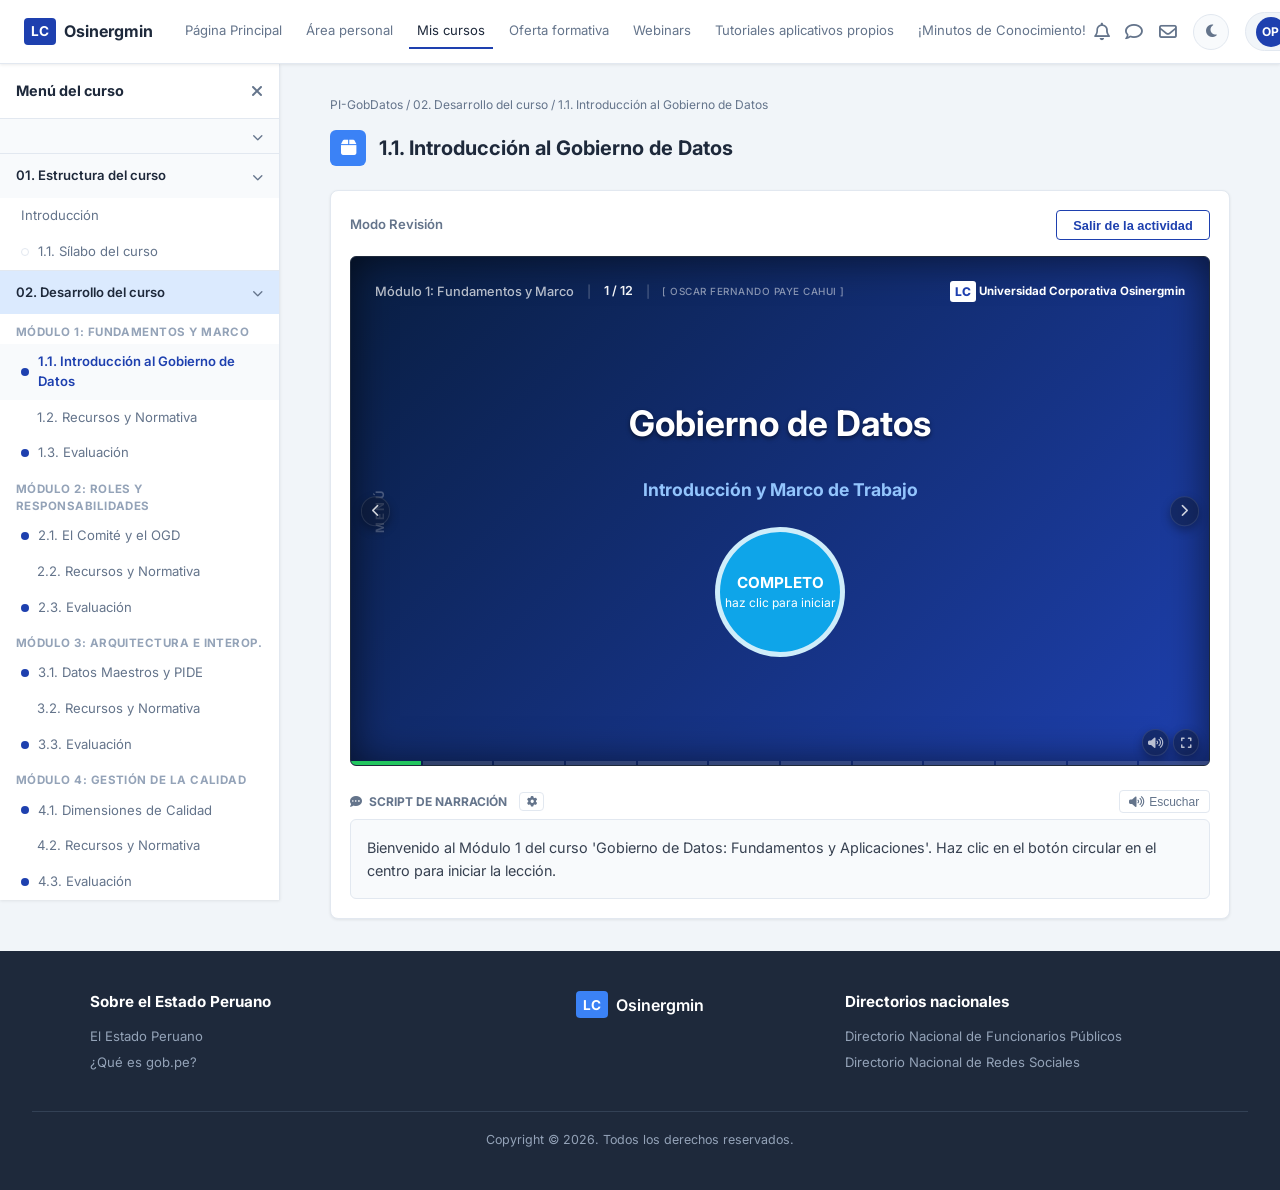
==== commit 0bb704cb: "Actualización general del curso" ====
--- a/index.html
+++ b/index.html
@@ -4,7 +4,7 @@
     <meta charset="UTF-8">
     <meta name="viewport" content="width=device-width, initial-scale=1.0">
     <title>Reproductor SCORM - Gobierno de Datos | Osinergmin</title>
-    <meta name="description" content="Reproductor interactivo SCORM para el curso de Estrategia y Gestión de Activos de Información - Universidad Corporativa Osinergmin.">
+    <meta name="description" content="Reproductor interactivo SCORM para el curso de Gobierno de Datos: Fundamentos y Aplicaciones - Universidad Corporativa Osinergmin.">
     <link rel="stylesheet" href="css/theme.css">
     <link rel="stylesheet" href="css/styles.css">
     <script src="js/theme.js"></script>
@@ -540,6 +540,35 @@
             outline: none;
         }
         .fullscreen-float-btn:hover {
+            background: rgba(15, 23, 42, 0.8);
+            border-color: rgba(255, 255, 255, 0.3);
+            color: #ffffff;
+            transform: scale(1.12);
+            box-shadow: 0 6px 15px rgba(0,0,0,0.5);
+        }
+
+        .tts-float-btn {
+            position: absolute;
+            right: 2.5rem;
+            bottom: 0.6rem;
+            width: 1.65rem;
+            height: 1.65rem;
+            border-radius: 50%;
+            background: rgba(15, 23, 42, 0.45);
+            border: 1px solid rgba(255, 255, 255, 0.1);
+            color: rgba(255, 255, 255, 0.7);
+            display: flex;
+            align-items: center;
+            justify-content: center;
+            cursor: pointer;
+            z-index: 100;
+            transition: all 0.2s cubic-bezier(0.4, 0, 0.2, 1);
+            font-size: 0.75rem;
+            box-shadow: 0 4px 10px rgba(0,0,0,0.3);
+            padding: 0;
+            outline: none;
+        }
+        .tts-float-btn:hover {
             background: rgba(15, 23, 42, 0.8);
             border-color: rgba(255, 255, 255, 0.3);
             color: #ffffff;
@@ -1555,7 +1584,10 @@
                     <button class="nav-arrow prev-arrow" onclick="prevSlide()"><i class="fa-solid fa-chevron-left"></i></button>
                     <button class="nav-arrow next-arrow" onclick="nextSlide()"><i class="fa-solid fa-chevron-right"></i></button>
 
-                    <!-- Floating Fullscreen Button -->
+                    <!-- TTS & Fullscreen Buttons -->
+                    <button class="tts-float-btn tts-btn" onclick="readCurrentScript()" title="Escuchar">
+                        <i class="fa-solid fa-volume-high"></i>
+                    </button>
                     <button class="fullscreen-float-btn" id="btn-fullscreen-slide" onclick="toggleFullscreen()" title="Pantalla completa">
                         <i class="fa-solid fa-expand"></i>
                     </button>
@@ -1568,7 +1600,13 @@
                 <!-- Narrator Script Section -->
                 <div class="script-section">
                     <div class="script-header">
-                        <i class="fa-solid fa-comment-dots"></i> Script de Narración (Mockup Temporal)
+                        <i class="fa-solid fa-comment-dots"></i> Script de Narración
+                        <button onclick="TTS.configure()" title="Configurar API Key" style="margin-left:0.4rem;background:transparent;border:1px solid var(--border-color);color:var(--text-secondary);border-radius:4px;padding:0.2rem 0.4rem;cursor:pointer;font-size:0.65rem;">
+                            <i class="fa-solid fa-gear"></i>
+                        </button>
+                        <button class="tts-btn" onclick="readCurrentScript()" title="Escuchar" style="margin-left:auto;background:transparent;border:1px solid var(--border-color);color:var(--text-secondary);border-radius:4px;padding:0.2rem 0.6rem;cursor:pointer;font-size:0.75rem;display:flex;align-items:center;gap:0.3rem;">
+                            <i class="fa-solid fa-volume-high"></i> Escuchar
+                        </button>
                     </div>
                     <div class="script-body" id="narrator-script">
                         Bienvenido al Módulo 1.
@@ -1608,7 +1646,12 @@
     <div class="footer-bottom">Copyright © 2026. Todos los derechos reservados.</div>
 </footer>
 
+<script src="js/tts.js"></script>
 <script>
+    function readCurrentScript() {
+        const scriptEl = document.getElementById('narrator-script');
+        if (scriptEl) TTS.toggle(scriptEl.textContent);
+    }
     // Slide show mock database for all 6 modules
     const modulesSlidesData = {
         "1": {
@@ -1621,7 +1664,7 @@
                     title: "Gobierno de Datos",
                     subtitle: "Introducción y Marco de Trabajo",
                     buttonText: "COMPLETO<br><span style='font-size:0.75rem;font-weight:normal;'>haz clic para iniciar</span>",
-                    script: "Bienvenido al Módulo 1 del curso 'Estrategia y Gestión de Activos de Información'. Haz clic en el botón circular en el centro para iniciar la lección."
+                    script: "Bienvenido al Módulo 1 del curso 'Gobierno de Datos: Fundamentos y Aplicaciones'. Haz clic en el botón circular en el centro para iniciar la lección."
                 },
                 {
                     type: "intro",
@@ -1860,7 +1903,7 @@
                     title: "Gobierno de Datos",
                     subtitle: "El Ecosistema Humano: Roles y Responsabilidades",
                     buttonText: "COMPLETO<br><span style='font-size:0.75rem;font-weight:normal;'>haz clic para iniciar</span>",
-                    script: "Bienvenido al Módulo 2 del curso 'Estrategia y Gestión de Activos de Información'. Haz clic en el botón circular en el centro para iniciar la lección sobre el Ecosistema Humano y sus roles."
+                    script: "Bienvenido al Módulo 2 del curso 'Gobierno de Datos: Fundamentos y Aplicaciones'. Haz clic en el botón circular en el centro para iniciar la lección sobre el Ecosistema Humano y sus roles."
                 },
                 {
                     type: "intro",
@@ -2088,42 +2131,48 @@
                     `,
                     script: "Es fundamental entender que el Oficial de Gobierno de Datos (OGD) no es el dueño absoluto de toda la información de la entidad. En realidad, actúa como el Director de una Orquesta Sinfónica: se asegura de que el Dueño, el Gestor y el Custodio sigan exactamente la misma partitura de calidad, pero él no toca ningún instrumento. Este rol está estrictamente respaldado por la Presidencia del Consejo de Ministros mediante las Resoluciones SGTD N° 001-2022 y 002-2023, y operativizado en Osinergmin a través de nuestro PI-59, exigiendo un reporte directo a la Alta Dirección. Asimismo, es el Comité de Gobierno y Transformación Digital de la entidad el encargado de aprobar formalmente el Plan de Acción de Gobierno de Datos. ¿Significa esto que crearemos nuevas burocracias o amenazaremos la cultura de la institución? Absolutamente no. Aquí aplicamos el principio de la Gobernanza de Datos No Invasiva. No estamos inventando puestos de trabajo adicionales; estamos identificando y formalizando las responsabilidades que ustedes, como colaboradores, ya ejercen sobre la información en su día a día. En palabras simples: si por tu función actual ya defines, produces o consumes datos, en la práctica ya eres un custodio. El modelo simplemente oficializa y reconoce tu rol para garantizar la trazabilidad y la transparencia en beneficio del ciudadano."
                 },
-                {
-                    type: "content",
-                    title: "Modelos Operativos de Gobierno",
-                    contentHtml: `
-                        <div class="comparison-container">
-                            <div class="comparison-box blue-theme" style="padding:0.8rem;">
-                                <h5 style="font-size:0.8rem;font-weight:700;margin:0 0 0.3rem 0;">Centralizado</h5>
-                                <p style="font-size:0.68rem;color:rgba(255,255,255,0.7);line-height:1.3;margin:0;">Una sola oficina dicta todas las directrices. Excelente para iniciar con baja madurez, pero genera cuellos de botella al escalar.</p>
-                            </div>
-                            <div class="comparison-box blue-theme" style="padding:0.8rem;">
-                                <h5 style="font-size:0.8rem;font-weight:700;margin:0 0 0.3rem 0;">Descentralizado</h5>
-                                <p style="font-size:0.68rem;color:rgba(255,255,255,0.7);line-height:1.3;margin:0;">Cada gerencia actúa con autonomía total. Ofrece máxima agilidad local, pero dificulta la integración y crea silos.</p>
-                            </div>
-                            <div class="comparison-box green-theme" style="padding:0.8rem;">
-                                <h5 style="font-size:0.8rem;font-weight:700;color:#10b981;margin:0 0 0.3rem 0;">Federado / Híbrido</h5>
-                                <p style="font-size:0.68rem;color:rgba(255,255,255,0.7);line-height:1.3;margin:0;">El modelo ideal. La oficina central define lineamientos comunes, pero cada gerencia los implementa con agilidad y flexibilidad local.</p>
-                            </div>
-                        </div>
-                    `,
-                    script: "Las entidades públicas adoptan modelos operativos para tomar decisiones sobre datos. Mientras el modelo centralizado da un fuerte control inicial y el descentralizado da rapidez a costa de consistencia, el modelo federado o híbrido es el recomendado por lograr un balance entre directrices corporativas y flexibilidad de cada gerencia."
-                },
+
                 {
                     type: "content",
                     title: "¿Quién cocina nuestros datos?",
                     contentHtml: `
-                        <div class="slide-visual-mockup" style="display:flex; flex-direction:column; align-items:center; text-align:center; padding:1.2rem;">
-                            <div class="slide-image-frame" style="width: 100%; max-width: 32rem; height: 15rem; margin-bottom: 0.6rem;">
-                                <img src="imagenes/modulo-02/granja-mesa.png" alt="De la Granja a la Mesa">
-                            </div>
-                            <h4 style="font-size:1.15rem;color:#f59e0b;font-weight:700;margin-bottom:0.4rem;text-transform:uppercase;letter-spacing:1px;">¿Quién cocina nuestros datos?</h4>
-                            <p style="font-size:0.82rem;line-height:1.5;color:rgba(255,255,255,0.95);margin:0;max-width:90%;text-align:justify;">
-                                La cadena de suministro de datos relaciona los roles del negocio y técnicos. El Negocio (el dueño de la granja) define las reglas de calidad y el propósito del dato, mientras que TI (el camión distribuidor) se encarga de transportarlo y almacenarlo con seguridad en los servidores, sin ser dueño de su significado.
-                            </p>
+                        <div style="display:flex;flex-direction:column;align-items:center;width:100%;color:white;font-size:0.75rem;gap:0.6rem;">
+                            <h4 style="font-size:1rem;color:#f59e0b;font-weight:700;margin:0;text-transform:uppercase;letter-spacing:1px;">¿Quién cocina nuestros datos?</h4>
+                            <div style="display:flex;align-items:center;justify-content:center;gap:0;width:100%;max-width:38rem;">
+                                <div style="display:flex;flex-direction:column;align-items:center;gap:0.25rem;flex:1;">
+                                    <div style="background:rgba(251,191,36,0.12);border:2px solid #f59e0b;border-radius:50%;width:3.8rem;height:3.8rem;display:flex;align-items:center;justify-content:center;">
+                                        <i class="fa-solid fa-wheat-awn" style="font-size:1.6rem;color:#fbbf24;"></i>
+                                    </div>
+                                    <div style="font-weight:700;color:#fbbf24;font-size:0.6rem;text-transform:uppercase;">🌾 Granja (Negocio)</div>
+                                    <div style="font-size:0.5rem;color:rgba(255,255,255,0.6);text-align:center;max-width:6rem;line-height:1.3;">Define reglas de calidad y el propósito del dato</div>
+                                </div>
+                                <div style="display:flex;align-items:center;justify-content:center;flex-shrink:0;width:2rem;">
+                                    <i class="fa-solid fa-arrow-right" style="color:rgba(255,255,255,0.25);font-size:1.1rem;"></i>
+                                </div>
+                                <div style="display:flex;flex-direction:column;align-items:center;gap:0.25rem;flex:1;">
+                                    <div style="background:rgba(59,130,246,0.12);border:2px solid #3b82f6;border-radius:50%;width:3.8rem;height:3.8rem;display:flex;align-items:center;justify-content:center;">
+                                        <i class="fa-solid fa-truck" style="font-size:1.6rem;color:#60a5fa;"></i>
+                                    </div>
+                                    <div style="font-weight:700;color:#60a5fa;font-size:0.6rem;text-transform:uppercase;">🚚 Transporte (TI)</div>
+                                    <div style="font-size:0.5rem;color:rgba(255,255,255,0.6);text-align:center;max-width:6rem;line-height:1.3;">Gestiona almacenamiento, respaldos y accesos</div>
+                                </div>
+                                <div style="display:flex;align-items:center;justify-content:center;flex-shrink:0;width:2rem;">
+                                    <i class="fa-solid fa-arrow-right" style="color:rgba(255,255,255,0.25);font-size:1.1rem;"></i>
+                                </div>
+                                <div style="display:flex;flex-direction:column;align-items:center;gap:0.25rem;flex:1;">
+                                    <div style="background:rgba(16,185,129,0.12);border:2px solid #10b981;border-radius:50%;width:3.8rem;height:3.8rem;display:flex;align-items:center;justify-content:center;">
+                                        <i class="fa-solid fa-utensils" style="font-size:1.6rem;color:#34d399;"></i>
+                                    </div>
+                                    <div style="font-weight:700;color:#34d399;font-size:0.6rem;text-transform:uppercase;">🍽️ Mesa (Consumidor)</div>
+                                    <div style="font-size:0.5rem;color:rgba(255,255,255,0.6);text-align:center;max-width:6rem;line-height:1.3;">Usuario final / Ciudadano beneficiado</div>
+                                </div>
+                            </div>
+                            <div style="width:100%;max-width:36rem;background:rgba(255,255,255,0.04);border:1px solid rgba(255,255,255,0.08);border-radius:8px;padding:0.4rem 0.6rem;text-align:center;font-size:0.58rem;color:rgba(255,255,255,0.75);line-height:1.4;">
+                                <strong style="color:#f59e0b;">Lección clave:</strong> TI no es dueño del significado del dato. Solo el Negocio (Dueño/Gestor) define las reglas de calidad y el propósito.
+                            </div>
                         </div>
                     `,
-                    script: "Para entender los roles de gobernanza, utilicemos la analogía de la preparación de alimentos. Aquí vemos el viaje del dato de la granja a la mesa, asociando los roles del restaurante con la gobernanza: el productor de ingredientes es el Negocio que define las reglas, y el transportista es TI que solo gestiona la infraestructura."
+                    script: "Para entender los roles de gobernanza, utilicemos la analogía de la preparación de alimentos. Así como el productor de ingredientes es el Negocio que define las reglas del dato, el transportista es TI que solo gestiona la infraestructura sin ser dueño de su significado. El consumidor final es el ciudadano que recibe el servicio."
                 },
                 {
                     type: "content",
@@ -2250,17 +2299,30 @@
                     type: "content",
                     title: "Eligiendo nuestro Modelo Operativo",
                     contentHtml: `
-                        <div class="slide-visual-mockup" style="display:flex; flex-direction:column; align-items:center; text-align:center; padding:1.2rem;">
-                            <div class="slide-image-frame" style="width: 100%; max-width: 32rem; height: 15rem; margin-bottom: 0.6rem;">
-                                <img src="imagenes/modulo-02/modelos-operativos.png" alt="Modelos Operativos de Gobernanza">
-                            </div>
-                            <h4 style="font-size:1.15rem;color:#c084fc;font-weight:700;margin-bottom:0.4rem;text-transform:uppercase;letter-spacing:1px;">Eligiendo nuestro Modelo Operativo</h4>
-                            <p style="font-size:0.82rem;line-height:1.5;color:rgba(255,255,255,0.95);margin:0;max-width:90%;text-align:justify;">
-                                El Gobierno de Datos requiere definir cómo se toman decisiones organizacionales. El modelo centralizado concentra el control en una oficina; el descentralizado da autonomía total a las gerencias a costa de la integración; y el federado (híbrido) equilibra directrices corporativas con flexibilidad e implementación local.
-                            </p>
+                        <div style="display:flex;flex-direction:column;gap:0.5rem;width:100%;color:white;font-size:0.75rem;">
+                            <div style="display:flex;gap:0.4rem;align-items:stretch;">
+                                <div style="flex:1;background:rgba(59,130,246,0.06);border:1px solid rgba(59,130,246,0.25);border-radius:8px;padding:0.5rem 0.4rem;display:flex;flex-direction:column;align-items:center;text-align:center;gap:0.3rem;">
+                                    <i class="fa-solid fa-building-columns" style="font-size:1.3rem;color:#60a5fa;"></i>
+                                    <div style="font-weight:700;color:#60a5fa;font-size:0.7rem;text-transform:uppercase;letter-spacing:0.5px;">Centralizado</div>
+                                    <div style="font-size:0.55rem;color:rgba(255,255,255,0.75);line-height:1.35;">Una sola oficina dicta todas las directrices. Excelente para iniciar con baja madurez, pero genera cuellos de botella al escalar.</div>
+                                    <div style="margin-top:auto;font-size:0.5rem;color:rgba(239,68,68,0.6);font-weight:600;">⚠️ Cuello de botella</div>
+                                </div>
+                                <div style="flex:1;background:rgba(245,158,11,0.06);border:1px solid rgba(245,158,11,0.25);border-radius:8px;padding:0.5rem 0.4rem;display:flex;flex-direction:column;align-items:center;text-align:center;gap:0.3rem;">
+                                    <i class="fa-solid fa-sitemap" style="font-size:1.3rem;color:#fbbf24;"></i>
+                                    <div style="font-weight:700;color:#fbbf24;font-size:0.7rem;text-transform:uppercase;letter-spacing:0.5px;">Descentralizado</div>
+                                    <div style="font-size:0.55rem;color:rgba(255,255,255,0.75);line-height:1.35;">Cada gerencia actúa con autonomía total. Ofrece máxima agilidad local, pero dificulta la integración y crea silos.</div>
+                                    <div style="margin-top:auto;font-size:0.5rem;color:rgba(239,68,68,0.6);font-weight:600;">⚠️ Silos de información</div>
+                                </div>
+                                <div style="flex:1;background:rgba(16,185,129,0.06);border:2px solid #10b981;border-radius:8px;padding:0.5rem 0.4rem;display:flex;flex-direction:column;align-items:center;text-align:center;gap:0.3rem;">
+                                    <i class="fa-solid fa-scale-balanced" style="font-size:1.3rem;color:#34d399;"></i>
+                                    <div style="font-weight:700;color:#34d399;font-size:0.7rem;text-transform:uppercase;letter-spacing:0.5px;">Federado / Híbrido ⭐</div>
+                                    <div style="font-size:0.55rem;color:rgba(255,255,255,0.75);line-height:1.35;">El modelo ideal. La oficina central define lineamientos comunes, pero cada gerencia los implementa con agilidad y flexibilidad local.</div>
+                                    <div style="margin-top:auto;font-size:0.5rem;color:#34d399;font-weight:700;">✅ Modelo recomendado</div>
+                                </div>
+                            </div>
                         </div>
                     `,
-                    script: "A continuación, se presenta la comparación de los enfoques Centralizado, Descentralizado y Federado o Híbrido, que es el recomendado por lograr un balance entre directrices corporativas y flexibilidad local en Osinergmin."
+                    script: "Al elegir un modelo operativo debemos balancear control central vs. autonomía local. El modelo federado o híbrido es el recomendado porque permite directrices unificadas desde la oficina de gobierno de datos, mientras cada gerencia mantiene la agilidad para implementar según su realidad."
                 },
                 {
                     type: "dragdrop",
@@ -2363,30 +2425,55 @@
                     type: "content",
                     title: "Construyendo las Tuberías y la Caja de Herramientas",
                     contentHtml: `
-                        <div style="display:flex;flex-direction:column;gap:0.5rem;width:100%;color:white;font-size:0.75rem;">
-                            <div style="display:grid;grid-template-columns:repeat(3, 1fr);gap:0.5rem;">
-                                <div style="background:rgba(56,189,248,0.08);border:1px solid rgba(56,189,248,0.2);border-radius:5px;padding:0.5rem;text-align:center;">
-                                    <strong style="color:#38bdf8;font-size:0.7rem;text-transform:uppercase;">PIDE</strong>
-                                    <div style="font-size:0.6rem;color:rgba(255,255,255,0.7);margin-top:0.15rem;">Intercambio seguro en tiempo real mediante APIs.</div>
-                                </div>
-                                <div style="background:rgba(16,185,129,0.08);border:1px solid rgba(16,185,129,0.2);border-radius:5px;padding:0.5rem;text-align:center;">
-                                    <strong style="color:#10b981;font-size:0.7rem;text-transform:uppercase;">PNDA</strong>
-                                    <div style="font-size:0.6rem;color:rgba(255,255,255,0.7);margin-top:0.15rem;">Publicación de datos abiertos para la ciudadanía.</div>
-                                </div>
-                                <div style="background:rgba(168,85,247,0.08);border:1px solid rgba(168,85,247,0.2);border-radius:5px;padding:0.5rem;text-align:center;">
-                                    <strong style="color:#c084fc;font-size:0.7rem;text-transform:uppercase;">GeoPerú</strong>
-                                    <div style="font-size:0.6rem;color:rgba(255,255,255,0.7);margin-top:0.15rem;">Plataforma nacional de análisis geográfico y territorial.</div>
-                                </div>
-                            </div>
-                            <div style="background:rgba(255,255,255,0.03);border:1px solid rgba(255,255,255,0.08);border-radius:5px;padding:0.5rem 0.7rem;line-height:1.35;">
-                                Para que los sistemas conversen, identificamos <strong>Datos Maestros</strong> (DNI en RENIEC, RUC en SUNAT) y usamos herramientas conceptuales: 
-                                el <strong>Glosario de Negocio</strong> (definición simple), el <strong>Diccionario de Datos</strong> (parámetros técnicos SQL), 
-                                el <strong>Catálogo de Datos</strong> (portal de búsqueda) y el <strong>Linaje de Datos</strong> (trazabilidad).
-                                Asimismo, el estándar internacional <strong>DAMA-DMBOK2</strong> recomienda un diseño de integración <strong>Hub-and-Spoke</strong> (centro y radios) frente al Punto a Punto (Point-to-Point) para consolidar los datos compartidos y reducir la complejidad de las interfaces.
+                        <div style="display:flex;flex-direction:column;gap:0.5rem;width:100%;color:white;font-size:0.7rem;">
+                            <div style="background:rgba(239,68,68,0.08);border:1px solid rgba(239,68,68,0.2);border-radius:5px;padding:0.45rem 0.6rem;display:flex;align-items:center;gap:0.4rem;">
+                                <i class="fa-solid fa-gavel" style="color:#ef4444;font-size:0.8rem;"></i>
+                                <div><strong style="color:#fca5a5;">DL N° 1246</strong> — Principio de <strong style="color:#fca5a5;">"Una Sola Vez"</strong>: prohibido exigir al ciudadano documentos que el Estado ya posee.</div>
+                            </div>
+                            <div style="display:grid;grid-template-columns:repeat(3, 1fr);gap:0.4rem;">
+                                <div style="background:rgba(56,189,248,0.08);border:1px solid rgba(56,189,248,0.2);border-radius:5px;padding:0.4rem;text-align:center;">
+                                    <strong style="color:#38bdf8;font-size:0.65rem;text-transform:uppercase;">PIDE</strong>
+                                    <div style="font-size:0.55rem;color:rgba(255,255,255,0.7);margin-top:0.1rem;">Intercambio seguro en tiempo real mediante APIs con formato <strong>JSON / XML</strong>.</div>
+                                </div>
+                                <div style="background:rgba(16,185,129,0.08);border:1px solid rgba(16,185,129,0.2);border-radius:5px;padding:0.4rem;text-align:center;">
+                                    <strong style="color:#10b981;font-size:0.65rem;text-transform:uppercase;">PNDA</strong>
+                                    <div style="font-size:0.55rem;color:rgba(255,255,255,0.7);margin-top:0.1rem;">Publicación de datos abiertos para la ciudadanía en CSV/JSON.</div>
+                                </div>
+                                <div style="background:rgba(168,85,247,0.08);border:1px solid rgba(168,85,247,0.2);border-radius:5px;padding:0.4rem;text-align:center;">
+                                    <strong style="color:#c084fc;font-size:0.65rem;text-transform:uppercase;">GeoPerú</strong>
+                                    <div style="font-size:0.55rem;color:rgba(255,255,255,0.7);margin-top:0.1rem;">Plataforma nacional de análisis geográfico y territorial.</div>
+                                </div>
+                            </div>
+                            <div style="background:rgba(255,255,255,0.03);border:1px solid rgba(255,255,255,0.08);border-radius:5px;padding:0.45rem 0.6rem;line-height:1.35;">
+                                <strong>Datos Maestros del Estado:</strong> Nuestros sistemas consultan el <strong>DNI</strong> directamente a <i class="fa-solid fa-building-columns" style="color:#38bdf8;"></i> <strong>RENIEC</strong>, el <strong>RUC</strong> a <i class="fa-solid fa-building-columns" style="color:#10b981;"></i> <strong>SUNAT</strong> y el <strong>Ubigeo</strong> a <i class="fa-solid fa-building-columns" style="color:#c084fc;"></i> <strong>INEI</strong>, todo a través de la PIDE con APIs.
+                            </div>
+                            <div style="background:rgba(245,158,11,0.06);border:1px solid rgba(245,158,11,0.15);border-radius:5px;padding:0.45rem 0.6rem;line-height:1.35;">
+                                <strong style="color:#fcd34d;">Nuestra Caja de Herramientas (PI-59):</strong> Los datos son como libros en una biblioteca:
+                                <div style="display:grid;grid-template-columns:repeat(2,1fr);gap:0.3rem;margin-top:0.3rem;">
+                                    <div style="background:rgba(255,255,255,0.04);border-radius:4px;padding:0.25rem 0.4rem;display:flex;align-items:center;gap:0.35rem;">
+                                        <i class="fa-solid fa-book" style="color:#38bdf8;font-size:0.7rem;"></i>
+                                        <div><strong style="color:#38bdf8;">Glosario</strong> — el acuerdo del idioma común.</div>
+                                    </div>
+                                    <div style="background:rgba(255,255,255,0.04);border-radius:4px;padding:0.25rem 0.4rem;display:flex;align-items:center;gap:0.35rem;">
+                                        <i class="fa-solid fa-clipboard-list" style="color:#10b981;font-size:0.7rem;"></i>
+                                        <div><strong style="color:#10b981;">Diccionario</strong> — la ficha técnica de los datos.</div>
+                                    </div>
+                                    <div style="background:rgba(255,255,255,0.04);border-radius:4px;padding:0.25rem 0.4rem;display:flex;align-items:center;gap:0.35rem;">
+                                        <i class="fa-solid fa-magnifying-glass" style="color:#c084fc;font-size:0.7rem;"></i>
+                                        <div><strong style="color:#c084fc;">Catálogo</strong> — el buscador de activos.</div>
+                                    </div>
+                                    <div style="background:rgba(255,255,255,0.04);border-radius:4px;padding:0.25rem 0.4rem;display:flex;align-items:center;gap:0.35rem;">
+                                        <i class="fa-solid fa-passport" style="color:#f59e0b;font-size:0.7rem;"></i>
+                                        <div><strong style="color:#f59e0b;">Linaje</strong> — el pasaporte del dato.</div>
+                                    </div>
+                                </div>
+                            </div>
+                            <div style="background:rgba(255,255,255,0.03);border:1px solid rgba(255,255,255,0.08);border-radius:5px;padding:0.35rem 0.6rem;line-height:1.3;font-size:0.65rem;">
+                                <i class="fa-solid fa-diagram-project" style="color:#38bdf8;"></i> El estándar <strong>DAMA-DMBOK2</strong> recomienda el diseño <strong>Hub-and-Spoke</strong> (centro y radios) frente a conexiones punto a punto, reduciendo la complejidad técnica.
                             </div>
                         </div>
                     `,
-                    script: "Para que la información fluya sin silos, aplicamos el Decreto Legislativo 1246 y el principio de 'Una sola vez', usando la PIDE para interoperar Datos Maestros mediante APIs. Para entendernos, nuestra caja de herramientas incluye: el Glosario de Negocio para definiciones humanas, el Diccionario de Datos para formatos técnicos, el Catálogo como biblioteca y el Linaje como mapa del viaje del dato. Además, el estándar DMBOK2 nos enseña que para conectar estos sistemas debemos preferir una arquitectura Hub-and-Spoke o de centro y radios, evitando el caos de conexiones directas punto a punto."
+                    script: "Para que el gobierno de datos funcione, necesitamos conectar la teoría con la arquitectura real. En el Perú, la interoperabilidad no es solo una buena idea, es un mandato. El Decreto Legislativo N° 1246 establece el principio de simplificación administrativa o el principio de 'Una Sola Vez'. Esto significa que está estrictamente prohibido exigirle al ciudadano un documento físico cuya información el Estado ya posee en sus bases de datos. No podemos seguir utilizando al ciudadano como nuestro mensajero no remunerado. Para lograrlo, utilizamos la Plataforma de Interoperabilidad del Estado (PIDE). Piensen en la PIDE como un sistema de carreteras digitales seguras. A través de estas carreteras, nuestros sistemas se comunican mediante conectores llamados APIs, utilizando formatos de texto universales y ligeros como JSON o XML. ¿Y qué viaja por estas carreteras? Principalmente Datos Maestros. Los datos maestros son la versión única, oficial y central de una entidad. Por ejemplo, en Osinergmin no inventamos la identidad de una persona; si necesitamos validarla, nuestro sistema consulta el DNI directamente a RENIEC, quien es el dueño oficial de ese dato maestro. Si validamos una empresa, consultamos el RUC a SUNAT, y para ubicar un distrito, usamos el Ubigeo oficial del INEI. Finalmente, para gobernar todo este flujo dentro de Osinergmin, nuestro Procedimiento Interno PI-59 nos exige organizar nuestra propia 'Caja de Herramientas'. Imaginen que los datos son libros en una inmensa biblioteca: El Glosario de Negocio es el acuerdo que define qué significa cada término para que todos hablemos el mismo idioma. El Diccionario de Datos es la ficha técnica que describe la estructura, el tipo de formato y las reglas de esos datos. El Catálogo de Datos es el sistema de búsqueda interactivo que nos permite saber exactamente qué información tenemos disponible y quién es el responsable. Y el Linaje de Datos (Data Lineage) es el 'pasaporte' del dato: nos cuenta la historia de dónde nació la información, cómo se transformó y por qué sistemas viajó hasta llegar a nuestro reporte final."
                 },
                 {
                     type: "content",
@@ -2726,31 +2813,40 @@
                     type: "content",
                     title: "La Calidad y el Impacto en el Ciudadano",
                     contentHtml: `
-                        <div class="content-split">
-                            <div class="content-split-left" style="background:rgba(239,68,68,0.1);border-color:rgba(239,68,68,0.25);">
-                                <i class="fa-solid fa-trash-can" style="font-size:2.8rem;color:#ef4444;margin-bottom:0.5rem;"></i>
-                                <div style="font-weight:bold;color:#ef4444;font-size:0.85rem;text-transform:uppercase;">Efecto GIGO</div>
-                                <div style="font-size:0.65rem;color:rgba(255,255,255,0.7);margin-top:0.2rem;">Garbage In, Garbage Out. Si ingresamos basura, las políticas públicas serán basura.</div>
-                            </div>
-                            <div class="content-split-right">
+                        <div class="content-split" style="gap:0.5rem;">
+                            <div class="content-split-left" style="background:rgba(59,130,246,0.08);border-color:rgba(59,130,246,0.2);display:flex;flex-direction:column;align-items:center;justify-content:center;text-align:center;gap:0.35rem;">
+                                <i class="fa-solid fa-water" style="font-size:2.5rem;color:#60a5fa;"></i>
+                                <div style="font-weight:bold;color:#60a5fa;font-size:0.85rem;text-transform:uppercase;">Analogía: Planta de Tratamiento</div>
+                                <div style="font-size:0.65rem;color:rgba(255,255,255,0.75);line-height:1.4;max-width:90%;">
+                                    Tú no beberías agua directamente de un río turbio ni se la darías a tu familia. Necesitas una planta de tratamiento (el Programa Institucional de Calidad) para filtrarla. Los datos son iguales: requieren filtros antes de ser consumidos por la Alta Dirección o los ciudadanos.
+                                </div>
+                                <div style="display:flex;gap:0.3rem;font-size:0.55rem;flex-wrap:wrap;justify-content:center;">
+                                    <span style="background:rgba(96,165,250,0.15);padding:0.15rem 0.4rem;border-radius:4px;">🌊 Río turbio</span>
+                                    <span style="color:rgba(255,255,255,0.3);font-size:0.7rem;">→</span>
+                                    <span style="background:rgba(16,185,129,0.15);padding:0.15rem 0.4rem;border-radius:4px;">🧪 Planta (PI-59)</span>
+                                    <span style="color:rgba(255,255,255,0.3);font-size:0.7rem;">→</span>
+                                    <span style="background:rgba(251,191,36,0.15);padding:0.15rem 0.4rem;border-radius:4px;">🚰 Agua potable</span>
+                                </div>
+                            </div>
+                            <div class="content-split-right" style="display:flex;flex-direction:column;gap:0.4rem;">
                                 <div class="list-card" style="padding:0.5rem 0.7rem;">
-                                    <i class="fa-solid fa-car-on" style="color:#38bdf8;"></i>
+                                    <i class="fa-solid fa-file-shield" style="color:#38bdf8;"></i>
                                     <div>
-                                        <div class="list-card-title" style="font-size:0.75rem;">Garantías de Calidad</div>
-                                        <div style="color:rgba(255,255,255,0.7);font-size:0.68rem;">Al igual que exiges fiabilidad en un coche nuevo, debemos asegurar completitud, exactitud, consistencia, validez, puntualidad e integridad en los datos.</div>
+                                        <div class="list-card-title" style="font-size:0.75rem;">Programa Institucional de Calidad (PI-59)</div>
+                                        <div style="color:rgba(255,255,255,0.7);font-size:0.68rem;">Alineado a ISO/IEC 25000 y al Eje 2 de la Estrategia Nacional de Gobierno de Datos 2026-2030. Nuestro procedimiento que asegura la calidad desde el origen.</div>
                                     </div>
                                 </div>
                                 <div class="list-card" style="padding:0.5rem 0.7rem;">
                                     <i class="fa-solid fa-user-xmark" style="color:#ef4444;"></i>
                                     <div>
                                         <div class="list-card-title" style="font-size:0.75rem;">Impacto en el Ciudadano</div>
-                                        <div style="color:rgba(255,255,255,0.7);font-size:0.68rem;">Un simple error de tipeo en un DNI o nombre en un padrón de asistencia bloquea la entrega de bonos, afectando directamente al administrado.</div>
+                                        <div style="color:rgba(255,255,255,0.7);font-size:0.68rem;">Coordenadas erróneas envían inspectores a lugares equivocados; un nombre mal escrito en un padrón bloquea el cobro de un bono. La mala calidad no es un problema informático, es un problema de servicio público.</div>
                                     </div>
                                 </div>
                             </div>
                         </div>
                     `,
-                    script: "La fiabilidad de los datos es vital bajo el Eje 2 de la Estrategia Nacional y el estándar ISO 25000. Si ingresamos datos erróneos en origen, las decisiones resultantes también fallarán (efecto GIGO). En Osinergmin, una mala calidad no es solo un error técnico; se traduce en un trámite ciudadano bloqueado o un beneficio perdido."
+                    script: "Tener datos almacenados no sirve de nada si estos están contaminados. Por ello, el Eje 2 de la Estrategia Nacional de Gobierno de Datos 2026-2030 nos exige asegurar la calidad de la información desde su origen. En Osinergmin, alineamos nuestro esfuerzo a la norma internacional ISO/IEC 25000 y lo aterrizamos en nuestro propio Programa Institucional de Calidad de Datos a través del procedimiento PI-59. ¿Por qué somos tan estrictos con esto? Porque los errores de datos impactan directamente en el ciudadano. Imagina que enviamos inspectores a una planta basándonos en coordenadas erróneas, o que un ciudadano no puede cobrar un beneficio porque su nombre está mal escrito en nuestra base de datos. La mala calidad no es un problema informático; es un problema de servicio público."
                 },
                 {
                     type: "content",
@@ -2760,7 +2856,7 @@
                             <div style="flex:1;background:rgba(255,255,255,0.03);border:1px solid rgba(255,255,255,0.08);border-radius:6px;padding:0.6rem;display:flex;flex-direction:column;gap:0.4rem;font-size:0.75rem;">
                                 <strong style="color:#38bdf8;text-transform:uppercase;font-size:0.7rem;">Controles Clave</strong>
                                 <div><strong>La Validez:</strong> Detectar errores operativos al introducir los datos manualmente.</div>
-                                <div><strong>La Coherencia:</strong> Asegurar que el dato coincida en todos los sistemas.</div>
+                                <div><strong>La Consistencia:</strong> Asegurar que el dato coincida en todos los sistemas.</div>
                                 <div><strong>La Integridad:</strong> Monitorear posibles errores técnicos durante la transferencia.</div>
                             </div>
                             <div style="flex:1.2;background:rgba(255,255,255,0.03);border:1px solid rgba(255,255,255,0.08);border-radius:6px;padding:0.6rem;display:flex;flex-direction:column;gap:0.4rem;font-size:0.75rem;">
@@ -2777,7 +2873,7 @@
                     title: "¿Conducirías a ciegas? El Impacto de la Mala Calidad",
                     contentHtml: `
                         <div class="slide-visual-mockup" style="display:flex; flex-direction:column; align-items:center; text-align:center; padding:1.2rem;">
-                            <div class="slide-image-frame" style="width: 100%; max-width: 22rem; height: 9rem; margin-bottom: 0.6rem;">
+                            <div class="slide-image-frame" style="width: 100%; max-width: 30rem; height: 16rem; margin-bottom: 0.6rem;">
                                 <img src="imagenes/modulo-04/coche-calidad.png" alt="¿Conducirías a ciegas?">
                             </div>
                             <h4 style="font-size:1.15rem;color:#f59e0b;font-weight:700;margin-bottom:0.4rem;text-transform:uppercase;letter-spacing:1px;">¿Conducirías a ciegas? El Impacto de la Mala Calidad</h4>
@@ -2792,24 +2888,78 @@
                     type: "content",
                     title: "El Tablero de la Calidad (Dimensiones)",
                     contentHtml: `
-                        <div class="slide-visual-mockup" style="display:flex; flex-direction:column; align-items:center; text-align:center; padding:1.2rem;">
-                            <div class="slide-image-frame" style="width: 100%; max-width: 22rem; height: 9rem; margin-bottom: 0.6rem;">
-                                <img src="imagenes/modulo-04/panel-medidores.png" alt="El Tablero de la Calidad">
-                            </div>
-                            <h4 style="font-size:1.15rem;color:#10b981;font-weight:700;margin-bottom:0.4rem;text-transform:uppercase;letter-spacing:1px;">El Tablero de la Calidad (Dimensiones)</h4>
-                            <p style="font-size:0.82rem;line-height:1.5;color:rgba(255,255,255,0.95);margin:0;max-width:90%;text-align:justify;">
-                                Todo dato estratégico debe pasar la revisión de nuestros medidores: ¿Es exacto y completo? ¿Cumple con la validez de formato (ej. RUC de 11 dígitos)? ¿Mantiene su integridad y coherencia lógica al viajar por los distintos sistemas de la entidad?
-                            </p>
+                        <style>
+                        @keyframes dimPulse { 0%,100% { border-color:#3b82f6; } 50% { border-color:#10b981; } }
+                        .dim-caso-selected { border-color:#60a5fa !important; background:rgba(96,165,250,0.12) !important; box-shadow:0 0 10px rgba(96,165,250,0.3); }
+                        </style>
+                        <div style="display:flex;flex-direction:column;gap:0.5rem;width:100%;color:white;font-size:0.75rem;">
+                            <!-- 6 Dimension cards grid -->
+                            <div style="display:grid;grid-template-columns:1fr 1fr 1fr;gap:0.3rem;">
+                                <div style="background:rgba(99,102,241,0.08);border:1px solid rgba(99,102,241,0.2);border-radius:6px;padding:0.3rem 0.4rem;text-align:left;">
+                                    <div style="font-weight:700;color:#818cf8;font-size:0.6rem;text-transform:uppercase;margin-bottom:0.15rem;">🔍 Exactitud</div>
+                                    <div style="font-size:0.55rem;color:rgba(255,255,255,0.7);">¿El dato refleja la realidad?<br><span style="color:rgba(255,255,255,0.35);font-style:italic;">Ej: Coordenadas de estación apuntan al mar en vez de su ubicación real.</span></div>
+                                </div>
+                                <div style="background:rgba(16,185,129,0.08);border:1px solid rgba(16,185,129,0.2);border-radius:6px;padding:0.3rem 0.4rem;text-align:left;">
+                                    <div style="font-weight:700;color:#34d399;font-size:0.6rem;text-transform:uppercase;margin-bottom:0.15rem;">📋 Completitud</div>
+                                    <div style="font-size:0.55rem;color:rgba(255,255,255,0.7);">¿Falta algún campo obligatorio?<br><span style="color:rgba(255,255,255,0.35);font-style:italic;">Ej: Expediente de reclamo sin número de teléfono de contacto.</span></div>
+                                </div>
+                                <div style="background:rgba(245,158,11,0.08);border:1px solid rgba(245,158,11,0.2);border-radius:6px;padding:0.3rem 0.4rem;text-align:left;">
+                                    <div style="font-weight:700;color:#fbbf24;font-size:0.6rem;text-transform:uppercase;margin-bottom:0.15rem;">🔗 Consistencia</div>
+                                    <div style="font-size:0.55rem;color:rgba(255,255,255,0.7);">¿El dato coincide en todos los sistemas?<br><span style="color:rgba(255,255,255,0.35);font-style:italic;">Ej: Operador "Habilitado" en Fiscalización pero "Inactivo" en Administración.</span></div>
+                                </div>
+                                <div style="background:rgba(239,68,68,0.08);border:1px solid rgba(239,68,68,0.2);border-radius:6px;padding:0.3rem 0.4rem;text-align:left;">
+                                    <div style="font-weight:700;color:#f87171;font-size:0.6rem;text-transform:uppercase;margin-bottom:0.15rem;">⏱️ Oportunidad</div>
+                                    <div style="font-size:0.55rem;color:rgba(255,255,255,0.7);">¿El dato está disponible a tiempo para decidir?<br><span style="color:rgba(255,255,255,0.35);font-style:italic;">Ej: Precio de combustibles de hace 3 años para un análisis actual.</span></div>
+                                </div>
+                                <div style="background:rgba(168,85,247,0.08);border:1px solid rgba(168,85,247,0.2);border-radius:6px;padding:0.3rem 0.4rem;text-align:left;">
+                                    <div style="font-weight:700;color:#a78bfa;font-size:0.6rem;text-transform:uppercase;margin-bottom:0.15rem;">✅ Validez</div>
+                                    <div style="font-size:0.55rem;color:rgba(255,255,255,0.7);">¿El formato y tipo son correctos?<br><span style="color:rgba(255,255,255,0.35);font-style:italic;">Ej: RUC registrado con solo 5 dígitos en vez de 11.</span></div>
+                                </div>
+                                <div style="background:rgba(236,72,153,0.08);border:1px solid rgba(236,72,153,0.2);border-radius:6px;padding:0.3rem 0.4rem;text-align:left;">
+                                    <div style="font-weight:700;color:#f472b6;font-size:0.6rem;text-transform:uppercase;margin-bottom:0.15rem;">👥 Unicidad</div>
+                                    <div style="font-size:0.55rem;color:rgba(255,255,255,0.7);">¿Hay registros duplicados?<br><span style="color:rgba(255,255,255,0.35);font-style:italic;">Ej: Una misma estación de servicio aparece 2 veces con IDs distintos.</span></div>
+                                </div>
+                            </div>
+                            <!-- Interactive: Diagnóstico de Dimensiones -->
+                            <div style="width:100%;background:rgba(15,23,42,0.5);border:2px dashed rgba(59,130,246,0.3);border-radius:8px;padding:0.5rem;text-align:center;margin-top:0.15rem;">
+                                <div style="font-size:0.6rem;color:#60a5fa;font-weight:700;text-transform:uppercase;margin-bottom:0.3rem;">🧪 Diagnóstico Rápido: ¿Qué dimensión falla?</div>
+                                <div style="display:flex;gap:0.4rem;justify-content:center;flex-wrap:wrap;margin-bottom:0.4rem;">
+                                    <div id="dim-caso-a" class="dim-caso" style="flex:1;min-width:7rem;max-width:8.5rem;padding:0.3rem;background:rgba(255,255,255,0.04);border:1px solid rgba(255,255,255,0.15);border-radius:6px;cursor:pointer;transition:all 0.3s;font-size:0.55rem;" onclick="window.seleccionarCaso('A')">
+                                        <div style="font-weight:700;color:#f8fafc;margin-bottom:0.2rem;font-size:0.6rem;">📄 Caso A</div>
+                                        <div style="color:rgba(255,255,255,0.7);font-size:0.5rem;line-height:1.3;">El formulario web de registro de estaciones permite guardar el campo "RUC" aunque tenga solo 5 dígitos.</div>
+                                    </div>
+                                    <div id="dim-caso-b" class="dim-caso" style="flex:1;min-width:7rem;max-width:8.5rem;padding:0.3rem;background:rgba(255,255,255,0.04);border:1px solid rgba(255,255,255,0.15);border-radius:6px;cursor:pointer;transition:all 0.3s;font-size:0.55rem;" onclick="window.seleccionarCaso('B')">
+                                        <div style="font-weight:700;color:#f8fafc;margin-bottom:0.2rem;font-size:0.6rem;">📄 Caso B</div>
+                                        <div style="color:rgba(255,255,255,0.7);font-size:0.5rem;line-height:1.3;">Un operador logístico figura como "Habilitado" en el sistema de Fiscalización pero como "Inactivo" en Administración.</div>
+                                    </div>
+                                    <div id="dim-caso-c" class="dim-caso" style="flex:1;min-width:7rem;max-width:8.5rem;padding:0.3rem;background:rgba(255,255,255,0.04);border:1px solid rgba(255,255,255,0.15);border-radius:6px;cursor:pointer;transition:all 0.3s;font-size:0.55rem;" onclick="window.seleccionarCaso('C')">
+                                        <div style="font-weight:700;color:#f8fafc;margin-bottom:0.2rem;font-size:0.6rem;">📄 Caso C</div>
+                                        <div style="color:rgba(255,255,255,0.7);font-size:0.5rem;line-height:1.3;">Las coordenadas GPS de una estación de servicio apuntan al océano Pacífico en vez de la Av. Principal registrada en el expediente.</div>
+                                    </div>
+                                </div>
+                                <div style="font-size:0.5rem;color:rgba(255,255,255,0.4);margin-bottom:0.25rem;">Haz clic en un caso y luego elige la dimensión que corresponde:</div>
+                                <div style="display:flex;gap:0.25rem;justify-content:center;flex-wrap:wrap;">
+                                    <button onclick="window.diagnosticarDimension('exactitud')" class="dim-btn" data-dim="exactitud" style="padding:0.25rem 0.5rem;background:rgba(99,102,241,0.1);border:1px solid #6366f1;border-radius:4px;color:#a5b4fc;font-size:0.5rem;font-weight:600;cursor:pointer;transition:all 0.3s;">Exactitud</button>
+                                    <button onclick="window.diagnosticarDimension('completitud')" class="dim-btn" data-dim="completitud" style="padding:0.25rem 0.5rem;background:rgba(16,185,129,0.1);border:1px solid #10b981;border-radius:4px;color:#6ee7b7;font-size:0.5rem;font-weight:600;cursor:pointer;transition:all 0.3s;">Completitud</button>
+                                    <button onclick="window.diagnosticarDimension('consistencia')" class="dim-btn" data-dim="consistencia" style="padding:0.25rem 0.5rem;background:rgba(245,158,11,0.1);border:1px solid #f59e0b;border-radius:4px;color:#fcd34d;font-size:0.5rem;font-weight:600;cursor:pointer;transition:all 0.3s;">Consistencia</button>
+                                    <button onclick="window.diagnosticarDimension('oportunidad')" class="dim-btn" data-dim="oportunidad" style="padding:0.25rem 0.5rem;background:rgba(239,68,68,0.1);border:1px solid #ef4444;border-radius:4px;color:#fca5a5;font-size:0.5rem;font-weight:600;cursor:pointer;transition:all 0.3s;">Oportunidad</button>
+                                    <button onclick="window.diagnosticarDimension('validez')" class="dim-btn" data-dim="validez" style="padding:0.25rem 0.5rem;background:rgba(168,85,247,0.1);border:1px solid #a855f7;border-radius:4px;color:#c084fc;font-size:0.5rem;font-weight:600;cursor:pointer;transition:all 0.3s;">Validez</button>
+                                    <button onclick="window.diagnosticarDimension('unicidad')" class="dim-btn" data-dim="unicidad" style="padding:0.25rem 0.5rem;background:rgba(236,72,153,0.1);border:1px solid #ec4899;border-radius:4px;color:#f9a8d4;font-size:0.5rem;font-weight:600;cursor:pointer;transition:all 0.3s;">Unicidad</button>
+                                </div>
+                                <div id="dim-diagnostic-feedback" style="margin-top:0.35rem;font-size:0.55rem;color:rgba(255,255,255,0.5);min-height:1.3rem;">
+                                    Selecciona un caso clicando en él y luego elige la dimensión.
+                                </div>
+                            </div>
                         </div>
                     `,
-                    script: "Este tablero mide las seis dimensiones de calidad de datos: Exactitud para reflejar la realidad; Completitud para evitar campos vacíos; Validez de formato como un RUC de 11 dígitos; Coherencia lógica entre sistemas de la entidad; Oportunidad para tener la información a tiempo; e Integridad técnica para evitar pérdidas de datos en transmisiones."
+                    script: "Para medir la salud de nuestra información, el PI-59 establece dimensiones de calidad específicas que debemos evaluar en nuestro Tablero Institucional. Conozcamos las principales: Exactitud — el dato debe reflejar la realidad, como que una instalación activa figure como 'Activa' y no como 'Inactiva'. Completitud — no deben faltar datos obligatorios; un registro de contacto no sirve si el campo de teléfono está vacío. Consistencia — los datos no deben contradecirse entre sistemas; el sistema de multas no puede decir que una empresa debe 100 soles y el de cobranzas decir que debe 50. Oportunidad — el dato debe estar actualizado; un precio de combustible de hace tres años no nos sirve hoy. Validez — el dato debe cumplir los formatos acordados, como un RUC que obligatoriamente debe tener 11 dígitos. Unicidad — no deben existir registros duplicados sin control. Ahora practica con el diagnóstico interactivo de abajo: selecciona cada caso y elige la dimensión que corresponde."
                 },
                 {
                     type: "content",
                     title: "Automatizar para Escalar (Mejora Continua)",
                     contentHtml: `
                         <div class="slide-visual-mockup" style="display:flex; flex-direction:column; align-items:center; text-align:center; padding:1.2rem;">
-                            <div class="slide-image-frame" style="width: 100%; max-width: 22rem; height: 9rem; margin-bottom: 0.6rem;">
+                            <div class="slide-image-frame" style="width: 100%; max-width: 30rem; height: 16rem; margin-bottom: 0.6rem;">
                                 <img src="imagenes/modulo-04/automatizacion-calidad.png" alt="Automatizar para Escalar">
                             </div>
                             <h4 style="font-size:1.15rem;color:#c084fc;font-weight:700;margin-bottom:0.4rem;text-transform:uppercase;letter-spacing:1px;">Automatizar para Escalar (Mejora Continua)</h4>
@@ -2826,15 +2976,19 @@
                     instruction: "Arrastra la situación de negocio de la izquierda hacia la dimensión o tipo de falla de calidad que representa de la derecha. (En móviles, puedes hacer clic en un elemento y luego en su destino).",
                     items: [
                         { id: "item1", text: "El sistema de registro de estaciones de servicio acepta que el usuario guarde el campo de correo electrónico sin el símbolo @ y permite ingresar un RUC de solo 5 dígitos en lugar de 11.", match: "zone-validez" },
-                        { id: "item2", text: "Al contrastar el padrón de empresas autorizadas, la Gerencia de Fiscalización encuentra que un mismo operador aparece activo con el estado de \"Habilitado\", pero en el sistema de Administración figura como \"Inactivo\".", match: "zone-coherencia" },
-                        { id: "item3", text: "Durante la migración nocturna de los expedientes de sanciones hacia el repositorio central, el proceso falló a la mitad, dejando registros huérfanos sin su respectivo historial de resoluciones adjunto.", match: "zone-integridad" },
-                        { id: "item4", text: "El equipo de analítica necesita calcular el índice de variación del precio de los combustibles de esta semana para un reporte de la Alta Dirección, pero la última actualización de la base de datos es de hace tres meses.", match: "zone-oportunidad" }
+                        { id: "item2", text: "Al contrastar el padrón de empresas autorizadas, la Gerencia de Fiscalización encuentra que un mismo operador aparece activo con el estado de \"Habilitado\", pero en el sistema de Administración figura como \"Inactivo\".", match: "zone-consistencia" },
+                        { id: "item3", text: "Al revisar el padrón de estaciones de servicio, el analista detecta que la 'Estación Los Olivos' aparece registrada 3 veces con códigos distintos y direcciones ligeramente diferentes.", match: "zone-unicidad" },
+                        { id: "item4", text: "El equipo de analítica necesita calcular el índice de variación del precio de los combustibles de esta semana para un reporte de la Alta Dirección, pero la última actualización de la base de datos es de hace tres meses.", match: "zone-oportunidad" },
+                        { id: "item5", text: "El equipo de catastro encuentra que las coordenadas GPS registradas para 15 estaciones de servicio apuntan al océano Pacífico, a 3 km de la ubicación real verificada en campo.", match: "zone-exactitud" },
+                        { id: "item6", text: "Al revisar la base de datos de reclamos, el analista descubre que el campo 'Dirección del Domicilio del Reclamante' está vacío en el 40% de los registros del último trimestre.", match: "zone-completitud" }
                     ],
                     zones: [
                         { id: "zone-validez", title: "Falla de Validez", desc: "" },
-                        { id: "zone-coherencia", title: "Falla de Coherencia", desc: "" },
-                        { id: "zone-integridad", title: "Falla de Integridad", desc: "" },
-                        { id: "zone-oportunidad", title: "Falla de Oportunidad", desc: "" }
+                        { id: "zone-consistencia", title: "Falla de Consistencia", desc: "" },
+                        { id: "zone-unicidad", title: "Falla de Unicidad", desc: "" },
+                        { id: "zone-oportunidad", title: "Falla de Oportunidad", desc: "" },
+                        { id: "zone-exactitud", title: "Falla de Exactitud", desc: "" },
+                        { id: "zone-completitud", title: "Falla de Completitud", desc: "" }
                     ],
                     feedbackSuccess: "¡Excelente! Has asociado correctamente cada escenario con la dimensión de calidad afectada.",
                     script: "Resuelve el primer ejercicio clasificando las anomalías de calidad de la información según su dimensión técnica."
@@ -2914,54 +3068,103 @@
                 },
                 {
                     type: "content",
-                    title: "La Infraestructura Invisible: El Dato sobre el Dato",
+                    title: "La Infraestructura Invisible (DCAT-AP y el Ecosistema de Metadatos)",
                     contentHtml: `
-                        <div class="content-split">
-                            <div class="content-split-left" style="background:rgba(59,130,246,0.06);border-color:rgba(59,130,246,0.2);">
-                                <i class="fa-solid fa-dna" style="font-size:2.8rem;color:#3b82f6;margin-bottom:0.5rem;"></i>
-                                <div style="font-weight:bold;color:#3b82f6;font-size:0.85rem;text-transform:uppercase;">ADN del Dato</div>
-                                <div style="font-size:0.65rem;color:rgba(255,255,255,0.7);margin-top:0.2rem;">Los metadatos son 'los datos sobre los datos'. Brindan el contexto necesario para darles significado.</div>
-                            </div>
-                            <div class="content-split-right">
-                                <div class="list-card" style="padding:0.6rem 0.8rem;">
-                                    <i class="fa-solid fa-circle-info" style="color:#38bdf8;"></i>
-                                    <div>
-                                        <div class="list-card-title">Infraestructura Invisible</div>
-                                        <div style="color:rgba(255,255,255,0.7);font-size:0.7rem;">Un simple número '10' no significa nada. El metadato explica que representa '10 kg de peso', registrado en cierta fecha y por tal autor.</div>
-                                    </div>
-                                </div>
-                                <div class="list-card" style="padding:0.6rem 0.8rem;">
-                                    <i class="fa-solid fa-globe" style="color:#10b981;"></i>
-                                    <div>
-                                        <div class="list-card-title">Estándar DCAT-AP</div>
-                                        <div style="color:rgba(255,255,255,0.7);font-size:0.7rem;">Lineamiento oficial peruano para estructurar los catálogos en la Plataforma Nacional de Datos Abiertos.</div>
-                                    </div>
+                        <style>
+                        @keyframes glowPulse { 0%,100% { opacity:1; } 50% { opacity:0.4; } }
+                        @keyframes slideInRight { from { opacity:0; transform:translateX(30px); } to { opacity:1; transform:translateX(0); } }
+                        </style>
+                        <div style="display:flex;flex-direction:column;gap:0.5rem;width:100%;padding:0.2rem 0;">
+                            <!-- Library analogy top -->
+                            <div style="display:flex;gap:0.6rem;align-items:center;width:100%;">
+                                <div style="flex:1;background:rgba(255,255,255,0.03);border:1px solid rgba(255,255,255,0.08);border-radius:8px;padding:0.6rem;text-align:center;">
+                                    <div style="display:flex;gap:0.2rem;justify-content:center;margin-bottom:0.3rem;">
+                                        <div style="width:0.8rem;height:1.4rem;background:rgba(148,163,184,0.3);border-radius:2px;border:1px solid rgba(255,255,255,0.1);"></div>
+                                        <div style="width:0.8rem;height:1.4rem;background:rgba(148,163,184,0.3);border-radius:2px;border:1px solid rgba(255,255,255,0.1);"></div>
+                                        <div style="width:0.8rem;height:1.4rem;background:rgba(148,163,184,0.3);border-radius:2px;border:1px solid rgba(255,255,255,0.1);"></div>
+                                    </div>
+                                    <div style="font-size:0.55rem;color:#94a3b8;font-weight:600;">📚 Datos sin metadatos</div>
+                                    <div style="font-size:0.42rem;color:rgba(255,255,255,0.4);">Libros sin título ni autor</div>
+                                </div>
+                                <div style="font-size:1.2rem;color:#fbbf24;">→</div>
+                                <div style="flex:1;background:rgba(16,185,129,0.06);border:1px solid #10b981;border-radius:8px;padding:0.6rem;text-align:center;box-shadow:0 0 10px rgba(16,185,129,0.1);">
+                                    <div style="display:flex;gap:0.2rem;justify-content:center;margin-bottom:0.2rem;">
+                                        <div style="width:0.8rem;height:1.4rem;background:rgba(16,185,129,0.2);border-radius:2px;border:1px solid #10b981;position:relative;">
+                                            <div style="position:absolute;bottom:-1px;left:0;right:0;font-size:0.3rem;color:#10b981;line-height:1;">🔖</div>
+                                        </div>
+                                        <div style="width:0.8rem;height:1.4rem;background:rgba(16,185,129,0.2);border-radius:2px;border:1px solid #10b981;position:relative;">
+                                            <div style="position:absolute;bottom:-1px;left:0;right:0;font-size:0.3rem;color:#10b981;line-height:1;">🔖</div>
+                                        </div>
+                                        <div style="width:0.8rem;height:1.4rem;background:rgba(16,185,129,0.2);border-radius:2px;border:1px solid #10b981;position:relative;">
+                                            <div style="position:absolute;bottom:-1px;left:0;right:0;font-size:0.3rem;color:#10b981;line-height:1;">🔖</div>
+                                        </div>
+                                    </div>
+                                    <div style="font-size:0.55rem;color:#10b981;font-weight:700;">Con metadatos (DCAT-AP)</div>
+                                    <div style="font-size:0.42rem;color:rgba(255,255,255,0.5);">Autor · Actualización · Licencia · Formato</div>
+                                </div>
+                            </div>
+                            <!-- DCAT-AP details -->
+                            <div style="display:flex;gap:0.4rem;width:100%;">
+                                <div style="flex:1;background:rgba(59,130,246,0.06);border:1px solid rgba(59,130,246,0.2);border-radius:6px;padding:0.35rem 0.5rem;text-align:center;">
+                                    <div style="font-size:0.5rem;color:#93c5fd;font-weight:600;">📋 ¿Qué es DCAT-AP?</div>
+                                    <div style="font-size:0.48rem;color:rgba(255,255,255,0.7);">Estándar internacional (SGTD-PCM) para catalogar datos en la PNDA. Como el "idioma universal" de los catálogos.</div>
+                                </div>
+                                <div style="flex:1;background:rgba(16,185,129,0.06);border:1px solid rgba(16,185,129,0.2);border-radius:6px;padding:0.35rem 0.5rem;text-align:center;">
+                                    <div style="font-size:0.5rem;color:#6ee7b7;font-weight:600;">🔄 ¿Para qué sirve?</div>
+                                    <div style="font-size:0.48rem;color:rgba(255,255,255,0.7);">Permite que ministerios, investigadores y plataformas internacionales lean y crucen datos automáticamente.</div>
                                 </div>
                             </div>
                         </div>
                     `,
-                    script: "El metadato es la infraestructura invisible que da sentido, autoría y contexto a la información, alineados al estándar DAMA DMBOK2. En el Perú, la Secretaría de Gobierno y Transformación Digital de la PCM exige usar el estándar internacional DCAT-AP (Perfil de Aplicación de Vocabulario de Catálogos de Datos) para estructurar metadatos, garantizando que cualquiera pueda entender y reutilizar la información de manera uniforme."
+                    script: "Todos hemos escuchado que los metadatos son 'datos sobre otros datos', pero llevemos esto a la realidad. Imaginen entrar a la Biblioteca Nacional y descubrir que ningún libro tiene título, lomo, autor ni índice. Encontrar la información que necesitan sería imposible. Los metadatos son exactamente esas fichas bibliográficas. Para evitar que la Plataforma Nacional de Datos Abiertos (PNDA) se convierta en una biblioteca caótica, el Perú no inventa sus propias reglas. La Secretaría de Gobierno y Transformación Digital (SGTD) de la PCM promueve el uso del estándar internacional DCAT-AP (Data Catalog Vocabulary - Application Profile). No se asusten por las siglas; piénsenlo como el 'idioma universal' de los catálogos. Usar DCAT-AP garantiza que cuando Osinergmin publica un dataset, los sistemas de otros ministerios, investigadores o plataformas europeas puedan leer, entender y cruzar nuestras categorías de forma automática y sin intervención humana."
                 },
                 {
                     type: "content",
-                    title: "Trazabilidad de Datos (Data Lineage)",
+                    title: "Trazabilidad, Versionado y Auditoría de IA",
                     contentHtml: `
-                        <div style="display:flex;flex-direction:column;gap:0.7rem;width:100%;color:white;font-size:0.78rem;">
-                            <div style="background:rgba(255,255,255,0.04);border:1px solid rgba(255,255,255,0.08);border-radius:6px;padding:0.6rem 0.8rem;display:flex;align-items:center;gap:0.8rem;">
-                                <i class="fa-solid fa-route" style="font-size:1.4rem;color:#f43f5e;width:24px;text-align:center;"></i>
-                                <div><strong>Linaje del Dato (Trazabilidad):</strong> Mapa visual que describe la historia de vida del dato: desde su sistema transaccional origen, sus filtros en las bases de datos, hasta el dashboard final.</div>
-                            </div>
-                            <div style="background:rgba(255,255,255,0.04);border:1px solid rgba(255,255,255,0.08);border-radius:6px;padding:0.6rem 0.8rem;display:flex;align-items:center;gap:0.8rem;">
-                                <i class="fa-solid fa-clock-rotate-left" style="font-size:1.4rem;color:#10b981;width:24px;text-align:center;"></i>
-                                <div><strong>Auditoría de IA:</strong> La trazabilidad permite documentar qué versiones de bases de datos alimentaron a los algoritmos de Inteligencia Artificial para auditar la lógica de sus predicciones.</div>
-                            </div>
-                            <div style="background:rgba(255,255,255,0.04);border:1px solid rgba(255,255,255,0.08);border-radius:6px;padding:0.6rem 0.8rem;display:flex;align-items:center;gap:0.8rem;">
-                                <i class="fa-solid fa-microchip" style="font-size:1.4rem;color:#38bdf8;width:24px;text-align:center;"></i>
-                                <div><strong>Automatización de Metadatos:</strong> El volumen obliga a usar catálogos vivos de metadatos (Collibra, Atlan) para que la documentación no quede obsoleta.</div>
+                        <style>
+                        @keyframes borderPulse { 0%,100% { border-color:#3b82f6; } 50% { border-color:#10b981; } }
+                        </style>
+                        <div style="display:flex;flex-direction:column;gap:0.5rem;width:100%;color:white;font-size:0.75rem;">
+                            <!-- Row 1: Linaje -->
+                            <div style="background:rgba(255,255,255,0.04);border:1px solid rgba(255,255,255,0.08);border-radius:6px;padding:0.4rem 0.6rem;display:flex;align-items:center;gap:0.6rem;">
+                                <i class="fa-solid fa-route" style="font-size:1.2rem;color:#f43f5e;width:22px;text-align:center;"></i>
+                                <div><strong>Linaje del Dato:</strong> El pasaporte que cuenta la historia completa del dato: dónde nació, quién lo modificó y hacia dónde viaja.<br>
+                                <span style="font-size:0.5rem;color:rgba(255,255,255,0.5);font-style:italic;">Ej: Sistema de Reclamos → ETL → Base Refinada → Dashboard de Fiscalización</span></div>
+                            </div>
+                            <!-- Row 2: Versionado -->
+                            <div style="background:rgba(16,185,129,0.06);border:1px solid #10b981;border-radius:6px;padding:0.4rem 0.6rem;display:flex;align-items:flex-start;gap:0.6rem;">
+                                <i class="fa-solid fa-clock-rotate-left" style="font-size:1.2rem;color:#10b981;width:22px;text-align:center;margin-top:0.1rem;"></i>
+                                <div><strong>Versionado de Datasets para IA:</strong> Si un algoritmo de fiscalización toma hoy una decisión equivocada basándose en datos que publicamos hace un año, debemos poder auditar qué versión exacta del dataset lo alimentó. Sin versionado, no podemos abrir la caja negra de la IA.<br>
+                                <span style="font-size:0.5rem;color:rgba(255,255,255,0.5);font-style:italic;">Regla de oro: Dataset v1.0 que entrenó la IA ≠ Dataset actual. Guardar ambas versiones es una exigencia de ética algorítmica.</span></div>
+                            </div>
+                            <!-- Row 3: Automatización -->
+                            <div style="background:rgba(255,255,255,0.04);border:1px solid rgba(255,255,255,0.08);border-radius:6px;padding:0.4rem 0.6rem;display:flex;align-items:center;gap:0.6rem;">
+                                <i class="fa-solid fa-microchip" style="font-size:1.2rem;color:#38bdf8;width:22px;text-align:center;"></i>
+                                <div><strong>Automatización:</strong> Catálogos vivos (Collibra, Atlan, Informatica) para que la trazabilidad no dependa de memorias humanas ni archivos Excel.</div>
+                            </div>
+
+                            <!-- Interactive: Auditoría Algorítmica -->
+                            <div style="width:100%;background:rgba(15,23,42,0.5);border:2px dashed rgba(239,68,68,0.3);border-radius:8px;padding:0.5rem;text-align:center;margin-top:0.2rem;">
+                                <div style="font-size:0.6rem;color:#f87171;font-weight:700;text-transform:uppercase;margin-bottom:0.3rem;">🤖 Auditoría Algorítmica: La IA falló. ¿Qué versión del dataset revisas?</div>
+                                <div style="display:flex;gap:0.4rem;justify-content:center;flex-wrap:wrap;">
+                                    <button onclick="window.auditarVersion('actual')" style="flex:1;padding:0.35rem 0.3rem;background:rgba(239,68,68,0.1);border:1px solid #ef4444;border-radius:6px;color:#fca5a5;font-size:0.55rem;font-weight:700;cursor:pointer;transition:all 0.3s;min-width:6rem;">
+                                        📁 Dataset Actual
+                                    </button>
+                                    <button onclick="window.auditarVersion('codigo')" style="flex:1;padding:0.35rem 0.3rem;background:rgba(255,255,255,0.03);border:1px solid rgba(255,255,255,0.15);border-radius:6px;color:rgba(255,255,255,0.6);font-size:0.55rem;font-weight:700;cursor:pointer;transition:all 0.3s;min-width:6rem;">
+                                        📄 Código Fuente
+                                    </button>
+                                    <button onclick="window.auditarVersion('v1')" id="btn-version-v1" style="flex:1;padding:0.35rem 0.3rem;background:rgba(16,185,129,0.1);border:1px solid #10b981;border-radius:6px;color:#6ee7b7;font-size:0.55rem;font-weight:700;cursor:pointer;transition:all 0.3s;min-width:6rem;">
+                                        📚 Dataset Versión 1.0
+                                    </button>
+                                </div>
+                                <div id="audit-feedback" style="margin-top:0.3rem;font-size:0.55rem;color:rgba(255,255,255,0.5);min-height:1.2rem;">
+                                    Selecciona la carpeta que necesitas para auditar la decisión errónea de la IA.
+                                </div>
                             </div>
                         </div>
                     `,
-                    script: "El Linaje es el historial del dato, permitiendo auditar su viaje desde el origen. Esto es crucial para atender auditorías de Contraloría y para el versionado de datasets en Inteligencia Artificial, asegurando que los modelos se entrenen de forma ética y transparente. Gestionar esto a mano en Excel es insostenible y requiere soluciones técnicas de catálogo automatizadas."
+                    script: "El segundo pilar de este módulo es la Trazabilidad o Linaje del Dato (Data Lineage). Esto es, básicamente, el pasaporte que cuenta la historia completa del dato: dónde nació, quién lo modificó y hacia dónde viaja. Aquí existe una regla de oro que muchas entidades olvidan: El Versionado de los Datasets. Hoy en día, nuestra información alimenta modelos de Inteligencia Artificial para agilizar procesos. Pero, ¿qué pasa si un algoritmo de fiscalización toma una decisión equivocada o discriminatoria hoy, basándose en un dataset que publicamos hace un año? Si nuestro Custodio de Datos no guardó la 'versión exacta' de los datos con los que esa IA aprendió en ese momento específico, no podremos auditar la decisión. El versionado no es solo un tema de almacenamiento para el área de TI; es una exigencia de ética algorítmica y reproducibilidad. Nos permite abrir la caja negra de la IA y asegurar que el Estado rinda cuentas ante el ciudadano por cada decisión automatizada."
                 },
                 {
                     type: "content",
@@ -3367,41 +3570,53 @@
                     type: "content",
                     title: "El Equilibrio Estratégico: Defensiva vs. Ofensiva",
                     contentHtml: `
-                        <div class="comparison-container">
-                            <div class="comparison-box blue-theme" style="border-top: 4px solid #ef4444; padding: 1rem 0.8rem;">
-                                <i class="fa-solid fa-shield-halved comparison-icon" style="color:#ef4444;"></i>
-                                <h4 style="font-size:0.85rem;font-weight:700;margin:0 0 0.2rem 0;">Estrategia Defensiva</h4>
-                                <p style="font-size:0.68rem;color:rgba(255,255,255,0.7);line-height:1.3;margin:0;">El <strong>escudo</strong> de la entidad. Minimiza riesgos operativos, evita multas de hasta 100 UIT y garantiza el cumplimiento de la Ley N° 29733.</p>
-                            </div>
-                            <div class="comparison-box green-theme" style="border-top: 4px solid #10b981; padding: 1rem 0.8rem;">
-                                <i class="fa-solid fa-rocket comparison-icon" style="color:#10b981;"></i>
-                                <h4 style="font-size:0.85rem;font-weight:700;margin:0 0 0.2rem 0;">Estrategia Ofensiva</h4>
-                                <p style="font-size:0.68rem;color:rgba(255,255,255,0.7);line-height:1.3;margin:0;">El <strong>motor</strong> de la entidad. Utiliza los datos para tomar decisiones inteligentes, impulsar modelos analíticos y generar valor público.</p>
+                        <div style="display:flex;flex-direction:column;gap:0.5rem;width:100%;align-items:center;padding:0.2rem 0;">
+                            <div style="display:flex;width:100%;gap:0.8rem;align-items:stretch;">
+                                <div style="flex:1;background:rgba(239,68,68,0.1);border:2px solid #ef4444;border-radius:8px;padding:0.8rem;text-align:center;">
+                                    <div style="font-size:2rem;margin-bottom:0.3rem;">🛡️</div>
+                                    <h4 style="font-size:0.85rem;font-weight:700;margin:0 0 0.3rem 0;color:#ef4444;">ESTRATEGIA DEFENSIVA</h4>
+                                    <p style="font-size:0.62rem;color:rgba(255,255,255,0.8);line-height:1.35;margin:0;">Protege a la institución y al ciudadano. Cumple la <strong>Ley N° 29733</strong> y evita multas de la <strong>ANPD</strong> de hasta <strong>100 UIT</strong>. Un error aquí destruye la confianza pública.</p>
+                                </div>
+                                <div style="flex:1;background:rgba(16,185,129,0.1);border:2px solid #10b981;border-radius:8px;padding:0.8rem;text-align:center;">
+                                    <div style="font-size:2rem;margin-bottom:0.3rem;">⚽</div>
+                                    <h4 style="font-size:0.85rem;font-weight:700;margin:0 0 0.3rem 0;color:#10b981;">ESTRATEGIA OFENSIVA</h4>
+                                    <p style="font-size:0.62rem;color:rgba(255,255,255,0.8);line-height:1.35;margin:0;">Usa datos limpios para innovar, crear tableros analíticos y mejorar servicios. Genera <strong>Valor Público</strong> y <strong>Mejores Decisiones</strong> para el ciudadano.</p>
+                                </div>
+                            </div>
+                            <div style="width:100%;text-align:center;background:rgba(255,255,255,0.04);border:1px dashed rgba(255,255,255,0.15);border-radius:6px;padding:0.4rem 0.6rem;">
+                                <p style="font-size:0.6rem;color:#fbbf24;margin:0;font-weight:600;">⚖️ Un equipo sin defensa pierde por goleada legal; un equipo sin ofensiva no genera valor al ciudadano.</p>
                             </div>
                         </div>
                     `,
-                    script: "Los estándares internacionales de gobernanza explican que todo programa exitoso debe equilibrar la defensa (ciberseguridad, cifrado y cumplimiento de la Ley 29733 para evitar multas de hasta 100 UIT) con la ofensiva (generar valor analítico e innovación). Si somos cien por ciento defensivos, bloqueamos la innovación; si somos cien por ciento ofensivos, violamos la privacidad del ciudadano y destruimos la confianza digital."
+                    script: "El gobierno de datos es un acto de equilibrio entre jugar a la defensiva y a la ofensiva. Jugar a la defensiva significa proteger a la institución y al ciudadano. Aquí las reglas son estrictas, porque si fallamos, las consecuencias son devastadoras. Exponer información personal no solo destruye la confianza pública, sino que vulnera la Ley N° 29733 de Protección de Datos Personales. Un error aquí puede resultar en que la Autoridad Nacional de Protección de Datos (ANPD) nos imponga multas gravísimas de hasta 100 UIT. Por otro lado, jugar a la ofensiva significa usar los datos limpios para innovar, crear tableros analíticos y mejorar nuestros servicios. Pero recuerda: no puedes tener una buena ofensiva (innovación) si tu defensiva (seguridad) es frágil y expone a la entidad a riesgos legales."
                 },
                 {
                     type: "content",
                     title: "Técnicas de Protección y Ética en IA",
                     contentHtml: `
+                        <style>
+                        .tech-example { font-size:0.5rem;color:rgba(255,255,255,0.5);font-style:italic;margin-top:0.1rem;line-height:1.2; }
+                        </style>
                         <div style="display:flex;flex-direction:column;gap:0.6rem;width:100%;color:white;font-size:0.75rem;">
-                            <div style="background:rgba(255,255,255,0.04);border:1px solid rgba(255,255,255,0.08);border-radius:4px;padding:0.4rem 0.6rem;display:flex;align-items:center;gap:0.6rem;">
-                                <i class="fa-solid fa-mask" style="color:#eab308;font-size:1.2rem;width:24px;text-align:center;"></i>
-                                <div><strong>Seudonimización:</strong> Reemplaza el identificador por un alias reversible (sigue bajo la Ley 29733).</div>
-                            </div>
-                            <div style="background:rgba(255,255,255,0.04);border:1px solid rgba(255,255,255,0.08);border-radius:4px;padding:0.4rem 0.6rem;display:flex;align-items:center;gap:0.6rem;">
-                                <i class="fa-solid fa-user-slash" style="color:#10b981;font-size:1.2rem;width:24px;text-align:center;"></i>
-                                <div><strong>Anonimización:</strong> Proceso irreversible (supresión y generalización) que quita el dato del ámbito restrictivo de la ley.</div>
-                            </div>
-                            <div style="background:rgba(255,255,255,0.04);border:1px solid rgba(255,255,255,0.08);border-radius:4px;padding:0.4rem 0.6rem;display:flex;align-items:center;gap:0.6rem;">
-                                <i class="fa-solid fa-users-gear" style="color:#38bdf8;font-size:1.2rem;width:24px;text-align:center;"></i>
-                                <div><strong>Ética e IA:</strong> Debemos evitar sesgos y discriminación en los datos históricos. Exige supervisión humana activa (<strong>Human-in-the-loop</strong>).</div>
+                            <div style="background:rgba(255,255,255,0.04);border:1px solid rgba(255,255,255,0.08);border-radius:4px;padding:0.4rem 0.6rem;display:flex;align-items:flex-start;gap:0.6rem;">
+                                <i class="fa-solid fa-mask" style="color:#eab308;font-size:1.2rem;width:24px;text-align:center;margin-top:0.1rem;"></i>
+                                <div><strong>Seudonimización:</strong> Reemplaza el identificador por un alias reversible. El dato sigue bajo la Ley 29733 porque se guarda la llave de reversión.<br>
+                                <span class="tech-example">Ej: "María López Rojas" → ID_USU_8392 (tabla de mapeo en servidor restringido)</span></div>
+                            </div>
+                            <div style="background:rgba(255,255,255,0.04);border:1px solid rgba(255,255,255,0.08);border-radius:4px;padding:0.4rem 0.6rem;display:flex;align-items:flex-start;gap:0.6rem;">
+                                <i class="fa-solid fa-user-slash" style="color:#10b981;font-size:1.2rem;width:24px;text-align:center;margin-top:0.1rem;"></i>
+                                <div><strong>Anonimización:</strong> Proceso irreversible que elimina toda posibilidad de identificar a una persona. Fuera del ámbito restrictivo de la ley. Dos técnicas clave:<br>
+                                <span class="tech-example">• Supresión: Borrar columnas enteras (DNI, teléfono, correo)<br>
+                                • Generalización: Reemplazar valores exactos por rangos ("15/04/1990" → "Abril 1990"; "S/ 4,732" → "S/ 4,000 - 5,000")</span></div>
+                            </div>
+                            <div style="background:rgba(255,255,255,0.04);border:1px solid rgba(255,255,255,0.08);border-radius:4px;padding:0.4rem 0.6rem;display:flex;align-items:flex-start;gap:0.6rem;">
+                                <i class="fa-solid fa-users-gear" style="color:#38bdf8;font-size:1.2rem;width:24px;text-align:center;margin-top:0.1rem;"></i>
+                                <div><strong>Ética e IA:</strong> Los datos históricos pueden contener sesgos del pasado. Si entrenas una IA con ellos, la máquina amplificará esos sesgos automáticamente. Exige supervisión humana (<strong>Human-in-the-loop</strong>).<br>
+                                <span class="tech-example">Ej: Si el 90% de contrataciones históricas fueron hombres, la IA descartará mujeres aunque borres el campo "género"</span></div>
                             </div>
                         </div>
                     `,
-                    script: "Para habilitar la ofensiva sin descuidar la defensa, aplicamos desidentificación. Mientras la seudonimización es reversible, la anonimización es un proceso irreversible mediante supresión de columnas sensibles o generalización por rangos. En modelos de Inteligencia Artificial, la ética exige mantener supervisión humana para evitar sesgos discriminatorios."
+                    script: "Para habilitar la ofensiva sin descuidar la defensa, aplicamos desidentificación. Mientras la seudonimización es reversible (ejemplo: convertimos nombres en códigos como ID_USU_8392 y guardamos la tabla de mapeo en un servidor seguro), la anonimización es un proceso irreversible que aplica dos técnicas: la supresión de columnas sensibles (como borrar el DNI o el teléfono) y la generalización por rangos (como convertir una fecha exacta '15/04/1990' en solo 'Abril 1990' para proteger la identidad sin perder el análisis estadístico). Finalmente, al trabajar con Inteligencia Artificial, recuerda que los datos históricos heredan sesgos humanos del pasado. Por ejemplo, si durante 20 años contratamos mayoritariamente hombres, la IA aprenderá a preferirlos aunque le borremos la columna 'género'. Por eso la ética exige mantener supervisión humana activa: el Human-in-the-loop."
                 },
                 {
                     type: "content",
@@ -3525,49 +3740,106 @@
                                             Haz clic en los botones de protección para experimentar la diferencia: ¿Es un cambio de identidad temporal o se destruye el molde de manera permanente?
                                         </p>
                                     </div>
+                                    <div style="display:flex;gap:0.4rem;flex-wrap:wrap;">
+                                        <div style="flex:1;background:rgba(59,130,246,0.08);border:1px solid rgba(59,130,246,0.2);border-radius:4px;padding:0.25rem 0.35rem;text-align:center;">
+                                            <div style="font-size:0.45rem;color:#93c5fd;font-weight:600;">📋 Marco Normativo</div>
+                                            <div style="font-size:0.5rem;color:white;">DU N° 007-2020<br><span style="color:rgba(255,255,255,0.5);font-size:0.42rem;">Confianza Digital</span></div>
+                                        </div>
+                                        <div style="flex:1;background:rgba(139,92,246,0.08);border:1px solid rgba(139,92,246,0.2);border-radius:4px;padding:0.25rem 0.35rem;text-align:center;">
+                                            <div style="font-size:0.45rem;color:#c4b5fd;font-weight:600;">👤 Rol Clave</div>
+                                            <div style="font-size:0.5rem;color:white;">Oficial de Datos<br>Personales<br><span style="color:rgba(255,255,255,0.5);font-size:0.42rem;">Enlace ANPD</span></div>
+                                        </div>
+                                    </div>
                                 </div>
                             </div>
                         </div>
                     `,
-                    script: "Hoy en día, la modernización bajo el Marco de Confianza Digital (Decreto de Urgencia N° 007-2020) nos impulsa a utilizar la Nube. Pero, ¿cómo mantenemos la soberanía de los datos de los peruanos si los servidores de la nube están en el extranjero? La respuesta está en la responsabilidad compartida y en la protección desde el diseño. Antes de que un dato sensible salga de nuestra entidad, el Custodio Técnico debe aplicar técnicas de protección, coordinando con el Oficial de Datos Personales, quien es nuestro enlace oficial con la Autoridad Nacional de Protección de Datos (ANPD). Aquí es crucial no confundirse al momento de abrir datos: no es lo mismo seudonimizar que anonimizar. La Seudonimización es como ponerle una máscara a un ciudadano; si alguien tiene la llave o el código, puede quitarle la máscara y descubrir quién es. Esto sigue siendo un dato personal ante la ley. La Anonimización es destruir el molde irreversiblemente. Es imposible volver a identificar a la persona, quedando fuera del alcance de la Ley de Protección de Datos. Solo publicamos datos en formato abierto (como en la PNDA) cuando están total y estrictamente anonimizados."
+                    script: "Hoy en día, la modernización bajo el Marco de Confianza Digital (Decreto de Urgencia N° 007-2020) nos impulsa a utilizar la Nube. Pero, ¿cómo mantenemos la soberanía de los datos de los peruanos si los servidores de la nube están en el extranjero? La respuesta está en la responsabilidad compartida y en la protección desde el diseño. Antes de que un dato sensible salga de nuestra entidad, el Custodio Técnico debe aplicar técnicas de protección, coordinando con el Oficial de Datos Personales, quien es nuestro enlace oficial con la Autoridad Nacional de Protección de Datos (ANPD). Recuerda este rol: el Oficial de Datos Personales es el encargado de velar por el cumplimiento de la Ley N° 29733 y de articular con la ANPD. Aquí es crucial no confundirse al momento de abrir datos: no es lo mismo seudonimizar que anonimizar. La Seudonimización es como ponerle una máscara a un ciudadano; si alguien tiene la llave o el código, puede quitarle la máscara y descubrir quién es. Esto sigue siendo un dato personal ante la ley. La Anonimización es destruir el molde irreversiblemente. Es imposible volver a identificar a la persona, quedando fuera del alcance de la Ley de Protección de Datos. Solo publicamos datos en formato abierto (como en la PNDA) cuando están total y estrictamente anonimizados."
                 },
                 {
                     type: "content",
-                    title: "Las 4 A's de DAMA, el Entitlement y la Ética",
+                    title: "Las 4 A's de DAMA, el Entitlement y el Ataque de Enlace",
                     contentHtml: `
-                        <div class="slide-visual-mockup" style="display:flex; flex-direction:column; align-items:center; text-align:center; padding:1.2rem;">
-                            <div class="slide-image-frame" style="width: 100%; max-width: 22rem; height: 9rem; margin-bottom: 0.6rem;">
-                                <img src="imagenes/modulo-06/human-in-the-loop.png" alt="Las 4 A's y la Ética">
-                            </div>
-                            <h4 style="font-size:1.15rem;color:#c084fc;font-weight:700;margin-bottom:0.4rem;text-transform:uppercase;letter-spacing:1px;">Las 4 A's de DAMA, el Entitlement y la Ética</h4>
-                            <p style="font-size:0.82rem;line-height:1.5;color:rgba(255,255,255,0.95);margin:0;max-width:90%;text-align:justify;">
-                                Para asegurar los datos internamente, DAMA exige: Acceso, Auditoría, Autenticación y Autorización, sumando el Entitlement (derecho legítimo de uso). En IA, la estrategia ofensiva exige mantener al humano a cargo (Human-in-the-loop) para auditar los algoritmos y evitar sesgos de discriminación.
-                            </p>
+                        <style>
+                        @keyframes glowPulse { 0%,100% { opacity:1; } 50% { opacity:0.4; } }
+                        @keyframes shakeAlert { 0%,100% { transform:translateX(0); } 25% { transform:translateX(-4px); } 75% { transform:translateX(4px); } }
+                        </style>
+                        <div style="display:flex;flex-direction:column;gap:0.6rem;width:100%;padding:0.2rem 0;">
+                            <!-- Part 1: Las 4 A's -->
+                            <div style="display:flex;flex-direction:column;gap:0.3rem;width:100%;">
+                                <h4 style="font-size:0.8rem;color:#c084fc;font-weight:700;margin:0;text-transform:uppercase;letter-spacing:1px;text-align:center;">Las 4 A's de la Seguridad</h4>
+                                <div style="display:flex;gap:0.4rem;width:100%;">
+                                    <div style="flex:1;text-align:center;background:rgba(56,189,248,0.1);border:1px solid #38bdf8;border-radius:6px;padding:0.35rem 0.2rem;">
+                                        <div style="font-size:1.1rem;">🔑</div>
+                                        <div style="font-size:0.55rem;font-weight:700;color:#38bdf8;">Autenticación</div>
+                                        <div style="font-size:0.45rem;color:rgba(255,255,255,0.65);">¿Quién eres?</div>
+                                    </div>
+                                    <div style="flex:1;text-align:center;background:rgba(16,185,129,0.1);border:1px solid #10b981;border-radius:6px;padding:0.35rem 0.2rem;">
+                                        <div style="font-size:1.1rem;">📋</div>
+                                        <div style="font-size:0.55rem;font-weight:700;color:#10b981;">Autorización</div>
+                                        <div style="font-size:0.45rem;color:rgba(255,255,255,0.65);">¿Qué puedes ver?</div>
+                                    </div>
+                                    <div style="flex:1;text-align:center;background:rgba(251,191,36,0.1);border:1px solid #fbbf24;border-radius:6px;padding:0.35rem 0.2rem;">
+                                        <div style="font-size:1.1rem;">🚪</div>
+                                        <div style="font-size:0.55rem;font-weight:700;color:#fbbf24;">Acceso</div>
+                                        <div style="font-size:0.45rem;color:rgba(255,255,255,0.65);">¿Por dónde entras?</div>
+                                    </div>
+                                    <div style="flex:1;text-align:center;background:rgba(239,68,68,0.1);border:1px solid #ef4444;border-radius:6px;padding:0.35rem 0.2rem;">
+                                        <div style="font-size:1.1rem;">📝</div>
+                                        <div style="font-size:0.55rem;font-weight:700;color:#ef4444;">Auditoría</div>
+                                        <div style="font-size:0.45rem;color:rgba(255,255,255,0.65);">¿Qué hiciste?</div>
+                                    </div>
+                                </div>
+                                <div style="text-align:center;font-size:0.6rem;color:#a78bfa;font-weight:600;padding:0.2rem 0;border-top:1px dashed rgba(255,255,255,0.1);">🔐 Las 4 A's juntas definen tu <strong>Entitlement</strong> (derecho legítimo de uso)</div>
+                            </div>
+
+                            <!-- Part 2: Linkage Attack -->
+                            <div style="display:flex;flex-direction:column;gap:0.4rem;width:100%;text-align:center;">
+                                <h4 style="font-size:0.8rem;color:#f87171;font-weight:700;margin:0;text-transform:uppercase;letter-spacing:1px;">Riesgo: Ataque de Enlace</h4>
+                                <div style="display:flex;gap:0.6rem;align-items:center;justify-content:center;">
+                                    <div style="background:rgba(16,185,129,0.1);border:1px solid #10b981;border-radius:6px;padding:0.3rem 0.5rem;text-align:center;width:7rem;">
+                                        <div style="font-size:0.7rem;color:#10b981;">Dataset Anónimo A</div>
+                                        <div style="font-size:0.45rem;color:rgba(255,255,255,0.6);">Edad: 34<br>Distrito: Miraflores<br>Profesión: Ingeniero</div>
+                                    </div>
+                                    <div style="font-size:1.2rem;color:#fbbf24;">+</div>
+                                    <div style="background:rgba(56,189,248,0.1);border:1px solid #38bdf8;border-radius:6px;padding:0.3rem 0.5rem;text-align:center;width:7rem;">
+                                        <div style="font-size:0.7rem;color:#38bdf8;">Dato Público B</div>
+                                        <div style="font-size:0.45rem;color:rgba(255,255,255,0.6);">Padrón Electoral<br>Miraflores<br>Ingenieros 34 años</div>
+                                    </div>
+                                    <div style="font-size:1.2rem;color:#ef4444;animation:shakeAlert 0.5s infinite;">=</div>
+                                    <div style="background:rgba(239,68,68,0.15);border:2px solid #ef4444;border-radius:6px;padding:0.3rem 0.5rem;text-align:center;width:7rem;animation:glowPulse 2s infinite;">
+                                        <div style="font-size:0.7rem;color:#ef4444;font-weight:700;">⚠️ REIDENTIFICADO</div>
+                                        <div style="font-size:0.45rem;color:#fca5a5;">Juan Pérez Romero<br>DNI: 45789210</div>
+                                    </div>
+                                </div>
+                                <div style="font-size:0.55rem;color:rgba(255,255,255,0.7);padding:0.2rem 0.4rem;background:rgba(239,68,68,0.05);border-radius:4px;">
+                                    <strong style="color:#fca5a5;">Linkage Attack:</strong> El cruce de datasets aparentemente anónimos con fuentes externas puede reidentificar a las personas. El Custodio y el Dueño del Dato deben garantizar una anonimización irreversible.
+                                </div>
+                            </div>
                         </div>
                     `,
-                    script: "A continuación, se detallan las 4 A's de DAMA para la seguridad del dato: Acceso, Auditoría, Autenticación y Autorización, además del 'Entitlement' o derecho legítimo de uso, mitigando riesgos de reidentificación por cruce de datos o ataques de enlace. Asimismo, en IA, la ética exige mantener supervisión humana activa (Human-in-the-loop) para prevenir sesgos históricos de discriminación."
+                    script: "Para garantizar esta protección, todo acceso a la información en el Estado debe regirse por los pilares de la seguridad, conocidos como las 4 A's: Autenticación: Confirmar que realmente eres quien dices ser (ej. usar tu credencial). Autorización: Definir qué nivel de información tienes permitido ver. Acceso: La puerta tecnológica real por donde entras al dato. Auditoría: El registro inmutable de todo lo que hiciste mientras estuviste adentro. Juntas, estas 4 A's definen tu Entitlement o derecho de uso legítimo. Pero la seguridad tecnológica debe ir acompañada de la ética, especialmente al abrir datos a la ciudadanía. Imagina que publicamos un dataset supuestamente anónimo, pero alguien cruza esa información con otro registro público y logra reidentificar a un ciudadano. A esto se le llama Ataque de Enlace (Linkage Attack). Para evitarlo, nuestro Custodio de Datos y Dueño del Dato deben asegurar que las técnicas de anonimización aplicadas destruyan irreversiblemente cualquier patrón que permita rastrear a una persona."
                 },
                 {
                     type: "dragdrop",
-                    title: "Ejercicio 1: Clasificando la Protección y Estrategia",
-                    instruction: "Arrastra la técnica de protección de datos o iniciativa institucional de la izquierda hacia su definición/categoría correcta de la derecha. (En móviles, puedes hacer clic en un elemento y luego en su destino).",
+                    title: "Ejercicio 1: Casos Prácticos de Seguridad y Privacidad",
+                    instruction: "Arrastra cada escenario operativo de la izquierda hacia la estrategia o técnica de seguridad que le corresponde en la derecha. (En móviles, puedes hacer clic en un elemento y luego en su destino).",
                     items: [
-                        { id: "item1", text: "Reemplazo un nombre por un código, pero guardo la llave para revertirlo.", match: "zone-seudo" },
-                        { id: "item2", text: "Elimino permanentemente la columna del DNI y teléfono de la base de datos.", match: "zone-supresion" },
-                        { id: "item3", text: "Reemplazo el salario exacto de '4,732 soles' por el rango 'De 4,000 a 5,000 soles'.", match: "zone-generalizacion" },
-                        { id: "item4", text: "Aplicar enmascaramiento dinámico a la base de datos de pacientes para cumplir con la Ley 29733.", match: "zone-defensa" },
-                        { id: "item5", text: "Utilizar los datos históricos para crear un modelo de Inteligencia Artificial que prediga zonas de alta criminalidad.", match: "zone-ofensiva" },
-                        { id: "item6", text: "Asegurarse de que el equipo de TI mantenga las copias de seguridad cifradas.", match: "zone-defensa" }
+                        { id: "item1", text: "Para un entorno de pruebas de desarrollo, el sistema debe reemplazar los nombres reales de los representantes legales por identificadores alfanuméricos aleatorios (ID_9482), almacenando la tabla de mapeo original en un servidor aislado y altamente restringido para auditorías futuras.", match: "zone-seudo" },
+                        { id: "item2", text: "Al transferir una base de datos histórica a un centro de investigación externo, la Oficina de Asesoría Jurídica determina que las columnas que contienen números de DNI y números telefónicos fijos deben borrarse por completo del esquema para evitar cualquier riesgo de reidentificación.", match: "zone-supresion" },
+                        { id: "item3", text: "Al publicar un reporte estadístico sobre las multas impuestas a las empresas de hidrocarburos, se decide agrupar los montos exactos de las penalizaciones en bloques (ej. 'De 10 a 50 UIT', 'De 51 a 100 UIT') para proteger la confidencialidad comercial de los pequeños operadores.", match: "zone-generalizacion" },
+                        { id: "item4", text: "Implementar políticas estrictas de control de accesos, cifrado de datos en reposo y auditorías automáticas de logs en el sistema informático de la institución con la finalidad exclusiva de prevenir fugas de información y cumplir con las sanciones de la Autoridad Nacional de Protección de Datos Personales (ANPD).", match: "zone-defensa" },
+                        { id: "item5", text: "Utilizar los datos históricos de consumo de energía y denuncias de usuarios comerciales para entrenar un modelo analítico de Machine Learning que permita predecir qué zonas geográficas sufrirán mayores índices de saturación de red, optimizando la asignación de las cuadrillas de fiscalización.", match: "zone-ofensiva" }
                     ],
                     zones: [
-                        { id: "zone-seudo", title: "Seudonimización", desc: "Ocultamiento reversible" },
-                        { id: "zone-supresion", title: "Supresión de variables", desc: "Eliminación permanente" },
-                        { id: "zone-generalizacion", title: "Generalización", desc: "Sustitución por rangos" },
-                        { id: "zone-defensa", title: "Estrategia Defensiva", desc: "Mitigación de riesgos" },
-                        { id: "zone-ofensiva", title: "Estrategia Ofensiva", desc: "Generación de valor" }
+                        { id: "zone-seudo", title: "Seudonimización", desc: "" },
+                        { id: "zone-supresion", title: "Supresión de variables", desc: "" },
+                        { id: "zone-generalizacion", title: "Generalización", desc: "" },
+                        { id: "zone-defensa", title: "Estrategia Defensiva", desc: "" },
+                        { id: "zone-ofensiva", title: "Estrategia Ofensiva", desc: "" }
                     ],
-                    feedbackSuccess: "¡Correcto! Has emparejado cada técnica de seguridad y desidentificación de forma impecable.",
-                    script: "Realiza el primer ejercicio interactivo final clasificando las técnicas de seguridad e iniciativas según correspondan."
+                    feedbackSuccess: "¡Correcto! Has identificado correctamente cada técnica de seguridad y privacidad aplicada a casos reales de Osinergmin.",
+                    script: "Realiza el primer ejercicio interactivo clasificando cada escenario operativo de Osinergmin según la técnica o estrategia de seguridad que corresponde."
                 },
                 {
                     type: "fillin",
@@ -3601,23 +3873,23 @@
                 },
                 {
                     type: "adventure",
-                    title: "Ejercicio 3: Caso Práctico - Decisión Ética en IA",
-                    instruction: "Analiza el escenario ético y selecciona el curso de acción que cumpla con los principios de privacidad y equidad en Osinergmin.",
-                    scenario: "Tu equipo de Inteligencia Artificial está creando un modelo para automatizar el primer filtro de contratación de personal en Osinergmin. Te piden la base de datos histórica de los últimos 20 años de contrataciones, que contiene las direcciones exactas de los candidatos, género y edades.",
+                    title: "Ejercicio 3: Dilema de Ética Algorítmica - Ceguera vs Gobernanza Activa",
+                    instruction: "Analiza el escenario ético y selecciona el curso de acción que realmente evite la discriminación algorítmica en Osinergmin.",
+                    scenario: "Tu equipo de Inteligencia Artificial está creando un modelo para automatizar el primer filtro de contratación de personal en Osinergmin. Te piden la base de datos histórica de los últimos 20 años de contrataciones, que contiene variables como la universidad de procedencia, código postal, género y edad. ¿Cómo tratas estas variables para evitar que el algoritmo discrimine?",
                     options: [
                         {
-                            text: "Les entrego la base de datos completa inmediatamente para que el algoritmo sea lo más exacto posible.",
+                            text: "Eliminar por completo las columnas de 'género' y 'edad' del conjunto de datos antes de entregarlo al equipo de IA. Si el algoritmo no puede ver estos datos sensibles durante su entrenamiento, es matemáticamente imposible que tome decisiones discriminatorias basadas en ellos.",
                             correct: false,
-                            feedback: "¡Cuidado! Si entregas datos históricos crudos, la IA heredará y amplificará de forma invisible los sesgos de género o demográficos del pasado, discriminando a los nuevos postulantes, además de violar la Ley 29733 al exponer datos personales innecesarios."
+                            feedback: "¡Cuidado! Esta es la trampa de la 'Ceguera de Datos'. Aunque suene lógico, la IA puede inferir el género o la edad a través de variables proxy como la universidad de procedencia o el código postal (distritos históricamente segregados). Si borras los datos sensibles pero no auditas el modelo, la IA discriminará igual y tú no podrás detectarlo porque eliminaste las variables de control. La opción correcta no es borrar, sino generalizar y auditar."
                         },
                         {
-                            text: "Ejecuto un proceso de generalización de variables (rango de edades y distritos de residencia) y audito la calidad del dato para asegurar que el modelo no genere discriminación antes de entrenarlo.",
+                            text: "Aplicar generalización de variables (convertir edades en rangos amplios y direcciones en macrorregiones). Además, mantener la variable 'género' en un entorno de prueba aislado estrictamente para medir y corregir los sesgos históricos que el algoritmo intente replicar a través de variables secundarias (como la universidad de procedencia).",
                             correct: true,
-                            feedback: "¡Excelente decisión! Estás garantizando el uso ético y equitativo de la IA, aplicando privacidad y seguridad desde el diseño, y mitigando el riesgo regulatorio y de sesgo algorítmico mediante control humano (Human-in-the-loop)."
+                            feedback: "¡Excelente decisión! Has aplicado 'Gobernanza Activa'. Al generalizar los datos sensibles y conservar una muestra controlada para auditar, puedes detectar si la IA está usando variables proxy para discriminar indirectamente. Esto es lo que exige la ética algorítmica real: no ceguera, sino transparencia y medición activa del sesgo (Human-in-the-loop)."
                         }
                     ],
-                    feedbackSuccess: "¡Felicitaciones! Has culminado el curso asegurando la protección integral del ciudadano y la gobernanza ética en Osinergmin.",
-                    script: "Finalmente, lee el escenario del filtro algorítmico y toma la decisión de gobernanza ética y control de sesgo."
+                    feedbackSuccess: "¡Felicitaciones! Has comprendido el verdadero dilema de la ética algorítmica: no se trata de ocultar datos, sino de auditar activamente para evitar que la IA replique discriminación histórica mediante variables proxy.",
+                    script: "Finalmente, lee el escenario del filtro algorítmico y elige entre la 'Ceguera de Datos' (trampa intuitiva) y la 'Gobernanza Activa' (solución correcta) que enseña el concepto de variables proxy en IA."
                 },
                 {
                     type: "completion",
@@ -4252,7 +4524,7 @@
         setTimeout(() => {
             buttonEl.innerHTML = `<i class="fa-solid fa-circle-check" style="color: #22c55e;"></i> <span>¡Listo!</span>`;
             
-            const blob = new Blob([`Mockup PDF de descarga para: ${filename}\nUniversidad Corporativa Osinergmin\nCurso: Estrategia y Gestión de Activos de Información (Gobierno de Datos)`], { type: 'text/plain' });
+            const blob = new Blob([`Mockup PDF de descarga para: ${filename}\nUniversidad Corporativa Osinergmin\nCurso: Gobierno de Datos: Fundamentos y Aplicaciones (Gobierno de Datos)`], { type: 'text/plain' });
             const url = URL.createObjectURL(blob);
             const a = document.createElement('a');
             a.href = url;
@@ -4558,6 +4830,76 @@
                 button.style.transform = 'scale(0.9)';
                 setTimeout(() => { button.style.transform = 'none'; }, 150);
             }
+        }
+    };
+
+    window.auditarVersion = function(opt) {
+        const feedback = document.getElementById('audit-feedback');
+        const btnActual = document.querySelector('button[onclick*=\"actual\"]');
+        const btnCodigo = document.querySelector('button[onclick*=\"codigo\"]');
+        const btnV1 = document.getElementById('btn-version-v1');
+        
+        if (opt === 'v1') {
+            feedback.innerHTML = '<span style=\"color:#10b981;font-weight:700;\">✅ ¡Correcto! Solo a través del versionado exacto (Dataset Versión 1.0) podemos auditar qué información histórica sesgó o desvió la predicción del algoritmo. El versionado es una exigencia de ética algorítmica y reproducibilidad.</span>';
+            document.getElementById('btn-version-v1').style.borderColor = '#10b981';
+            document.getElementById('btn-version-v1').style.background = 'rgba(16,185,129,0.2)';
+        } else if (opt === 'actual') {
+            feedback.innerHTML = '<span style=\"color:#f87171;font-weight:700;\">❌ Incorrecto. El Dataset Actual contiene datos nuevos que la IA no usó para entrenarse. No puedes auditar una decisión pasada con datos del presente. Necesitas la versión histórica exacta.</span>';
+        } else {
+            feedback.innerHTML = '<span style=\"color:#f87171;font-weight:700;\">❌ Incorrecto. El Código Fuente te dice cómo procesa la IA, pero no qué datos específicos la alimentaron. Sin el dataset exacto de la versión 1.0, no puedes auditar si el error vino de los datos históricos.</span>';
+        }
+    };
+
+    // Módulo 4: Interactive Dimension Diagnostic
+    window._casoSeleccionado = null;
+    window.seleccionarCaso = function(caso) {
+        document.querySelectorAll('.dim-caso').forEach(el => {
+            el.classList.remove('dim-caso-selected');
+            el.style.borderColor = 'rgba(255,255,255,0.15)';
+        });
+        const el = document.getElementById('dim-caso-' + caso.toLowerCase());
+        if (el) {
+            el.classList.add('dim-caso-selected');
+            el.style.borderColor = '#60a5fa';
+        }
+        window._casoSeleccionado = caso;
+        const fb = document.getElementById('dim-diagnostic-feedback');
+        if (fb) fb.innerHTML = 'Caso ' + caso + ' seleccionado. Ahora elige la dimensión.';
+    };
+    window.diagnosticarDimension = function(dim) {
+        const caso = window._casoSeleccionado;
+        const fb = document.getElementById('dim-diagnostic-feedback');
+        if (!caso) {
+            if (fb) fb.innerHTML = '<span style=\"color:#f87171;\">⚠️ Primero haz clic en un caso (A, B o C).</span>';
+            return;
+        }
+        const respuestas = { A: 'validez', B: 'consistencia', C: 'exactitud' };
+        const casoEl = document.getElementById('dim-caso-' + caso.toLowerCase());
+        const correcta = respuestas[caso];
+        if (dim === correcta) {
+            if (casoEl) {
+                casoEl.style.background = 'rgba(16,185,129,0.15)';
+                casoEl.style.borderColor = '#10b981';
+                casoEl.style.cursor = 'default';
+                casoEl.onclick = null;
+            }
+            if (fb) fb.innerHTML = '<span style=\"color:#10b981;font-weight:700;\">✅ ¡Correcto! Caso ' + caso + ' es una falla de <strong>' + dim.charAt(0).toUpperCase() + dim.slice(1) + '</strong>.</span>';
+            window._casoSeleccionado = null;
+            // Check if all 3 solved
+            const restantes = document.querySelectorAll('.dim-caso[onclick]');
+            if (restantes.length === 0 && fb) {
+                fb.innerHTML = '<span style=\"color:#34d399;font-weight:700;\">🎉 ¡Diagnóstico completo! Has clasificado correctamente los 3 casos. Ahora sabes identificar Exactitud, Consistencia y Validez en escenarios reales de Osinergmin.</span>';
+            }
+        } else {
+            if (casoEl) {
+                casoEl.style.background = 'rgba(239,68,68,0.15)';
+                casoEl.style.borderColor = '#ef4444';
+                setTimeout(() => {
+                    casoEl.style.background = 'rgba(255,255,255,0.04)';
+                    casoEl.style.borderColor = 'rgba(255,255,255,0.15)';
+                }, 600);
+            }
+            if (fb) fb.innerHTML = '<span style=\"color:#f87171;font-weight:700;\">❌ Incorrecto. El Caso ' + caso + ' no corresponde a <strong>' + dim.charAt(0).toUpperCase() + dim.slice(1) + '</strong>. Relee el escenario e intenta de nuevo.</span>';
         }
     };
 
